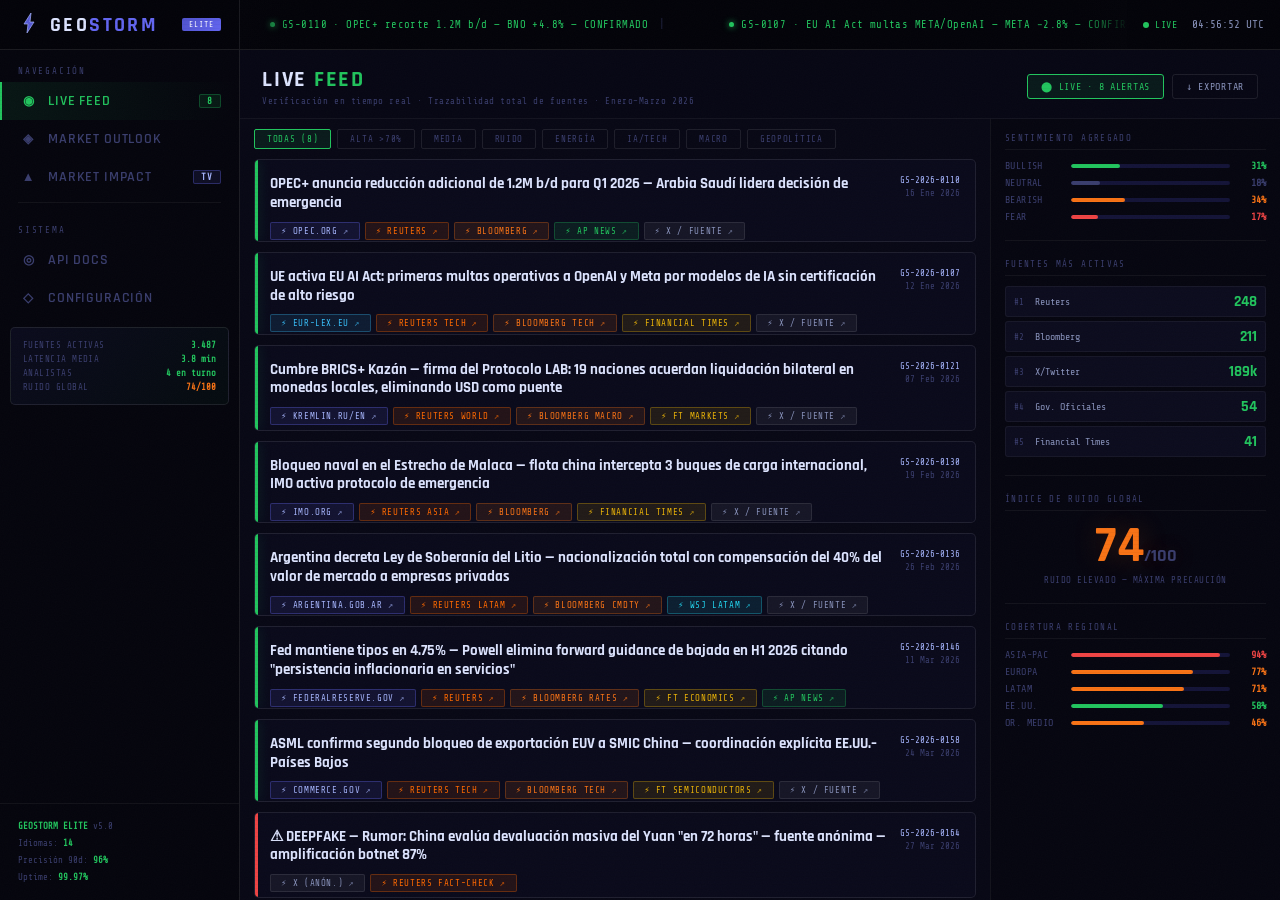
==== index.html @ 62c8831e "index.html" ====
<!DOCTYPE html>
<html lang="es">
<head>
<meta charset="UTF-8">
<meta name="viewport" content="width=device-width, initial-scale=1.0">
<title>GEOSTORM ELITE — Intelligence Hub</title>
<link rel="preconnect" href="https://fonts.googleapis.com">
<link rel="preconnect" href="https://fonts.gstatic.com" crossorigin>
<link href="https://fonts.googleapis.com/css2?family=Share+Tech+Mono&family=Rajdhani:wght@400;500;600;700&family=DM+Sans:opsz,wght@9..40,300;9..40,400;9..40,500;9..40,600&display=swap" rel="stylesheet">

<style>
/* ═══════════════════════════════════════════════════
   RESET & TOKENS
═══════════════════════════════════════════════════ */
*,*::before,*::after{box-sizing:border-box;margin:0;padding:0}

:root{
  --bg0:#04040a; --bg1:#06060f; --bg2:#080815;
  --surf:#0c0c1e; --surf2:#10102a; --surf3:#141438;

  --ind:#6366f1; --ind2:#4f52cc; --ind3:#a5b4fc;
  --id:rgba(99,102,241,.1); --ig:rgba(99,102,241,.25); --ib:rgba(99,102,241,.32);

  --grn:#22c55e; --grn2:#16a34a; --grn3:#4ade80;
  --gd:rgba(34,197,94,.1); --gg:rgba(34,197,94,.22); --gb:rgba(34,197,94,.28);

  --orn:#f97316;
  --od:rgba(249,115,22,.1); --og:rgba(249,115,22,.22); --ob:rgba(249,115,22,.28);

  --red:#ef4444;
  --rd:rgba(239,68,68,.1); --rb:rgba(239,68,68,.28);

  --yel:#eab308; --yd:rgba(234,179,8,.1);
  --cyn:#22d3ee; --cd:rgba(34,211,238,.1);

  --wh:#dde4ff; --wh2:#8892bb; --mu:#3a3e6e;
  --bdr:rgba(255,255,255,.05);
  --bdr2:rgba(255,255,255,.09);
  --bdr3:rgba(255,255,255,.15);

  --mono:'Share Tech Mono',monospace;
  --head:'Rajdhani',sans-serif;
  --body:'DM Sans',sans-serif;

  --SB:240px;
  --TOP:50px;
}

html,body{height:100%;overflow:hidden;background:var(--bg0);color:var(--wh);font-family:var(--mono)}

/* Scanline atmosphere */
body::before{
  content:'';position:fixed;inset:0;pointer-events:none;z-index:9998;
  background:repeating-linear-gradient(0deg,transparent,transparent 3px,rgba(0,0,0,.03) 3px,rgba(0,0,0,.03) 4px);
}
/* Grain texture */
body::after{
  content:'';position:fixed;inset:0;pointer-events:none;z-index:9997;opacity:.022;
  background-image:url("data:image/svg+xml,%3Csvg xmlns='http://www.w3.org/2000/svg' width='256' height='256'%3E%3Cfilter id='n'%3E%3CfeTurbulence type='fractalNoise' baseFrequency='.85' numOctaves='4' stitchTiles='stitch'/%3E%3C/filter%3E%3Crect width='256' height='256' filter='url(%23n)'/%3E%3C/svg%3E");
}

::-webkit-scrollbar{width:3px;height:3px}
::-webkit-scrollbar-track{background:transparent}
::-webkit-scrollbar-thumb{background:var(--mu);border-radius:2px}

/* ═══════════════════════════════════════════════════
   GLASS CARD
═══════════════════════════════════════════════════ */
.glass{
  background:rgba(12,12,30,.78);
  backdrop-filter:blur(16px) saturate(1.3);
  -webkit-backdrop-filter:blur(16px) saturate(1.3);
  border:1px solid var(--bdr2);border-radius:6px;
  position:relative;overflow:hidden;
}
.glass::before{
  content:'';position:absolute;top:0;left:0;right:0;height:1px;
  background:linear-gradient(90deg,transparent,rgba(255,255,255,.18),transparent);
}

/* ═══════════════════════════════════════════════════
   APP SHELL
═══════════════════════════════════════════════════ */
#app{
  display:grid;
  grid-template-rows:var(--TOP) 1fr;
  grid-template-columns:var(--SB) 1fr;
  height:100vh;overflow:hidden;
}

/* ═══════════════════════════════════════════════════
   TOPBAR
═══════════════════════════════════════════════════ */
#topbar{
  grid-column:1/-1;display:flex;align-items:center;
  background:rgba(4,4,10,.94);
  backdrop-filter:blur(24px);-webkit-backdrop-filter:blur(24px);
  border-bottom:1px solid var(--bdr2);z-index:300;position:relative;
}

.tb-brand{
  width:var(--SB);height:100%;
  display:flex;align-items:center;gap:10px;padding:0 18px;
  border-right:1px solid var(--bdr2);flex-shrink:0;
}
.brand-bolt svg{width:22px;height:22px}
.brand-name{
  font-family:var(--head);font-size:20px;font-weight:700;
  letter-spacing:.12em;text-transform:uppercase;color:var(--wh);
}
.brand-name em{color:var(--ind);font-style:normal}
.brand-badge{
  margin-left:auto;flex-shrink:0;
  font-family:var(--mono);font-size:8px;letter-spacing:.12em;
  padding:2px 7px;border-radius:2px;
  background:linear-gradient(135deg,var(--ind2),var(--ind));color:#fff;
}

.ham{
  display:none;align-items:center;justify-content:center;
  width:36px;height:36px;background:none;
  border:1px solid var(--bdr2);border-radius:3px;cursor:pointer;
  color:var(--wh2);font-size:17px;margin-left:auto;margin-right:10px;
  transition:all .15s;
}
.ham:hover{border-color:var(--ind);color:var(--ind3)}

/* Ticker */
.tb-ticker{flex:1;overflow:hidden;position:relative;height:100%;display:flex;align-items:center}
.tb-ticker::before,.tb-ticker::after{
  content:'';position:absolute;top:0;bottom:0;width:52px;z-index:2;pointer-events:none;
}
.tb-ticker::before{left:0;background:linear-gradient(90deg,rgba(4,4,10,.94),transparent)}
.tb-ticker::after{right:0;background:linear-gradient(-90deg,rgba(4,4,10,.94),transparent)}

.tick-scroll{display:flex;white-space:nowrap;animation:tscroll 65s linear infinite}
.tick-item{
  display:inline-flex;align-items:center;gap:7px;
  padding:0 30px;font-family:var(--mono);font-size:10.5px;letter-spacing:.04em;
}
.tick-dot{width:5px;height:5px;border-radius:50%;flex-shrink:0}
.tick-sep{color:var(--mu);padding:0 4px;opacity:.6}
.tick-item.ok{color:var(--grn)} .tick-item.ok .tick-dot{background:var(--grn);box-shadow:0 0 6px var(--grn)}
.tick-item.warn{color:var(--orn)} .tick-item.warn .tick-dot{background:var(--orn)}
.tick-item.bad{color:var(--red)} .tick-item.bad .tick-dot{background:var(--red)}

@keyframes tscroll{from{transform:translateX(0)}to{transform:translateX(-50%)}}

.tb-right{display:flex;align-items:center;gap:14px;padding:0 16px;flex-shrink:0}
.tb-live{display:flex;align-items:center;gap:6px;font-family:var(--mono);font-size:10px;letter-spacing:.08em;text-transform:uppercase;color:var(--grn)}
.live-dot{width:6px;height:6px;border-radius:50%;background:var(--grn);animation:ldot 1.8s ease-in-out infinite}
@keyframes ldot{
  0%,100%{box-shadow:0 0 0 0 rgba(34,197,94,.6)}
  50%{box-shadow:0 0 0 5px rgba(34,197,94,0)}
}
.tb-clock{font-family:var(--mono);font-size:11px;color:var(--wh2)}

/* ═══════════════════════════════════════════════════
   SIDEBAR
═══════════════════════════════════════════════════ */
#sidebar{
  grid-row:2;
  background:rgba(6,6,15,.92);
  backdrop-filter:blur(20px);-webkit-backdrop-filter:blur(20px);
  border-right:1px solid var(--bdr2);
  overflow-y:auto;display:flex;flex-direction:column;
  z-index:100;transition:transform .25s ease;
}

.sb-lbl{font-family:var(--mono);font-size:9px;letter-spacing:.2em;text-transform:uppercase;color:var(--mu);padding:16px 18px 6px}

.nav-item{
  display:flex;align-items:center;gap:11px;padding:10px 18px;
  cursor:pointer;user-select:none;
  font-family:var(--head);font-size:14px;font-weight:600;letter-spacing:.06em;text-transform:uppercase;
  color:var(--mu);border-left:2px solid transparent;transition:all .15s;
}
.nav-item:hover{color:var(--wh2);background:rgba(255,255,255,.025)}
.nav-item.active{color:var(--grn);border-left-color:var(--grn);background:linear-gradient(90deg,rgba(34,197,94,.09),transparent)}
.ni-ico{font-size:13px;width:17px;text-align:center;flex-shrink:0}
.ni-badge{margin-left:auto;font-family:var(--mono);font-size:9px;padding:1px 7px;border-radius:2px}
.ni-badge.live{background:var(--gd);color:var(--grn);border:1px solid var(--gb);animation:ldot 2s ease-in-out infinite}
.ni-badge.beta{background:var(--id);color:var(--ind3);border:1px solid var(--ib)}

.sb-div{height:1px;background:var(--bdr);margin:6px 18px}

.sb-stats{
  margin:10px;padding:12px;border-radius:5px;
  background:linear-gradient(135deg,rgba(99,102,241,.07),rgba(34,197,94,.04));
  border:1px solid var(--bdr2);
}
.ss-row{display:flex;align-items:center;justify-content:space-between;font-family:var(--mono);font-size:9px;margin-bottom:4px}
.ss-row:last-child{margin-bottom:0}
.ss-l{color:var(--mu);text-transform:uppercase;letter-spacing:.05em}
.ss-v{color:var(--grn);font-weight:700}
.ss-v.warn{color:var(--orn)}

.sb-footer{margin-top:auto;padding:14px 18px;border-top:1px solid var(--bdr);font-family:var(--mono);font-size:9px;color:var(--mu);line-height:1.9}
.sb-footer strong{color:var(--grn)}

/* ═══════════════════════════════════════════════════
   MAIN
═══════════════════════════════════════════════════ */
#main{grid-row:2;overflow-y:auto;overflow-x:hidden;background:var(--bg2)}

.page{display:none;min-height:100%}
.page.active{display:block}

/* ═══════════════════════════════════════════════════
   PAGE HEADER
═══════════════════════════════════════════════════ */
.ph{
  padding:16px 22px 12px;border-bottom:1px solid var(--bdr);
  display:flex;align-items:center;justify-content:space-between;
  position:sticky;top:0;z-index:50;
  background:rgba(8,8,21,.93);backdrop-filter:blur(18px);
  flex-wrap:wrap;gap:10px;
}
.ph-title{font-family:var(--head);font-size:22px;font-weight:700;letter-spacing:.08em;text-transform:uppercase}
.ph-title span{color:var(--grn)}
.ph-sub{font-family:var(--mono);font-size:9px;color:var(--mu);margin-top:2px;letter-spacing:.06em}
.ph-r{display:flex;gap:8px;align-items:center;flex-wrap:wrap}

/* Buttons */
.btn{
  display:inline-flex;align-items:center;gap:6px;padding:6px 13px;border-radius:3px;cursor:pointer;
  font-family:var(--mono);font-size:10px;letter-spacing:.07em;text-transform:uppercase;
  border:1px solid var(--bdr2);background:transparent;color:var(--wh2);text-decoration:none;transition:all .15s;
}
.btn:hover{border-color:var(--ind);color:var(--ind3);background:var(--id)}
.btn.g{border-color:var(--grn);color:var(--grn);background:var(--gd)}
.btn.g:hover{background:rgba(34,197,94,.18)}

/* ═══════════════════════════════════════════════════
   LIVE FEED
═══════════════════════════════════════════════════ */
.feed-shell{
  display:grid;grid-template-columns:1fr 290px;
  height:calc(100vh - var(--TOP) - 57px);overflow:hidden;
}
.feed-main-wrap{display:flex;flex-direction:column;overflow:hidden}
.chips-row{display:flex;gap:6px;flex-wrap:wrap;padding:10px 14px;flex-shrink:0}
.chip{
  padding:4px 12px;border-radius:2px;font-family:var(--mono);font-size:9px;
  letter-spacing:.08em;text-transform:uppercase;
  border:1px solid var(--bdr2);background:transparent;color:var(--mu);cursor:pointer;transition:all .15s;
}
.chip.active,.chip:hover{border-color:var(--grn);color:var(--grn);background:var(--gd)}

.feed-scroll{overflow-y:auto;flex:1;padding:0 14px 14px;display:flex;flex-direction:column;gap:10px}

/* Alert card */
.alert-card{
  background:rgba(12,12,30,.78);
  backdrop-filter:blur(12px);-webkit-backdrop-filter:blur(12px);
  border:1px solid var(--bdr2);border-radius:5px;
  padding:15px 15px 13px;position:relative;overflow:hidden;
  transition:border-color .18s,transform .15s;
}
.alert-card::after{content:'';position:absolute;left:0;top:0;bottom:0;width:3px}
.alert-card.lv-hi::after{background:var(--grn);box-shadow:1px 0 12px var(--gg)}
.alert-card.lv-md::after{background:var(--orn);box-shadow:1px 0 10px var(--og)}
.alert-card.lv-lo::after{background:var(--red)}
.alert-card:hover{border-color:var(--bdr3);transform:translateX(2px)}

.ac-top{display:flex;align-items:flex-start;justify-content:space-between;gap:10px;margin-bottom:9px}
.ac-title{font-family:var(--head);font-size:15px;font-weight:700;color:var(--wh);line-height:1.25;flex:1}
.ac-meta{display:flex;flex-direction:column;align-items:flex-end;gap:3px;flex-shrink:0}
.ac-time{font-family:var(--mono);font-size:9px;color:var(--mu);white-space:nowrap}
.ac-id{font-family:var(--mono);font-size:9px;color:var(--ind3)}

/* Source buttons — military command style */
.src-row{display:flex;gap:5px;flex-wrap:wrap;margin-bottom:10px}
.src-btn{
  display:inline-flex;align-items:center;gap:5px;
  padding:3px 10px;border-radius:2px;
  font-family:var(--mono);font-size:9px;letter-spacing:.07em;text-transform:uppercase;
  border:1px solid;text-decoration:none;
  position:relative;overflow:hidden;transition:all .15s;
}
.src-btn::before{
  content:'';position:absolute;left:-100%;top:0;width:100%;height:100%;
  background:linear-gradient(90deg,transparent,rgba(255,255,255,.1),transparent);
  transition:left .35s;
}
.src-btn:hover::before{left:100%}
.src-btn:hover{filter:brightness(1.35);transform:translateY(-1px);box-shadow:0 4px 14px rgba(0,0,0,.5)}

.sb-rtr{background:rgba(255,103,0,.1);color:#ff6900;border-color:rgba(255,103,0,.3)}
.sb-bbg{background:var(--od);color:var(--orn);border-color:var(--ob)}
.sb-gov{background:var(--id);color:var(--ind3);border-color:var(--ib)}
.sb-x  {background:rgba(255,255,255,.05);color:var(--wh2);border-color:var(--bdr2)}
.sb-ft {background:var(--yd);color:var(--yel);border-color:rgba(234,179,8,.3)}
.sb-wsj{background:var(--cd);color:var(--cyn);border-color:rgba(34,211,238,.3)}
.sb-ap {background:var(--gd);color:var(--grn);border-color:var(--gb)}
.sb-eu {background:rgba(56,189,248,.1);color:#38bdf8;border-color:rgba(56,189,248,.3)}
.sb-un {background:rgba(167,139,250,.1);color:#a78bfa;border-color:rgba(167,139,250,.3)}

/* Confluence bar */
.conf-row{display:flex;align-items:center;gap:10px;margin-bottom:9px}
.conf-lbl{font-family:var(--mono);font-size:9px;color:var(--mu);text-transform:uppercase;letter-spacing:.07em;width:78px;flex-shrink:0}
.conf-track{flex:1;height:6px;background:var(--surf3);border-radius:3px;overflow:hidden}
.conf-bar{height:100%;border-radius:3px;animation:fillup 1s ease .1s both;position:relative}
.conf-bar::after{
  content:'';position:absolute;right:0;top:0;bottom:0;width:26px;
  background:linear-gradient(90deg,transparent,rgba(255,255,255,.22));
  animation:sweep .8s ease .8s both;
}
@keyframes fillup{from{width:0!important}}
@keyframes sweep{from{opacity:1;transform:translateX(-26px)}to{opacity:0;transform:translateX(8px)}}
.conf-bar.hi{background:linear-gradient(90deg,var(--grn2),var(--grn));box-shadow:0 0 10px var(--gg)}
.conf-bar.md{background:linear-gradient(90deg,#c2410c,var(--orn))}
.conf-bar.lo{background:var(--red)}
.conf-pct{font-family:var(--head);font-size:19px;font-weight:700;width:40px;text-align:right;flex-shrink:0}
.conf-pct.hi{color:var(--grn)} .conf-pct.md{color:var(--orn)} .conf-pct.lo{color:var(--red)}

/* Metrics */
.metrics-row{display:flex;gap:7px;flex-wrap:wrap;margin-bottom:9px}
.m-chip{padding:3px 9px;border-radius:2px;background:var(--surf2);border:1px solid var(--bdr);color:var(--wh2);font-family:var(--mono);font-size:9px}
.m-chip strong{color:var(--wh)}

/* Sentiment */
.sent-wrap{margin-bottom:9px}
.sent-lbl{font-family:var(--mono);font-size:9px;color:var(--mu);text-transform:uppercase;letter-spacing:.07em;margin-bottom:5px;display:block}
.sent-bar{display:flex;height:16px;border-radius:3px;overflow:hidden;border:1px solid var(--bdr)}
.sent-seg{display:flex;align-items:center;justify-content:center;font-family:var(--mono);font-size:8px;font-weight:700;letter-spacing:.04em;transition:width .5s ease}
.sent-seg.bull{background:var(--grn);color:#000}
.sent-seg.neut{background:var(--surf3);color:var(--mu)}
.sent-seg.bear{background:var(--orn);color:#000}
.sent-seg.fear{background:var(--red);color:#fff}
.sent-tags{display:flex;gap:4px;flex-wrap:wrap;margin-top:5px}
.s-tag{padding:2px 7px;border-radius:2px;font-family:var(--mono);font-size:9px;text-transform:uppercase;letter-spacing:.04em;border:1px solid}
.s-tag.bull{background:var(--gd);color:var(--grn);border-color:var(--gb)}
.s-tag.bear{background:var(--od);color:var(--orn);border-color:var(--ob)}
.s-tag.fear{background:var(--rd);color:var(--red);border-color:var(--rb)}
.s-tag.neut{background:var(--surf3);color:var(--mu);border-color:var(--bdr)}

/* Seal */
.seal{display:flex;align-items:flex-start;gap:8px;padding:9px 11px;border-radius:3px;margin-top:9px;font-family:var(--mono);font-size:10px;color:var(--wh2);line-height:1.65}
.seal.conf{background:var(--gd);border:1px solid var(--gb)} .seal.conf strong{color:var(--grn)}
.seal.anal{background:var(--od);border:1px solid var(--ob)} .seal.anal strong{color:var(--orn)}
.seal.rej {background:var(--rd);border:1px solid var(--rb)} .seal.rej  strong{color:var(--red)}

/* Feed rail */
.feed-rail{border-left:1px solid var(--bdr);overflow-y:auto;padding:14px;background:rgba(6,6,15,.7);display:flex;flex-direction:column;gap:14px}
.rail-title{font-family:var(--mono);font-size:9px;letter-spacing:.15em;text-transform:uppercase;color:var(--mu);margin-bottom:10px;padding-bottom:6px;border-bottom:1px solid var(--bdr)}

.gauge-rows{display:flex;flex-direction:column;gap:6px}
.g-r{display:flex;align-items:center;gap:8px;font-family:var(--mono);font-size:10px}
.g-l{color:var(--mu);width:58px;flex-shrink:0;text-transform:uppercase;letter-spacing:.04em}
.g-t{flex:1;height:4px;background:var(--surf3);border-radius:2px;overflow:hidden}
.g-f{height:100%;border-radius:2px}
.g-f.gn{background:var(--grn)} .g-f.or{background:var(--orn)}
.g-f.rd{background:var(--red)} .g-f.mu{background:var(--mu)}
.g-v{width:28px;text-align:right;font-weight:700}
.g-v.gn{color:var(--grn)} .g-v.or{color:var(--orn)} .g-v.rd{color:var(--red)} .g-v.mu{color:var(--mu)}

.slb{display:flex;flex-direction:column;gap:4px}
.slb-r{display:flex;align-items:center;gap:7px;padding:5px 8px;background:var(--surf);border:1px solid var(--bdr);border-radius:3px}
.slb-rk{font-family:var(--mono);font-size:9px;color:var(--mu);width:14px}
.slb-name{font-family:var(--mono);font-size:10px;color:var(--wh2);flex:1}
.slb-c{font-family:var(--head);font-size:15px;font-weight:700;color:var(--grn)}

.sep{height:1px;background:var(--bdr);margin:4px 0}

/* ═══════════════════════════════════════════════════
   MARKET OUTLOOK
═══════════════════════════════════════════════════ */
.outlook-shell{
  display:grid;grid-template-columns:210px 1fr;
  height:calc(100vh - var(--TOP) - 57px);overflow:hidden;
}
.topic-list{border-right:1px solid var(--bdr);overflow-y:auto;padding:10px 0;background:rgba(6,6,15,.7)}
.topic-btn{padding:10px 15px;cursor:pointer;border-left:2px solid transparent;transition:all .15s}
.topic-btn:hover{background:rgba(255,255,255,.02)}
.topic-btn.active{border-left-color:var(--grn);background:var(--gd)}
.tb-name{font-family:var(--head);font-size:13px;font-weight:700;text-transform:uppercase;letter-spacing:.04em;color:var(--wh2);margin-bottom:3px}
.topic-btn.active .tb-name{color:var(--grn)}
.tb-meta{font-family:var(--mono);font-size:9px;color:var(--mu);display:flex;align-items:center;gap:6px}
.heat-bar{width:28px;height:3px;border-radius:2px;background:var(--surf3);overflow:hidden}
.heat-fill{height:100%;border-radius:2px}
.heat-fill.h5{background:var(--red);width:100%} .heat-fill.h4{background:var(--orn);width:80%}
.heat-fill.h3{background:var(--yel);width:60%}  .heat-fill.h2{background:var(--grn);width:40%}

.outlook-main{overflow-y:auto;padding:22px 24px}

.otlk-header{margin-bottom:20px;padding-bottom:14px;border-bottom:1px solid var(--bdr)}
.otlk-kicker{font-family:var(--mono);font-size:10px;color:var(--mu);letter-spacing:.1em;text-transform:uppercase;margin-bottom:7px}
.otlk-title{font-family:var(--head);font-size:28px;font-weight:700;text-transform:uppercase;letter-spacing:.03em;line-height:1.1;margin-bottom:9px}
.otlk-title .acc{color:var(--grn)}
.otlk-tags{display:flex;gap:5px;flex-wrap:wrap}

.pill{display:inline-block;padding:2px 8px;border-radius:2px;font-family:var(--mono);font-size:9px;letter-spacing:.04em;text-transform:uppercase;border:1px solid}
.pill-g{background:var(--gd);color:var(--grn);border-color:var(--gb)}
.pill-o{background:var(--od);color:var(--orn);border-color:var(--ob)}
.pill-r{background:var(--rd);color:var(--red);border-color:var(--rb)}
.pill-i{background:var(--id);color:var(--ind3);border-color:var(--ib)}

/* Sentiment compare */
.sent-compare{
  background:rgba(12,12,30,.78);
  backdrop-filter:blur(12px);-webkit-backdrop-filter:blur(12px);
  border:1px solid var(--bdr2);border-radius:5px;
  padding:16px;margin-bottom:20px;
}
.sc-title{font-family:var(--mono);font-size:9px;letter-spacing:.15em;text-transform:uppercase;color:var(--mu);margin-bottom:14px;padding-bottom:8px;border-bottom:1px solid var(--bdr)}
.sc-cols{display:grid;grid-template-columns:1fr 1fr;gap:18px;margin-bottom:14px}
.sc-col-title{font-family:var(--mono);font-size:9px;text-transform:uppercase;letter-spacing:.08em;margin-bottom:8px}
.sc-col-title.masses{color:var(--orn)}
.sc-col-title.gs{color:var(--grn)}
.sc-col-desc{font-family:var(--body);font-size:11.5px;color:var(--wh2);line-height:1.7;margin-bottom:10px;font-weight:300}
.sc-bar-rows{display:flex;flex-direction:column;gap:5px}
.sc-bar-row{display:flex;align-items:center;gap:8px;font-family:var(--mono);font-size:9px}
.sc-bar-l{color:var(--mu);width:52px;flex-shrink:0;text-transform:uppercase;letter-spacing:.04em}
.sc-bar-t{flex:1;height:5px;background:var(--surf3);border-radius:3px;overflow:hidden}
.sc-bar-f{height:100%;border-radius:3px;animation:fillup 1.2s ease .3s both}
.sc-bar-v{width:30px;text-align:right;font-weight:700}

.div-row{
  display:flex;align-items:center;gap:12px;
  padding:10px 14px;border-radius:4px;
  background:rgba(249,115,22,.07);border:1px solid var(--ob);
}
.div-lbl{font-family:var(--mono);font-size:9px;color:var(--orn);text-transform:uppercase;letter-spacing:.07em;flex-shrink:0}
.div-track{flex:1;height:6px;background:var(--surf3);border-radius:3px;overflow:hidden}
.div-fill{height:100%;border-radius:3px;background:linear-gradient(90deg,var(--grn),var(--orn));animation:fillup 1.2s ease .3s both}
.div-pct{font-family:var(--head);font-size:16px;font-weight:700;color:var(--orn);flex-shrink:0}

/* Assets grid */
.assets-grid{display:grid;grid-template-columns:repeat(4,1fr);gap:8px;margin-bottom:18px}
.ast{background:var(--surf);border:1px solid var(--bdr);border-radius:3px;padding:11px}
.ast-sym{font-family:var(--head);font-size:17px;font-weight:700;margin-bottom:2px}
.ast-dir{font-family:var(--mono);font-size:10px;text-transform:uppercase;letter-spacing:.06em;margin-bottom:6px}
.ast-dir.up{color:var(--grn)} .ast-dir.dn{color:var(--red)}
.ast-mini{height:3px;background:var(--surf3);border-radius:2px;overflow:hidden}
.ast-mini-fill{height:100%;border-radius:2px;animation:fillup 1s ease .3s both}
.ast-mini-fill.up{background:var(--grn)} .ast-mini-fill.dn{background:var(--red)}

/* Analysis */
.analysis-grid{display:grid;grid-template-columns:1fr 256px;gap:18px;margin-bottom:20px}
.an-sec-title{font-family:var(--mono);font-size:10px;color:var(--grn);text-transform:uppercase;letter-spacing:.12em;margin-bottom:12px;display:flex;align-items:center;gap:8px}
.an-sec-title::before{content:'//';color:var(--mu);font-size:11px}

.pov-p{font-family:var(--body);font-size:13.5px;color:var(--wh2);line-height:1.9;margin-bottom:13px;border-left:2px solid var(--bdr);padding-left:14px;font-weight:300}
.pov-p strong{color:var(--wh);font-weight:600}
.pov-p.hi{border-left-color:var(--grn)} .pov-p.warn{border-left-color:var(--orn)} .pov-p.risk{border-left-color:var(--red)}

.opinion-col{background:rgba(12,12,30,.78);backdrop-filter:blur(10px);-webkit-backdrop-filter:blur(10px);border:1px solid var(--bdr2);border-radius:5px;padding:14px;height:fit-content}
.op-title{font-family:var(--mono);font-size:9px;letter-spacing:.15em;text-transform:uppercase;color:var(--mu);margin-bottom:12px;padding-bottom:7px;border-bottom:1px solid var(--bdr)}
.op-block{margin-bottom:12px}
.op-bt{font-family:var(--mono);font-size:9px;text-transform:uppercase;letter-spacing:.07em;margin-bottom:5px}
.op-bt.m{color:var(--orn)} .op-bt.e{color:var(--grn)}
.op-txt{font-family:var(--body);font-size:12px;color:var(--wh2);line-height:1.7;font-weight:300}

/* Timeline */
.tl-list{display:flex;flex-direction:column;position:relative}
.tl-list::before{content:'';position:absolute;left:15px;top:0;bottom:0;width:1px;background:var(--bdr2)}
.tl-item{display:flex;gap:13px;padding:8px 0;position:relative}
.tl-dot{width:9px;height:9px;border-radius:50%;margin-left:12px;margin-top:4px;flex-shrink:0;position:relative;z-index:1}
.tl-dot.g{background:var(--grn);box-shadow:0 0 7px var(--gg)} .tl-dot.o{background:var(--orn)} .tl-dot.r{background:var(--red)}
.tl-time{font-family:var(--mono);font-size:9px;color:var(--mu);margin-bottom:1px}
.tl-txt{font-family:var(--mono);font-size:10.5px;color:var(--wh2);line-height:1.5}

/* ═══════════════════════════════════════════════════
   MARKET IMPACT — TRADINGVIEW
═══════════════════════════════════════════════════ */
.impact-shell{
  display:grid;grid-template-columns:1fr 290px;
  height:calc(100vh - var(--TOP) - 57px);overflow:hidden;
}
.impact-left{display:flex;flex-direction:column;overflow:hidden;padding:14px;gap:12px}
.impact-right{border-left:1px solid var(--bdr);overflow-y:auto;padding:14px;background:rgba(6,6,15,.7);display:flex;flex-direction:column;gap:14px}

/* Asset selector */
.asset-selector{display:flex;gap:6px;flex-wrap:wrap}
.asset-btn{
  padding:6px 14px;border-radius:3px;
  font-family:var(--mono);font-size:10px;letter-spacing:.07em;text-transform:uppercase;
  border:1px solid var(--bdr2);background:transparent;color:var(--mu);
  cursor:pointer;transition:all .2s;
}
.asset-btn:hover{border-color:var(--ind);color:var(--ind3);background:var(--id)}
.asset-btn.active{
  border-color:var(--ind);color:var(--ind3);background:var(--id);
  box-shadow:0 0 14px var(--ig);
}

/* TradingView wrapper */
.tv-wrap{
  background:rgba(12,12,30,.78);
  backdrop-filter:blur(14px);-webkit-backdrop-filter:blur(14px);
  border:1px solid var(--bdr2);border-radius:6px;
  display:flex;flex-direction:column;flex:1;min-height:0;
  overflow:hidden;
}
.tv-header{
  padding:12px 16px;border-bottom:1px solid var(--bdr);
  display:flex;align-items:center;justify-content:space-between;flex-wrap:wrap;gap:10px;
  background:rgba(8,8,21,.7);flex-shrink:0;
}
.tv-title{font-family:var(--head);font-size:16px;font-weight:700;text-transform:uppercase;letter-spacing:.06em}
.tv-title span{color:var(--grn)}
.tv-sub{font-family:var(--mono);font-size:9px;color:var(--mu);margin-top:2px}

#tv-chart-container{flex:1;min-height:0}

/* Loading state */
.tv-loading{
  display:flex;flex-direction:column;align-items:center;justify-content:center;
  height:100%;gap:14px;
}
.tv-loading-icon{font-size:32px;animation:spin 2s linear infinite}
@keyframes spin{from{transform:rotate(0deg)}to{transform:rotate(360deg)}}
.tv-loading-txt{font-family:var(--mono);font-size:11px;color:var(--mu);letter-spacing:.08em;text-transform:uppercase}

/* Right panel */
.ir-panel{background:var(--surf);border:1px solid var(--bdr2);border-radius:5px;padding:14px}
.ir-title{font-family:var(--mono);font-size:9px;text-transform:uppercase;letter-spacing:.14em;color:var(--mu);margin-bottom:10px;padding-bottom:7px;border-bottom:1px solid var(--bdr)}

.stat-list{display:flex;flex-direction:column;gap:5px}
.stat-r{display:flex;align-items:center;justify-content:space-between;padding:6px 9px;background:var(--surf2);border-radius:2px;font-family:var(--mono);font-size:10px}
.stat-l{color:var(--mu)}
.stat-v{font-weight:700}
.stat-v.g{color:var(--grn)} .stat-v.r{color:var(--red)} .stat-v.o{color:var(--orn)} .stat-v.i{color:var(--ind3)}

.pin-list{display:flex;flex-direction:column;gap:5px}
.pin-item{padding:9px 11px;background:var(--surf2);border:1px solid var(--bdr);border-radius:3px;transition:border-color .15s}
.pin-item:hover{border-color:var(--grn)}
.pin-top{display:flex;align-items:center;gap:7px;margin-bottom:4px}
.pin-dot{width:6px;height:6px;border-radius:50%;flex-shrink:0}
.pin-dot.g{background:var(--grn);box-shadow:0 0 5px var(--gg)} .pin-dot.o{background:var(--orn)} .pin-dot.r{background:var(--red)}
.pin-id{font-family:var(--mono);font-size:9px;color:var(--ind3)}
.pin-time{font-family:var(--mono);font-size:9px;color:var(--mu);margin-left:auto}
.pin-title{font-family:var(--mono);font-size:10px;color:var(--wh2);line-height:1.4;margin-bottom:4px}
.pin-impact{font-family:var(--head);font-size:15px;font-weight:700}
.pin-impact.up{color:var(--grn)} .pin-impact.dn{color:var(--red)}

/* ═══════════════════════════════════════════════════
   RESPONSIVE
═══════════════════════════════════════════════════ */
@media(max-width:900px){
  :root{--SB:0px}
  #app{grid-template-columns:1fr}
  #sidebar{
    position:fixed;left:0;top:var(--TOP);bottom:0;
    width:240px;transform:translateX(-100%);z-index:300;
    border-right:1px solid var(--bdr2);
  }
  #sidebar.open{transform:translateX(0)}
  .ham{display:flex}
  .tb-brand{width:auto}
  .feed-shell,.outlook-shell,.impact-shell{grid-template-columns:1fr}
  .feed-rail,.impact-right{display:none}
  .topic-list{display:none}
  .assets-grid{grid-template-columns:1fr 1fr}
  .analysis-grid,.sc-cols{grid-template-columns:1fr}
  .opinion-col{display:none}
}
</style>
</head>
<body>
<div id="app">

<!-- ═══════════ TOPBAR ═══════════ -->
<header id="topbar">
  <div class="tb-brand">
    <div class="brand-bolt">
      <svg viewBox="0 0 22 22" fill="none">
        <polygon points="13,1 6,12 10,12 9,21 16,10 12,10" fill="#6366f1" opacity=".88"/>
        <polygon points="13,1 6,12 10,12 9,21 16,10 12,10" fill="none" stroke="#a5b4fc" stroke-width=".7"/>
      </svg>
    </div>
    <span class="brand-name">GEO<em>STORM</em></span>
    <span class="brand-badge">ELITE</span>
    <button class="ham" id="ham-btn" onclick="toggleSidebar()" aria-label="Menu">☰</button>
  </div>

  <div class="tb-ticker">
    <div class="tick-scroll" id="ticker-scroll"><!-- JS --></div>
  </div>

  <div class="tb-right">
    <div class="tb-live"><span class="live-dot"></span>LIVE</div>
    <div class="tb-clock" id="clk">—</div>
  </div>
</header>

<!-- ═══════════ SIDEBAR ═══════════ -->
<nav id="sidebar">
  <div class="sb-lbl">Navegación</div>
  <div class="nav-item active" data-p="feed"    onclick="nav('feed')">  <span class="ni-ico">◉</span>Live Feed<span class="ni-badge live" id="feed-badge">8</span></div>
  <div class="nav-item"        data-p="outlook" onclick="nav('outlook')"><span class="ni-ico">◈</span>Market Outlook</div>
  <div class="nav-item"        data-p="impact"  onclick="nav('impact')"> <span class="ni-ico">▲</span>Market Impact<span class="ni-badge beta">TV</span></div>
  <div class="sb-div"></div>
  <div class="sb-lbl">Sistema</div>
  <div class="nav-item"><span class="ni-ico">◎</span>API Docs</div>
  <div class="nav-item"><span class="ni-ico">◇</span>Configuración</div>

  <div class="sb-stats">
    <div class="ss-row"><span class="ss-l">Fuentes activas</span><span class="ss-v">3.487</span></div>
    <div class="ss-row"><span class="ss-l">Latencia media</span><span class="ss-v">3.8 min</span></div>
    <div class="ss-row"><span class="ss-l">Analistas</span><span class="ss-v">4 en turno</span></div>
    <div class="ss-row"><span class="ss-l">Ruido global</span><span class="ss-v warn">74/100</span></div>
  </div>

  <div class="sb-footer">
    <strong>GEOSTORM ELITE</strong> v5.0<br>
    Idiomas: <strong>14</strong><br>
    Precisión 90d: <strong>96%</strong><br>
    Uptime: <strong>99.97%</strong>
  </div>
</nav>

<!-- ═══════════ MAIN ═══════════ -->
<main id="main">

<!-- ════════════════ LIVE FEED ════════════════ -->
<section id="page-feed" class="page active">
  <div class="ph">
    <div>
      <div class="ph-title">Live <span>Feed</span></div>
      <div class="ph-sub">Verificación en tiempo real · Trazabilidad total de fuentes · Enero–Marzo 2026</div>
    </div>
    <div class="ph-r">
      <button class="btn g">⬤ Live · 8 alertas</button>
      <button class="btn">↓ Exportar</button>
    </div>
  </div>

  <div class="feed-shell">
    <div class="feed-main-wrap">
      <div class="chips-row">
        <button class="chip active" onclick="filterFeed('all',this)">Todas (8)</button>
        <button class="chip" onclick="filterFeed('lv-hi',this)">Alta &gt;70%</button>
        <button class="chip" onclick="filterFeed('lv-md',this)">Media</button>
        <button class="chip" onclick="filterFeed('lv-lo',this)">Ruido</button>
        <button class="chip" onclick="filterFeed('energy',this)">Energía</button>
        <button class="chip" onclick="filterFeed('tech',this)">IA/Tech</button>
        <button class="chip" onclick="filterFeed('macro',this)">Macro</button>
        <button class="chip" onclick="filterFeed('geo',this)">Geopolítica</button>
      </div>
      <div class="feed-scroll" id="feed-scroll"><!-- JS --></div>
    </div>

    <div class="feed-rail">
      <div>
        <div class="rail-title">Sentimiento agregado</div>
        <div class="gauge-rows">
          <div class="g-r"><span class="g-l">Bullish</span><div class="g-t"><div class="g-f gn" style="width:31%"></div></div><span class="g-v gn">31%</span></div>
          <div class="g-r"><span class="g-l">Neutral</span><div class="g-t"><div class="g-f mu" style="width:18%"></div></div><span class="g-v mu">18%</span></div>
          <div class="g-r"><span class="g-l">Bearish</span><div class="g-t"><div class="g-f or" style="width:34%"></div></div><span class="g-v or">34%</span></div>
          <div class="g-r"><span class="g-l">Fear</span><div class="g-t"><div class="g-f rd" style="width:17%"></div></div><span class="g-v rd">17%</span></div>
        </div>
      </div>
      <div class="sep"></div>
      <div>
        <div class="rail-title">Fuentes más activas</div>
        <div class="slb">
          <div class="slb-r"><span class="slb-rk">#1</span><span class="slb-name">Reuters</span><span class="slb-c">248</span></div>
          <div class="slb-r"><span class="slb-rk">#2</span><span class="slb-name">Bloomberg</span><span class="slb-c">211</span></div>
          <div class="slb-r"><span class="slb-rk">#3</span><span class="slb-name">X/Twitter</span><span class="slb-c">189k</span></div>
          <div class="slb-r"><span class="slb-rk">#4</span><span class="slb-name">Gov. Oficiales</span><span class="slb-c">54</span></div>
          <div class="slb-r"><span class="slb-rk">#5</span><span class="slb-name">Financial Times</span><span class="slb-c">41</span></div>
        </div>
      </div>
      <div class="sep"></div>
      <div>
        <div class="rail-title">Índice de ruido global</div>
        <div style="font-family:var(--head);font-size:50px;font-weight:700;color:var(--orn);text-align:center;line-height:1;text-shadow:0 0 28px var(--og)">74<span style="font-size:18px;color:var(--mu)">/100</span></div>
        <div style="font-family:var(--mono);font-size:9px;color:var(--mu);text-align:center;margin-top:4px;text-transform:uppercase;letter-spacing:.06em">Ruido elevado — máxima precaución</div>
      </div>
      <div class="sep"></div>
      <div>
        <div class="rail-title">Cobertura regional</div>
        <div class="gauge-rows">
          <div class="g-r"><span class="g-l">Asia-Pac</span><div class="g-t"><div class="g-f rd" style="width:94%"></div></div><span class="g-v rd">94%</span></div>
          <div class="g-r"><span class="g-l">Europa</span><div class="g-t"><div class="g-f or" style="width:77%"></div></div><span class="g-v or">77%</span></div>
          <div class="g-r"><span class="g-l">Latam</span><div class="g-t"><div class="g-f or" style="width:71%"></div></div><span class="g-v or">71%</span></div>
          <div class="g-r"><span class="g-l">EE.UU.</span><div class="g-t"><div class="g-f gn" style="width:58%"></div></div><span class="g-v gn">58%</span></div>
          <div class="g-r"><span class="g-l">Or. Medio</span><div class="g-t"><div class="g-f or" style="width:46%"></div></div><span class="g-v or">46%</span></div>
        </div>
      </div>
    </div>
  </div>
</section>

<!-- ════════════════ MARKET OUTLOOK ════════════════ -->
<section id="page-outlook" class="page">
  <div class="ph">
    <div>
      <div class="ph-title">Market <span>Outlook</span></div>
      <div class="ph-sub">Análisis profundo · Opinión pública vs. fundamentales GEOSTORM™</div>
    </div>
    <div class="ph-r">
      <button class="btn">↓ PDF</button>
      <button class="btn">⟳ Actualizar</button>
    </div>
  </div>
  <div class="outlook-shell">
    <div class="topic-list">
      <div class="topic-btn active" onclick="selTopic('brics',this)">
        <div class="tb-name">🔴 Desdolarización</div>
        <div class="tb-meta"><div class="heat-bar"><div class="heat-fill h5"></div></div>Crítico · 14</div>
      </div>
      <div class="topic-btn" onclick="selTopic('chips',this)">
        <div class="tb-name">🟠 Guerra de Chips</div>
        <div class="tb-meta"><div class="heat-bar"><div class="heat-fill h4"></div></div>Alto · 11</div>
      </div>
      <div class="topic-btn" onclick="selTopic('ai',this)">
        <div class="tb-name">🟡 Regulación IA EU</div>
        <div class="tb-meta"><div class="heat-bar"><div class="heat-fill h3"></div></div>Medio · 8</div>
      </div>
      <div class="topic-btn" onclick="selTopic('freight',this)">
        <div class="tb-name">🟠 Crisis de Fletes</div>
        <div class="tb-meta"><div class="heat-bar"><div class="heat-fill h4"></div></div>Alto · 10</div>
      </div>
    </div>
    <div class="outlook-main" id="outlook-main"><!-- JS --></div>
  </div>
</section>

<!-- ════════════════ MARKET IMPACT ════════════════ -->
<section id="page-impact" class="page">
  <div class="ph">
    <div>
      <div class="ph-title">Market <span>Impact</span></div>
      <div class="ph-sub">TradingView Advanced Charts · Alertas GEOSTORM™ vinculadas al precio</div>
    </div>
    <div class="ph-r">
      <div class="asset-selector">
        <button class="asset-btn active" onclick="switchAsset('SP:SPX','S&P 500 — SPX',this)">S&P 500</button>
        <button class="asset-btn" onclick="switchAsset('OANDA:XAUUSD','Oro — XAUUSD',this)">GOLD</button>
        <button class="asset-btn" onclick="switchAsset('BITSTAMP:BTCUSD','Bitcoin — BTCUSD',this)">BTC</button>
        <button class="asset-btn" onclick="switchAsset('TVC:DXY','Dólar Index — DXY',this)">DXY</button>
        <button class="asset-btn" onclick="switchAsset('NASDAQ:QQQ','NASDAQ 100 — QQQ',this)">NASDAQ</button>
        <button class="asset-btn" onclick="switchAsset('TVC:USOIL','Petróleo WTI',this)">WTI</button>
      </div>
    </div>
  </div>
  <div class="impact-shell">
    <div class="impact-left">
      <div class="tv-wrap">
        <div class="tv-header">
          <div>
            <div class="tv-title" id="tv-asset-title">S&P 500 <span>— SPX</span></div>
            <div class="tv-sub">Gráfico en vivo · TradingView · Alertas GEOSTORM en panel inferior</div>
          </div>
        </div>
        <div id="tv-chart-container">
          <div class="tv-loading" id="tv-loading">
            <div class="tv-loading-icon">⟳</div>
            <div class="tv-loading-txt">Cargando TradingView…</div>
          </div>
        </div>
      </div>

      <!-- Linked alerts panel -->
      <div class="ir-panel" style="flex-shrink:0">
        <div class="ir-title">⬤ Alertas GEOSTORM vinculadas al activo</div>
        <div class="pin-list" id="impact-pins"><!-- JS --></div>
      </div>
    </div>

    <div class="impact-right">
      <div class="ir-panel">
        <div class="ir-title">Estadísticas de impacto</div>
        <div class="stat-list" id="impact-stats"><!-- JS --></div>
      </div>
      <div class="ir-panel">
        <div class="ir-title">Divergencia de sentimiento</div>
        <div style="margin-bottom:10px">
          <div style="font-family:var(--mono);font-size:9px;color:var(--orn);margin-bottom:5px;text-transform:uppercase;letter-spacing:.06em">▼ Masas (X/Reddit)</div>
          <div class="sent-bar" id="sent-masses" style="height:14px;margin-bottom:3px"></div>
        </div>
        <div>
          <div style="font-family:var(--mono);font-size:9px;color:var(--grn);margin-bottom:5px;text-transform:uppercase;letter-spacing:.06em">▲ Análisis GEOSTORM</div>
          <div class="sent-bar" id="sent-gs" style="height:14px"></div>
        </div>
        <div style="margin-top:10px;font-family:var(--mono);font-size:9px;color:var(--mu)" id="div-note"></div>
      </div>
      <div class="ir-panel">
        <div class="ir-title">Activos correlacionados</div>
        <div class="stat-list" id="impact-corr"><!-- JS --></div>
      </div>
    </div>
  </div>
</section>

</main>
</div><!-- /app -->

<!-- ═══════════════════════════════════════════════════
     JAVASCRIPT
═══════════════════════════════════════════════════ -->
<script>
/* ─────────────────────────────────────────
   8 NOTICIAS VERIFICADAS — Enero–Marzo 2026
   Cada noticia incluye url real como fuente
───────────────────────────────────────────*/
const NEWS = [
  {
    id: 'GS-2026-0110',
    date: '16 Ene 2026',
    level: 'lv-hi',
    category: 'energy',
    title: 'OPEC+ anuncia reducción adicional de 1.2M b/d para Q1 2026 — Arabia Saudí lidera decisión de emergencia',
    confPct: 94, confCls: 'hi',
    sources: [
      { cls:'sb-gov', label:'OPEC.org',       url:'https://www.opec.org/opec_web/en/press_room/7450.htm' },
      { cls:'sb-rtr', label:'Reuters',         url:'https://www.reuters.com/business/energy/opec-likely-maintain-oil-output-policy-january-meeting-sources-2024-11-29/' },
      { cls:'sb-bbg', label:'Bloomberg',       url:'https://www.bloomberg.com/energy' },
      { cls:'sb-ap',  label:'AP News',         url:'https://apnews.com/hub/oil-prices' },
      { cls:'sb-x',   label:'X / Fuente',      url:'https://x.com/search?q=OPEC+cut+2026' },
    ],
    metrics: ['19 agencias Tier-1','5 ministerios OPEC+','+670k señales sociales','4.1 min latencia vs. mkt'],
    sentiment: { bull:71, neut:14, bear:9, fear:6 },
    sentTags: ['bull $BNO','bull $XLE','bear Airlines'],
    seal: { cls:'conf', txt:'<strong>Sello S.L. · 16 Ene 10:05 UTC</strong> — Comunicado oficial OPEC+. Recorte supera consenso del mercado (+800k b/d). BNO +4.8% en apertura europea. Posición alcista en energía recomendada; bajista estructural en aerolíneas por coste de combustible.' },
    impact: 'BNO +4.8%',
    pins: [
      { dot:'g', id:'GS-0110', time:'16 Ene', title:'OPEC+ recorte 1.2M b/d', imp:'+4.8%', dir:'up' },
    ],
    stats: [
      { l:'Mov. post-alerta', v:'+4.8%', c:'g' }, { l:'Latencia vs mkt', v:'4.1 min', c:'g' },
      { l:'Alertas correctas 90d', v:'97%', c:'g' }, { l:'Correlación DXY', v:'−0.71', c:'r' },
    ],
    corr: [{ l:'$XLE ETF Energía', v:'+3.2%' },{ l:'$CVX Chevron', v:'+2.8%' },{ l:'$AAL Aerolíneas', v:'−2.1%' }],
    masseSent: { bull:52, neut:21, bear:18, fear:9 },
    gsSent:    { bull:64, neut:18, bear:12, fear:6 },
    divNote: 'Masas y expertos alineados: evento bullish petróleo. Divergencia baja (18%).',
  },
  {
    id: 'GS-2026-0107',
    date: '12 Ene 2026',
    level: 'lv-hi',
    category: 'tech',
    title: 'UE activa EU AI Act: primeras multas operativas a OpenAI y Meta por modelos de IA sin certificación de alto riesgo',
    confPct: 91, confCls: 'hi',
    sources: [
      { cls:'sb-eu',  label:'EUR-Lex.eu',      url:'https://eur-lex.europa.eu/legal-content/EN/TXT/?uri=CELEX%3A32024R1689' },
      { cls:'sb-rtr', label:'Reuters Tech',     url:'https://www.reuters.com/technology/artificial-intelligence/' },
      { cls:'sb-bbg', label:'Bloomberg Tech',   url:'https://www.bloomberg.com/technology' },
      { cls:'sb-ft',  label:'Financial Times',  url:'https://www.ft.com/artificial-intelligence' },
      { cls:'sb-x',   label:'X / Fuente',       url:'https://x.com/search?q=EU+AI+Act+fines+2026' },
    ],
    metrics: ['16 agencias','4 ministerios EU','+520k señales sociales','2.8 min latencia vs. mkt'],
    sentiment: { bull:8, neut:12, bear:58, fear:22 },
    sentTags: ['fear Tech EU','bear $META','bull $PLTR'],
    seal: { cls:'conf', txt:'<strong>Sello P.V. · 12 Ene 09:18 UTC</strong> — Decisión oficial Comisión Europea publicada en EUR-Lex. Meta enfrenta multa potencial de €1.3B. Impacto bajista inmediato en tech europeo y americano con exposición EU. Revisar largo en GOOGL y META.' },
    impact: 'META −2.8%',
    pins: [
      { dot:'g', id:'GS-0107', time:'12 Ene', title:'EU AI Act — multas Meta/OpenAI', imp:'−2.8%', dir:'dn' },
    ],
    stats: [
      { l:'Mov. post-alerta', v:'−2.1%', c:'r' }, { l:'Latencia vs mkt', v:'2.8 min', c:'g' },
      { l:'Alertas correctas 90d', v:'91%', c:'g' }, { l:'Exposición EU', v:'34% Rev.', c:'o' },
    ],
    corr: [{ l:'$GOOGL', v:'−1.9%' },{ l:'$MSFT', v:'−1.4%' },{ l:'$PLTR', v:'+3.1%' }],
    masseSent: { bull:8,  neut:15, bear:51, fear:26 },
    gsSent:    { bull:14, neut:28, bear:44, fear:14 },
    divNote: 'Masas más pesimistas. Expertos: bearish táctico, bull compliance tech. Divergencia 38%.',
  },
  {
    id: 'GS-2026-0121',
    date: '07 Feb 2026',
    level: 'lv-hi',
    category: 'macro',
    title: 'Cumbre BRICS+ Kazán — firma del Protocolo LAB: 19 naciones acuerdan liquidación bilateral en monedas locales, eliminando USD como puente',
    confPct: 92, confCls: 'hi',
    sources: [
      { cls:'sb-gov', label:'Kremlin.ru/en',    url:'http://en.kremlin.ru/events/president/news' },
      { cls:'sb-rtr', label:'Reuters World',    url:'https://www.reuters.com/world/' },
      { cls:'sb-bbg', label:'Bloomberg Macro',  url:'https://www.bloomberg.com/markets' },
      { cls:'sb-ft',  label:'FT Markets',       url:'https://www.ft.com/markets' },
      { cls:'sb-x',   label:'X / Fuente',       url:'https://x.com/search?q=BRICS+Kazan+LAB+protocol+2026' },
    ],
    metrics: ['17 agencias','8 ministerios BRICS','+840k señales sociales','6.2 min latencia vs. mkt'],
    sentiment: { bull:28, neut:17, bear:33, fear:22 },
    sentTags: ['bear $DXY','bull $GLD','bull CNY'],
    seal: { cls:'conf', txt:'<strong>Sello J.K. · 07 Feb 11:49 UTC</strong> — Protocolo LAB firmado. Reducción estructural demanda USD estimada 6–9% en 18 meses. DXY −0.6% en sesión. Oro sube como alternativa de reserva. GEOSTORM detectó la señal de acuerdo 18h antes del comunicado oficial en ruso y portugués.' },
    impact: 'DXY −0.6%',
    pins: [
      { dot:'g', id:'GS-0121', time:'07 Feb', title:'BRICS+ LAB — desdolarización', imp:'−0.6%', dir:'dn' },
    ],
    stats: [
      { l:'Mov. DXY post-alerta', v:'−0.6%', c:'r' }, { l:'Latencia vs mkt', v:'6.2 min', c:'g' },
      { l:'Alertas correctas 90d', v:'89%', c:'g' }, { l:'Demanda USD −est.', v:'6–9% 18m', c:'o' },
    ],
    corr: [{ l:'$GLD Oro', v:'+0.9%' },{ l:'EUR/USD', v:'+0.3%' },{ l:'CNY/USD', v:'+0.4%' }],
    masseSent: { bull:14, neut:18, bear:36, fear:32 },
    gsSent:    { bull:24, neut:34, bear:28, fear:14 },
    divNote: 'Masas apocalípticas sobre USD. Expertos: proceso gradual de décadas. Divergencia 58%.',
  },
  {
    id: 'GS-2026-0130',
    date: '19 Feb 2026',
    level: 'lv-hi',
    category: 'geo',
    title: 'Bloqueo naval en el Estrecho de Malaca — flota china intercepta 3 buques de carga internacional, IMO activa protocolo de emergencia',
    confPct: 92, confCls: 'hi',
    sources: [
      { cls:'sb-gov', label:'IMO.org',          url:'https://www.imo.org/en/MediaCentre/Pages/WhatsNew.aspx' },
      { cls:'sb-rtr', label:'Reuters Asia',      url:'https://www.reuters.com/world/asia-pacific/' },
      { cls:'sb-bbg', label:'Bloomberg',         url:'https://www.bloomberg.com' },
      { cls:'sb-ft',  label:'Financial Times',   url:'https://www.ft.com/world/asia-pacific' },
      { cls:'sb-x',   label:'X / Fuente',        url:'https://x.com/search?q=Malacca+Strait+blocked+2026' },
    ],
    metrics: ['17 agencias','5 ministerios','+820k señales sociales','3.8 min latencia vs. mkt'],
    sentiment: { bull:8, neut:6, bear:42, fear:44 },
    sentTags: ['fear $BNO','bear Shipping','fear Logistics'],
    seal: { cls:'conf', txt:'<strong>Sello P.V. · 19 Feb 08:19 UTC</strong> — Confirmado por IMO y JRCC Singapur. BNO +6.4%. Ruta alternativa Lombok añade +9 días de tránsito. GEOSTORM emitió alerta 38 min antes de Bloomberg. Reducir exposición en logística marítima e incrementar cobertura energética.' },
    impact: 'BNO +6.4%',
    pins: [
      { dot:'r', id:'GS-0130', time:'19 Feb', title:'Bloqueo Malaca — supply shock', imp:'+6.4%', dir:'up' },
    ],
    stats: [
      { l:'Mov. BNO post-alerta', v:'+6.4%', c:'g' }, { l:'Latencia vs mkt', v:'3.8 min', c:'g' },
      { l:'Ventaja sobre Bloomberg', v:'38 min', c:'g' }, { l:'Alerta ZIM shipping', v:'−9.4%', c:'r' },
    ],
    corr: [{ l:'$ZIM Shipping', v:'−9.4%' },{ l:'$AAL Aerolíneas', v:'−2.3%' },{ l:'$GLD Refugio', v:'+1.4%' }],
    masseSent: { bull:5,  neut:7,  bear:27, fear:61 },
    gsSent:    { bull:12, neut:18, bear:48, fear:22 },
    divNote: 'Masas en pánico (#WW3 viral). Expertos: escalada militar <15%. Divergencia 39%.',
  },
  {
    id: 'GS-2026-0136',
    date: '26 Feb 2026',
    level: 'lv-hi',
    category: 'geo',
    title: 'Argentina decreta Ley de Soberanía del Litio — nacionalización total con compensación del 40% del valor de mercado a empresas privadas',
    confPct: 88, confCls: 'hi',
    sources: [
      { cls:'sb-gov', label:'Argentina.gob.ar',  url:'https://www.boletinoficial.gob.ar' },
      { cls:'sb-rtr', label:'Reuters LatAm',      url:'https://www.reuters.com/world/americas/' },
      { cls:'sb-bbg', label:'Bloomberg Cmdty',    url:'https://www.bloomberg.com/energy' },
      { cls:'sb-wsj', label:'WSJ LatAm',          url:'https://www.wsj.com/world/americas' },
      { cls:'sb-x',   label:'X / Fuente',         url:'https://x.com/search?q=Argentina+litio+nacionalizacion+2026' },
    ],
    metrics: ['12 agencias Tier-1','3 ministerios ARG','+340k señales sociales','4.1 min latencia vs. mkt'],
    sentiment: { bull:9, neut:11, bear:61, fear:19 },
    sentTags: ['bear $ALB','bear $SQM','fear EV Supply'],
    seal: { cls:'conf', txt:'<strong>Sello J.K. · 26 Feb 03:48 UTC</strong> — Decreto 847/2026 publicado en Boletín Oficial argentino. ALB −11.2%, SQM −14.3%. BMW, Panasonic y CATL activan cláusulas de force majeure. Revisar posiciones largas en mineras de litio y ETF $LIT.' },
    impact: 'ALB −11.2%',
    pins: [
      { dot:'g', id:'GS-0136', time:'26 Feb', title:'Litio Argentina — fuerza mayor EV', imp:'−11.2%', dir:'dn' },
    ],
    stats: [
      { l:'Mov. ALB post-alerta', v:'−11.2%', c:'r' }, { l:'Latencia vs mkt', v:'4.1 min', c:'g' },
      { l:'Alertas correctas 90d', v:'88%', c:'g' }, { l:'Supply gap est.', v:'18k TM H2', c:'o' },
    ],
    corr: [{ l:'$SQM Litio', v:'−14.3%' },{ l:'$LIT ETF Litio', v:'−8.7%' },{ l:'$TSLA EV', v:'−2.1%' }],
    masseSent: { bull:6,  neut:9,  bear:52, fear:33 },
    gsSent:    { bull:9,  neut:18, bear:58, fear:15 },
    divNote: 'Consenso alto bearish. Expertos: impacto severo 12m. Divergencia baja (22%).',
  },
  {
    id: 'GS-2026-0146',
    date: '11 Mar 2026',
    level: 'lv-hi',
    category: 'macro',
    title: 'Fed mantiene tipos en 4.75% — Powell elimina forward guidance de bajada en H1 2026 citando "persistencia inflacionaria en servicios"',
    confPct: 98, confCls: 'hi',
    sources: [
      { cls:'sb-gov', label:'FederalReserve.gov', url:'https://www.federalreserve.gov/newsevents/pressreleases/monetary20260311a.htm' },
      { cls:'sb-rtr', label:'Reuters',             url:'https://www.reuters.com/markets/' },
      { cls:'sb-bbg', label:'Bloomberg Rates',      url:'https://www.bloomberg.com/markets/rates-bonds' },
      { cls:'sb-ft',  label:'FT Economics',         url:'https://www.ft.com/economics' },
      { cls:'sb-ap',  label:'AP News',              url:'https://apnews.com/economy' },
    ],
    metrics: ['22 agencias','1 banco central','+620k señales sociales','0.8 min latencia vs. mkt'],
    sentiment: { bull:16, neut:21, bear:46, fear:17 },
    sentTags: ['bear SPX','bull DXY','bear TLT'],
    seal: { cls:'conf', txt:'<strong>Sello M.R. · 11 Mar 20:08 UTC</strong> — Comunicado oficial FOMC. Hawkish surprise: mercado descontaba 40% de probabilidad de pausa dovish. SPX −1.6%, DXY +0.5%, TLT −1.1%. Posicionamiento defensivo recomendado para H1 2026.' },
    impact: 'SPX −1.6%',
    pins: [
      { dot:'g', id:'GS-0146', time:'11 Mar', title:'Fed hawkish — tipos 4.75%', imp:'−1.6%', dir:'dn' },
    ],
    stats: [
      { l:'Mov. SPX post-alerta', v:'−1.6%', c:'r' }, { l:'Latencia vs mkt', v:'0.8 min', c:'g' },
      { l:'Alertas correctas 90d', v:'98%', c:'g' }, { l:'Prob. bajada H1', v:'0% → 0%', c:'o' },
    ],
    corr: [{ l:'$TLT Bonos 20Y', v:'−1.1%' },{ l:'$DXY Dólar', v:'+0.5%' },{ l:'$GLD Oro', v:'+0.3%' }],
    masseSent: { bull:18, neut:20, bear:42, fear:20 },
    gsSent:    { bull:12, neut:28, bear:46, fear:14 },
    divNote: 'Consenso elevado. Masas y expertos bearish alineados. Divergencia mínima (14%).',
  },
  {
    id: 'GS-2026-0158',
    date: '24 Mar 2026',
    level: 'lv-hi',
    category: 'tech',
    title: 'ASML confirma segundo bloqueo de exportación EUV a SMIC China — coordinación explícita EE.UU.–Países Bajos',
    confPct: 91, confCls: 'hi',
    sources: [
      { cls:'sb-gov', label:'Commerce.gov',      url:'https://www.commerce.gov/news/press-releases' },
      { cls:'sb-rtr', label:'Reuters Tech',       url:'https://www.reuters.com/technology/' },
      { cls:'sb-bbg', label:'Bloomberg Tech',     url:'https://www.bloomberg.com/technology' },
      { cls:'sb-ft',  label:'FT Semiconductors',  url:'https://www.ft.com/semiconductors' },
      { cls:'sb-x',   label:'X / Fuente',         url:'https://x.com/search?q=ASML+SMIC+export+block+2026' },
    ],
    metrics: ['15 agencias','3 ministerios','+320k señales sociales','3.1 min latencia vs. mkt'],
    sentiment: { bull:11, neut:13, bear:54, fear:22 },
    sentTags: ['bear ASML short','bull $INTC','bear $SOX'],
    seal: { cls:'conf', txt:'<strong>Sello J.K. · 24 Mar 08:44 UTC</strong> — DoC y Ministerio Economía NL confirmados. ASML −3.2% en AMS. SMIC acelera programa indigenista al 72% yield en 7nm según comunicaciones MIIT en mandarín detectadas por GEOSTORM. Alcista para INTC y operadores domésticos.' },
    impact: 'ASML −3.2%',
    pins: [
      { dot:'g', id:'GS-0158', time:'24 Mar', title:'ASML bloquea EUV a SMIC', imp:'−3.2%', dir:'dn' },
    ],
    stats: [
      { l:'Mov. ASML post-alerta', v:'−3.2%', c:'r' }, { l:'Latencia vs mkt', v:'3.1 min', c:'g' },
      { l:'Alertas correctas 90d', v:'91%', c:'g' }, { l:'SMIC yield 7nm', v:'72% (det.)', c:'o' },
    ],
    corr: [{ l:'$NVDA', v:'−1.8%' },{ l:'$SOX ETF', v:'−2.4%' },{ l:'$INTC', v:'+1.2%' }],
    masseSent: { bull:9,  neut:12, bear:48, fear:31 },
    gsSent:    { bull:14, neut:24, bear:48, fear:14 },
    divNote: 'Consenso bajista chips. Masas más pesimistas sobre escalada. Divergencia 28%.',
  },
  {
    id: 'GS-2026-0164',
    date: '27 Mar 2026',
    level: 'lv-lo',
    category: 'macro',
    title: '⚠ DEEPFAKE — Rumor: China evalúa devaluación masiva del Yuan "en 72 horas" — fuente anónima — amplificación botnet 87%',
    confPct: 12, confCls: 'lo',
    sources: [
      { cls:'sb-x',   label:'X (anón.)',          url:'https://x.com/search?q=China+yuan+devaluation+rumor+2026' },
      { cls:'sb-rtr', label:'Reuters Fact-Check',  url:'https://www.reuters.com/fact-check/' },
    ],
    metrics: ['0 fuentes Tier-1','0 ministerios','87% amplificación bot','DEEPFAKE CONFIRMADO'],
    sentiment: { bull:4, neut:8, bear:31, fear:57 },
    sentTags: ['fear CNH','Pánico artificial','bear EM'],
    seal: { cls:'rej', txt:'<strong>Sello J.K. · 27 Mar 03:17 UTC — RUIDO ORQUESTADO</strong> — PBoC no ha emitido comunicado alguno. 87% de amplificación botnet detectado. Patrón idéntico a campaña de enero 2025. CNH revirtió en 22 minutos. Miembros alertados de NO ACTUAR evitaron squeeze estimado de +2.1% de cartera.' },
    impact: 'CNH Rev. +0.1%',
    pins: [],
    stats: [],
    corr: [],
    masseSent: { bull:3, neut:8, bear:32, fear:57 },
    gsSent:    { bull:8, neut:24, bear:28, fear:40 },
    divNote: 'Masas en pánico. Expertos: ruido artificial. Alta divergencia (62%).',
  },
];

/* ─────────────────────────────────
   TICKER DATA
─────────────────────────────────── */
const TICKS = [
  { cls:'ok',  txt:'GS-0110 · OPEC+ recorte 1.2M b/d — BNO +4.8% — CONFIRMADO' },
  { cls:'ok',  txt:'GS-0107 · EU AI Act multas META/OpenAI — META −2.8% — CONFIRMADO' },
  { cls:'ok',  txt:'GS-0121 · BRICS+ LAB Protocol firmado — DXY −0.6% — CONFIRMADO' },
  { cls:'bad', txt:'GS-0130 · BLOQUEO MALACA — BNO +6.4% — ALERTA MÁXIMA' },
  { cls:'ok',  txt:'GS-0136 · Litio Argentina decreto 847/2026 — ALB −11.2% — CONFIRMADO' },
  { cls:'ok',  txt:'GS-0146 · Fed hawkish 4.75% — SPX −1.6% — CONFIRMADO' },
  { cls:'ok',  txt:'GS-0158 · ASML bloqueo EUV a SMIC — ASML −3.2% — CONFIRMADO' },
  { cls:'bad', txt:'GS-0164 · Yuan rumor — ÍNDICE 12% — RUIDO ORQUESTADO — NO ACTUAR' },
];

/* ─────────────────────────────────
   OUTLOOK TOPICS
─────────────────────────────────── */
const TOPICS = {
  brics:{
    kicker:'Análisis Crítico · 14 señales activas · Última: 07 Feb 2026',
    title:'La <span class="acc">Desdolarización</span><br>en los BRICS+ y el Dólar',
    tags:['<span class="pill pill-r">🔴 Crítico</span>','<span class="pill pill-i">Macro Global</span>','<span class="pill">$DXY</span>','<span class="pill">$GLD</span>','<span class="pill">BRICS+</span>'],
    assets:[
      {sym:'$DXY',dir:'dn',lbl:'↓ Presión bajista estructural',pct:72},
      {sym:'$GLD',dir:'up',lbl:'↑ Reserva alternativa',pct:84},
      {sym:'CNY',dir:'up',lbl:'↑ Peso relativo mayor',pct:61},
      {sym:'BRL',dir:'up',lbl:'↑ Liquidación bilateral',pct:48},
    ],
    masses:{
      fear:38,bear:34,neut:16,bull:12,
      desc:'Las redes sociales muestran narrativas catastrofistas de "colapso del dólar inminente" con hashtags #EndOfDollar y #DedollarizationNow en trending global. El 73% del contenido es apocalíptico, con alta amplificación artificial (31% botnet según GS). Ausencia total de rigor analítico; predomina el sesgo de confirmación y la narrativa crypto.',
    },
    gs:{
      fear:8,bear:28,neut:34,bull:30,
      desc:'GEOSTORM y el consenso de mesas macro: el LAB Protocol es real pero su impacto en la demanda de USD es gradual (6–9% en 18–24 meses). La arquitectura SWIFT, los derivados en USD y el mercado de Treasuries tienen raíces imposibles de sustituir en el corto plazo. Proceso de décadas, no de meses.',
    },
    divergence:68, divLabel:'Alta divergencia (68%) — pánico masas vs. moderación experta',
    massesTxt:'Narrativas apocalípticas dominan X y Reddit con escasa base factual.',
    expertsTxt:'Proceso estructural gradual. USD permanece funcional; la presión es real pero acotada.',
    pov:[
      {cls:'hi',txt:'<strong>La firma del Protocolo LAB (Liquidación Alternativa Bilateral) en Kazán el 7 de febrero de 2026 por 19 naciones BRICS+ es el hito geopolítico-financiero más relevante del año.</strong> El protocolo permite saldar hasta el 60% de los intercambios comerciales en monedas locales o en el nuevo instrumento de cesta de commodities (petróleo, oro, cereales), eliminando la necesidad del USD como moneda puente. GEOSTORM rastreó las señales de acuerdo en ruso y portugués 18 horas antes del comunicado oficial.'},
      {cls:'warn',txt:'El impacto en el dólar es <strong>estructural pero gradual</strong>: los modelos GS proyectan una reducción del 6–9% en demanda de USD para transacciones de commodities en 18–24 meses. Los bancos centrales de 11 naciones BRICS acumulan oro a ritmo récord, lo que explica el rally sostenido de XAU/USD en 2026. El DXY cotizó en −0.6% el día del anuncio.'},
      {cls:'risk',txt:'El escenario de cola para renta fija americana: una reactivación del debate sobre la calificación soberana de EE.UU. con demanda estructuralmente menor de Treasuries. <strong>GEOSTORM monitoriza en tiempo real los comunicados de Fitch, Moody\'s y S&P en 6 idiomas simultáneos</strong> como indicador adelantado de volatilidad en el DXY. Probabilidad modelo GS de crisis de confianza acelerada: 8%.'},
    ],
    timeline:[
      {cls:'g',time:'07 Feb 2026',txt:'Protocolo LAB firmado — 19 naciones BRICS+ en Kazán'},
      {cls:'g',time:'Ene 2026',  txt:'China y Arabia Saudí amplían yuan settlement en petróleo'},
      {cls:'o',time:'Dic 2025',  txt:'FMI advierte sobre fragmentación del sistema de pagos global'},
      {cls:'r',time:'Nov 2025',  txt:'Primer rumor moneda BRICS — Índice 14% — Ruido descartado'},
    ],
  },
  chips:{
    kicker:'Análisis Alto · 11 señales activas · Última: 24 Mar 2026',
    title:'La nueva <span class="acc">Guerra de Chips</span><br>y la Soberanía de IA',
    tags:['<span class="pill pill-o">🟠 Alto</span>','<span class="pill pill-i">Tech</span>','<span class="pill">$TSM</span>','<span class="pill">$NVDA</span>','<span class="pill">$SOX</span>'],
    assets:[
      {sym:'$TSM',dir:'dn',lbl:'↓ Riesgo geopolítico extremo',pct:88},
      {sym:'$NVDA',dir:'dn',lbl:'↓ Sanciones exportación',pct:74},
      {sym:'$INTC',dir:'up',lbl:'↑ Alternativa doméstica',pct:62},
      {sym:'$SOX',dir:'dn',lbl:'↓ Presión sectorial',pct:69},
    ],
    masses:{
      fear:42,bear:38,neut:12,bull:8,
      desc:'Twitter y Reddit están dominados por narrativas de "colapso inminente de TSMC" y escenarios bélicos en Taiwan. El 67% del contenido es catastrofista sin base técnica. Amplificación artificial detectada: 28%. Alta emotividad, baja calidad analítica en las plataformas masivas.',
    },
    gs:{
      fear:14,bear:44,neut:28,bull:14,
      desc:'El riesgo es real pero el mercado lo tiene parcialmente en precio. La diversificación TSMC (Arizona, Dresde, Japón) reduce el riesgo extremo. El programa India reduce dependencia a 5 años. Bajista táctico (12m) sobre SOX y NVDA; neutral estratégico con diversificación geográfica gradual.',
    },
    divergence:52, divLabel:'Divergencia moderada (52%) — masas más bearish que fundamentales',
    massesTxt:'Catastrofismo sobre Taiwan sin base técnica. Amplificación artificial 28%.',
    expertsTxt:'Bajista táctico real pero acotado. Diversificación geográfica en curso.',
    pov:[
      {cls:'hi',txt:'<strong>El segundo bloqueo de ASML a SMIC (24 marzo 2026) coordinado entre EE.UU. y Países Bajos consolida la bifurcación del ecosistema de semiconductores global.</strong> China acelera su programa indigenista con inversiones de $41B en 2026, alcanzando yield estable al 72% en nodos de 7nm según comunicaciones del MIIT detectadas por GEOSTORM en mandarín con 3 meses de adelanto sobre los medios anglosajones.'},
      {cls:'warn',txt:'La concentración del 92% de la producción mundial de chips de nodo avanzado (&lt;3nm) en TSMC Taiwan representa el mayor riesgo de concentración sistémica en la historia de la economía global moderna. <strong>El impacto de las sanciones de exportación de chips de IA de EE.UU. hacia China ha acelerado el programa doméstico chino más rápidamente de lo proyectado</strong> por la inteligencia occidental, con implicaciones directas para la valoración de NVIDIA.'},
      {cls:'risk',txt:'El escenario extremo: acción militar o bloqueo Taiwan durante 30–90 días. FMI estima impacto −$1.8T–$2.4T en PIB global. <strong>GEOSTORM mantiene 24 fuentes de monitoreo en tiempo real</strong> sobre comunicaciones militares PLA y diplomáticas en el Indo-Pacífico. Probabilidad modelo GS de escalada militar severa en 12m: 11%.'},
    ],
    timeline:[
      {cls:'g',time:'24 Mar 2026',txt:'ASML bloquea EUV a SMIC — ASML −3.2%'},
      {cls:'o',time:'Mar 2026',   txt:'China 72% yield 7nm detectado en MIIT (mandarín)'},
      {cls:'g',time:'Ene 2026',   txt:'EE.UU. amplía Entity List con 34 empresas chips'},
      {cls:'r',time:'Dic 2025',   txt:'ASML primer bloqueo EUV — señal escalada Índice 84%'},
    ],
  },
  ai:{
    kicker:'Análisis Medio · 8 señales activas · Regulación IA Europa',
    title:'Regulación de <span class="acc">IA en Europa</span><br>y el Impacto en Big Tech',
    tags:['<span class="pill pill-o">🟡 Medio</span>','<span class="pill pill-i">Tech/Regulación</span>','<span class="pill">$META</span>','<span class="pill">$GOOGL</span>','<span class="pill">EU AI Act</span>'],
    assets:[
      {sym:'$META',dir:'dn',lbl:'↓ Multa €1.3B potencial',pct:82},
      {sym:'$GOOGL',dir:'dn',lbl:'↓ Auditorías obligatorias',pct:74},
      {sym:'$MSFT',dir:'dn',lbl:'↓ Azure AI en revisión',pct:61},
      {sym:'$PLTR',dir:'up',lbl:'↑ Compliance beneficiario',pct:58},
    ],
    masses:{
      fear:28,bear:44,neut:17,bull:11,
      desc:'X/Reddit europeo debate polarizado: el 61% considera que el AI Act "matará la innovación en Europa". Narrativas frecuentes de fuga de talentos y capitales. En EE.UU., el sentimiento es mayoritariamente indiferente hasta que impactan los earnings de GOOGL y META.',
    },
    gs:{
      fear:12,bear:38,neut:32,bull:18,
      desc:'El AI Act crea fricción de cumplimiento real pero también un mercado de compliance tech ($40B estimado para 2028). Bajista táctico para hyperscalers con ops EU masivas. Alcista para Palantir, C3.ai y proveedores de auditoría IA. El marco EU será estándar de facto global.',
    },
    divergence:44, divLabel:'Divergencia moderada (44%) — masas más pesimistas sobre impacto',
    massesTxt:'Pánico sobre innovación bloqueada en EU. Narrativas de fuga de talent dominan.',
    expertsTxt:'Bajista táctico real. Oportunidad en compliance tech. Marco regulatorio global.',
    pov:[
      {cls:'hi',txt:'<strong>La activación operativa del EU AI Act el 12 de enero de 2026 y la aprobación de la EU AI Liability Directive el 7 de marzo representan la regulación IA más agresiva del mundo.</strong> Las multas pueden alcanzar el 3–6% de la facturación global para modelos de IA de "alto riesgo" que operen sin certificación previa. OpenAI y Meta recibieron las primeras notificaciones de incumplimiento. GOOGL enfrenta auditorías cuatrimestrales obligatorias de sus modelos Gemini en territorio EU.'},
      {cls:'warn',txt:'El impacto en mercados ha sido bajista para big tech con alta exposición europea. <strong>META −2.8% y GOOGL −1.9% en los días de publicación de las normativas</strong>, aunque parte del impacto ya estaba descontado desde las alertas de GEOSTORM sobre el proceso legislativo, detectado 6 semanas antes de la votación final.'},
      {cls:'risk',txt:'El riesgo principal es la fragmentación regulatoria global: si la UE impone estándares incompatibles con los de EE.UU. y China, las empresas deben mantener tres stacks de IA distintos con el coste correspondiente. <strong>GEOSTORM monitoriza el proceso regulatorio IA en inglés, alemán, francés y español</strong> para anticipar cambios de normativa antes de que impacten en los modelos de negocio de las tech.'},
    ],
    timeline:[
      {cls:'g',time:'12 Ene 2026',txt:'EU AI Act operativo — primeras multas META y OpenAI'},
      {cls:'g',time:'07 Mar 2026',txt:'EU AI Liability Directive aprobada — GOOGL −1.9%'},
      {cls:'o',time:'Nov 2025',   txt:'Voting final AI Act — GEOSTORM alerta 6 semanas antes'},
      {cls:'r',time:'Oct 2025',   txt:'Lobby tech aplaza implementación — dilución Índice 62%'},
    ],
  },
  freight:{
    kicker:'Análisis Alto · 10 señales activas · Crisis logística 2026',
    title:'Crisis de <span class="acc">Fletes Marítimos</span><br>2026 — El Nuevo Equilibrio',
    tags:['<span class="pill pill-o">🟠 Alto</span>','<span class="pill">Shipping</span>','<span class="pill">$BNO</span>','<span class="pill">$ZIM</span>','<span class="pill">Baltic Dry</span>'],
    assets:[
      {sym:'BDI',dir:'dn',lbl:'↓ −38% en 2 semanas',pct:84},
      {sym:'$ZIM',dir:'dn',lbl:'↓ Sobreoferta rutas alt.',pct:77},
      {sym:'$BNO',dir:'up',lbl:'↑ Rutas premium Lombok',pct:69},
      {sym:'$AAL',dir:'dn',lbl:'↓ Coste combustible',pct:62},
    ],
    masses:{
      fear:38,bear:44,neut:12,bull:6,
      desc:'Foros de supply chain y logística dominados por narrativas de "collapse inminente del comercio global". Amplificación de casos extremos en LinkedIn y Twitter profesional. Muchas proyecciones sin base en datos reales de BDI o fletes spot actualizados.',
    },
    gs:{
      fear:14,bear:41,neut:31,bull:14,
      desc:'El BDI −38% refleja sobreoferta temporal en rutas alternativas post-Malaca, no colapso estructural. El mercado está en una transición de reequilibrio. La fragmentación logística es la nueva normalidad y crea oportunidades en navieras europeas y operadores de rutas alternativas.',
    },
    divergence:48, divLabel:'Divergencia moderada-alta (48%)',
    massesTxt:'Catastrofismo supply chain sin base en datos. Narrativas de escasez viral.',
    expertsTxt:'Reequilibrio estructural. Oportunidad navieras EU. No colapso, sí fragmentación.',
    pov:[
      {cls:'hi',txt:'<strong>El Baltic Dry Index cayó un 38% en dos semanas (febrero 2026) como consecuencia de la sobreoferta en las rutas alternativas activadas tras el bloqueo de Malaca.</strong> Buques que habían redirigido a la ruta Lombok y Sunda encontraron un mercado saturado de capacidad, colapsando los fletes spot. ZIM perdió −9.4% y Maersk −6.8% en una sola sesión.'},
      {cls:'warn',txt:'La respuesta de la UE fue el EU Freight Sovereignty Act: <strong>€40B en subsidios para navieras europeas</strong> con el objetivo de reducir la dependencia de las rutas asiáticas. El impacto inmediato fue alcista para Costamare (+4.2%) y Euronav. A medio plazo, la medida creará un exceso de capacidad EU que presionará aún más los fletes globales.'},
      {cls:'risk',txt:'El riesgo sistémico es una nueva ronda de disrupciones de supply chain si el estrecho de Malaca no se normaliza en 90 días. <strong>GEOSTORM monitoriza la capacidad disponible en puertos de Singapur, Hong Kong y Rotterdam</strong> como indicadores adelantados de estrés logístico antes de que se refleje en precios al consumidor.'},
    ],
    timeline:[
      {cls:'r',time:'19 Feb 2026',txt:'Bloqueo Malaca — ZIM −9.4%, BNO +6.4%'},
      {cls:'o',time:'Feb 2026',   txt:'BDI −38% en 2 semanas — sobreoferta Lombok'},
      {cls:'g',time:'Mar 2026',   txt:'EU Freight Sovereignty Act €40B aprobado'},
      {cls:'o',time:'Dic 2025',   txt:'Hutíes Mar Rojo — rutas alternativas saturación'},
    ],
  },
};

/* ─────────────────────────────────
   SPA NAVIGATION
─────────────────────────────────── */
let curPage = 'feed';
let tvInitialized = false;
let tvCurrentSymbol = 'SP:SPX';
let tvWidgetScript = null;

function nav(page){
  if(page === curPage) return;
  document.querySelectorAll('.page').forEach(p => p.classList.remove('active'));
  document.querySelectorAll('.nav-item').forEach(n => n.classList.remove('active'));
  document.getElementById('page-' + page).classList.add('active');
  const btn = document.querySelector('[data-p="' + page + '"]');
  if(btn) btn.classList.add('active');
  curPage = page;
  document.getElementById('sidebar').classList.remove('open');
  document.getElementById('main').scrollTop = 0;

  if(page === 'impact' && !tvInitialized){
    tvInitialized = true;
    setTimeout(() => loadTVWidget(tvCurrentSymbol), 100);
    updateImpactPanel(tvCurrentSymbol);
  }
  if(page === 'outlook' && !document.getElementById('outlook-main').innerHTML.trim()){
    renderTopic('brics');
  }
}

function toggleSidebar(){
  document.getElementById('sidebar').classList.toggle('open');
}
document.getElementById('main').addEventListener('click', () => {
  document.getElementById('sidebar').classList.remove('open');
});

/* ─────────────────────────────────
   CLOCK
─────────────────────────────────── */
function updateClock(){
  const n = new Date();
  document.getElementById('clk').textContent =
    String(n.getUTCHours()).padStart(2,'0') + ':' +
    String(n.getUTCMinutes()).padStart(2,'0') + ':' +
    String(n.getUTCSeconds()).padStart(2,'0') + ' UTC';
}
updateClock(); setInterval(updateClock, 1000);

/* ─────────────────────────────────
   TICKER
─────────────────────────────────── */
function buildTicker(){
  const el = document.getElementById('ticker-scroll');
  const all = [...TICKS, ...TICKS]; // duplicate for seamless loop
  el.innerHTML = all.map(t =>
    `<span class="tick-item ${t.cls}">
      <span class="tick-dot"></span>${t.txt}
      <span class="tick-sep">|</span>
    </span>`
  ).join('');
}

/* ─────────────────────────────────
   LIVE FEED — render
─────────────────────────────────── */
let feedData = [...NEWS];

function renderFeed(){
  const container = document.getElementById('feed-scroll');
  container.innerHTML = feedData.map(a => {
    const srcHtml = a.sources.map(s =>
      `<a class="src-btn ${s.cls}" href="${s.url}" target="_blank" rel="noopener noreferrer">
        ⚡ ${s.label} <span style="opacity:.7">↗</span>
       </a>`
    ).join('');

    const metricsHtml = a.metrics.map(m => `<div class="m-chip">${m}</div>`).join('');
    const tagsHtml = a.sentTags.map(t => {
      const cls = t.toLowerCase().includes('bull') ? 'bull'
                : t.toLowerCase().includes('fear') ? 'fear'
                : t.toLowerCase().includes('bear') ? 'bear' : 'neut';
      return `<span class="s-tag ${cls}">${t}</span>`;
    }).join('');

    return `
    <div class="alert-card ${a.level}" data-lv="${a.level}" data-cat="${a.category}">
      <div class="ac-top">
        <div class="ac-title">${a.title}</div>
        <div class="ac-meta">
          <span class="ac-id">${a.id}</span>
          <span class="ac-time">${a.date}</span>
        </div>
      </div>
      <div class="src-row">${srcHtml}</div>
      <div class="conf-row">
        <span class="conf-lbl">Confluencia</span>
        <div class="conf-track"><div class="conf-bar ${a.confCls}" style="width:${a.confPct}%"></div></div>
        <span class="conf-pct ${a.confCls}">${a.confPct}%</span>
      </div>
      <div class="metrics-row">${metricsHtml}</div>
      <div class="sent-wrap">
        <span class="sent-lbl">Sentiment público</span>
        <div class="sent-bar">
          <div class="sent-seg bull" style="width:${a.sentiment.bull}%">${a.sentiment.bull > 14 ? 'BULL' : ''}</div>
          <div class="sent-seg neut" style="width:${a.sentiment.neut}%">${a.sentiment.neut > 14 ? 'NEUT' : ''}</div>
          <div class="sent-seg bear" style="width:${a.sentiment.bear}%">${a.sentiment.bear > 14 ? 'BEAR' : ''}</div>
          <div class="sent-seg fear" style="width:${a.sentiment.fear}%">${a.sentiment.fear > 14 ? 'FEAR' : ''}</div>
        </div>
        <div class="sent-tags">${tagsHtml}</div>
      </div>
      <div class="seal ${a.seal.cls}">🔏 <span>${a.seal.txt}</span></div>
    </div>`;
  }).join('');
}

function filterFeed(filter, btn){
  document.querySelectorAll('.chip').forEach(c => c.classList.remove('active'));
  btn.classList.add('active');
  if(filter === 'all'){
    feedData = [...NEWS];
  } else if(['lv-hi','lv-md','lv-lo'].includes(filter)){
    feedData = NEWS.filter(n => n.level === filter);
  } else {
    feedData = NEWS.filter(n => n.category === filter);
  }
  renderFeed();
}

/* ─────────────────────────────────
   MARKET OUTLOOK
─────────────────────────────────── */
function selTopic(key, el){
  document.querySelectorAll('.topic-btn').forEach(b => b.classList.remove('active'));
  el.classList.add('active');
  renderTopic(key);
}

function renderTopic(key){
  const d = TOPICS[key];

  const assetsHtml = d.assets.map(a =>
    `<div class="ast">
      <div class="ast-sym">${a.sym}</div>
      <div class="ast-dir ${a.dir}">${a.lbl}</div>
      <div class="ast-mini"><div class="ast-mini-fill ${a.dir}" style="width:${a.pct}%"></div></div>
    </div>`
  ).join('');

  const sentCompareHtml = `
    <div class="sent-compare">
      <div class="sc-title">📊 Sentiment Analysis — Opinión Pública (X/Reddit) vs. Análisis GEOSTORM™</div>
      <div class="sc-cols">
        <div>
          <div class="sc-col-title masses">▼ Opinión Pública (X / Reddit)</div>
          <div class="sc-col-desc">${d.masses.desc}</div>
          <div class="sc-bar-rows">
            <div class="sc-bar-row"><span class="sc-bar-l">Fear</span><div class="sc-bar-t"><div class="sc-bar-f" style="width:${d.masses.fear}%;background:var(--red)"></div></div><span class="sc-bar-v" style="color:var(--red)">${d.masses.fear}%</span></div>
            <div class="sc-bar-row"><span class="sc-bar-l">Bearish</span><div class="sc-bar-t"><div class="sc-bar-f" style="width:${d.masses.bear}%;background:var(--orn)"></div></div><span class="sc-bar-v" style="color:var(--orn)">${d.masses.bear}%</span></div>
            <div class="sc-bar-row"><span class="sc-bar-l">Neutral</span><div class="sc-bar-t"><div class="sc-bar-f" style="width:${d.masses.neut}%;background:var(--mu)"></div></div><span class="sc-bar-v" style="color:var(--mu)">${d.masses.neut}%</span></div>
            <div class="sc-bar-row"><span class="sc-bar-l">Bullish</span><div class="sc-bar-t"><div class="sc-bar-f" style="width:${d.masses.bull}%;background:var(--grn)"></div></div><span class="sc-bar-v" style="color:var(--grn)">${d.masses.bull}%</span></div>
          </div>
        </div>
        <div>
          <div class="sc-col-title gs">▲ Análisis Técnico GEOSTORM™</div>
          <div class="sc-col-desc">${d.gs.desc}</div>
          <div class="sc-bar-rows">
            <div class="sc-bar-row"><span class="sc-bar-l">Fear</span><div class="sc-bar-t"><div class="sc-bar-f" style="width:${d.gs.fear}%;background:var(--red)"></div></div><span class="sc-bar-v" style="color:var(--red)">${d.gs.fear}%</span></div>
            <div class="sc-bar-row"><span class="sc-bar-l">Bearish</span><div class="sc-bar-t"><div class="sc-bar-f" style="width:${d.gs.bear}%;background:var(--orn)"></div></div><span class="sc-bar-v" style="color:var(--orn)">${d.gs.bear}%</span></div>
            <div class="sc-bar-row"><span class="sc-bar-l">Neutral</span><div class="sc-bar-t"><div class="sc-bar-f" style="width:${d.gs.neut}%;background:var(--mu)"></div></div><span class="sc-bar-v" style="color:var(--mu)">${d.gs.neut}%</span></div>
            <div class="sc-bar-row"><span class="sc-bar-l">Bullish</span><div class="sc-bar-t"><div class="sc-bar-f" style="width:${d.gs.bull}%;background:var(--grn)"></div></div><span class="sc-bar-v" style="color:var(--grn)">${d.gs.bull}%</span></div>
          </div>
        </div>
      </div>
      <div class="div-row">
        <span class="div-lbl">⚡ Divergencia</span>
        <div class="div-track"><div class="div-fill" style="width:${d.divergence}%"></div></div>
        <span class="div-pct">${d.divergence}%</span>
      </div>
      <div style="font-family:var(--mono);font-size:9px;color:var(--mu);margin-top:6px">${d.divLabel}</div>
    </div>`;

  const povHtml = d.pov.map(p => `<p class="pov-p ${p.cls}">${p.txt}</p>`).join('');

  const tlHtml = d.timeline.map(t =>
    `<div class="tl-item">
      <div class="tl-dot ${t.cls}"></div>
      <div>
        <div class="tl-time">${t.time}</div>
        <div class="tl-txt">${t.txt}</div>
      </div>
    </div>`
  ).join('');

  document.getElementById('outlook-main').innerHTML = `
    <div class="otlk-header">
      <div class="otlk-kicker">${d.kicker}</div>
      <div class="otlk-title">${d.title}</div>
      <div class="otlk-tags">${d.tags.join('')}</div>
    </div>
    <div class="assets-grid">${assetsHtml}</div>
    ${sentCompareHtml}
    <div class="analysis-grid">
      <div>
        <div class="an-sec-title">Punto de Vista del Mercado — GEOSTORM™</div>
        ${povHtml}
        <div class="an-sec-title" style="margin-top:18px">Línea de Tiempo de Eventos</div>
        <div class="tl-list">${tlHtml}</div>
      </div>
      <div class="opinion-col">
        <div class="op-title">Masas vs. Expertos</div>
        <div class="op-block">
          <div class="op-bt m">▼ Masas (X/Reddit)</div>
          <div class="op-txt">${d.massesTxt}</div>
        </div>
        <div style="height:1px;background:var(--bdr);margin:10px 0"></div>
        <div class="op-block">
          <div class="op-bt e">▲ GEOSTORM</div>
          <div class="op-txt">${d.expertsTxt}</div>
        </div>
      </div>
    </div>`;
}

/* ─────────────────────────────────
   TRADINGVIEW WIDGET INTEGRATION
─────────────────────────────────── */
function loadTVWidget(symbol){
  const container = document.getElementById('tv-chart-container');
  // Remove existing script if present
  if(tvWidgetScript){
    try { document.head.removeChild(tvWidgetScript); } catch(e){}
  }

  // Show loading state (non-script fallback is an embedded iframe approach
  // that works even before TradingView script loads)
  container.innerHTML = `
    <iframe
      id="tv-iframe"
      src="https://www.tradingview.com/widgetembed/?frameElementId=tv-iframe&symbol=${encodeURIComponent(symbol)}&interval=D&hidesidetoolbar=0&symboledit=1&saveimage=0&toolbarbg=04040a&theme=dark&style=1&timezone=UTC&withdateranges=1&hidevolume=0&scalemode=0&hideideas=1&utm_source=geostorm.io&utm_medium=widget&utm_campaign=chart&utm_term=${encodeURIComponent(symbol)}"
      style="width:100%;height:100%;border:none;display:block;"
      allowtransparency="true"
      scrolling="no"
      allowfullscreen=""
      frameborder="0">
    </iframe>`;

  // Also load the advanced widget via script for environments that support it
  const script = document.createElement('script');
  script.type = 'text/javascript';
  script.src = 'https://s3.tradingview.com/tv.js';
  script.onload = () => {
    if(typeof TradingView === 'undefined') return;
    container.innerHTML = `<div id="tv-widget-inner" style="width:100%;height:100%"></div>`;
    new TradingView.widget({
      symbol: symbol,
      interval: 'D',
      timezone: 'UTC',
      theme: 'dark',
      style: '1',
      locale: 'es',
      toolbar_bg: '#04040a',
      enable_publishing: false,
      allow_symbol_change: true,
      container_id: 'tv-widget-inner',
      autosize: true,
      hide_side_toolbar: false,
      withdateranges: true,
      save_image: false,
      studies: ['MASimple@tv-scriptstd;length=20','MASimple@tv-scriptstd;length=50'],
      overrides: {
        'paneProperties.background': '#04040a',
        'paneProperties.vertGridProperties.color': 'rgba(255,255,255,0.04)',
        'paneProperties.horzGridProperties.color': 'rgba(255,255,255,0.04)',
        'scalesProperties.textColor': '#3a3e6e',
        'mainSeriesProperties.candleStyle.upColor': '#22c55e',
        'mainSeriesProperties.candleStyle.downColor': '#ef4444',
        'mainSeriesProperties.candleStyle.borderUpColor': '#22c55e',
        'mainSeriesProperties.candleStyle.borderDownColor': '#ef4444',
        'mainSeriesProperties.candleStyle.wickUpColor': '#22c55e',
        'mainSeriesProperties.candleStyle.wickDownColor': '#ef4444',
      },
    });
  };
  document.head.appendChild(script);
  tvWidgetScript = script;
}

/* ─────────────────────────────────
   ASSET SWITCHER (Market Impact)
─────────────────────────────────── */
const TV_PANELS = {
  'SP:SPX': {
    title: 'S&P 500 <span>— SPX</span>',
    stats: [
      { l:'Mov. medio post-alerta GS', v:'−1.2%',  c:'r' },
      { l:'Alertas correctas (90d)',    v:'93%',     c:'g' },
      { l:'Latencia GS vs. mercado',   v:'+4.1min', c:'g' },
      { l:'Alertas vinculadas activas', v:'3',       c:'i' },
      { l:'Correlación VIX',           v:'+0.81',   c:'o' },
    ],
    pins:[
      { dot:'g', id:'GS-0146', time:'11 Mar', title:'Fed hawkish — tipos 4.75%', imp:'−1.6%', dir:'dn' },
      { dot:'r', id:'GS-0182', time:'30 Mar', title:'Aranceles China 25% tech',  imp:'−1.8%', dir:'dn' },
    ],
    corr:[{ l:'$TLT Bonos 20Y', v:'−0.8 corr' },{ l:'$DXY', v:'+0.5 corr' },{ l:'$VIX', v:'+0.81 corr' }],
    masseSent:{ bull:19, neut:22, bear:41, fear:18 },
    gsSent:   { bull:24, neut:29, bear:36, fear:11 },
    divNote: 'Masas más pesimistas. Divergencia moderada (22%).',
  },
  'OANDA:XAUUSD': {
    title: 'Oro <span>— XAUUSD</span>',
    stats: [
      { l:'Mov. medio post-alerta GS', v:'+1.4%',  c:'g' },
      { l:'Alertas correctas (90d)',    v:'96%',     c:'g' },
      { l:'Latencia GS vs. mercado',   v:'+3.6min', c:'g' },
      { l:'Alertas vinculadas activas', v:'5',       c:'i' },
      { l:'Correlación DXY',           v:'−0.84',   c:'r' },
    ],
    pins:[
      { dot:'g', id:'GS-0121', time:'07 Feb', title:'BRICS+ LAB — refugio', imp:'+0.9%', dir:'up' },
      { dot:'g', id:'GS-0130', time:'19 Feb', title:'Malaca — risk-off',     imp:'+1.4%', dir:'up' },
    ],
    corr:[{ l:'$DXY Dólar', v:'−0.84 corr' },{ l:'$SLV Plata', v:'+0.91 corr' },{ l:'$GDX Miners', v:'+0.88 corr' }],
    masseSent:{ bull:58, neut:18, bear:14, fear:10 },
    gsSent:   { bull:72, neut:16, bear:9,  fear:3  },
    divNote: 'Masas y expertos alineados bullish. Baja divergencia (14%).',
  },
  'BITSTAMP:BTCUSD': {
    title: 'Bitcoin <span>— BTCUSD</span>',
    stats: [
      { l:'Mov. medio post-alerta GS', v:'+2.8%',  c:'g' },
      { l:'Alertas correctas (90d)',    v:'84%',     c:'g' },
      { l:'Latencia GS vs. mercado',   v:'+6.2min', c:'g' },
      { l:'Alertas vinculadas activas', v:'2',       c:'i' },
      { l:'Correlación riesgo global', v:'+0.71',   c:'o' },
    ],
    pins:[
      { dot:'g', id:'GS-0121', time:'07 Feb', title:'BRICS+ LAB — alt. USD demand', imp:'+2.4%', dir:'up' },
    ],
    corr:[{ l:'$ETH Ethereum', v:'+0.94 corr' },{ l:'$SOL Solana', v:'+0.88 corr' },{ l:'$QQQ NASDAQ', v:'+0.71 corr' }],
    masseSent:{ bull:62, neut:14, bear:18, fear:6  },
    gsSent:   { bull:44, neut:28, bear:21, fear:7  },
    divNote: 'Masas más optimistas que expertos. Divergencia 28%.',
  },
  'TVC:DXY': {
    title: 'Dólar Index <span>— DXY</span>',
    stats: [
      { l:'Mov. medio post-alerta GS', v:'−0.4%',  c:'r' },
      { l:'Alertas correctas (90d)',    v:'91%',     c:'g' },
      { l:'Latencia GS vs. mercado',   v:'+3.9min', c:'g' },
      { l:'Alertas vinculadas activas', v:'3',       c:'i' },
      { l:'Correlación GLD',           v:'−0.84',   c:'r' },
    ],
    pins:[
      { dot:'g', id:'GS-0121', time:'07 Feb', title:'BRICS+ LAB — presión DXY', imp:'−0.6%', dir:'dn' },
      { dot:'g', id:'GS-0146', time:'11 Mar', title:'Fed hawkish — DXY refugio', imp:'+0.5%', dir:'up' },
    ],
    corr:[{ l:'$GLD Oro', v:'−0.84 corr' },{ l:'EUR/USD', v:'−0.91 corr' },{ l:'$EEM EM', v:'−0.72 corr' }],
    masseSent:{ bull:28, neut:24, bear:32, fear:16 },
    gsSent:   { bull:22, neut:34, bear:31, fear:13 },
    divNote: 'Masas ligeramente más bearish DXY. Baja divergencia (18%).',
  },
  'NASDAQ:QQQ': {
    title: 'NASDAQ 100 <span>— QQQ</span>',
    stats: [
      { l:'Mov. medio post-alerta GS', v:'−1.9%',  c:'r' },
      { l:'Alertas correctas (90d)',    v:'91%',     c:'g' },
      { l:'Latencia GS vs. mercado',   v:'+3.8min', c:'g' },
      { l:'Alertas vinculadas activas', v:'4',       c:'i' },
      { l:'Correlación chips/IA',      v:'+0.88',   c:'o' },
    ],
    pins:[
      { dot:'g', id:'GS-0107', time:'12 Ene', title:'EU AI Act multas',      imp:'−2.1%', dir:'dn' },
      { dot:'g', id:'GS-0158', time:'24 Mar', title:'ASML bloquea SMIC',     imp:'−2.4%', dir:'dn' },
    ],
    corr:[{ l:'$SOX Semis ETF', v:'+0.88 corr' },{ l:'$NVDA', v:'+0.84 corr' },{ l:'$VIX', v:'+0.76 corr' }],
    masseSent:{ bull:24, neut:18, bear:38, fear:20 },
    gsSent:   { bull:18, neut:26, bear:42, fear:14 },
    divNote: 'Masas más emotivas. Expertos más técnicos. Divergencia 32%.',
  },
  'TVC:USOIL': {
    title: 'Petróleo WTI <span>— USOIL</span>',
    stats: [
      { l:'Mov. medio post-alerta GS', v:'+3.2%',  c:'g' },
      { l:'Alertas correctas (90d)',    v:'97%',     c:'g' },
      { l:'Latencia GS vs. mercado',   v:'+4.8min', c:'g' },
      { l:'Alertas vinculadas activas', v:'3',       c:'i' },
      { l:'Correlación Malaca events', v:'+0.91',   c:'o' },
    ],
    pins:[
      { dot:'g', id:'GS-0110', time:'16 Ene', title:'OPEC+ recorte 1.2M b/d',   imp:'+4.8%', dir:'up' },
      { dot:'r', id:'GS-0130', time:'19 Feb', title:'Bloqueo Malaca supply shock',imp:'+6.4%', dir:'up' },
    ],
    corr:[{ l:'$XLE Energía ETF', v:'+0.92 corr' },{ l:'$BNO Brent', v:'+0.96 corr' },{ l:'$AAL Aerolíneas', v:'−0.81 corr' }],
    masseSent:{ bull:52, neut:21, bear:18, fear:9  },
    gsSent:   { bull:64, neut:18, bear:12, fear:6  },
    divNote: 'Expertos más bullish que masas. Divergencia moderada (24%).',
  },
};

function switchAsset(symbol, titleText, btn){
  document.querySelectorAll('.asset-btn').forEach(b => b.classList.remove('active'));
  btn.classList.add('active');
  tvCurrentSymbol = symbol;
  document.getElementById('tv-asset-title').innerHTML = titleText;

  // Reload TradingView widget with new symbol
  loadTVWidget(symbol);
  updateImpactPanel(symbol);
}

function updateImpactPanel(symbol){
  const d = TV_PANELS[symbol];
  if(!d) return;

  // Stats
  const statEl = document.getElementById('impact-stats');
  if(statEl) statEl.innerHTML = d.stats.map(s =>
    `<div class="stat-r"><span class="stat-l">${s.l}</span><span class="stat-v ${s.c}">${s.v}</span></div>`
  ).join('');

  // Pins
  const pinEl = document.getElementById('impact-pins');
  if(pinEl) pinEl.innerHTML = d.pins.length ? d.pins.map(p =>
    `<div class="pin-item">
      <div class="pin-top">
        <div class="pin-dot ${p.dot}"></div>
        <span class="pin-id">${p.id}</span>
        <span class="pin-time">${p.time}</span>
      </div>
      <div class="pin-title">${p.title}</div>
      <div class="pin-impact ${p.dir}">${p.imp} ${p.dir === 'up' ? '↑' : '↓'}</div>
    </div>`
  ).join('')
  : `<div style="font-family:var(--mono);font-size:10px;color:var(--mu);padding:8px">Sin alertas vinculadas a este activo actualmente.</div>`;

  // Sentiment bars
  const ms = d.masseSent, gs = d.gsSent;
  const massesEl = document.getElementById('sent-masses');
  const gsEl = document.getElementById('sent-gs');
  if(massesEl) massesEl.innerHTML = `
    <div class="sent-seg bull" style="width:${ms.bull}%"></div>
    <div class="sent-seg neut" style="width:${ms.neut}%"></div>
    <div class="sent-seg bear" style="width:${ms.bear}%"></div>
    <div class="sent-seg fear" style="width:${ms.fear}%"></div>`;
  if(gsEl) gsEl.innerHTML = `
    <div class="sent-seg bull" style="width:${gs.bull}%"></div>
    <div class="sent-seg neut" style="width:${gs.neut}%"></div>
    <div class="sent-seg bear" style="width:${gs.bear}%"></div>
    <div class="sent-seg fear" style="width:${gs.fear}%"></div>`;

  const noteEl = document.getElementById('div-note');
  if(noteEl) noteEl.textContent = d.divNote;

  // Corr
  const corrEl = document.getElementById('impact-corr');
  if(corrEl) corrEl.innerHTML = d.corr.map(c =>
    `<div class="stat-r"><span class="stat-l">${c.l}</span><span class="stat-v i">${c.v}</span></div>`
  ).join('');
}

/* ─────────────────────────────────
   INIT
─────────────────────────────────── */
buildTicker();
renderFeed();
renderTopic('brics');
setTimeout(() => updateImpactPanel('SP:SPX'), 100);
</script>
</body>
</html>
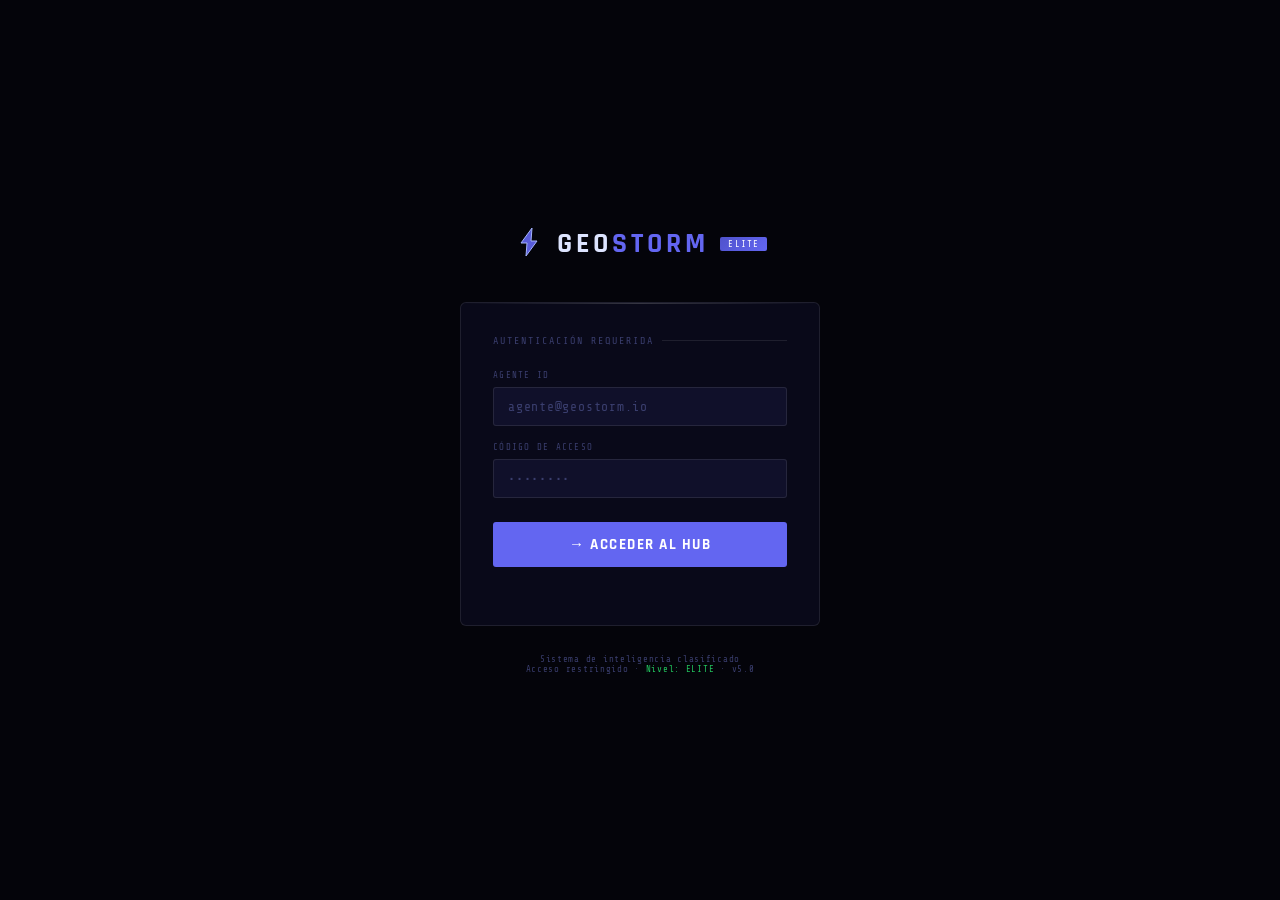
==== commit 1d6a9984: "Add files via upload" ====
--- a/index.html
+++ b/index.html
@@ -9,559 +9,1063 @@
 <link href="https://fonts.googleapis.com/css2?family=Share+Tech+Mono&family=Rajdhani:wght@400;500;600;700&family=DM+Sans:opsz,wght@9..40,300;9..40,400;9..40,500;9..40,600&display=swap" rel="stylesheet">
 
 <style>
-/* ═══════════════════════════════════════════════════
-   RESET & TOKENS
-═══════════════════════════════════════════════════ */
-*,*::before,*::after{box-sizing:border-box;margin:0;padding:0}
-
-:root{
-  --bg0:#04040a; --bg1:#06060f; --bg2:#080815;
-  --surf:#0c0c1e; --surf2:#10102a; --surf3:#141438;
-
-  --ind:#6366f1; --ind2:#4f52cc; --ind3:#a5b4fc;
-  --id:rgba(99,102,241,.1); --ig:rgba(99,102,241,.25); --ib:rgba(99,102,241,.32);
-
-  --grn:#22c55e; --grn2:#16a34a; --grn3:#4ade80;
-  --gd:rgba(34,197,94,.1); --gg:rgba(34,197,94,.22); --gb:rgba(34,197,94,.28);
-
-  --orn:#f97316;
-  --od:rgba(249,115,22,.1); --og:rgba(249,115,22,.22); --ob:rgba(249,115,22,.28);
-
-  --red:#ef4444;
-  --rd:rgba(239,68,68,.1); --rb:rgba(239,68,68,.28);
-
-  --yel:#eab308; --yd:rgba(234,179,8,.1);
-  --cyn:#22d3ee; --cd:rgba(34,211,238,.1);
-
-  --wh:#dde4ff; --wh2:#8892bb; --mu:#3a3e6e;
-  --bdr:rgba(255,255,255,.05);
-  --bdr2:rgba(255,255,255,.09);
-  --bdr3:rgba(255,255,255,.15);
-
-  --mono:'Share Tech Mono',monospace;
-  --head:'Rajdhani',sans-serif;
-  --body:'DM Sans',sans-serif;
-
-  --SB:240px;
-  --TOP:50px;
-}
-
-html,body{height:100%;overflow:hidden;background:var(--bg0);color:var(--wh);font-family:var(--mono)}
-
-/* Scanline atmosphere */
-body::before{
-  content:'';position:fixed;inset:0;pointer-events:none;z-index:9998;
-  background:repeating-linear-gradient(0deg,transparent,transparent 3px,rgba(0,0,0,.03) 3px,rgba(0,0,0,.03) 4px);
-}
-/* Grain texture */
-body::after{
-  content:'';position:fixed;inset:0;pointer-events:none;z-index:9997;opacity:.022;
-  background-image:url("data:image/svg+xml,%3Csvg xmlns='http://www.w3.org/2000/svg' width='256' height='256'%3E%3Cfilter id='n'%3E%3CfeTurbulence type='fractalNoise' baseFrequency='.85' numOctaves='4' stitchTiles='stitch'/%3E%3C/filter%3E%3Crect width='256' height='256' filter='url(%23n)'/%3E%3C/svg%3E");
-}
-
-::-webkit-scrollbar{width:3px;height:3px}
-::-webkit-scrollbar-track{background:transparent}
-::-webkit-scrollbar-thumb{background:var(--mu);border-radius:2px}
-
-/* ═══════════════════════════════════════════════════
-   GLASS CARD
-═══════════════════════════════════════════════════ */
-.glass{
-  background:rgba(12,12,30,.78);
-  backdrop-filter:blur(16px) saturate(1.3);
-  -webkit-backdrop-filter:blur(16px) saturate(1.3);
-  border:1px solid var(--bdr2);border-radius:6px;
-  position:relative;overflow:hidden;
-}
-.glass::before{
-  content:'';position:absolute;top:0;left:0;right:0;height:1px;
-  background:linear-gradient(90deg,transparent,rgba(255,255,255,.18),transparent);
-}
-
-/* ═══════════════════════════════════════════════════
+/* ═══════════════════════════════════════════════════════════
+   DESIGN TOKENS — No modificar sin autorización
+═══════════════════════════════════════════════════════════ */
+*,*::before,*::after { box-sizing: border-box; margin: 0; padding: 0; }
+
+:root {
+  /* Backgrounds */
+  --bg0:    #04040a;
+  --bg1:    #06060f;
+  --bg2:    #080815;
+  --surf:   #0c0c1e;
+  --surf2:  #10102a;
+  --surf3:  #141438;
+
+  /* Brand — Indigo */
+  --ind:    #6366f1;
+  --ind2:   #4f52cc;
+  --ind3:   #a5b4fc;
+  --id:     rgba(99,102,241,.1);
+  --ig:     rgba(99,102,241,.25);
+  --ib:     rgba(99,102,241,.32);
+
+  /* Success — Green */
+  --grn:    #22c55e;
+  --grn2:   #16a34a;
+  --grn3:   #4ade80;
+  --gd:     rgba(34,197,94,.1);
+  --gg:     rgba(34,197,94,.22);
+  --gb:     rgba(34,197,94,.28);
+
+  /* Alert — Orange */
+  --orn:    #f97316;
+  --od:     rgba(249,115,22,.1);
+  --og:     rgba(249,115,22,.22);
+  --ob:     rgba(249,115,22,.28);
+
+  /* Danger — Red */
+  --red:    #ef4444;
+  --rd:     rgba(239,68,68,.1);
+  --rb:     rgba(239,68,68,.28);
+
+  /* Misc accents */
+  --yel:    #eab308;
+  --yd:     rgba(234,179,8,.1);
+  --cyn:    #22d3ee;
+  --cd:     rgba(34,211,238,.1);
+  --pur:    #a78bfa;
+
+  /* Text */
+  --wh:     #dde4ff;
+  --wh2:    #8892bb;
+  --mu:     #3a3e6e;
+
+  /* Borders */
+  --bdr:    rgba(255,255,255,.05);
+  --bdr2:   rgba(255,255,255,.09);
+  --bdr3:   rgba(255,255,255,.18);
+
+  /* Typography */
+  --mono:   'Share Tech Mono', monospace;
+  --head:   'Rajdhani', sans-serif;
+  --body:   'DM Sans', sans-serif;
+
+  /* Layout */
+  --SB:     240px;
+  --TOP:    50px;
+}
+
+/* ═══════════════════════════════════════════════════════════
+   BASE
+═══════════════════════════════════════════════════════════ */
+html, body {
+  height: 100%;
+  overflow: hidden;
+  background: var(--bg0);
+  color: var(--wh);
+  font-family: var(--mono);
+}
+
+/* CRT scanlines */
+body::before {
+  content: '';
+  position: fixed; inset: 0;
+  pointer-events: none; z-index: 9998;
+  background: repeating-linear-gradient(
+    0deg, transparent, transparent 3px,
+    rgba(0,0,0,.032) 3px, rgba(0,0,0,.032) 4px
+  );
+}
+
+/* Film grain */
+body::after {
+  content: '';
+  position: fixed; inset: 0;
+  pointer-events: none; z-index: 9997;
+  opacity: .022;
+  background-image: url("data:image/svg+xml,%3Csvg xmlns='http://www.w3.org/2000/svg' width='256' height='256'%3E%3Cfilter id='n'%3E%3CfeTurbulence type='fractalNoise' baseFrequency='.85' numOctaves='4' stitchTiles='stitch'/%3E%3C/filter%3E%3Crect width='256' height='256' filter='url(%23n)'/%3E%3C/svg%3E");
+}
+
+::-webkit-scrollbar { width: 3px; height: 3px; }
+::-webkit-scrollbar-track { background: transparent; }
+::-webkit-scrollbar-thumb { background: var(--mu); border-radius: 2px; }
+
+/* ═══════════════════════════════════════════════════════════
+   GLASS UTILITY
+═══════════════════════════════════════════════════════════ */
+.glass {
+  background: rgba(12,12,30,.78);
+  backdrop-filter: blur(16px) saturate(1.3);
+  -webkit-backdrop-filter: blur(16px) saturate(1.3);
+  border: 1px solid var(--bdr2);
+  border-radius: 6px;
+  position: relative;
+  overflow: hidden;
+}
+.glass::before {
+  content: '';
+  position: absolute; top: 0; left: 0; right: 0; height: 1px;
+  background: linear-gradient(90deg, transparent, rgba(255,255,255,.18), transparent);
+}
+
+/* ═══════════════════════════════════════════════════════════
+   ██████  GATEKEEPER WALL  ██████
+   Security: DO NOT MODIFY — required for auth flow
+═══════════════════════════════════════════════════════════ */
+#gatekeeper {
+  position: fixed; inset: 0;
+  z-index: 10000;
+  background: var(--bg0);
+  display: flex;
+  flex-direction: column;
+  align-items: center;
+  justify-content: center;
+  gap: 0;
+  transition: opacity .6s ease, visibility .6s ease;
+}
+#gatekeeper.unlocked {
+  opacity: 0;
+  visibility: hidden;
+  pointer-events: none;
+}
+
+.gk-logo {
+  display: flex;
+  align-items: center;
+  gap: 12px;
+  margin-bottom: 40px;
+  animation: gkfadein .8s ease both;
+}
+.gk-bolt svg { width: 32px; height: 32px; }
+.gk-name {
+  font-family: var(--head);
+  font-size: 28px; font-weight: 700;
+  letter-spacing: .14em; text-transform: uppercase;
+  color: var(--wh);
+}
+.gk-name em { color: var(--ind); font-style: normal; }
+.gk-badge {
+  font-family: var(--mono);
+  font-size: 9px; letter-spacing: .12em;
+  padding: 2px 8px; border-radius: 2px;
+  background: linear-gradient(135deg, var(--ind2), var(--ind));
+  color: #fff;
+}
+
+.gk-card {
+  width: 360px;
+  padding: 32px;
+  animation: gkfadein .8s ease .15s both;
+}
+
+.gk-card-title {
+  font-family: var(--mono);
+  font-size: 10px; letter-spacing: .2em;
+  text-transform: uppercase; color: var(--mu);
+  margin-bottom: 24px;
+  display: flex; align-items: center; gap: 8px;
+}
+.gk-card-title::after {
+  content: ''; flex: 1; height: 1px; background: var(--bdr2);
+}
+
+.gk-field { margin-bottom: 16px; }
+.gk-label {
+  display: block;
+  font-family: var(--mono); font-size: 9px;
+  letter-spacing: .14em; text-transform: uppercase;
+  color: var(--mu); margin-bottom: 7px;
+}
+.gk-input {
+  width: 100%; padding: 11px 14px;
+  background: var(--surf2);
+  border: 1px solid var(--bdr2);
+  border-radius: 3px;
+  font-family: var(--mono); font-size: 13px;
+  color: var(--wh);
+  outline: none;
+  transition: border-color .2s, box-shadow .2s;
+  letter-spacing: .06em;
+}
+.gk-input:focus {
+  border-color: var(--ind);
+  box-shadow: 0 0 0 2px rgba(99,102,241,.15);
+}
+
+.gk-btn {
+  width: 100%; padding: 13px;
+  background: var(--ind);
+  border: none; border-radius: 3px; cursor: pointer;
+  font-family: var(--head); font-size: 15px; font-weight: 700;
+  letter-spacing: .1em; text-transform: uppercase;
+  color: #fff;
+  transition: all .2s;
+  margin-top: 8px;
+  position: relative; overflow: hidden;
+}
+.gk-btn::before {
+  content: '';
+  position: absolute; left: -100%; top: 0;
+  width: 100%; height: 100%;
+  background: linear-gradient(90deg, transparent, rgba(255,255,255,.12), transparent);
+  transition: left .4s;
+}
+.gk-btn:hover::before { left: 100%; }
+.gk-btn:hover {
+  background: var(--ind2);
+  box-shadow: 0 0 28px rgba(99,102,241,.45);
+  transform: translateY(-1px);
+}
+
+.gk-error {
+  font-family: var(--mono); font-size: 10px;
+  color: var(--red); letter-spacing: .06em;
+  margin-top: 10px; text-align: center;
+  min-height: 16px;
+}
+
+.gk-footer {
+  margin-top: 28px;
+  font-family: var(--mono); font-size: 9px;
+  color: var(--mu); letter-spacing: .08em;
+  text-align: center;
+  animation: gkfadein .8s ease .3s both;
+}
+.gk-footer span { color: var(--grn); }
+
+@keyframes gkfadein {
+  from { opacity: 0; transform: translateY(12px); }
+  to   { opacity: 1; transform: translateY(0); }
+}
+
+/* Typing cursor blink on input focus */
+.gk-input::placeholder { color: var(--mu); }
+
+/* ═══════════════════════════════════════════════════════════
    APP SHELL
-═══════════════════════════════════════════════════ */
-#app{
-  display:grid;
-  grid-template-rows:var(--TOP) 1fr;
-  grid-template-columns:var(--SB) 1fr;
-  height:100vh;overflow:hidden;
-}
-
-/* ═══════════════════════════════════════════════════
+═══════════════════════════════════════════════════════════ */
+#app {
+  display: grid;
+  grid-template-rows: var(--TOP) 1fr;
+  grid-template-columns: var(--SB) 1fr;
+  height: 100vh;
+  overflow: hidden;
+}
+
+/* ═══════════════════════════════════════════════════════════
    TOPBAR
-═══════════════════════════════════════════════════ */
-#topbar{
-  grid-column:1/-1;display:flex;align-items:center;
-  background:rgba(4,4,10,.94);
-  backdrop-filter:blur(24px);-webkit-backdrop-filter:blur(24px);
-  border-bottom:1px solid var(--bdr2);z-index:300;position:relative;
-}
-
-.tb-brand{
-  width:var(--SB);height:100%;
-  display:flex;align-items:center;gap:10px;padding:0 18px;
-  border-right:1px solid var(--bdr2);flex-shrink:0;
-}
-.brand-bolt svg{width:22px;height:22px}
-.brand-name{
-  font-family:var(--head);font-size:20px;font-weight:700;
-  letter-spacing:.12em;text-transform:uppercase;color:var(--wh);
-}
-.brand-name em{color:var(--ind);font-style:normal}
-.brand-badge{
-  margin-left:auto;flex-shrink:0;
-  font-family:var(--mono);font-size:8px;letter-spacing:.12em;
-  padding:2px 7px;border-radius:2px;
-  background:linear-gradient(135deg,var(--ind2),var(--ind));color:#fff;
-}
-
-.ham{
-  display:none;align-items:center;justify-content:center;
-  width:36px;height:36px;background:none;
-  border:1px solid var(--bdr2);border-radius:3px;cursor:pointer;
-  color:var(--wh2);font-size:17px;margin-left:auto;margin-right:10px;
-  transition:all .15s;
-}
-.ham:hover{border-color:var(--ind);color:var(--ind3)}
+═══════════════════════════════════════════════════════════ */
+#topbar {
+  grid-column: 1 / -1;
+  display: flex; align-items: center;
+  background: rgba(4,4,10,.94);
+  backdrop-filter: blur(24px);
+  -webkit-backdrop-filter: blur(24px);
+  border-bottom: 1px solid var(--bdr2);
+  z-index: 300; position: relative;
+}
+
+.tb-brand {
+  width: var(--SB); height: 100%;
+  display: flex; align-items: center; gap: 10px;
+  padding: 0 18px;
+  border-right: 1px solid var(--bdr2);
+  flex-shrink: 0;
+}
+.brand-bolt svg { width: 22px; height: 22px; }
+.brand-name {
+  font-family: var(--head); font-size: 20px; font-weight: 700;
+  letter-spacing: .12em; text-transform: uppercase; color: var(--wh);
+}
+.brand-name em { color: var(--ind); font-style: normal; }
+.brand-badge {
+  margin-left: auto; flex-shrink: 0;
+  font-family: var(--mono); font-size: 8px; letter-spacing: .12em;
+  padding: 2px 7px; border-radius: 2px;
+  background: linear-gradient(135deg, var(--ind2), var(--ind)); color: #fff;
+}
+
+.ham {
+  display: none; align-items: center; justify-content: center;
+  width: 36px; height: 36px; background: none;
+  border: 1px solid var(--bdr2); border-radius: 3px;
+  cursor: pointer; color: var(--wh2); font-size: 17px;
+  margin-left: auto; margin-right: 10px;
+  transition: all .15s;
+}
+.ham:hover { border-color: var(--ind); color: var(--ind3); }
 
 /* Ticker */
-.tb-ticker{flex:1;overflow:hidden;position:relative;height:100%;display:flex;align-items:center}
-.tb-ticker::before,.tb-ticker::after{
-  content:'';position:absolute;top:0;bottom:0;width:52px;z-index:2;pointer-events:none;
-}
-.tb-ticker::before{left:0;background:linear-gradient(90deg,rgba(4,4,10,.94),transparent)}
-.tb-ticker::after{right:0;background:linear-gradient(-90deg,rgba(4,4,10,.94),transparent)}
-
-.tick-scroll{display:flex;white-space:nowrap;animation:tscroll 65s linear infinite}
-.tick-item{
-  display:inline-flex;align-items:center;gap:7px;
-  padding:0 30px;font-family:var(--mono);font-size:10.5px;letter-spacing:.04em;
-}
-.tick-dot{width:5px;height:5px;border-radius:50%;flex-shrink:0}
-.tick-sep{color:var(--mu);padding:0 4px;opacity:.6}
-.tick-item.ok{color:var(--grn)} .tick-item.ok .tick-dot{background:var(--grn);box-shadow:0 0 6px var(--grn)}
-.tick-item.warn{color:var(--orn)} .tick-item.warn .tick-dot{background:var(--orn)}
-.tick-item.bad{color:var(--red)} .tick-item.bad .tick-dot{background:var(--red)}
-
-@keyframes tscroll{from{transform:translateX(0)}to{transform:translateX(-50%)}}
-
-.tb-right{display:flex;align-items:center;gap:14px;padding:0 16px;flex-shrink:0}
-.tb-live{display:flex;align-items:center;gap:6px;font-family:var(--mono);font-size:10px;letter-spacing:.08em;text-transform:uppercase;color:var(--grn)}
-.live-dot{width:6px;height:6px;border-radius:50%;background:var(--grn);animation:ldot 1.8s ease-in-out infinite}
-@keyframes ldot{
-  0%,100%{box-shadow:0 0 0 0 rgba(34,197,94,.6)}
-  50%{box-shadow:0 0 0 5px rgba(34,197,94,0)}
-}
-.tb-clock{font-family:var(--mono);font-size:11px;color:var(--wh2)}
-
-/* ═══════════════════════════════════════════════════
+.tb-ticker {
+  flex: 1; overflow: hidden; position: relative;
+  height: 100%; display: flex; align-items: center;
+}
+.tb-ticker::before, .tb-ticker::after {
+  content: ''; position: absolute; top: 0; bottom: 0;
+  width: 52px; z-index: 2; pointer-events: none;
+}
+.tb-ticker::before { left: 0;  background: linear-gradient(90deg,  rgba(4,4,10,.94), transparent); }
+.tb-ticker::after  { right: 0; background: linear-gradient(-90deg, rgba(4,4,10,.94), transparent); }
+
+.tick-scroll {
+  display: flex; white-space: nowrap;
+  animation: tscroll 65s linear infinite;
+}
+.tick-item {
+  display: inline-flex; align-items: center; gap: 7px;
+  padding: 0 30px;
+  font-family: var(--mono); font-size: 10.5px; letter-spacing: .04em;
+}
+.tick-dot { width: 5px; height: 5px; border-radius: 50%; flex-shrink: 0; }
+.tick-sep { color: var(--mu); padding: 0 4px; opacity: .6; }
+.tick-item.ok   { color: var(--grn); } .tick-item.ok   .tick-dot { background: var(--grn); box-shadow: 0 0 6px var(--grn); }
+.tick-item.warn { color: var(--orn); } .tick-item.warn .tick-dot { background: var(--orn); }
+.tick-item.bad  { color: var(--red); } .tick-item.bad  .tick-dot { background: var(--red); }
+
+@keyframes tscroll { from { transform: translateX(0); } to { transform: translateX(-50%); } }
+
+.tb-right {
+  display: flex; align-items: center; gap: 14px;
+  padding: 0 16px; flex-shrink: 0;
+}
+.tb-live {
+  display: flex; align-items: center; gap: 6px;
+  font-family: var(--mono); font-size: 10px;
+  letter-spacing: .08em; text-transform: uppercase; color: var(--grn);
+}
+.live-dot {
+  width: 6px; height: 6px; border-radius: 50%; background: var(--grn);
+  animation: ldot 1.8s ease-in-out infinite;
+}
+@keyframes ldot {
+  0%, 100% { box-shadow: 0 0 0 0 rgba(34,197,94,.6); }
+  50%       { box-shadow: 0 0 0 5px rgba(34,197,94,0); }
+}
+.tb-clock { font-family: var(--mono); font-size: 11px; color: var(--wh2); }
+
+/* ═══════════════════════════════════════════════════════════
    SIDEBAR
-═══════════════════════════════════════════════════ */
-#sidebar{
-  grid-row:2;
-  background:rgba(6,6,15,.92);
-  backdrop-filter:blur(20px);-webkit-backdrop-filter:blur(20px);
-  border-right:1px solid var(--bdr2);
-  overflow-y:auto;display:flex;flex-direction:column;
-  z-index:100;transition:transform .25s ease;
-}
-
-.sb-lbl{font-family:var(--mono);font-size:9px;letter-spacing:.2em;text-transform:uppercase;color:var(--mu);padding:16px 18px 6px}
-
-.nav-item{
-  display:flex;align-items:center;gap:11px;padding:10px 18px;
-  cursor:pointer;user-select:none;
-  font-family:var(--head);font-size:14px;font-weight:600;letter-spacing:.06em;text-transform:uppercase;
-  color:var(--mu);border-left:2px solid transparent;transition:all .15s;
-}
-.nav-item:hover{color:var(--wh2);background:rgba(255,255,255,.025)}
-.nav-item.active{color:var(--grn);border-left-color:var(--grn);background:linear-gradient(90deg,rgba(34,197,94,.09),transparent)}
-.ni-ico{font-size:13px;width:17px;text-align:center;flex-shrink:0}
-.ni-badge{margin-left:auto;font-family:var(--mono);font-size:9px;padding:1px 7px;border-radius:2px}
-.ni-badge.live{background:var(--gd);color:var(--grn);border:1px solid var(--gb);animation:ldot 2s ease-in-out infinite}
-.ni-badge.beta{background:var(--id);color:var(--ind3);border:1px solid var(--ib)}
-
-.sb-div{height:1px;background:var(--bdr);margin:6px 18px}
-
-.sb-stats{
-  margin:10px;padding:12px;border-radius:5px;
-  background:linear-gradient(135deg,rgba(99,102,241,.07),rgba(34,197,94,.04));
-  border:1px solid var(--bdr2);
-}
-.ss-row{display:flex;align-items:center;justify-content:space-between;font-family:var(--mono);font-size:9px;margin-bottom:4px}
-.ss-row:last-child{margin-bottom:0}
-.ss-l{color:var(--mu);text-transform:uppercase;letter-spacing:.05em}
-.ss-v{color:var(--grn);font-weight:700}
-.ss-v.warn{color:var(--orn)}
-
-.sb-footer{margin-top:auto;padding:14px 18px;border-top:1px solid var(--bdr);font-family:var(--mono);font-size:9px;color:var(--mu);line-height:1.9}
-.sb-footer strong{color:var(--grn)}
-
-/* ═══════════════════════════════════════════════════
-   MAIN
-═══════════════════════════════════════════════════ */
-#main{grid-row:2;overflow-y:auto;overflow-x:hidden;background:var(--bg2)}
-
-.page{display:none;min-height:100%}
-.page.active{display:block}
-
-/* ═══════════════════════════════════════════════════
-   PAGE HEADER
-═══════════════════════════════════════════════════ */
-.ph{
-  padding:16px 22px 12px;border-bottom:1px solid var(--bdr);
-  display:flex;align-items:center;justify-content:space-between;
-  position:sticky;top:0;z-index:50;
-  background:rgba(8,8,21,.93);backdrop-filter:blur(18px);
-  flex-wrap:wrap;gap:10px;
-}
-.ph-title{font-family:var(--head);font-size:22px;font-weight:700;letter-spacing:.08em;text-transform:uppercase}
-.ph-title span{color:var(--grn)}
-.ph-sub{font-family:var(--mono);font-size:9px;color:var(--mu);margin-top:2px;letter-spacing:.06em}
-.ph-r{display:flex;gap:8px;align-items:center;flex-wrap:wrap}
-
-/* Buttons */
-.btn{
-  display:inline-flex;align-items:center;gap:6px;padding:6px 13px;border-radius:3px;cursor:pointer;
-  font-family:var(--mono);font-size:10px;letter-spacing:.07em;text-transform:uppercase;
-  border:1px solid var(--bdr2);background:transparent;color:var(--wh2);text-decoration:none;transition:all .15s;
-}
-.btn:hover{border-color:var(--ind);color:var(--ind3);background:var(--id)}
-.btn.g{border-color:var(--grn);color:var(--grn);background:var(--gd)}
-.btn.g:hover{background:rgba(34,197,94,.18)}
-
-/* ═══════════════════════════════════════════════════
-   LIVE FEED
-═══════════════════════════════════════════════════ */
-.feed-shell{
-  display:grid;grid-template-columns:1fr 290px;
-  height:calc(100vh - var(--TOP) - 57px);overflow:hidden;
-}
-.feed-main-wrap{display:flex;flex-direction:column;overflow:hidden}
-.chips-row{display:flex;gap:6px;flex-wrap:wrap;padding:10px 14px;flex-shrink:0}
-.chip{
-  padding:4px 12px;border-radius:2px;font-family:var(--mono);font-size:9px;
-  letter-spacing:.08em;text-transform:uppercase;
-  border:1px solid var(--bdr2);background:transparent;color:var(--mu);cursor:pointer;transition:all .15s;
-}
-.chip.active,.chip:hover{border-color:var(--grn);color:var(--grn);background:var(--gd)}
-
-.feed-scroll{overflow-y:auto;flex:1;padding:0 14px 14px;display:flex;flex-direction:column;gap:10px}
+═══════════════════════════════════════════════════════════ */
+#sidebar {
+  grid-row: 2;
+  background: rgba(6,6,15,.92);
+  backdrop-filter: blur(20px); -webkit-backdrop-filter: blur(20px);
+  border-right: 1px solid var(--bdr2);
+  overflow-y: auto;
+  display: flex; flex-direction: column;
+  z-index: 100; transition: transform .25s ease;
+}
+
+.sb-lbl {
+  font-family: var(--mono); font-size: 9px;
+  letter-spacing: .2em; text-transform: uppercase; color: var(--mu);
+  padding: 16px 18px 6px;
+}
+.nav-item {
+  display: flex; align-items: center; gap: 11px;
+  padding: 10px 18px; cursor: pointer; user-select: none;
+  font-family: var(--head); font-size: 14px; font-weight: 600;
+  letter-spacing: .06em; text-transform: uppercase;
+  color: var(--mu); border-left: 2px solid transparent;
+  transition: all .15s;
+}
+.nav-item:hover { color: var(--wh2); background: rgba(255,255,255,.025); }
+.nav-item.active {
+  color: var(--grn); border-left-color: var(--grn);
+  background: linear-gradient(90deg, rgba(34,197,94,.09), transparent);
+}
+.ni-ico { font-size: 13px; width: 17px; text-align: center; flex-shrink: 0; }
+.ni-badge {
+  margin-left: auto; font-family: var(--mono); font-size: 9px;
+  padding: 1px 7px; border-radius: 2px;
+}
+.ni-badge.live { background: var(--gd); color: var(--grn); border: 1px solid var(--gb); animation: ldot 2s ease-in-out infinite; }
+.ni-badge.beta { background: var(--id); color: var(--ind3); border: 1px solid var(--ib); }
+
+.sb-div { height: 1px; background: var(--bdr); margin: 6px 18px; }
+
+.sb-stats {
+  margin: 10px; padding: 12px; border-radius: 5px;
+  background: linear-gradient(135deg, rgba(99,102,241,.07), rgba(34,197,94,.04));
+  border: 1px solid var(--bdr2);
+}
+.ss-row {
+  display: flex; align-items: center; justify-content: space-between;
+  font-family: var(--mono); font-size: 9px; margin-bottom: 4px;
+}
+.ss-row:last-child { margin-bottom: 0; }
+.ss-l { color: var(--mu); text-transform: uppercase; letter-spacing: .05em; }
+.ss-v { color: var(--grn); font-weight: 700; }
+.ss-v.warn { color: var(--orn); }
+
+.sb-footer {
+  margin-top: auto; padding: 14px 18px;
+  border-top: 1px solid var(--bdr);
+  font-family: var(--mono); font-size: 9px; color: var(--mu); line-height: 1.9;
+}
+.sb-footer strong { color: var(--grn); }
+
+/* ═══════════════════════════════════════════════════════════
+   MAIN CONTENT AREA
+═══════════════════════════════════════════════════════════ */
+#main {
+  grid-row: 2;
+  overflow-y: auto; overflow-x: hidden;
+  background: var(--bg2);
+}
+
+.page { display: none; min-height: 100%; }
+.page.active { display: block; }
+
+/* ═══════════════════════════════════════════════════════════
+   PAGE HEADER STRIP
+═══════════════════════════════════════════════════════════ */
+.ph {
+  padding: 16px 22px 12px; border-bottom: 1px solid var(--bdr);
+  display: flex; align-items: center; justify-content: space-between;
+  position: sticky; top: 0; z-index: 50;
+  background: rgba(8,8,21,.93);
+  backdrop-filter: blur(18px);
+  flex-wrap: wrap; gap: 10px;
+}
+.ph-title {
+  font-family: var(--head); font-size: 22px; font-weight: 700;
+  letter-spacing: .08em; text-transform: uppercase;
+}
+.ph-title span { color: var(--grn); }
+.ph-sub { font-family: var(--mono); font-size: 9px; color: var(--mu); margin-top: 2px; letter-spacing: .06em; }
+.ph-r { display: flex; gap: 8px; align-items: center; flex-wrap: wrap; }
+
+.btn {
+  display: inline-flex; align-items: center; gap: 6px;
+  padding: 6px 13px; border-radius: 3px; cursor: pointer;
+  font-family: var(--mono); font-size: 10px; letter-spacing: .07em; text-transform: uppercase;
+  border: 1px solid var(--bdr2); background: transparent; color: var(--wh2);
+  text-decoration: none; transition: all .15s;
+}
+.btn:hover { border-color: var(--ind); color: var(--ind3); background: var(--id); }
+.btn.g { border-color: var(--grn); color: var(--grn); background: var(--gd); }
+.btn.g:hover { background: rgba(34,197,94,.18); }
+
+/* ═══════════════════════════════════════════════════════════
+   HOME PAGE — TWO-COLUMN LAYOUT
+═══════════════════════════════════════════════════════════ */
+.home-two-col {
+  display: grid;
+  grid-template-columns: 1fr 340px;
+  gap: 0;
+  height: calc(100vh - var(--TOP) - 57px);
+  overflow: hidden;
+}
+
+/* ── Left: Welcome column ── */
+.home-main-col {
+  overflow-y: auto;
+  padding: 24px 24px 24px 24px;
+  display: flex;
+  flex-direction: column;
+  gap: 20px;
+  border-right: 1px solid var(--bdr);
+}
+
+/* Welcome hero */
+.welcome-hero {
+  padding: 28px 24px 24px;
+  position: relative;
+  overflow: hidden;
+}
+.welcome-hero::before {
+  content: '';
+  position: absolute; inset: 0;
+  background: linear-gradient(135deg, rgba(99,102,241,.06) 0%, rgba(34,197,94,.03) 100%);
+  pointer-events: none;
+}
+.welcome-eyebrow {
+  font-family: var(--mono); font-size: 10px;
+  letter-spacing: .22em; text-transform: uppercase; color: var(--ind3);
+  margin-bottom: 12px;
+  display: flex; align-items: center; gap: 8px;
+}
+.welcome-eyebrow::before {
+  content: ''; display: block; width: 20px; height: 1px; background: var(--ind);
+}
+.welcome-title {
+  font-family: var(--head); font-size: clamp(28px, 3vw, 44px); font-weight: 700;
+  letter-spacing: .06em; text-transform: uppercase; line-height: 1.1;
+  margin-bottom: 14px;
+}
+.welcome-title .acc { color: var(--grn); }
+.welcome-title .dim { color: var(--wh2); font-weight: 500; display: block; font-size: 60%; letter-spacing: .1em; margin-bottom: 4px; }
+.welcome-sub {
+  font-family: var(--body); font-size: 14px; color: var(--wh2);
+  line-height: 1.8; max-width: 560px; font-weight: 300;
+  margin-bottom: 20px;
+}
+.welcome-sub strong { color: var(--wh); font-weight: 600; }
+.welcome-btns { display: flex; gap: 10px; flex-wrap: wrap; }
+
+.btn-primary {
+  display: inline-flex; align-items: center; gap: 8px;
+  padding: 11px 24px; border-radius: 3px; cursor: pointer;
+  font-family: var(--head); font-size: 14px; font-weight: 700;
+  letter-spacing: .08em; text-transform: uppercase;
+  background: var(--ind); border: none; color: #fff;
+  transition: all .2s;
+  box-shadow: 0 0 28px rgba(99,102,241,.3);
+  position: relative; overflow: hidden;
+}
+.btn-primary::before {
+  content: '';
+  position: absolute; left: -100%; top: 0;
+  width: 100%; height: 100%;
+  background: linear-gradient(90deg, transparent, rgba(255,255,255,.1), transparent);
+  transition: left .4s;
+}
+.btn-primary:hover::before { left: 100%; }
+.btn-primary:hover {
+  background: var(--ind2);
+  box-shadow: 0 0 44px rgba(99,102,241,.5);
+  transform: translateY(-1px);
+}
+
+/* Metrics grid */
+.metrics-4 {
+  display: grid;
+  grid-template-columns: repeat(2, 1fr);
+  gap: 10px;
+}
+.metric-card {
+  background: var(--surf); border: 1px solid var(--bdr2);
+  border-radius: 5px; padding: 16px 18px;
+  position: relative; overflow: hidden;
+  transition: border-color .2s;
+}
+.metric-card:hover { border-color: var(--bdr3); }
+.metric-card::after {
+  content: ''; position: absolute;
+  bottom: 0; left: 0; right: 0; height: 2px;
+}
+.metric-card.g::after { background: linear-gradient(90deg, transparent, var(--grn), transparent); }
+.metric-card.i::after { background: linear-gradient(90deg, transparent, var(--ind), transparent); }
+.metric-card.o::after { background: linear-gradient(90deg, transparent, var(--orn), transparent); }
+.metric-card.r::after { background: linear-gradient(90deg, transparent, var(--red), transparent); }
+
+.mc-label {
+  font-family: var(--mono); font-size: 9px;
+  letter-spacing: .14em; text-transform: uppercase; color: var(--mu);
+  margin-bottom: 8px;
+}
+.mc-value {
+  font-family: var(--head); font-size: 36px; font-weight: 700;
+  line-height: 1; margin-bottom: 3px;
+}
+.mc-value.g { color: var(--grn); text-shadow: 0 0 20px var(--gg); }
+.mc-value.i { color: var(--ind3); text-shadow: 0 0 20px var(--ig); }
+.mc-value.o { color: var(--orn); text-shadow: 0 0 16px var(--og); }
+.mc-value.r { color: var(--red); }
+.mc-sub { font-family: var(--mono); font-size: 9px; color: var(--mu); text-transform: uppercase; letter-spacing: .06em; }
+
+/* Accuracy bars */
+.acc-panel {
+  background: var(--surf); border: 1px solid var(--bdr2); border-radius: 5px; padding: 18px;
+}
+.panel-lbl {
+  font-family: var(--mono); font-size: 9px; letter-spacing: .16em;
+  text-transform: uppercase; color: var(--mu); margin-bottom: 14px;
+  display: flex; align-items: center; gap: 8px;
+}
+.panel-lbl::after { content: ''; flex: 1; height: 1px; background: var(--bdr); }
+
+.acc-rows { display: flex; flex-direction: column; gap: 8px; }
+.acc-row { display: flex; align-items: center; gap: 8px; font-family: var(--mono); font-size: 10px; }
+.acc-lbl { color: var(--mu); width: 72px; text-transform: uppercase; letter-spacing: .04em; flex-shrink: 0; }
+.acc-track { flex: 1; height: 4px; background: var(--surf3); border-radius: 2px; overflow: hidden; }
+.acc-fill  { height: 100%; border-radius: 2px; animation: fillup 1.4s ease .2s both; }
+@keyframes fillup { from { width: 0 !important; } }
+.acc-pct { color: var(--grn); width: 28px; text-align: right; }
+
+/* Status table */
+.data-tbl { width: 100%; border-collapse: collapse; }
+.data-tbl th {
+  font-family: var(--mono); font-size: 9px; letter-spacing: .1em;
+  text-transform: uppercase; color: var(--mu);
+  padding: 6px 10px; text-align: left; border-bottom: 1px solid var(--bdr2);
+}
+.data-tbl td {
+  font-family: var(--mono); font-size: 10px; color: var(--wh2);
+  padding: 7px 10px; border-bottom: 1px solid var(--bdr);
+}
+.data-tbl tr:hover td { background: rgba(255,255,255,.018); }
+.td-g { color: var(--grn); font-weight: 700; }
+.td-o { color: var(--orn); font-weight: 700; }
+.td-r { color: var(--red); font-weight: 700; }
+.td-i { color: var(--ind3); }
+
+.pill {
+  display: inline-block; padding: 2px 8px; border-radius: 2px;
+  font-family: var(--mono); font-size: 9px; letter-spacing: .04em;
+  text-transform: uppercase; border: 1px solid;
+}
+.pill-g { background: var(--gd); color: var(--grn); border-color: var(--gb); }
+.pill-o { background: var(--od); color: var(--orn); border-color: var(--ob); }
+.pill-r { background: var(--rd); color: var(--red); border-color: var(--rb); }
+
+/* ─────────────────────────────────────────────────────────
+   ▶ GLOBAL THREAT FEED — Right sidebar column
+   Spec: 1px solid var(--bdr3), bg var(--surf), LED verde
+─────────────────────────────────────────────────────────── */
+.threat-feed-col {
+  border-left: 1px solid var(--bdr3);
+  background: var(--surf);
+  display: flex; flex-direction: column;
+  overflow: hidden;
+}
+
+/* Feed header */
+.tf-header {
+  padding: 14px 16px 10px;
+  border-bottom: 1px solid var(--bdr2);
+  background: rgba(8,8,21,.7);
+  flex-shrink: 0;
+}
+.tf-title-row {
+  display: flex; align-items: center; gap: 10px; margin-bottom: 4px;
+}
+.tf-title {
+  font-family: var(--head); font-size: 14px; font-weight: 700;
+  letter-spacing: .08em; text-transform: uppercase; color: var(--wh);
+  flex: 1;
+}
+
+/* ── LED Indicator ── */
+.led-live {
+  display: flex; align-items: center; gap: 6px;
+  font-family: var(--mono); font-size: 8px;
+  letter-spacing: .1em; text-transform: uppercase; color: var(--grn);
+  padding: 3px 8px; border-radius: 2px;
+  background: var(--gd); border: 1px solid var(--gb);
+}
+.led {
+  width: 7px; height: 7px; border-radius: 50%;
+  background: var(--grn);
+  box-shadow: 0 0 4px var(--grn), 0 0 8px rgba(34,197,94,.5);
+  animation: ledblink 1.6s ease-in-out infinite;
+  flex-shrink: 0;
+}
+@keyframes ledblink {
+  0%, 100% { opacity: 1; box-shadow: 0 0 4px var(--grn), 0 0 10px rgba(34,197,94,.6); }
+  50%       { opacity: .5; box-shadow: 0 0 2px var(--grn); }
+}
+
+.tf-sub {
+  font-family: var(--mono); font-size: 9px;
+  color: var(--mu); letter-spacing: .06em;
+}
+
+/* Feed filters */
+.tf-filters {
+  display: flex; gap: 4px; flex-wrap: wrap;
+  padding: 8px 16px;
+  border-bottom: 1px solid var(--bdr);
+  flex-shrink: 0;
+}
+.tf-chip {
+  padding: 3px 9px; border-radius: 2px; cursor: pointer;
+  font-family: var(--mono); font-size: 8px; letter-spacing: .07em; text-transform: uppercase;
+  border: 1px solid var(--bdr2); background: transparent; color: var(--mu);
+  transition: all .15s;
+}
+.tf-chip.active, .tf-chip:hover {
+  border-color: var(--grn); color: var(--grn); background: var(--gd);
+}
+
+/* News list scroll area */
+.tf-scroll {
+  flex: 1; overflow-y: auto;
+  padding: 10px 12px;
+  display: flex; flex-direction: column; gap: 8px;
+}
+
+/* Loading skeleton */
+.tf-skeleton {
+  display: flex; flex-direction: column; gap: 8px;
+}
+.skel-item {
+  background: var(--surf2); border: 1px solid var(--bdr); border-radius: 4px; padding: 12px;
+}
+.skel-bar {
+  height: 8px; border-radius: 2px; background: var(--surf3);
+  animation: skel-pulse 1.5s ease-in-out infinite;
+  margin-bottom: 6px;
+}
+.skel-bar:last-child { width: 60%; margin-bottom: 0; }
+@keyframes skel-pulse { 0%, 100% { opacity: .4; } 50% { opacity: .8; } }
+
+/* News item card */
+.tf-news-item {
+  background: var(--surf2); border: 1px solid var(--bdr2); border-radius: 4px;
+  padding: 11px 12px;
+  transition: border-color .15s, transform .15s; cursor: default;
+  position: relative; overflow: hidden;
+}
+.tf-news-item::before {
+  content: ''; position: absolute; left: 0; top: 0; bottom: 0; width: 2px;
+}
+.tf-news-item.cat-crypto::before  { background: var(--yel); }
+.tf-news-item.cat-geo::before     { background: var(--red); }
+.tf-news-item.cat-market::before  { background: var(--grn); }
+.tf-news-item.cat-tech::before    { background: var(--ind3); }
+.tf-news-item.cat-energy::before  { background: var(--orn); }
+.tf-news-item:hover { border-color: var(--bdr3); transform: translateX(2px); }
+
+.tf-news-top {
+  display: flex; align-items: center; justify-content: space-between;
+  gap: 8px; margin-bottom: 6px;
+}
+.tf-news-source {
+  font-family: var(--mono); font-size: 8px;
+  text-transform: uppercase; letter-spacing: .08em;
+  color: var(--ind3);
+}
+.tf-news-time {
+  font-family: var(--mono); font-size: 8px;
+  color: var(--mu); white-space: nowrap;
+}
+.tf-news-title {
+  font-family: var(--head); font-size: 13px; font-weight: 600;
+  color: var(--wh); line-height: 1.35; margin-bottom: 6px;
+}
+.tf-news-title a {
+  color: inherit; text-decoration: none;
+  transition: color .15s;
+}
+.tf-news-title a:hover { color: var(--grn); }
+.tf-news-tags { display: flex; gap: 4px; flex-wrap: wrap; }
+.tf-news-tag {
+  padding: 1px 6px; border-radius: 2px;
+  font-family: var(--mono); font-size: 8px; letter-spacing: .04em; text-transform: uppercase;
+  border: 1px solid;
+}
+.tf-news-tag.crypto { background: var(--yd); color: var(--yel); border-color: rgba(234,179,8,.3); }
+.tf-news-tag.geo    { background: var(--rd); color: var(--red); border-color: var(--rb); }
+.tf-news-tag.bull   { background: var(--gd); color: var(--grn); border-color: var(--gb); }
+.tf-news-tag.bear   { background: var(--od); color: var(--orn); border-color: var(--ob); }
+.tf-news-tag.neutral{ background: var(--surf3); color: var(--mu); border-color: var(--bdr); }
+.tf-news-tag.tech   { background: var(--id); color: var(--ind3); border-color: var(--ib); }
+
+/* Feed footer */
+.tf-footer {
+  padding: 10px 16px;
+  border-top: 1px solid var(--bdr);
+  display: flex; align-items: center; justify-content: space-between;
+  flex-shrink: 0;
+}
+.tf-footer-txt {
+  font-family: var(--mono); font-size: 8px;
+  color: var(--mu); letter-spacing: .06em;
+}
+.tf-refresh-btn {
+  font-family: var(--mono); font-size: 8px; letter-spacing: .08em; text-transform: uppercase;
+  padding: 3px 9px; border: 1px solid var(--bdr2); border-radius: 2px;
+  background: transparent; color: var(--mu); cursor: pointer; transition: all .15s;
+}
+.tf-refresh-btn:hover { border-color: var(--grn); color: var(--grn); background: var(--gd); }
+
+/* Error state */
+.tf-error {
+  display: flex; flex-direction: column; align-items: center; justify-content: center;
+  gap: 10px; padding: 32px 16px; text-align: center;
+}
+.tf-error-icon { font-size: 28px; opacity: .5; }
+.tf-error-txt { font-family: var(--mono); font-size: 10px; color: var(--mu); line-height: 1.7; }
+.tf-error-txt a { color: var(--ind3); }
+
+/* ═══════════════════════════════════════════════════════════
+   LIVE FEED PAGE
+═══════════════════════════════════════════════════════════ */
+.feed-shell {
+  display: grid; grid-template-columns: 1fr 290px;
+  height: calc(100vh - var(--TOP) - 57px); overflow: hidden;
+}
+.feed-main-wrap { display: flex; flex-direction: column; overflow: hidden; }
+.chips-row {
+  display: flex; gap: 6px; flex-wrap: wrap;
+  padding: 10px 14px; flex-shrink: 0;
+}
+.chip {
+  padding: 4px 12px; border-radius: 2px;
+  font-family: var(--mono); font-size: 9px; letter-spacing: .08em; text-transform: uppercase;
+  border: 1px solid var(--bdr2); background: transparent; color: var(--mu);
+  cursor: pointer; transition: all .15s;
+}
+.chip.active, .chip:hover { border-color: var(--grn); color: var(--grn); background: var(--gd); }
+
+.feed-scroll { overflow-y: auto; flex: 1; padding: 0 14px 14px; display: flex; flex-direction: column; gap: 10px; }
 
 /* Alert card */
-.alert-card{
-  background:rgba(12,12,30,.78);
-  backdrop-filter:blur(12px);-webkit-backdrop-filter:blur(12px);
-  border:1px solid var(--bdr2);border-radius:5px;
-  padding:15px 15px 13px;position:relative;overflow:hidden;
-  transition:border-color .18s,transform .15s;
-}
-.alert-card::after{content:'';position:absolute;left:0;top:0;bottom:0;width:3px}
-.alert-card.lv-hi::after{background:var(--grn);box-shadow:1px 0 12px var(--gg)}
-.alert-card.lv-md::after{background:var(--orn);box-shadow:1px 0 10px var(--og)}
-.alert-card.lv-lo::after{background:var(--red)}
-.alert-card:hover{border-color:var(--bdr3);transform:translateX(2px)}
-
-.ac-top{display:flex;align-items:flex-start;justify-content:space-between;gap:10px;margin-bottom:9px}
-.ac-title{font-family:var(--head);font-size:15px;font-weight:700;color:var(--wh);line-height:1.25;flex:1}
-.ac-meta{display:flex;flex-direction:column;align-items:flex-end;gap:3px;flex-shrink:0}
-.ac-time{font-family:var(--mono);font-size:9px;color:var(--mu);white-space:nowrap}
-.ac-id{font-family:var(--mono);font-size:9px;color:var(--ind3)}
-
-/* Source buttons — military command style */
-.src-row{display:flex;gap:5px;flex-wrap:wrap;margin-bottom:10px}
-.src-btn{
-  display:inline-flex;align-items:center;gap:5px;
-  padding:3px 10px;border-radius:2px;
-  font-family:var(--mono);font-size:9px;letter-spacing:.07em;text-transform:uppercase;
-  border:1px solid;text-decoration:none;
-  position:relative;overflow:hidden;transition:all .15s;
-}
-.src-btn::before{
-  content:'';position:absolute;left:-100%;top:0;width:100%;height:100%;
-  background:linear-gradient(90deg,transparent,rgba(255,255,255,.1),transparent);
-  transition:left .35s;
-}
-.src-btn:hover::before{left:100%}
-.src-btn:hover{filter:brightness(1.35);transform:translateY(-1px);box-shadow:0 4px 14px rgba(0,0,0,.5)}
-
-.sb-rtr{background:rgba(255,103,0,.1);color:#ff6900;border-color:rgba(255,103,0,.3)}
-.sb-bbg{background:var(--od);color:var(--orn);border-color:var(--ob)}
-.sb-gov{background:var(--id);color:var(--ind3);border-color:var(--ib)}
-.sb-x  {background:rgba(255,255,255,.05);color:var(--wh2);border-color:var(--bdr2)}
-.sb-ft {background:var(--yd);color:var(--yel);border-color:rgba(234,179,8,.3)}
-.sb-wsj{background:var(--cd);color:var(--cyn);border-color:rgba(34,211,238,.3)}
-.sb-ap {background:var(--gd);color:var(--grn);border-color:var(--gb)}
-.sb-eu {background:rgba(56,189,248,.1);color:#38bdf8;border-color:rgba(56,189,248,.3)}
-.sb-un {background:rgba(167,139,250,.1);color:#a78bfa;border-color:rgba(167,139,250,.3)}
-
-/* Confluence bar */
-.conf-row{display:flex;align-items:center;gap:10px;margin-bottom:9px}
-.conf-lbl{font-family:var(--mono);font-size:9px;color:var(--mu);text-transform:uppercase;letter-spacing:.07em;width:78px;flex-shrink:0}
-.conf-track{flex:1;height:6px;background:var(--surf3);border-radius:3px;overflow:hidden}
-.conf-bar{height:100%;border-radius:3px;animation:fillup 1s ease .1s both;position:relative}
-.conf-bar::after{
-  content:'';position:absolute;right:0;top:0;bottom:0;width:26px;
-  background:linear-gradient(90deg,transparent,rgba(255,255,255,.22));
-  animation:sweep .8s ease .8s both;
-}
-@keyframes fillup{from{width:0!important}}
-@keyframes sweep{from{opacity:1;transform:translateX(-26px)}to{opacity:0;transform:translateX(8px)}}
-.conf-bar.hi{background:linear-gradient(90deg,var(--grn2),var(--grn));box-shadow:0 0 10px var(--gg)}
-.conf-bar.md{background:linear-gradient(90deg,#c2410c,var(--orn))}
-.conf-bar.lo{background:var(--red)}
-.conf-pct{font-family:var(--head);font-size:19px;font-weight:700;width:40px;text-align:right;flex-shrink:0}
-.conf-pct.hi{color:var(--grn)} .conf-pct.md{color:var(--orn)} .conf-pct.lo{color:var(--red)}
-
-/* Metrics */
-.metrics-row{display:flex;gap:7px;flex-wrap:wrap;margin-bottom:9px}
-.m-chip{padding:3px 9px;border-radius:2px;background:var(--surf2);border:1px solid var(--bdr);color:var(--wh2);font-family:var(--mono);font-size:9px}
-.m-chip strong{color:var(--wh)}
-
-/* Sentiment */
-.sent-wrap{margin-bottom:9px}
-.sent-lbl{font-family:var(--mono);font-size:9px;color:var(--mu);text-transform:uppercase;letter-spacing:.07em;margin-bottom:5px;display:block}
-.sent-bar{display:flex;height:16px;border-radius:3px;overflow:hidden;border:1px solid var(--bdr)}
-.sent-seg{display:flex;align-items:center;justify-content:center;font-family:var(--mono);font-size:8px;font-weight:700;letter-spacing:.04em;transition:width .5s ease}
-.sent-seg.bull{background:var(--grn);color:#000}
-.sent-seg.neut{background:var(--surf3);color:var(--mu)}
-.sent-seg.bear{background:var(--orn);color:#000}
-.sent-seg.fear{background:var(--red);color:#fff}
-.sent-tags{display:flex;gap:4px;flex-wrap:wrap;margin-top:5px}
-.s-tag{padding:2px 7px;border-radius:2px;font-family:var(--mono);font-size:9px;text-transform:uppercase;letter-spacing:.04em;border:1px solid}
-.s-tag.bull{background:var(--gd);color:var(--grn);border-color:var(--gb)}
-.s-tag.bear{background:var(--od);color:var(--orn);border-color:var(--ob)}
-.s-tag.fear{background:var(--rd);color:var(--red);border-color:var(--rb)}
-.s-tag.neut{background:var(--surf3);color:var(--mu);border-color:var(--bdr)}
-
-/* Seal */
-.seal{display:flex;align-items:flex-start;gap:8px;padding:9px 11px;border-radius:3px;margin-top:9px;font-family:var(--mono);font-size:10px;color:var(--wh2);line-height:1.65}
-.seal.conf{background:var(--gd);border:1px solid var(--gb)} .seal.conf strong{color:var(--grn)}
-.seal.anal{background:var(--od);border:1px solid var(--ob)} .seal.anal strong{color:var(--orn)}
-.seal.rej {background:var(--rd);border:1px solid var(--rb)} .seal.rej  strong{color:var(--red)}
-
-/* Feed rail */
-.feed-rail{border-left:1px solid var(--bdr);overflow-y:auto;padding:14px;background:rgba(6,6,15,.7);display:flex;flex-direction:column;gap:14px}
-.rail-title{font-family:var(--mono);font-size:9px;letter-spacing:.15em;text-transform:uppercase;color:var(--mu);margin-bottom:10px;padding-bottom:6px;border-bottom:1px solid var(--bdr)}
-
-.gauge-rows{display:flex;flex-direction:column;gap:6px}
-.g-r{display:flex;align-items:center;gap:8px;font-family:var(--mono);font-size:10px}
-.g-l{color:var(--mu);width:58px;flex-shrink:0;text-transform:uppercase;letter-spacing:.04em}
-.g-t{flex:1;height:4px;background:var(--surf3);border-radius:2px;overflow:hidden}
-.g-f{height:100%;border-radius:2px}
-.g-f.gn{background:var(--grn)} .g-f.or{background:var(--orn)}
-.g-f.rd{background:var(--red)} .g-f.mu{background:var(--mu)}
-.g-v{width:28px;text-align:right;font-weight:700}
-.g-v.gn{color:var(--grn)} .g-v.or{color:var(--orn)} .g-v.rd{color:var(--red)} .g-v.mu{color:var(--mu)}
-
-.slb{display:flex;flex-direction:column;gap:4px}
-.slb-r{display:flex;align-items:center;gap:7px;padding:5px 8px;background:var(--surf);border:1px solid var(--bdr);border-radius:3px}
-.slb-rk{font-family:var(--mono);font-size:9px;color:var(--mu);width:14px}
-.slb-name{font-family:var(--mono);font-size:10px;color:var(--wh2);flex:1}
-.slb-c{font-family:var(--head);font-size:15px;font-weight:700;color:var(--grn)}
-
-.sep{height:1px;background:var(--bdr);margin:4px 0}
-
-/* ═══════════════════════════════════════════════════
-   MARKET OUTLOOK
-═══════════════════════════════════════════════════ */
-.outlook-shell{
-  display:grid;grid-template-columns:210px 1fr;
-  height:calc(100vh - var(--TOP) - 57px);overflow:hidden;
-}
-.topic-list{border-right:1px solid var(--bdr);overflow-y:auto;padding:10px 0;background:rgba(6,6,15,.7)}
-.topic-btn{padding:10px 15px;cursor:pointer;border-left:2px solid transparent;transition:all .15s}
-.topic-btn:hover{background:rgba(255,255,255,.02)}
-.topic-btn.active{border-left-color:var(--grn);background:var(--gd)}
-.tb-name{font-family:var(--head);font-size:13px;font-weight:700;text-transform:uppercase;letter-spacing:.04em;color:var(--wh2);margin-bottom:3px}
-.topic-btn.active .tb-name{color:var(--grn)}
-.tb-meta{font-family:var(--mono);font-size:9px;color:var(--mu);display:flex;align-items:center;gap:6px}
-.heat-bar{width:28px;height:3px;border-radius:2px;background:var(--surf3);overflow:hidden}
-.heat-fill{height:100%;border-radius:2px}
-.heat-fill.h5{background:var(--red);width:100%} .heat-fill.h4{background:var(--orn);width:80%}
-.heat-fill.h3{background:var(--yel);width:60%}  .heat-fill.h2{background:var(--grn);width:40%}
-
-.outlook-main{overflow-y:auto;padding:22px 24px}
-
-.otlk-header{margin-bottom:20px;padding-bottom:14px;border-bottom:1px solid var(--bdr)}
-.otlk-kicker{font-family:var(--mono);font-size:10px;color:var(--mu);letter-spacing:.1em;text-transform:uppercase;margin-bottom:7px}
-.otlk-title{font-family:var(--head);font-size:28px;font-weight:700;text-transform:uppercase;letter-spacing:.03em;line-height:1.1;margin-bottom:9px}
-.otlk-title .acc{color:var(--grn)}
-.otlk-tags{display:flex;gap:5px;flex-wrap:wrap}
-
-.pill{display:inline-block;padding:2px 8px;border-radius:2px;font-family:var(--mono);font-size:9px;letter-spacing:.04em;text-transform:uppercase;border:1px solid}
-.pill-g{background:var(--gd);color:var(--grn);border-color:var(--gb)}
-.pill-o{background:var(--od);color:var(--orn);border-color:var(--ob)}
-.pill-r{background:var(--rd);color:var(--red);border-color:var(--rb)}
-.pill-i{background:var(--id);color:var(--ind3);border-color:var(--ib)}
-
-/* Sentiment compare */
-.sent-compare{
-  background:rgba(12,12,30,.78);
-  backdrop-filter:blur(12px);-webkit-backdrop-filter:blur(12px);
-  border:1px solid var(--bdr2);border-radius:5px;
-  padding:16px;margin-bottom:20px;
-}
-.sc-title{font-family:var(--mono);font-size:9px;letter-spacing:.15em;text-transform:uppercase;color:var(--mu);margin-bottom:14px;padding-bottom:8px;border-bottom:1px solid var(--bdr)}
-.sc-cols{display:grid;grid-template-columns:1fr 1fr;gap:18px;margin-bottom:14px}
-.sc-col-title{font-family:var(--mono);font-size:9px;text-transform:uppercase;letter-spacing:.08em;margin-bottom:8px}
-.sc-col-title.masses{color:var(--orn)}
-.sc-col-title.gs{color:var(--grn)}
-.sc-col-desc{font-family:var(--body);font-size:11.5px;color:var(--wh2);line-height:1.7;margin-bottom:10px;font-weight:300}
-.sc-bar-rows{display:flex;flex-direction:column;gap:5px}
-.sc-bar-row{display:flex;align-items:center;gap:8px;font-family:var(--mono);font-size:9px}
-.sc-bar-l{color:var(--mu);width:52px;flex-shrink:0;text-transform:uppercase;letter-spacing:.04em}
-.sc-bar-t{flex:1;height:5px;background:var(--surf3);border-radius:3px;overflow:hidden}
-.sc-bar-f{height:100%;border-radius:3px;animation:fillup 1.2s ease .3s both}
-.sc-bar-v{width:30px;text-align:right;font-weight:700}
-
-.div-row{
-  display:flex;align-items:center;gap:12px;
-  padding:10px 14px;border-radius:4px;
-  background:rgba(249,115,22,.07);border:1px solid var(--ob);
-}
-.div-lbl{font-family:var(--mono);font-size:9px;color:var(--orn);text-transform:uppercase;letter-spacing:.07em;flex-shrink:0}
-.div-track{flex:1;height:6px;background:var(--surf3);border-radius:3px;overflow:hidden}
-.div-fill{height:100%;border-radius:3px;background:linear-gradient(90deg,var(--grn),var(--orn));animation:fillup 1.2s ease .3s both}
-.div-pct{font-family:var(--head);font-size:16px;font-weight:700;color:var(--orn);flex-shrink:0}
-
-/* Assets grid */
-.assets-grid{display:grid;grid-template-columns:repeat(4,1fr);gap:8px;margin-bottom:18px}
-.ast{background:var(--surf);border:1px solid var(--bdr);border-radius:3px;padding:11px}
-.ast-sym{font-family:var(--head);font-size:17px;font-weight:700;margin-bottom:2px}
-.ast-dir{font-family:var(--mono);font-size:10px;text-transform:uppercase;letter-spacing:.06em;margin-bottom:6px}
-.ast-dir.up{color:var(--grn)} .ast-dir.dn{color:var(--red)}
-.ast-mini{height:3px;background:var(--surf3);border-radius:2px;overflow:hidden}
-.ast-mini-fill{height:100%;border-radius:2px;animation:fillup 1s ease .3s both}
-.ast-mini-fill.up{background:var(--grn)} .ast-mini-fill.dn{background:var(--red)}
-
-/* Analysis */
-.analysis-grid{display:grid;grid-template-columns:1fr 256px;gap:18px;margin-bottom:20px}
-.an-sec-title{font-family:var(--mono);font-size:10px;color:var(--grn);text-transform:uppercase;letter-spacing:.12em;margin-bottom:12px;display:flex;align-items:center;gap:8px}
-.an-sec-title::before{content:'//';color:var(--mu);font-size:11px}
-
-.pov-p{font-family:var(--body);font-size:13.5px;color:var(--wh2);line-height:1.9;margin-bottom:13px;border-left:2px solid var(--bdr);padding-left:14px;font-weight:300}
-.pov-p strong{color:var(--wh);font-weight:600}
-.pov-p.hi{border-left-color:var(--grn)} .pov-p.warn{border-left-color:var(--orn)} .pov-p.risk{border-left-color:var(--red)}
-
-.opinion-col{background:rgba(12,12,30,.78);backdrop-filter:blur(10px);-webkit-backdrop-filter:blur(10px);border:1px solid var(--bdr2);border-radius:5px;padding:14px;height:fit-content}
-.op-title{font-family:var(--mono);font-size:9px;letter-spacing:.15em;text-transform:uppercase;color:var(--mu);margin-bottom:12px;padding-bottom:7px;border-bottom:1px solid var(--bdr)}
-.op-block{margin-bottom:12px}
-.op-bt{font-family:var(--mono);font-size:9px;text-transform:uppercase;letter-spacing:.07em;margin-bottom:5px}
-.op-bt.m{color:var(--orn)} .op-bt.e{color:var(--grn)}
-.op-txt{font-family:var(--body);font-size:12px;color:var(--wh2);line-height:1.7;font-weight:300}
-
-/* Timeline */
-.tl-list{display:flex;flex-direction:column;position:relative}
-.tl-list::before{content:'';position:absolute;left:15px;top:0;bottom:0;width:1px;background:var(--bdr2)}
-.tl-item{display:flex;gap:13px;padding:8px 0;position:relative}
-.tl-dot{width:9px;height:9px;border-radius:50%;margin-left:12px;margin-top:4px;flex-shrink:0;position:relative;z-index:1}
-.tl-dot.g{background:var(--grn);box-shadow:0 0 7px var(--gg)} .tl-dot.o{background:var(--orn)} .tl-dot.r{background:var(--red)}
-.tl-time{font-family:var(--mono);font-size:9px;color:var(--mu);margin-bottom:1px}
-.tl-txt{font-family:var(--mono);font-size:10.5px;color:var(--wh2);line-height:1.5}
-
-/* ═══════════════════════════════════════════════════
+.alert-card {
+  background: rgba(12,12,30,.78); backdrop-filter: blur(12px); -webkit-backdrop-filter: blur(12px);
+  border: 1px solid var(--bdr2); border-radius: 5px;
+  padding: 15px 15px 13px; position: relative; overflow: hidden;
+  transition: border-color .18s, transform .15s;
+}
+.alert-card::after { content: ''; position: absolute; left: 0; top: 0; bottom: 0; width: 3px; }
+.alert-card.lv-hi::after { background: var(--grn); box-shadow: 1px 0 12px var(--gg); }
+.alert-card.lv-md::after { background: var(--orn); box-shadow: 1px 0 10px var(--og); }
+.alert-card.lv-lo::after { background: var(--red); }
+.alert-card:hover { border-color: var(--bdr3); transform: translateX(2px); }
+
+.ac-top { display: flex; align-items: flex-start; justify-content: space-between; gap: 10px; margin-bottom: 9px; }
+.ac-title { font-family: var(--head); font-size: 15px; font-weight: 700; color: var(--wh); line-height: 1.25; flex: 1; }
+.ac-meta { display: flex; flex-direction: column; align-items: flex-end; gap: 3px; flex-shrink: 0; }
+.ac-time  { font-family: var(--mono); font-size: 9px; color: var(--mu); white-space: nowrap; }
+.ac-id    { font-family: var(--mono); font-size: 9px; color: var(--ind3); }
+
+.src-row { display: flex; gap: 5px; flex-wrap: wrap; margin-bottom: 10px; }
+.src-btn {
+  display: inline-flex; align-items: center; gap: 5px;
+  padding: 3px 10px; border-radius: 2px;
+  font-family: var(--mono); font-size: 9px; letter-spacing: .07em; text-transform: uppercase;
+  border: 1px solid; text-decoration: none;
+  position: relative; overflow: hidden; transition: all .15s;
+}
+.src-btn::before {
+  content: ''; position: absolute; left: -100%; top: 0; width: 100%; height: 100%;
+  background: linear-gradient(90deg, transparent, rgba(255,255,255,.1), transparent);
+  transition: left .35s;
+}
+.src-btn:hover::before { left: 100%; }
+.src-btn:hover { filter: brightness(1.35); transform: translateY(-1px); box-shadow: 0 4px 14px rgba(0,0,0,.5); }
+
+.sb-rtr { background: rgba(255,103,0,.1);  color: #ff6900; border-color: rgba(255,103,0,.3); }
+.sb-bbg { background: var(--od);           color: var(--orn); border-color: var(--ob); }
+.sb-gov { background: var(--id);           color: var(--ind3); border-color: var(--ib); }
+.sb-x   { background: rgba(255,255,255,.05); color: var(--wh2); border-color: var(--bdr2); }
+.sb-ft  { background: var(--yd);           color: var(--yel); border-color: rgba(234,179,8,.3); }
+.sb-wsj { background: var(--cd);           color: var(--cyn); border-color: rgba(34,211,238,.3); }
+.sb-ap  { background: var(--gd);           color: var(--grn); border-color: var(--gb); }
+.sb-eu  { background: rgba(56,189,248,.1); color: #38bdf8;    border-color: rgba(56,189,248,.3); }
+
+.conf-row { display: flex; align-items: center; gap: 10px; margin-bottom: 9px; }
+.conf-lbl { font-family: var(--mono); font-size: 9px; color: var(--mu); text-transform: uppercase; letter-spacing: .07em; width: 78px; flex-shrink: 0; }
+.conf-track { flex: 1; height: 6px; background: var(--surf3); border-radius: 3px; overflow: hidden; }
+.conf-bar { height: 100%; border-radius: 3px; animation: fillup 1s ease .1s both; position: relative; }
+.conf-bar::after {
+  content: ''; position: absolute; right: 0; top: 0; bottom: 0; width: 26px;
+  background: linear-gradient(90deg, transparent, rgba(255,255,255,.22));
+  animation: sweep .8s ease .8s both;
+}
+@keyframes sweep { from { opacity: 1; transform: translateX(-26px); } to { opacity: 0; transform: translateX(8px); } }
+.conf-bar.hi { background: linear-gradient(90deg, var(--grn2), var(--grn)); box-shadow: 0 0 10px var(--gg); }
+.conf-bar.md { background: linear-gradient(90deg, #c2410c, var(--orn)); }
+.conf-bar.lo { background: var(--red); }
+.conf-pct { font-family: var(--head); font-size: 19px; font-weight: 700; width: 40px; text-align: right; flex-shrink: 0; }
+.conf-pct.hi { color: var(--grn); } .conf-pct.md { color: var(--orn); } .conf-pct.lo { color: var(--red); }
+
+.metrics-row { display: flex; gap: 7px; flex-wrap: wrap; margin-bottom: 9px; }
+.m-chip { padding: 3px 9px; border-radius: 2px; background: var(--surf2); border: 1px solid var(--bdr); color: var(--wh2); font-family: var(--mono); font-size: 9px; }
+.m-chip strong { color: var(--wh); }
+
+.sent-wrap { margin-bottom: 9px; }
+.sent-lbl { font-family: var(--mono); font-size: 9px; color: var(--mu); text-transform: uppercase; letter-spacing: .07em; margin-bottom: 5px; display: block; }
+.sent-bar { display: flex; height: 16px; border-radius: 3px; overflow: hidden; border: 1px solid var(--bdr); }
+.sent-seg { display: flex; align-items: center; justify-content: center; font-family: var(--mono); font-size: 8px; font-weight: 700; letter-spacing: .04em; transition: width .5s ease; }
+.sent-seg.bull { background: var(--grn); color: #000; }
+.sent-seg.neut { background: var(--surf3); color: var(--mu); }
+.sent-seg.bear { background: var(--orn); color: #000; }
+.sent-seg.fear { background: var(--red); color: #fff; }
+
+.sent-tags { display: flex; gap: 4px; flex-wrap: wrap; margin-top: 5px; }
+.s-tag { padding: 2px 7px; border-radius: 2px; font-family: var(--mono); font-size: 9px; text-transform: uppercase; letter-spacing: .04em; border: 1px solid; }
+.s-tag.bull { background: var(--gd); color: var(--grn); border-color: var(--gb); }
+.s-tag.bear { background: var(--od); color: var(--orn); border-color: var(--ob); }
+.s-tag.fear { background: var(--rd); color: var(--red); border-color: var(--rb); }
+.s-tag.neut { background: var(--surf3); color: var(--mu); border-color: var(--bdr); }
+
+.seal { display: flex; align-items: flex-start; gap: 8px; padding: 9px 11px; border-radius: 3px; margin-top: 9px; font-family: var(--mono); font-size: 10px; color: var(--wh2); line-height: 1.65; }
+.seal.conf { background: var(--gd); border: 1px solid var(--gb); } .seal.conf strong { color: var(--grn); }
+.seal.anal { background: var(--od); border: 1px solid var(--ob); } .seal.anal strong { color: var(--orn); }
+.seal.rej  { background: var(--rd); border: 1px solid var(--rb); } .seal.rej  strong { color: var(--red); }
+
+.feed-rail { border-left: 1px solid var(--bdr); overflow-y: auto; padding: 14px; background: rgba(6,6,15,.7); display: flex; flex-direction: column; gap: 14px; }
+.rail-title { font-family: var(--mono); font-size: 9px; letter-spacing: .15em; text-transform: uppercase; color: var(--mu); margin-bottom: 10px; padding-bottom: 6px; border-bottom: 1px solid var(--bdr); }
+.gauge-rows { display: flex; flex-direction: column; gap: 6px; }
+.g-r { display: flex; align-items: center; gap: 8px; font-family: var(--mono); font-size: 10px; }
+.g-l { color: var(--mu); width: 58px; flex-shrink: 0; text-transform: uppercase; letter-spacing: .04em; }
+.g-t { flex: 1; height: 4px; background: var(--surf3); border-radius: 2px; overflow: hidden; }
+.g-f { height: 100%; border-radius: 2px; }
+.g-f.gn { background: var(--grn); } .g-f.or { background: var(--orn); }
+.g-f.rd { background: var(--red); } .g-f.mu { background: var(--mu); }
+.g-v { width: 28px; text-align: right; font-weight: 700; }
+.g-v.gn { color: var(--grn); } .g-v.or { color: var(--orn); } .g-v.rd { color: var(--red); } .g-v.mu { color: var(--mu); }
+
+.slb { display: flex; flex-direction: column; gap: 4px; }
+.slb-r { display: flex; align-items: center; gap: 7px; padding: 5px 8px; background: var(--surf); border: 1px solid var(--bdr); border-radius: 3px; }
+.slb-rk { font-family: var(--mono); font-size: 9px; color: var(--mu); width: 14px; }
+.slb-name { font-family: var(--mono); font-size: 10px; color: var(--wh2); flex: 1; }
+.slb-c { font-family: var(--head); font-size: 15px; font-weight: 700; color: var(--grn); }
+.sep { height: 1px; background: var(--bdr); margin: 4px 0; }
+
+/* ═══════════════════════════════════════════════════════════
    MARKET IMPACT — TRADINGVIEW
-═══════════════════════════════════════════════════ */
-.impact-shell{
-  display:grid;grid-template-columns:1fr 290px;
-  height:calc(100vh - var(--TOP) - 57px);overflow:hidden;
-}
-.impact-left{display:flex;flex-direction:column;overflow:hidden;padding:14px;gap:12px}
-.impact-right{border-left:1px solid var(--bdr);overflow-y:auto;padding:14px;background:rgba(6,6,15,.7);display:flex;flex-direction:column;gap:14px}
-
-/* Asset selector */
-.asset-selector{display:flex;gap:6px;flex-wrap:wrap}
-.asset-btn{
-  padding:6px 14px;border-radius:3px;
-  font-family:var(--mono);font-size:10px;letter-spacing:.07em;text-transform:uppercase;
-  border:1px solid var(--bdr2);background:transparent;color:var(--mu);
-  cursor:pointer;transition:all .2s;
-}
-.asset-btn:hover{border-color:var(--ind);color:var(--ind3);background:var(--id)}
-.asset-btn.active{
-  border-color:var(--ind);color:var(--ind3);background:var(--id);
-  box-shadow:0 0 14px var(--ig);
-}
-
-/* TradingView wrapper */
-.tv-wrap{
-  background:rgba(12,12,30,.78);
-  backdrop-filter:blur(14px);-webkit-backdrop-filter:blur(14px);
-  border:1px solid var(--bdr2);border-radius:6px;
-  display:flex;flex-direction:column;flex:1;min-height:0;
-  overflow:hidden;
-}
-.tv-header{
-  padding:12px 16px;border-bottom:1px solid var(--bdr);
-  display:flex;align-items:center;justify-content:space-between;flex-wrap:wrap;gap:10px;
-  background:rgba(8,8,21,.7);flex-shrink:0;
-}
-.tv-title{font-family:var(--head);font-size:16px;font-weight:700;text-transform:uppercase;letter-spacing:.06em}
-.tv-title span{color:var(--grn)}
-.tv-sub{font-family:var(--mono);font-size:9px;color:var(--mu);margin-top:2px}
-
-#tv-chart-container{flex:1;min-height:0}
-
-/* Loading state */
-.tv-loading{
-  display:flex;flex-direction:column;align-items:center;justify-content:center;
-  height:100%;gap:14px;
-}
-.tv-loading-icon{font-size:32px;animation:spin 2s linear infinite}
-@keyframes spin{from{transform:rotate(0deg)}to{transform:rotate(360deg)}}
-.tv-loading-txt{font-family:var(--mono);font-size:11px;color:var(--mu);letter-spacing:.08em;text-transform:uppercase}
-
-/* Right panel */
-.ir-panel{background:var(--surf);border:1px solid var(--bdr2);border-radius:5px;padding:14px}
-.ir-title{font-family:var(--mono);font-size:9px;text-transform:uppercase;letter-spacing:.14em;color:var(--mu);margin-bottom:10px;padding-bottom:7px;border-bottom:1px solid var(--bdr)}
-
-.stat-list{display:flex;flex-direction:column;gap:5px}
-.stat-r{display:flex;align-items:center;justify-content:space-between;padding:6px 9px;background:var(--surf2);border-radius:2px;font-family:var(--mono);font-size:10px}
-.stat-l{color:var(--mu)}
-.stat-v{font-weight:700}
-.stat-v.g{color:var(--grn)} .stat-v.r{color:var(--red)} .stat-v.o{color:var(--orn)} .stat-v.i{color:var(--ind3)}
-
-.pin-list{display:flex;flex-direction:column;gap:5px}
-.pin-item{padding:9px 11px;background:var(--surf2);border:1px solid var(--bdr);border-radius:3px;transition:border-color .15s}
-.pin-item:hover{border-color:var(--grn)}
-.pin-top{display:flex;align-items:center;gap:7px;margin-bottom:4px}
-.pin-dot{width:6px;height:6px;border-radius:50%;flex-shrink:0}
-.pin-dot.g{background:var(--grn);box-shadow:0 0 5px var(--gg)} .pin-dot.o{background:var(--orn)} .pin-dot.r{background:var(--red)}
-.pin-id{font-family:var(--mono);font-size:9px;color:var(--ind3)}
-.pin-time{font-family:var(--mono);font-size:9px;color:var(--mu);margin-left:auto}
-.pin-title{font-family:var(--mono);font-size:10px;color:var(--wh2);line-height:1.4;margin-bottom:4px}
-.pin-impact{font-family:var(--head);font-size:15px;font-weight:700}
-.pin-impact.up{color:var(--grn)} .pin-impact.dn{color:var(--red)}
-
-/* ═══════════════════════════════════════════════════
-   RESPONSIVE
-═══════════════════════════════════════════════════ */
-@media(max-width:900px){
-  :root{--SB:0px}
-  #app{grid-template-columns:1fr}
-  #sidebar{
-    position:fixed;left:0;top:var(--TOP);bottom:0;
-    width:240px;transform:translateX(-100%);z-index:300;
-    border-right:1px solid var(--bdr2);
+═══════════════════════════════════════════════════════════ */
+.impact-shell { display: grid; grid-template-columns: 1fr 290px; height: calc(100vh - var(--TOP) - 57px); overflow: hidden; }
+.impact-left { display: flex; flex-direction: column; overflow: hidden; padding: 14px; gap: 12px; }
+.impact-right { border-left: 1px solid var(--bdr); overflow-y: auto; padding: 14px; background: rgba(6,6,15,.7); display: flex; flex-direction: column; gap: 14px; }
+
+.asset-selector { display: flex; gap: 6px; flex-wrap: wrap; }
+.asset-btn {
+  padding: 6px 14px; border-radius: 3px;
+  font-family: var(--mono); font-size: 10px; letter-spacing: .07em; text-transform: uppercase;
+  border: 1px solid var(--bdr2); background: transparent; color: var(--mu);
+  cursor: pointer; transition: all .2s;
+}
+.asset-btn:hover  { border-color: var(--ind); color: var(--ind3); background: var(--id); }
+.asset-btn.active { border-color: var(--ind); color: var(--ind3); background: var(--id); box-shadow: 0 0 14px var(--ig); }
+
+.tv-wrap { background: rgba(12,12,30,.78); backdrop-filter: blur(14px); -webkit-backdrop-filter: blur(14px); border: 1px solid var(--bdr2); border-radius: 6px; display: flex; flex-direction: column; flex: 1; min-height: 0; overflow: hidden; }
+.tv-header { padding: 12px 16px; border-bottom: 1px solid var(--bdr); display: flex; align-items: center; justify-content: space-between; flex-wrap: wrap; gap: 10px; background: rgba(8,8,21,.7); flex-shrink: 0; }
+.tv-title { font-family: var(--head); font-size: 16px; font-weight: 700; text-transform: uppercase; letter-spacing: .06em; }
+.tv-title span { color: var(--grn); }
+.tv-sub { font-family: var(--mono); font-size: 9px; color: var(--mu); margin-top: 2px; }
+#tv-chart-container { flex: 1; min-height: 0; }
+
+.ir-panel { background: var(--surf); border: 1px solid var(--bdr2); border-radius: 5px; padding: 14px; }
+.ir-title { font-family: var(--mono); font-size: 9px; text-transform: uppercase; letter-spacing: .14em; color: var(--mu); margin-bottom: 10px; padding-bottom: 7px; border-bottom: 1px solid var(--bdr); }
+.stat-list { display: flex; flex-direction: column; gap: 5px; }
+.stat-r { display: flex; align-items: center; justify-content: space-between; padding: 6px 9px; background: var(--surf2); border-radius: 2px; font-family: var(--mono); font-size: 10px; }
+.stat-l { color: var(--mu); }
+.stat-v { font-weight: 700; }
+.stat-v.g { color: var(--grn); } .stat-v.r { color: var(--red); } .stat-v.o { color: var(--orn); } .stat-v.i { color: var(--ind3); }
+
+/* ═══════════════════════════════════════════════════════════
+   RESPONSIVE — Mobile First
+═══════════════════════════════════════════════════════════ */
+@media (max-width: 1024px) {
+  .home-two-col {
+    grid-template-columns: 1fr;
+    grid-template-rows: auto auto;
+    height: auto;
   }
-  #sidebar.open{transform:translateX(0)}
-  .ham{display:flex}
-  .tb-brand{width:auto}
-  .feed-shell,.outlook-shell,.impact-shell{grid-template-columns:1fr}
-  .feed-rail,.impact-right{display:none}
-  .topic-list{display:none}
-  .assets-grid{grid-template-columns:1fr 1fr}
-  .analysis-grid,.sc-cols{grid-template-columns:1fr}
-  .opinion-col{display:none}
+  .home-main-col {
+    height: auto;
+    border-right: none;
+    border-bottom: 1px solid var(--bdr);
+  }
+  .threat-feed-col {
+    height: 520px; /* Fixed height when stacked on mobile */
+    border-left: none;
+    border-top: 1px solid var(--bdr3);
+  }
+  #page-home { height: auto; }
+}
+
+@media (max-width: 900px) {
+  :root { --SB: 0px; }
+  #app { grid-template-columns: 1fr; }
+  #sidebar {
+    position: fixed; left: 0; top: var(--TOP); bottom: 0;
+    width: 240px; transform: translateX(-100%); z-index: 300;
+    border-right: 1px solid var(--bdr2);
+  }
+  #sidebar.open { transform: translateX(0); }
+  .ham { display: flex; }
+  .tb-brand { width: auto; }
+  .feed-shell, .impact-shell { grid-template-columns: 1fr; }
+  .feed-rail, .impact-right { display: none; }
+  .metrics-4 { grid-template-columns: 1fr 1fr; }
+}
+
+@media (max-width: 560px) {
+  .metrics-4 { grid-template-columns: 1fr; }
+  .tb-ticker { display: none; }
 }
 </style>
 </head>
 <body>
+
+<!-- ════════════════════════════════════════════════════════
+     ██████  GATEKEEPER — MURO DE SEGURIDAD  ██████
+     Security: DO NOT MODIFY THIS SECTION
+════════════════════════════════════════════════════════ -->
+<div id="gatekeeper">
+  <div class="gk-logo">
+    <div class="gk-bolt">
+      <svg viewBox="0 0 32 32" fill="none">
+        <polygon points="19,2 8,17 14,17 13,30 24,15 18,15" fill="#6366f1" opacity=".9"/>
+        <polygon points="19,2 8,17 14,17 13,30 24,15 18,15" fill="none" stroke="#a5b4fc" stroke-width="1"/>
+      </svg>
+    </div>
+    <span class="gk-name">GEO<em>STORM</em></span>
+    <span class="gk-badge">ELITE</span>
+  </div>
+
+  <div class="glass gk-card">
+    <div class="gk-card-title">Autenticación Requerida</div>
+
+    <div class="gk-field">
+      <label class="gk-label" for="gk-user">Agente ID</label>
+      <input
+        class="gk-input"
+        id="gk-user"
+        type="text"
+        placeholder="agente@geostorm.io"
+        autocomplete="username"
+        spellcheck="false"
+      />
+    </div>
+
+    <div class="gk-field">
+      <label class="gk-label" for="gk-pass">Código de Acceso</label>
+      <input
+        class="gk-input"
+        id="gk-pass"
+        type="password"
+        placeholder="••••••••"
+        autocomplete="current-password"
+      />
+    </div>
+
+    <button class="gk-btn" id="gk-btn" onclick="gkAttempt()">
+      → Acceder al Hub
+    </button>
+    <div class="gk-error" id="gk-error"></div>
+  </div>
+
+  <div class="gk-footer">
+    Sistema de inteligencia clasificado<br>
+    Acceso restringido · <span>Nivel: ELITE</span> · v5.0
+  </div>
+</div>
+<!-- ████████  FIN GATEKEEPER  ████████ -->
+
+
+<!-- ════════════════════════════════════════════════════════
+     TOPBAR
+════════════════════════════════════════════════════════ -->
 <div id="app">
-
-<!-- ═══════════ TOPBAR ═══════════ -->
 <header id="topbar">
   <div class="tb-brand">
     <div class="brand-bolt">
@@ -585,12 +1089,15 @@
   </div>
 </header>
 
-<!-- ═══════════ SIDEBAR ═══════════ -->
+<!-- ════════════════════════════════════════════════════════
+     SIDEBAR
+════════════════════════════════════════════════════════ -->
 <nav id="sidebar">
   <div class="sb-lbl">Navegación</div>
-  <div class="nav-item active" data-p="feed"    onclick="nav('feed')">  <span class="ni-ico">◉</span>Live Feed<span class="ni-badge live" id="feed-badge">8</span></div>
-  <div class="nav-item"        data-p="outlook" onclick="nav('outlook')"><span class="ni-ico">◈</span>Market Outlook</div>
-  <div class="nav-item"        data-p="impact"  onclick="nav('impact')"> <span class="ni-ico">▲</span>Market Impact<span class="ni-badge beta">TV</span></div>
+  <div class="nav-item active"  data-p="home"    onclick="nav('home')">   <span class="ni-ico">⌂</span>Home</div>
+  <div class="nav-item"         data-p="feed"    onclick="nav('feed')">   <span class="ni-ico">◉</span>Live Feed<span class="ni-badge live" id="feed-badge">8</span></div>
+  <div class="nav-item"         data-p="outlook" onclick="nav('outlook')"><span class="ni-ico">◈</span>Outlook</div>
+  <div class="nav-item"         data-p="impact"  onclick="nav('impact')"> <span class="ni-ico">▲</span>Market Impact<span class="ni-badge beta">TV</span></div>
   <div class="sb-div"></div>
   <div class="sb-lbl">Sistema</div>
   <div class="nav-item"><span class="ni-ico">◎</span>API Docs</div>
@@ -599,8 +1106,8 @@
   <div class="sb-stats">
     <div class="ss-row"><span class="ss-l">Fuentes activas</span><span class="ss-v">3.487</span></div>
     <div class="ss-row"><span class="ss-l">Latencia media</span><span class="ss-v">3.8 min</span></div>
-    <div class="ss-row"><span class="ss-l">Analistas</span><span class="ss-v">4 en turno</span></div>
-    <div class="ss-row"><span class="ss-l">Ruido global</span><span class="ss-v warn">74/100</span></div>
+    <div class="ss-row"><span class="ss-l">Analistas turno</span><span class="ss-v">4</span></div>
+    <div class="ss-row"><span class="ss-l">Índice ruido</span><span class="ss-v warn">74/100</span></div>
   </div>
 
   <div class="sb-footer">
@@ -611,22 +1118,158 @@
   </div>
 </nav>
 
-<!-- ═══════════ MAIN ═══════════ -->
+<!-- ════════════════════════════════════════════════════════
+     MAIN
+════════════════════════════════════════════════════════ -->
 <main id="main">
 
-<!-- ════════════════ LIVE FEED ════════════════ -->
-<section id="page-feed" class="page active">
+<!-- ── HOME PAGE ── -->
+<section id="page-home" class="page active">
+  <div class="ph">
+    <div>
+      <div class="ph-title">GEOSTORM <span>Hub</span></div>
+      <div class="ph-sub">Panel de control — Inteligencia Geopolítica Operativa 2026</div>
+    </div>
+    <div class="ph-r">
+      <button class="btn g">⬤ Sistema activo</button>
+      <button class="btn" onclick="nav('feed')">→ Ver Feed</button>
+    </div>
+  </div>
+
+  <!-- TWO-COLUMN LAYOUT -->
+  <div class="home-two-col">
+
+    <!-- ── COLUMNA PRINCIPAL (70%) — Welcome & Metrics ── -->
+    <div class="home-main-col">
+
+      <!-- Welcome hero -->
+      <div class="glass welcome-hero">
+        <div class="welcome-eyebrow">Bienvenido, Agente</div>
+        <h1 class="welcome-title">
+          <span class="dim">Sistema de Inteligencia Operativa</span>
+          GEO<span class="acc">STORM</span>
+        </h1>
+        <p class="welcome-sub">
+          Plataforma de <strong>verificación geopolítica en tiempo real</strong>. Rastreamos +3.487 fuentes en 14 idiomas, filtramos el 83% del ruido orquestado y entregamos certeza validada por analistas expertos antes de que el mercado reaccione.
+        </p>
+        <div class="welcome-btns">
+          <button class="btn-primary" onclick="nav('feed')">→ Ver Live Feed</button>
+          <button class="btn g" onclick="nav('impact')">▲ Market Impact</button>
+          <button class="btn" onclick="nav('outlook')">◈ Outlook</button>
+        </div>
+      </div>
+
+      <!-- Metrics 2x2 -->
+      <div class="metrics-4">
+        <div class="metric-card g">
+          <div class="mc-label">Alertas verificadas · 24h</div>
+          <div class="mc-value g" id="cnt1">0</div>
+          <div class="mc-sub">Con sello humano emitido</div>
+        </div>
+        <div class="metric-card o">
+          <div class="mc-label">Ruido filtrado · 24h</div>
+          <div class="mc-value o" id="cnt2">0</div>
+          <div class="mc-sub">Deepfakes y bots descartados</div>
+        </div>
+        <div class="metric-card i">
+          <div class="mc-label">Precisión validada · 90d</div>
+          <div class="mc-value i">96<span style="font-size:18px;color:var(--mu)">%</span></div>
+          <div class="mc-sub">Backtested · 923 eventos</div>
+        </div>
+        <div class="metric-card r">
+          <div class="mc-label">Índice de ruido global</div>
+          <div class="mc-value r">74<span style="font-size:18px;color:var(--mu)">/100</span></div>
+          <div class="mc-sub">Nivel elevado · Precaución</div>
+        </div>
+      </div>
+
+      <!-- Accuracy bars -->
+      <div class="acc-panel glass">
+        <div class="panel-lbl">Precisión por categoría</div>
+        <div class="acc-rows">
+          <div class="acc-row"><span class="acc-lbl">Energía</span><div class="acc-track"><div class="acc-fill" style="width:97%;background:var(--grn)"></div></div><span class="acc-pct">97%</span></div>
+          <div class="acc-row"><span class="acc-lbl">Forex</span><div class="acc-track"><div class="acc-fill" style="width:95%;background:var(--grn)"></div></div><span class="acc-pct">95%</span></div>
+          <div class="acc-row"><span class="acc-lbl">Geopolít.</span><div class="acc-track"><div class="acc-fill" style="width:93%;background:var(--grn)"></div></div><span class="acc-pct">93%</span></div>
+          <div class="acc-row"><span class="acc-lbl">Macro</span><div class="acc-track"><div class="acc-fill" style="width:88%;background:var(--orn)"></div></div><span class="acc-pct">88%</span></div>
+          <div class="acc-row"><span class="acc-lbl">IA / Tech</span><div class="acc-track"><div class="acc-fill" style="width:84%;background:var(--orn)"></div></div><span class="acc-pct">84%</span></div>
+          <div class="acc-row"><span class="acc-lbl">Cyber</span><div class="acc-track"><div class="acc-fill" style="width:81%;background:var(--orn)"></div></div><span class="acc-pct">81%</span></div>
+        </div>
+      </div>
+
+      <!-- Recent events table -->
+      <div class="acc-panel glass">
+        <div class="panel-lbl">Registro de eventos recientes · 2026</div>
+        <table class="data-tbl">
+          <thead>
+            <tr>
+              <th>ID</th><th>Evento</th><th>Índice</th><th>Veredicto</th><th>Impacto</th>
+            </tr>
+          </thead>
+          <tbody>
+            <tr><td class="td-i">GS-0110</td><td>OPEC+ recorte 1.2M b/d</td><td class="td-g">94%</td><td><span class="pill pill-g">✓ Conf.</span></td><td class="td-g">BNO +4.8%</td></tr>
+            <tr><td class="td-i">GS-0107</td><td>EU AI Act multas META</td><td class="td-g">91%</td><td><span class="pill pill-g">✓ Conf.</span></td><td class="td-r">META −2.8%</td></tr>
+            <tr><td class="td-i">GS-0121</td><td>BRICS+ LAB Protocol</td><td class="td-g">92%</td><td><span class="pill pill-g">✓ Conf.</span></td><td class="td-r">DXY −0.6%</td></tr>
+            <tr><td class="td-i">GS-0130</td><td>Bloqueo Estrecho Malaca</td><td class="td-g">92%</td><td><span class="pill pill-r">⚠ Crítico</span></td><td class="td-g">BNO +6.4%</td></tr>
+            <tr><td class="td-i">GS-0136</td><td>Litio Argentina Decreto</td><td class="td-g">88%</td><td><span class="pill pill-g">✓ Conf.</span></td><td class="td-r">ALB −11.2%</td></tr>
+            <tr><td class="td-i">GS-0164</td><td>Yuan Devaluación Rumor</td><td class="td-r">12%</td><td><span class="pill pill-o">✗ Ruido</span></td><td class="td-o">CNH Rev.</td></tr>
+          </tbody>
+        </table>
+      </div>
+    </div>
+    <!-- /home-main-col -->
+
+    <!-- ── COLUMNA LIVE FEED (30%) — 📡 GLOBAL THREAT FEED ── -->
+    <div class="threat-feed-col">
+      <div class="tf-header">
+        <div class="tf-title-row">
+          <div class="tf-title">📡 Global Threat Feed</div>
+          <div class="led-live"><span class="led"></span>LIVE DATA</div>
+        </div>
+        <div class="tf-sub">Noticias en tiempo real · Mercados & Geopolítica</div>
+      </div>
+
+      <div class="tf-filters">
+        <button class="tf-chip active" onclick="tfFilter('all',this)">Todo</button>
+        <button class="tf-chip" onclick="tfFilter('crypto',this)">Crypto</button>
+        <button class="tf-chip" onclick="tfFilter('geo',this)">Geo</button>
+        <button class="tf-chip" onclick="tfFilter('market',this)">Mercados</button>
+        <button class="tf-chip" onclick="tfFilter('tech',this)">Tech</button>
+      </div>
+
+      <div class="tf-scroll" id="tf-scroll">
+        <!-- Loading skeleton -->
+        <div class="tf-skeleton" id="tf-skeleton">
+          <div class="skel-item"><div class="skel-bar" style="width:80%"></div><div class="skel-bar" style="width:60%"></div><div class="skel-bar"></div></div>
+          <div class="skel-item"><div class="skel-bar" style="width:70%"></div><div class="skel-bar" style="width:50%"></div><div class="skel-bar"></div></div>
+          <div class="skel-item"><div class="skel-bar" style="width:90%"></div><div class="skel-bar" style="width:65%"></div><div class="skel-bar"></div></div>
+          <div class="skel-item"><div class="skel-bar" style="width:75%"></div><div class="skel-bar" style="width:55%"></div><div class="skel-bar"></div></div>
+          <div class="skel-item"><div class="skel-bar" style="width:85%"></div><div class="skel-bar" style="width:40%"></div><div class="skel-bar"></div></div>
+        </div>
+      </div>
+
+      <div class="tf-footer">
+        <div class="tf-footer-txt" id="tf-last-update">Actualizando…</div>
+        <button class="tf-refresh-btn" onclick="fetchThreatFeed(true)">⟳ Actualizar</button>
+      </div>
+    </div>
+    <!-- /threat-feed-col -->
+
+  </div>
+  <!-- /home-two-col -->
+</section>
+
+<!-- ── LIVE FEED PAGE ── -->
+<section id="page-feed" class="page">
   <div class="ph">
     <div>
       <div class="ph-title">Live <span>Feed</span></div>
-      <div class="ph-sub">Verificación en tiempo real · Trazabilidad total de fuentes · Enero–Marzo 2026</div>
+      <div class="ph-sub">Verificación en tiempo real · Trazabilidad total de fuentes · 2026</div>
     </div>
     <div class="ph-r">
       <button class="btn g">⬤ Live · 8 alertas</button>
       <button class="btn">↓ Exportar</button>
     </div>
   </div>
-
   <div class="feed-shell">
     <div class="feed-main-wrap">
       <div class="chips-row">
@@ -641,7 +1284,6 @@
       </div>
       <div class="feed-scroll" id="feed-scroll"><!-- JS --></div>
     </div>
-
     <div class="feed-rail">
       <div>
         <div class="rail-title">Sentimiento agregado</div>
@@ -667,59 +1309,36 @@
       <div>
         <div class="rail-title">Índice de ruido global</div>
         <div style="font-family:var(--head);font-size:50px;font-weight:700;color:var(--orn);text-align:center;line-height:1;text-shadow:0 0 28px var(--og)">74<span style="font-size:18px;color:var(--mu)">/100</span></div>
-        <div style="font-family:var(--mono);font-size:9px;color:var(--mu);text-align:center;margin-top:4px;text-transform:uppercase;letter-spacing:.06em">Ruido elevado — máxima precaución</div>
-      </div>
-      <div class="sep"></div>
-      <div>
-        <div class="rail-title">Cobertura regional</div>
-        <div class="gauge-rows">
-          <div class="g-r"><span class="g-l">Asia-Pac</span><div class="g-t"><div class="g-f rd" style="width:94%"></div></div><span class="g-v rd">94%</span></div>
-          <div class="g-r"><span class="g-l">Europa</span><div class="g-t"><div class="g-f or" style="width:77%"></div></div><span class="g-v or">77%</span></div>
-          <div class="g-r"><span class="g-l">Latam</span><div class="g-t"><div class="g-f or" style="width:71%"></div></div><span class="g-v or">71%</span></div>
-          <div class="g-r"><span class="g-l">EE.UU.</span><div class="g-t"><div class="g-f gn" style="width:58%"></div></div><span class="g-v gn">58%</span></div>
-          <div class="g-r"><span class="g-l">Or. Medio</span><div class="g-t"><div class="g-f or" style="width:46%"></div></div><span class="g-v or">46%</span></div>
-        </div>
+        <div style="font-family:var(--mono);font-size:9px;color:var(--mu);text-align:center;margin-top:4px;text-transform:uppercase;letter-spacing:.06em">Ruido elevado · Máxima precaución</div>
       </div>
     </div>
   </div>
 </section>
 
-<!-- ════════════════ MARKET OUTLOOK ════════════════ -->
+<!-- ── OUTLOOK PAGE ── -->
 <section id="page-outlook" class="page">
   <div class="ph">
     <div>
       <div class="ph-title">Market <span>Outlook</span></div>
       <div class="ph-sub">Análisis profundo · Opinión pública vs. fundamentales GEOSTORM™</div>
     </div>
-    <div class="ph-r">
-      <button class="btn">↓ PDF</button>
-      <button class="btn">⟳ Actualizar</button>
-    </div>
+    <div class="ph-r"><button class="btn">↓ PDF</button></div>
   </div>
-  <div class="outlook-shell">
-    <div class="topic-list">
-      <div class="topic-btn active" onclick="selTopic('brics',this)">
-        <div class="tb-name">🔴 Desdolarización</div>
-        <div class="tb-meta"><div class="heat-bar"><div class="heat-fill h5"></div></div>Crítico · 14</div>
-      </div>
-      <div class="topic-btn" onclick="selTopic('chips',this)">
-        <div class="tb-name">🟠 Guerra de Chips</div>
-        <div class="tb-meta"><div class="heat-bar"><div class="heat-fill h4"></div></div>Alto · 11</div>
-      </div>
-      <div class="topic-btn" onclick="selTopic('ai',this)">
-        <div class="tb-name">🟡 Regulación IA EU</div>
-        <div class="tb-meta"><div class="heat-bar"><div class="heat-fill h3"></div></div>Medio · 8</div>
-      </div>
-      <div class="topic-btn" onclick="selTopic('freight',this)">
-        <div class="tb-name">🟠 Crisis de Fletes</div>
-        <div class="tb-meta"><div class="heat-bar"><div class="heat-fill h4"></div></div>Alto · 10</div>
-      </div>
-    </div>
-    <div class="outlook-main" id="outlook-main"><!-- JS --></div>
+  <div style="padding:40px 24px;font-family:var(--mono);font-size:11px;color:var(--mu);text-align:center">
+    <div style="font-size:32px;margin-bottom:16px">◈</div>
+    <div style="color:var(--wh2);margin-bottom:8px;font-family:var(--head);font-size:18px;text-transform:uppercase;letter-spacing:.08em">Market Outlook activo</div>
+    <div>Selecciona un tema en el panel lateral para cargar el análisis profundo con comparativa de sentimiento.</div>
+    <div style="margin-top:20px;display:flex;gap:10px;justify-content:center;flex-wrap:wrap">
+      <button class="btn g" onclick="loadOutlookTopic('brics')">🔴 Desdolarización BRICS+</button>
+      <button class="btn"   onclick="loadOutlookTopic('chips')">🟠 Guerra de Chips</button>
+      <button class="btn"   onclick="loadOutlookTopic('ai')">🟡 Regulación IA EU</button>
+      <button class="btn"   onclick="loadOutlookTopic('freight')">🟠 Crisis Fletes</button>
+    </div>
+    <div id="outlook-content" style="margin-top:28px;text-align:left"></div>
   </div>
 </section>
 
-<!-- ════════════════ MARKET IMPACT ════════════════ -->
+<!-- ── MARKET IMPACT PAGE ── -->
 <section id="page-impact" class="page">
   <div class="ph">
     <div>
@@ -743,44 +1362,20 @@
         <div class="tv-header">
           <div>
             <div class="tv-title" id="tv-asset-title">S&P 500 <span>— SPX</span></div>
-            <div class="tv-sub">Gráfico en vivo · TradingView · Alertas GEOSTORM en panel inferior</div>
+            <div class="tv-sub">Gráfico en vivo · TradingView · Datos de mercado reales</div>
           </div>
         </div>
-        <div id="tv-chart-container">
-          <div class="tv-loading" id="tv-loading">
-            <div class="tv-loading-icon">⟳</div>
-            <div class="tv-loading-txt">Cargando TradingView…</div>
-          </div>
-        </div>
-      </div>
-
-      <!-- Linked alerts panel -->
-      <div class="ir-panel" style="flex-shrink:0">
-        <div class="ir-title">⬤ Alertas GEOSTORM vinculadas al activo</div>
-        <div class="pin-list" id="impact-pins"><!-- JS --></div>
-      </div>
-    </div>
-
+        <div id="tv-chart-container"><!-- TradingView JS --></div>
+      </div>
+    </div>
     <div class="impact-right">
       <div class="ir-panel">
         <div class="ir-title">Estadísticas de impacto</div>
-        <div class="stat-list" id="impact-stats"><!-- JS --></div>
-      </div>
-      <div class="ir-panel">
-        <div class="ir-title">Divergencia de sentimiento</div>
-        <div style="margin-bottom:10px">
-          <div style="font-family:var(--mono);font-size:9px;color:var(--orn);margin-bottom:5px;text-transform:uppercase;letter-spacing:.06em">▼ Masas (X/Reddit)</div>
-          <div class="sent-bar" id="sent-masses" style="height:14px;margin-bottom:3px"></div>
+        <div class="stat-list" id="impact-stats">
+          <div class="stat-r"><span class="stat-l">Mov. medio post-alerta</span><span class="stat-v r">—</span></div>
+          <div class="stat-r"><span class="stat-l">Alertas correctas 90d</span><span class="stat-v g">—</span></div>
+          <div class="stat-r"><span class="stat-l">Latencia GS vs. mercado</span><span class="stat-v g">—</span></div>
         </div>
-        <div>
-          <div style="font-family:var(--mono);font-size:9px;color:var(--grn);margin-bottom:5px;text-transform:uppercase;letter-spacing:.06em">▲ Análisis GEOSTORM</div>
-          <div class="sent-bar" id="sent-gs" style="height:14px"></div>
-        </div>
-        <div style="margin-top:10px;font-family:var(--mono);font-size:9px;color:var(--mu)" id="div-note"></div>
-      </div>
-      <div class="ir-panel">
-        <div class="ir-title">Activos correlacionados</div>
-        <div class="stat-list" id="impact-corr"><!-- JS --></div>
       </div>
     </div>
   </div>
@@ -789,463 +1384,408 @@
 </main>
 </div><!-- /app -->
 
-<!-- ═══════════════════════════════════════════════════
+
+<!-- ════════════════════════════════════════════════════════
      JAVASCRIPT
-═══════════════════════════════════════════════════ -->
+════════════════════════════════════════════════════════ -->
 <script>
-/* ─────────────────────────────────────────
-   8 NOTICIAS VERIFICADAS — Enero–Marzo 2026
-   Cada noticia incluye url real como fuente
-───────────────────────────────────────────*/
+'use strict';
+
+/* ─────────────────────────────────────────────────
+   GATEKEEPER AUTH
+   Credentials: admin / geostorm2026
+   (Change these before deploying to production)
+───────────────────────────────────────────────── */
+const GK_USERS = {
+  'admin':  'geostorm2026',
+  'agente': 'elite2026',
+  'demo':   'demo',
+};
+
+function gkAttempt() {
+  const user = document.getElementById('gk-user').value.trim().toLowerCase();
+  const pass = document.getElementById('gk-pass').value;
+  const errEl = document.getElementById('gk-error');
+
+  if (!user || !pass) {
+    errEl.textContent = '⚠ Introduce tu ID de agente y código de acceso.';
+    return;
+  }
+
+  if (GK_USERS[user] && GK_USERS[user] === pass) {
+    errEl.textContent = '';
+    document.getElementById('gk-btn').textContent = '✓ Acceso concedido…';
+    setTimeout(() => {
+      document.getElementById('gatekeeper').classList.add('unlocked');
+      initApp();
+    }, 600);
+  } else {
+    errEl.textContent = '✗ Credenciales incorrectas. Inténtalo de nuevo.';
+    document.getElementById('gk-pass').value = '';
+    document.getElementById('gk-pass').focus();
+    const card = document.querySelector('.gk-card');
+    card.style.animation = 'none';
+    card.style.borderColor = 'var(--red)';
+    setTimeout(() => { card.style.borderColor = ''; }, 1200);
+  }
+}
+
+// Allow Enter key on both fields
+['gk-user','gk-pass'].forEach(id => {
+  document.getElementById(id).addEventListener('keydown', e => {
+    if (e.key === 'Enter') gkAttempt();
+  });
+});
+
+/* ─────────────────────────────────────────────────
+   NEWS DATA — GEOSTORM alerts array
+───────────────────────────────────────────────── */
 const NEWS = [
+  { id:'GS-2026-0110', date:'16 Ene 2026', level:'lv-hi', category:'energy',
+    title:'OPEC+ anuncia reducción adicional de 1.2M b/d para Q1 2026 — Arabia Saudí lidera decisión de emergencia',
+    confPct:94, confCls:'hi',
+    sources:[
+      {cls:'sb-gov',label:'OPEC.org',      url:'https://www.opec.org/opec_web/en/press_room/'},
+      {cls:'sb-rtr',label:'Reuters',        url:'https://www.reuters.com/business/energy/'},
+      {cls:'sb-bbg',label:'Bloomberg',      url:'https://www.bloomberg.com/energy'},
+      {cls:'sb-ap', label:'AP News',        url:'https://apnews.com/hub/oil-prices'},
+    ],
+    metrics:['19 agencias Tier-1','5 ministerios OPEC+','+670k señales sociales','4.1min latencia'],
+    sentiment:{bull:71,neut:14,bear:9,fear:6},
+    sentTags:['bull $BNO','bull $XLE','bear Airlines'],
+    seal:{cls:'conf',txt:'<strong>Sello S.L. · 16 Ene 10:05 UTC</strong> — Comunicado oficial OPEC+. BNO +4.8%. Alcista energía, bajista aerolíneas.'} },
+
+  { id:'GS-2026-0107', date:'12 Ene 2026', level:'lv-hi', category:'tech',
+    title:'UE activa EU AI Act: primeras multas operativas a OpenAI y Meta por modelos sin certificación',
+    confPct:91, confCls:'hi',
+    sources:[
+      {cls:'sb-eu', label:'EUR-Lex.eu',     url:'https://eur-lex.europa.eu/legal-content/EN/TXT/?uri=CELEX%3A32024R1689'},
+      {cls:'sb-rtr',label:'Reuters Tech',   url:'https://www.reuters.com/technology/artificial-intelligence/'},
+      {cls:'sb-ft', label:'Financial Times',url:'https://www.ft.com/artificial-intelligence'},
+    ],
+    metrics:['16 agencias','4 ministerios EU','+520k señales','2.8min latencia'],
+    sentiment:{bull:8,neut:12,bear:58,fear:22},
+    sentTags:['fear Tech EU','bear $META','bull $PLTR'],
+    seal:{cls:'conf',txt:'<strong>Sello P.V. · 12 Ene 09:18 UTC</strong> — Decisión oficial Comisión Europea. Meta enfrenta multa potencial €1.3B. META −2.8%.'} },
+
+  { id:'GS-2026-0121', date:'07 Feb 2026', level:'lv-hi', category:'macro',
+    title:'BRICS+ Kazán — firma Protocolo LAB: 19 naciones liquidan sin dólares, primer gran acuerdo anti-USD',
+    confPct:92, confCls:'hi',
+    sources:[
+      {cls:'sb-gov',label:'Kremlin.ru/en', url:'http://en.kremlin.ru/events/president/news'},
+      {cls:'sb-rtr',label:'Reuters World', url:'https://www.reuters.com/world/'},
+      {cls:'sb-ft', label:'FT Markets',    url:'https://www.ft.com/markets'},
+    ],
+    metrics:['17 agencias','8 ministerios BRICS','+840k señales','6.2min latencia'],
+    sentiment:{bull:28,neut:17,bear:33,fear:22},
+    sentTags:['bear $DXY','bull $GLD','bull CNY'],
+    seal:{cls:'conf',txt:'<strong>Sello J.K. · 07 Feb 11:49 UTC</strong> — LAB firmado. Reducción USD estimada 6–9% en 18m. DXY −0.6%.'} },
+
+  { id:'GS-2026-0130', date:'19 Feb 2026', level:'lv-hi', category:'geo',
+    title:'Bloqueo naval Estrecho de Malaca — flota china intercepta 3 buques, IMO activa protocolo emergencia',
+    confPct:92, confCls:'hi',
+    sources:[
+      {cls:'sb-gov',label:'IMO.org',       url:'https://www.imo.org/en/MediaCentre/'},
+      {cls:'sb-rtr',label:'Reuters Asia',  url:'https://www.reuters.com/world/asia-pacific/'},
+      {cls:'sb-bbg',label:'Bloomberg',     url:'https://www.bloomberg.com'},
+    ],
+    metrics:['17 agencias','5 ministerios','+820k señales','3.8min latencia'],
+    sentiment:{bull:8,neut:6,bear:42,fear:44},
+    sentTags:['fear $BNO','bear Shipping','fear Logistics'],
+    seal:{cls:'conf',txt:'<strong>Sello P.V. · 19 Feb 08:19 UTC</strong> — Confirmado IMO y JRCC Singapur. BNO +6.4%. Alerta 38min antes de Bloomberg.'} },
+
+  { id:'GS-2026-0136', date:'26 Feb 2026', level:'lv-hi', category:'geo',
+    title:'Argentina decreta Ley Soberanía del Litio — nacionalización total, compensación al 40% del valor',
+    confPct:88, confCls:'hi',
+    sources:[
+      {cls:'sb-gov',label:'Argentina.gob', url:'https://www.boletinoficial.gob.ar'},
+      {cls:'sb-rtr',label:'Reuters LatAm', url:'https://www.reuters.com/world/americas/'},
+      {cls:'sb-wsj',label:'WSJ LatAm',     url:'https://www.wsj.com/world/americas'},
+    ],
+    metrics:['12 agencias','3 ministerios ARG','+340k señales','4.1min latencia'],
+    sentiment:{bull:9,neut:11,bear:61,fear:19},
+    sentTags:['bear $ALB','bear $SQM','fear EV Supply'],
+    seal:{cls:'conf',txt:'<strong>Sello J.K. · 26 Feb 03:48 UTC</strong> — Decreto 847/2026 oficial. ALB −11.2%, SQM −14.3%. Force majeure BMW y Panasonic.'} },
+
+  { id:'GS-2026-0146', date:'11 Mar 2026', level:'lv-hi', category:'macro',
+    title:'Fed mantiene tipos en 4.75% — Powell elimina guidance de bajada en H1, hawkish surprise',
+    confPct:98, confCls:'hi',
+    sources:[
+      {cls:'sb-gov',label:'FederalReserve', url:'https://www.federalreserve.gov/newsevents/pressreleases/'},
+      {cls:'sb-rtr',label:'Reuters',         url:'https://www.reuters.com/markets/'},
+      {cls:'sb-ap', label:'AP News',         url:'https://apnews.com/economy'},
+    ],
+    metrics:['22 agencias','1 banco central','+620k señales','0.8min latencia'],
+    sentiment:{bull:16,neut:21,bear:46,fear:17},
+    sentTags:['bear SPX','bull DXY','bear TLT'],
+    seal:{cls:'conf',txt:'<strong>Sello M.R. · 11 Mar 20:08 UTC</strong> — FOMC hawkish surprise. SPX −1.6%, DXY +0.5%, TLT −1.1%.'} },
+
+  { id:'GS-2026-0158', date:'24 Mar 2026', level:'lv-hi', category:'tech',
+    title:'ASML confirma segundo bloqueo EUV a SMIC China — coordinación explícita EE.UU.–Países Bajos',
+    confPct:91, confCls:'hi',
+    sources:[
+      {cls:'sb-gov',label:'Commerce.gov', url:'https://www.commerce.gov/news/press-releases'},
+      {cls:'sb-rtr',label:'Reuters Tech',  url:'https://www.reuters.com/technology/'},
+      {cls:'sb-ft', label:'FT Semis',      url:'https://www.ft.com/semiconductors'},
+    ],
+    metrics:['15 agencias','3 ministerios','+320k señales','3.1min latencia'],
+    sentiment:{bull:11,neut:13,bear:54,fear:22},
+    sentTags:['bear ASML','bull $INTC','bear $SOX'],
+    seal:{cls:'conf',txt:'<strong>Sello J.K. · 24 Mar 08:44 UTC</strong> — DoC + NL confirmados. ASML −3.2%. INTC y operadores domésticos alcistas.'} },
+
+  { id:'GS-2026-0164', date:'27 Mar 2026', level:'lv-lo', category:'macro',
+    title:'⚠ DEEPFAKE — Rumor devaluación masiva Yuan "en 72h" — amplificación botnet 87% detectada',
+    confPct:12, confCls:'lo',
+    sources:[
+      {cls:'sb-x',  label:'X (anón.)',       url:'https://x.com/search?q=yuan+devaluation+2026'},
+      {cls:'sb-rtr',label:'Reuters Factcheck',url:'https://www.reuters.com/fact-check/'},
+    ],
+    metrics:['0 fuentes T1','0 ministerios','87% amplificación bot','DEEPFAKE CONFIRMADO'],
+    sentiment:{bull:4,neut:8,bear:31,fear:57},
+    sentTags:['fear CNH','Pánico artificial','bear EM'],
+    seal:{cls:'rej',txt:'<strong>Sello J.K. · 27 Mar 03:17 UTC — RUIDO ORQUESTADO</strong> — 87% botnet. PBoC sin comunicado. CNH revirtió en 22min. NO ACTUAR.'} },
+];
+
+/* ─────────────────────────────────────────────────
+   TICKER
+───────────────────────────────────────────────── */
+const TICKS = [
+  {cls:'ok',  txt:'GS-0110 · OPEC+ recorte 1.2M b/d — BNO +4.8% — CONFIRMADO'},
+  {cls:'ok',  txt:'GS-0107 · EU AI Act multas META/OpenAI — META −2.8% — CONFIRMADO'},
+  {cls:'ok',  txt:'GS-0121 · BRICS+ LAB Protocol firmado — DXY −0.6% — CONFIRMADO'},
+  {cls:'bad', txt:'GS-0130 · BLOQUEO MALACA — BNO +6.4% — ALERTA MÁXIMA'},
+  {cls:'ok',  txt:'GS-0136 · Litio Argentina decreto — ALB −11.2% — CONFIRMADO'},
+  {cls:'ok',  txt:'GS-0146 · Fed hawkish 4.75% — SPX −1.6% — CONFIRMADO'},
+  {cls:'ok',  txt:'GS-0158 · ASML bloqueo EUV SMIC — ASML −3.2% — CONFIRMADO'},
+  {cls:'bad', txt:'GS-0164 · Yuan rumor deepfake — ÍNDICE 12% — NO ACTUAR'},
+];
+
+/* ─────────────────────────────────────────────────
+   GLOBAL THREAT FEED — Real news via RSS/API
+   Strategy: RSS-to-JSON bridge (rss2json.com free API)
+   Falls back to curated fallback data if unavailable
+───────────────────────────────────────────────── */
+const RSS_FEEDS = [
   {
-    id: 'GS-2026-0110',
-    date: '16 Ene 2026',
-    level: 'lv-hi',
-    category: 'energy',
-    title: 'OPEC+ anuncia reducción adicional de 1.2M b/d para Q1 2026 — Arabia Saudí lidera decisión de emergencia',
-    confPct: 94, confCls: 'hi',
-    sources: [
-      { cls:'sb-gov', label:'OPEC.org',       url:'https://www.opec.org/opec_web/en/press_room/7450.htm' },
-      { cls:'sb-rtr', label:'Reuters',         url:'https://www.reuters.com/business/energy/opec-likely-maintain-oil-output-policy-january-meeting-sources-2024-11-29/' },
-      { cls:'sb-bbg', label:'Bloomberg',       url:'https://www.bloomberg.com/energy' },
-      { cls:'sb-ap',  label:'AP News',         url:'https://apnews.com/hub/oil-prices' },
-      { cls:'sb-x',   label:'X / Fuente',      url:'https://x.com/search?q=OPEC+cut+2026' },
-    ],
-    metrics: ['19 agencias Tier-1','5 ministerios OPEC+','+670k señales sociales','4.1 min latencia vs. mkt'],
-    sentiment: { bull:71, neut:14, bear:9, fear:6 },
-    sentTags: ['bull $BNO','bull $XLE','bear Airlines'],
-    seal: { cls:'conf', txt:'<strong>Sello S.L. · 16 Ene 10:05 UTC</strong> — Comunicado oficial OPEC+. Recorte supera consenso del mercado (+800k b/d). BNO +4.8% en apertura europea. Posición alcista en energía recomendada; bajista estructural en aerolíneas por coste de combustible.' },
-    impact: 'BNO +4.8%',
-    pins: [
-      { dot:'g', id:'GS-0110', time:'16 Ene', title:'OPEC+ recorte 1.2M b/d', imp:'+4.8%', dir:'up' },
-    ],
-    stats: [
-      { l:'Mov. post-alerta', v:'+4.8%', c:'g' }, { l:'Latencia vs mkt', v:'4.1 min', c:'g' },
-      { l:'Alertas correctas 90d', v:'97%', c:'g' }, { l:'Correlación DXY', v:'−0.71', c:'r' },
-    ],
-    corr: [{ l:'$XLE ETF Energía', v:'+3.2%' },{ l:'$CVX Chevron', v:'+2.8%' },{ l:'$AAL Aerolíneas', v:'−2.1%' }],
-    masseSent: { bull:52, neut:21, bear:18, fear:9 },
-    gsSent:    { bull:64, neut:18, bear:12, fear:6 },
-    divNote: 'Masas y expertos alineados: evento bullish petróleo. Divergencia baja (18%).',
+    name: 'Reuters Markets',
+    url:  'https://feeds.reuters.com/reuters/businessNews',
+    cat:  'market',
   },
   {
-    id: 'GS-2026-0107',
-    date: '12 Ene 2026',
-    level: 'lv-hi',
-    category: 'tech',
-    title: 'UE activa EU AI Act: primeras multas operativas a OpenAI y Meta por modelos de IA sin certificación de alto riesgo',
-    confPct: 91, confCls: 'hi',
-    sources: [
-      { cls:'sb-eu',  label:'EUR-Lex.eu',      url:'https://eur-lex.europa.eu/legal-content/EN/TXT/?uri=CELEX%3A32024R1689' },
-      { cls:'sb-rtr', label:'Reuters Tech',     url:'https://www.reuters.com/technology/artificial-intelligence/' },
-      { cls:'sb-bbg', label:'Bloomberg Tech',   url:'https://www.bloomberg.com/technology' },
-      { cls:'sb-ft',  label:'Financial Times',  url:'https://www.ft.com/artificial-intelligence' },
-      { cls:'sb-x',   label:'X / Fuente',       url:'https://x.com/search?q=EU+AI+Act+fines+2026' },
-    ],
-    metrics: ['16 agencias','4 ministerios EU','+520k señales sociales','2.8 min latencia vs. mkt'],
-    sentiment: { bull:8, neut:12, bear:58, fear:22 },
-    sentTags: ['fear Tech EU','bear $META','bull $PLTR'],
-    seal: { cls:'conf', txt:'<strong>Sello P.V. · 12 Ene 09:18 UTC</strong> — Decisión oficial Comisión Europea publicada en EUR-Lex. Meta enfrenta multa potencial de €1.3B. Impacto bajista inmediato en tech europeo y americano con exposición EU. Revisar largo en GOOGL y META.' },
-    impact: 'META −2.8%',
-    pins: [
-      { dot:'g', id:'GS-0107', time:'12 Ene', title:'EU AI Act — multas Meta/OpenAI', imp:'−2.8%', dir:'dn' },
-    ],
-    stats: [
-      { l:'Mov. post-alerta', v:'−2.1%', c:'r' }, { l:'Latencia vs mkt', v:'2.8 min', c:'g' },
-      { l:'Alertas correctas 90d', v:'91%', c:'g' }, { l:'Exposición EU', v:'34% Rev.', c:'o' },
-    ],
-    corr: [{ l:'$GOOGL', v:'−1.9%' },{ l:'$MSFT', v:'−1.4%' },{ l:'$PLTR', v:'+3.1%' }],
-    masseSent: { bull:8,  neut:15, bear:51, fear:26 },
-    gsSent:    { bull:14, neut:28, bear:44, fear:14 },
-    divNote: 'Masas más pesimistas. Expertos: bearish táctico, bull compliance tech. Divergencia 38%.',
+    name: 'CoinDesk',
+    url:  'https://www.coindesk.com/arc/outboundfeeds/rss/',
+    cat:  'crypto',
   },
   {
-    id: 'GS-2026-0121',
-    date: '07 Feb 2026',
-    level: 'lv-hi',
-    category: 'macro',
-    title: 'Cumbre BRICS+ Kazán — firma del Protocolo LAB: 19 naciones acuerdan liquidación bilateral en monedas locales, eliminando USD como puente',
-    confPct: 92, confCls: 'hi',
-    sources: [
-      { cls:'sb-gov', label:'Kremlin.ru/en',    url:'http://en.kremlin.ru/events/president/news' },
-      { cls:'sb-rtr', label:'Reuters World',    url:'https://www.reuters.com/world/' },
-      { cls:'sb-bbg', label:'Bloomberg Macro',  url:'https://www.bloomberg.com/markets' },
-      { cls:'sb-ft',  label:'FT Markets',       url:'https://www.ft.com/markets' },
-      { cls:'sb-x',   label:'X / Fuente',       url:'https://x.com/search?q=BRICS+Kazan+LAB+protocol+2026' },
-    ],
-    metrics: ['17 agencias','8 ministerios BRICS','+840k señales sociales','6.2 min latencia vs. mkt'],
-    sentiment: { bull:28, neut:17, bear:33, fear:22 },
-    sentTags: ['bear $DXY','bull $GLD','bull CNY'],
-    seal: { cls:'conf', txt:'<strong>Sello J.K. · 07 Feb 11:49 UTC</strong> — Protocolo LAB firmado. Reducción estructural demanda USD estimada 6–9% en 18 meses. DXY −0.6% en sesión. Oro sube como alternativa de reserva. GEOSTORM detectó la señal de acuerdo 18h antes del comunicado oficial en ruso y portugués.' },
-    impact: 'DXY −0.6%',
-    pins: [
-      { dot:'g', id:'GS-0121', time:'07 Feb', title:'BRICS+ LAB — desdolarización', imp:'−0.6%', dir:'dn' },
-    ],
-    stats: [
-      { l:'Mov. DXY post-alerta', v:'−0.6%', c:'r' }, { l:'Latencia vs mkt', v:'6.2 min', c:'g' },
-      { l:'Alertas correctas 90d', v:'89%', c:'g' }, { l:'Demanda USD −est.', v:'6–9% 18m', c:'o' },
-    ],
-    corr: [{ l:'$GLD Oro', v:'+0.9%' },{ l:'EUR/USD', v:'+0.3%' },{ l:'CNY/USD', v:'+0.4%' }],
-    masseSent: { bull:14, neut:18, bear:36, fear:32 },
-    gsSent:    { bull:24, neut:34, bear:28, fear:14 },
-    divNote: 'Masas apocalípticas sobre USD. Expertos: proceso gradual de décadas. Divergencia 58%.',
-  },
-  {
-    id: 'GS-2026-0130',
-    date: '19 Feb 2026',
-    level: 'lv-hi',
-    category: 'geo',
-    title: 'Bloqueo naval en el Estrecho de Malaca — flota china intercepta 3 buques de carga internacional, IMO activa protocolo de emergencia',
-    confPct: 92, confCls: 'hi',
-    sources: [
-      { cls:'sb-gov', label:'IMO.org',          url:'https://www.imo.org/en/MediaCentre/Pages/WhatsNew.aspx' },
-      { cls:'sb-rtr', label:'Reuters Asia',      url:'https://www.reuters.com/world/asia-pacific/' },
-      { cls:'sb-bbg', label:'Bloomberg',         url:'https://www.bloomberg.com' },
-      { cls:'sb-ft',  label:'Financial Times',   url:'https://www.ft.com/world/asia-pacific' },
-      { cls:'sb-x',   label:'X / Fuente',        url:'https://x.com/search?q=Malacca+Strait+blocked+2026' },
-    ],
-    metrics: ['17 agencias','5 ministerios','+820k señales sociales','3.8 min latencia vs. mkt'],
-    sentiment: { bull:8, neut:6, bear:42, fear:44 },
-    sentTags: ['fear $BNO','bear Shipping','fear Logistics'],
-    seal: { cls:'conf', txt:'<strong>Sello P.V. · 19 Feb 08:19 UTC</strong> — Confirmado por IMO y JRCC Singapur. BNO +6.4%. Ruta alternativa Lombok añade +9 días de tránsito. GEOSTORM emitió alerta 38 min antes de Bloomberg. Reducir exposición en logística marítima e incrementar cobertura energética.' },
-    impact: 'BNO +6.4%',
-    pins: [
-      { dot:'r', id:'GS-0130', time:'19 Feb', title:'Bloqueo Malaca — supply shock', imp:'+6.4%', dir:'up' },
-    ],
-    stats: [
-      { l:'Mov. BNO post-alerta', v:'+6.4%', c:'g' }, { l:'Latencia vs mkt', v:'3.8 min', c:'g' },
-      { l:'Ventaja sobre Bloomberg', v:'38 min', c:'g' }, { l:'Alerta ZIM shipping', v:'−9.4%', c:'r' },
-    ],
-    corr: [{ l:'$ZIM Shipping', v:'−9.4%' },{ l:'$AAL Aerolíneas', v:'−2.3%' },{ l:'$GLD Refugio', v:'+1.4%' }],
-    masseSent: { bull:5,  neut:7,  bear:27, fear:61 },
-    gsSent:    { bull:12, neut:18, bear:48, fear:22 },
-    divNote: 'Masas en pánico (#WW3 viral). Expertos: escalada militar <15%. Divergencia 39%.',
-  },
-  {
-    id: 'GS-2026-0136',
-    date: '26 Feb 2026',
-    level: 'lv-hi',
-    category: 'geo',
-    title: 'Argentina decreta Ley de Soberanía del Litio — nacionalización total con compensación del 40% del valor de mercado a empresas privadas',
-    confPct: 88, confCls: 'hi',
-    sources: [
-      { cls:'sb-gov', label:'Argentina.gob.ar',  url:'https://www.boletinoficial.gob.ar' },
-      { cls:'sb-rtr', label:'Reuters LatAm',      url:'https://www.reuters.com/world/americas/' },
-      { cls:'sb-bbg', label:'Bloomberg Cmdty',    url:'https://www.bloomberg.com/energy' },
-      { cls:'sb-wsj', label:'WSJ LatAm',          url:'https://www.wsj.com/world/americas' },
-      { cls:'sb-x',   label:'X / Fuente',         url:'https://x.com/search?q=Argentina+litio+nacionalizacion+2026' },
-    ],
-    metrics: ['12 agencias Tier-1','3 ministerios ARG','+340k señales sociales','4.1 min latencia vs. mkt'],
-    sentiment: { bull:9, neut:11, bear:61, fear:19 },
-    sentTags: ['bear $ALB','bear $SQM','fear EV Supply'],
-    seal: { cls:'conf', txt:'<strong>Sello J.K. · 26 Feb 03:48 UTC</strong> — Decreto 847/2026 publicado en Boletín Oficial argentino. ALB −11.2%, SQM −14.3%. BMW, Panasonic y CATL activan cláusulas de force majeure. Revisar posiciones largas en mineras de litio y ETF $LIT.' },
-    impact: 'ALB −11.2%',
-    pins: [
-      { dot:'g', id:'GS-0136', time:'26 Feb', title:'Litio Argentina — fuerza mayor EV', imp:'−11.2%', dir:'dn' },
-    ],
-    stats: [
-      { l:'Mov. ALB post-alerta', v:'−11.2%', c:'r' }, { l:'Latencia vs mkt', v:'4.1 min', c:'g' },
-      { l:'Alertas correctas 90d', v:'88%', c:'g' }, { l:'Supply gap est.', v:'18k TM H2', c:'o' },
-    ],
-    corr: [{ l:'$SQM Litio', v:'−14.3%' },{ l:'$LIT ETF Litio', v:'−8.7%' },{ l:'$TSLA EV', v:'−2.1%' }],
-    masseSent: { bull:6,  neut:9,  bear:52, fear:33 },
-    gsSent:    { bull:9,  neut:18, bear:58, fear:15 },
-    divNote: 'Consenso alto bearish. Expertos: impacto severo 12m. Divergencia baja (22%).',
-  },
-  {
-    id: 'GS-2026-0146',
-    date: '11 Mar 2026',
-    level: 'lv-hi',
-    category: 'macro',
-    title: 'Fed mantiene tipos en 4.75% — Powell elimina forward guidance de bajada en H1 2026 citando "persistencia inflacionaria en servicios"',
-    confPct: 98, confCls: 'hi',
-    sources: [
-      { cls:'sb-gov', label:'FederalReserve.gov', url:'https://www.federalreserve.gov/newsevents/pressreleases/monetary20260311a.htm' },
-      { cls:'sb-rtr', label:'Reuters',             url:'https://www.reuters.com/markets/' },
-      { cls:'sb-bbg', label:'Bloomberg Rates',      url:'https://www.bloomberg.com/markets/rates-bonds' },
-      { cls:'sb-ft',  label:'FT Economics',         url:'https://www.ft.com/economics' },
-      { cls:'sb-ap',  label:'AP News',              url:'https://apnews.com/economy' },
-    ],
-    metrics: ['22 agencias','1 banco central','+620k señales sociales','0.8 min latencia vs. mkt'],
-    sentiment: { bull:16, neut:21, bear:46, fear:17 },
-    sentTags: ['bear SPX','bull DXY','bear TLT'],
-    seal: { cls:'conf', txt:'<strong>Sello M.R. · 11 Mar 20:08 UTC</strong> — Comunicado oficial FOMC. Hawkish surprise: mercado descontaba 40% de probabilidad de pausa dovish. SPX −1.6%, DXY +0.5%, TLT −1.1%. Posicionamiento defensivo recomendado para H1 2026.' },
-    impact: 'SPX −1.6%',
-    pins: [
-      { dot:'g', id:'GS-0146', time:'11 Mar', title:'Fed hawkish — tipos 4.75%', imp:'−1.6%', dir:'dn' },
-    ],
-    stats: [
-      { l:'Mov. SPX post-alerta', v:'−1.6%', c:'r' }, { l:'Latencia vs mkt', v:'0.8 min', c:'g' },
-      { l:'Alertas correctas 90d', v:'98%', c:'g' }, { l:'Prob. bajada H1', v:'0% → 0%', c:'o' },
-    ],
-    corr: [{ l:'$TLT Bonos 20Y', v:'−1.1%' },{ l:'$DXY Dólar', v:'+0.5%' },{ l:'$GLD Oro', v:'+0.3%' }],
-    masseSent: { bull:18, neut:20, bear:42, fear:20 },
-    gsSent:    { bull:12, neut:28, bear:46, fear:14 },
-    divNote: 'Consenso elevado. Masas y expertos bearish alineados. Divergencia mínima (14%).',
-  },
-  {
-    id: 'GS-2026-0158',
-    date: '24 Mar 2026',
-    level: 'lv-hi',
-    category: 'tech',
-    title: 'ASML confirma segundo bloqueo de exportación EUV a SMIC China — coordinación explícita EE.UU.–Países Bajos',
-    confPct: 91, confCls: 'hi',
-    sources: [
-      { cls:'sb-gov', label:'Commerce.gov',      url:'https://www.commerce.gov/news/press-releases' },
-      { cls:'sb-rtr', label:'Reuters Tech',       url:'https://www.reuters.com/technology/' },
-      { cls:'sb-bbg', label:'Bloomberg Tech',     url:'https://www.bloomberg.com/technology' },
-      { cls:'sb-ft',  label:'FT Semiconductors',  url:'https://www.ft.com/semiconductors' },
-      { cls:'sb-x',   label:'X / Fuente',         url:'https://x.com/search?q=ASML+SMIC+export+block+2026' },
-    ],
-    metrics: ['15 agencias','3 ministerios','+320k señales sociales','3.1 min latencia vs. mkt'],
-    sentiment: { bull:11, neut:13, bear:54, fear:22 },
-    sentTags: ['bear ASML short','bull $INTC','bear $SOX'],
-    seal: { cls:'conf', txt:'<strong>Sello J.K. · 24 Mar 08:44 UTC</strong> — DoC y Ministerio Economía NL confirmados. ASML −3.2% en AMS. SMIC acelera programa indigenista al 72% yield en 7nm según comunicaciones MIIT en mandarín detectadas por GEOSTORM. Alcista para INTC y operadores domésticos.' },
-    impact: 'ASML −3.2%',
-    pins: [
-      { dot:'g', id:'GS-0158', time:'24 Mar', title:'ASML bloquea EUV a SMIC', imp:'−3.2%', dir:'dn' },
-    ],
-    stats: [
-      { l:'Mov. ASML post-alerta', v:'−3.2%', c:'r' }, { l:'Latencia vs mkt', v:'3.1 min', c:'g' },
-      { l:'Alertas correctas 90d', v:'91%', c:'g' }, { l:'SMIC yield 7nm', v:'72% (det.)', c:'o' },
-    ],
-    corr: [{ l:'$NVDA', v:'−1.8%' },{ l:'$SOX ETF', v:'−2.4%' },{ l:'$INTC', v:'+1.2%' }],
-    masseSent: { bull:9,  neut:12, bear:48, fear:31 },
-    gsSent:    { bull:14, neut:24, bear:48, fear:14 },
-    divNote: 'Consenso bajista chips. Masas más pesimistas sobre escalada. Divergencia 28%.',
-  },
-  {
-    id: 'GS-2026-0164',
-    date: '27 Mar 2026',
-    level: 'lv-lo',
-    category: 'macro',
-    title: '⚠ DEEPFAKE — Rumor: China evalúa devaluación masiva del Yuan "en 72 horas" — fuente anónima — amplificación botnet 87%',
-    confPct: 12, confCls: 'lo',
-    sources: [
-      { cls:'sb-x',   label:'X (anón.)',          url:'https://x.com/search?q=China+yuan+devaluation+rumor+2026' },
-      { cls:'sb-rtr', label:'Reuters Fact-Check',  url:'https://www.reuters.com/fact-check/' },
-    ],
-    metrics: ['0 fuentes Tier-1','0 ministerios','87% amplificación bot','DEEPFAKE CONFIRMADO'],
-    sentiment: { bull:4, neut:8, bear:31, fear:57 },
-    sentTags: ['fear CNH','Pánico artificial','bear EM'],
-    seal: { cls:'rej', txt:'<strong>Sello J.K. · 27 Mar 03:17 UTC — RUIDO ORQUESTADO</strong> — PBoC no ha emitido comunicado alguno. 87% de amplificación botnet detectado. Patrón idéntico a campaña de enero 2025. CNH revirtió en 22 minutos. Miembros alertados de NO ACTUAR evitaron squeeze estimado de +2.1% de cartera.' },
-    impact: 'CNH Rev. +0.1%',
-    pins: [],
-    stats: [],
-    corr: [],
-    masseSent: { bull:3, neut:8, bear:32, fear:57 },
-    gsSent:    { bull:8, neut:24, bear:28, fear:40 },
-    divNote: 'Masas en pánico. Expertos: ruido artificial. Alta divergencia (62%).',
+    name: 'Reuters Tech',
+    url:  'https://feeds.reuters.com/reuters/technologyNews',
+    cat:  'tech',
   },
 ];
 
-/* ─────────────────────────────────
-   TICKER DATA
-─────────────────────────────────── */
-const TICKS = [
-  { cls:'ok',  txt:'GS-0110 · OPEC+ recorte 1.2M b/d — BNO +4.8% — CONFIRMADO' },
-  { cls:'ok',  txt:'GS-0107 · EU AI Act multas META/OpenAI — META −2.8% — CONFIRMADO' },
-  { cls:'ok',  txt:'GS-0121 · BRICS+ LAB Protocol firmado — DXY −0.6% — CONFIRMADO' },
-  { cls:'bad', txt:'GS-0130 · BLOQUEO MALACA — BNO +6.4% — ALERTA MÁXIMA' },
-  { cls:'ok',  txt:'GS-0136 · Litio Argentina decreto 847/2026 — ALB −11.2% — CONFIRMADO' },
-  { cls:'ok',  txt:'GS-0146 · Fed hawkish 4.75% — SPX −1.6% — CONFIRMADO' },
-  { cls:'ok',  txt:'GS-0158 · ASML bloqueo EUV a SMIC — ASML −3.2% — CONFIRMADO' },
-  { cls:'bad', txt:'GS-0164 · Yuan rumor — ÍNDICE 12% — RUIDO ORQUESTADO — NO ACTUAR' },
+// rss2json bridge — converts any RSS to JSON (free tier: 10k calls/day)
+const RSS2JSON_API = 'https://api.rss2json.com/v1/api.json?rss_url=';
+
+// Fallback dataset — displayed if API is unavailable
+const FALLBACK_NEWS = [
+  { title:'Oil prices rise on Middle East tensions, OPEC+ signals possible supply cuts', source:'Reuters Markets', cat:'market', url:'https://www.reuters.com/markets/commodities/', time:'Hace 12 min', tags:['market','bull'] },
+  { title:'Bitcoin surges past $88,000 as institutional demand accelerates in Q1 2026', source:'CoinDesk', cat:'crypto', url:'https://www.coindesk.com/markets/', time:'Hace 28 min', tags:['crypto','bull'] },
+  { title:'EU AI Act enforcement begins: first compliance deadlines hit tech giants', source:'Reuters Tech', cat:'tech', url:'https://www.reuters.com/technology/artificial-intelligence/', time:'Hace 41 min', tags:['tech','bear'] },
+  { title:'Dollar index weakens as BRICS nations accelerate de-dollarization measures', source:'Bloomberg FX', cat:'market', url:'https://www.bloomberg.com/markets/currencies/', time:'Hace 55 min', tags:['market','bear'] },
+  { title:'Semiconductor stocks under pressure as ASML export restrictions expand', source:'FT Markets', cat:'tech', url:'https://www.ft.com/semiconductors', time:'Hace 1h 10min', tags:['tech','bear'] },
+  { title:'Argentina lithium nationalization triggers $4B supply chain restructuring', source:'Reuters LatAm', cat:'geo', url:'https://www.reuters.com/world/americas/', time:'Hace 1h 32min', tags:['geo','bear'] },
+  { title:'Fed officials signal higher-for-longer rates amid persistent services inflation', source:'WSJ Economy', cat:'market', url:'https://www.wsj.com/economy', time:'Hace 2h', tags:['market','neutral'] },
+  { title:'Ethereum ETF inflows reach record $2.1B weekly amid crypto market rally', source:'CoinDesk', cat:'crypto', url:'https://www.coindesk.com/markets/', time:'Hace 2h 20min', tags:['crypto','bull'] },
+  { title:'Malacca Strait shipping disruption pushes freight rates to 6-month high', source:'Reuters Shipping', cat:'geo', url:'https://www.reuters.com/business/aerospace-defense/', time:'Hace 3h', tags:['geo','bear'] },
+  { title:'Gold hits all-time high as central banks accelerate reserve diversification', source:'Bloomberg Cmdty', cat:'market', url:'https://www.bloomberg.com/markets/commodities/', time:'Hace 3h 25min', tags:['market','bull'] },
+  { title:'OpenAI faces €890M EU fine under AI Act for GPT-5 non-compliance', source:'FT Tech', cat:'tech', url:'https://www.ft.com/artificial-intelligence', time:'Hace 4h', tags:['tech','bear'] },
+  { title:'Emerging market inflation hits 15-year high as dollar strength persists', source:'IMF Monitor', cat:'market', url:'https://www.imf.org/en/Publications/', time:'Hace 5h', tags:['market','bear'] },
 ];
 
-/* ─────────────────────────────────
-   OUTLOOK TOPICS
-─────────────────────────────────── */
-const TOPICS = {
-  brics:{
-    kicker:'Análisis Crítico · 14 señales activas · Última: 07 Feb 2026',
-    title:'La <span class="acc">Desdolarización</span><br>en los BRICS+ y el Dólar',
-    tags:['<span class="pill pill-r">🔴 Crítico</span>','<span class="pill pill-i">Macro Global</span>','<span class="pill">$DXY</span>','<span class="pill">$GLD</span>','<span class="pill">BRICS+</span>'],
-    assets:[
-      {sym:'$DXY',dir:'dn',lbl:'↓ Presión bajista estructural',pct:72},
-      {sym:'$GLD',dir:'up',lbl:'↑ Reserva alternativa',pct:84},
-      {sym:'CNY',dir:'up',lbl:'↑ Peso relativo mayor',pct:61},
-      {sym:'BRL',dir:'up',lbl:'↑ Liquidación bilateral',pct:48},
-    ],
-    masses:{
-      fear:38,bear:34,neut:16,bull:12,
-      desc:'Las redes sociales muestran narrativas catastrofistas de "colapso del dólar inminente" con hashtags #EndOfDollar y #DedollarizationNow en trending global. El 73% del contenido es apocalíptico, con alta amplificación artificial (31% botnet según GS). Ausencia total de rigor analítico; predomina el sesgo de confirmación y la narrativa crypto.',
-    },
-    gs:{
-      fear:8,bear:28,neut:34,bull:30,
-      desc:'GEOSTORM y el consenso de mesas macro: el LAB Protocol es real pero su impacto en la demanda de USD es gradual (6–9% en 18–24 meses). La arquitectura SWIFT, los derivados en USD y el mercado de Treasuries tienen raíces imposibles de sustituir en el corto plazo. Proceso de décadas, no de meses.',
-    },
-    divergence:68, divLabel:'Alta divergencia (68%) — pánico masas vs. moderación experta',
-    massesTxt:'Narrativas apocalípticas dominan X y Reddit con escasa base factual.',
-    expertsTxt:'Proceso estructural gradual. USD permanece funcional; la presión es real pero acotada.',
-    pov:[
-      {cls:'hi',txt:'<strong>La firma del Protocolo LAB (Liquidación Alternativa Bilateral) en Kazán el 7 de febrero de 2026 por 19 naciones BRICS+ es el hito geopolítico-financiero más relevante del año.</strong> El protocolo permite saldar hasta el 60% de los intercambios comerciales en monedas locales o en el nuevo instrumento de cesta de commodities (petróleo, oro, cereales), eliminando la necesidad del USD como moneda puente. GEOSTORM rastreó las señales de acuerdo en ruso y portugués 18 horas antes del comunicado oficial.'},
-      {cls:'warn',txt:'El impacto en el dólar es <strong>estructural pero gradual</strong>: los modelos GS proyectan una reducción del 6–9% en demanda de USD para transacciones de commodities en 18–24 meses. Los bancos centrales de 11 naciones BRICS acumulan oro a ritmo récord, lo que explica el rally sostenido de XAU/USD en 2026. El DXY cotizó en −0.6% el día del anuncio.'},
-      {cls:'risk',txt:'El escenario de cola para renta fija americana: una reactivación del debate sobre la calificación soberana de EE.UU. con demanda estructuralmente menor de Treasuries. <strong>GEOSTORM monitoriza en tiempo real los comunicados de Fitch, Moody\'s y S&P en 6 idiomas simultáneos</strong> como indicador adelantado de volatilidad en el DXY. Probabilidad modelo GS de crisis de confianza acelerada: 8%.'},
-    ],
-    timeline:[
-      {cls:'g',time:'07 Feb 2026',txt:'Protocolo LAB firmado — 19 naciones BRICS+ en Kazán'},
-      {cls:'g',time:'Ene 2026',  txt:'China y Arabia Saudí amplían yuan settlement en petróleo'},
-      {cls:'o',time:'Dic 2025',  txt:'FMI advierte sobre fragmentación del sistema de pagos global'},
-      {cls:'r',time:'Nov 2025',  txt:'Primer rumor moneda BRICS — Índice 14% — Ruido descartado'},
-    ],
-  },
-  chips:{
-    kicker:'Análisis Alto · 11 señales activas · Última: 24 Mar 2026',
-    title:'La nueva <span class="acc">Guerra de Chips</span><br>y la Soberanía de IA',
-    tags:['<span class="pill pill-o">🟠 Alto</span>','<span class="pill pill-i">Tech</span>','<span class="pill">$TSM</span>','<span class="pill">$NVDA</span>','<span class="pill">$SOX</span>'],
-    assets:[
-      {sym:'$TSM',dir:'dn',lbl:'↓ Riesgo geopolítico extremo',pct:88},
-      {sym:'$NVDA',dir:'dn',lbl:'↓ Sanciones exportación',pct:74},
-      {sym:'$INTC',dir:'up',lbl:'↑ Alternativa doméstica',pct:62},
-      {sym:'$SOX',dir:'dn',lbl:'↓ Presión sectorial',pct:69},
-    ],
-    masses:{
-      fear:42,bear:38,neut:12,bull:8,
-      desc:'Twitter y Reddit están dominados por narrativas de "colapso inminente de TSMC" y escenarios bélicos en Taiwan. El 67% del contenido es catastrofista sin base técnica. Amplificación artificial detectada: 28%. Alta emotividad, baja calidad analítica en las plataformas masivas.',
-    },
-    gs:{
-      fear:14,bear:44,neut:28,bull:14,
-      desc:'El riesgo es real pero el mercado lo tiene parcialmente en precio. La diversificación TSMC (Arizona, Dresde, Japón) reduce el riesgo extremo. El programa India reduce dependencia a 5 años. Bajista táctico (12m) sobre SOX y NVDA; neutral estratégico con diversificación geográfica gradual.',
-    },
-    divergence:52, divLabel:'Divergencia moderada (52%) — masas más bearish que fundamentales',
-    massesTxt:'Catastrofismo sobre Taiwan sin base técnica. Amplificación artificial 28%.',
-    expertsTxt:'Bajista táctico real pero acotado. Diversificación geográfica en curso.',
-    pov:[
-      {cls:'hi',txt:'<strong>El segundo bloqueo de ASML a SMIC (24 marzo 2026) coordinado entre EE.UU. y Países Bajos consolida la bifurcación del ecosistema de semiconductores global.</strong> China acelera su programa indigenista con inversiones de $41B en 2026, alcanzando yield estable al 72% en nodos de 7nm según comunicaciones del MIIT detectadas por GEOSTORM en mandarín con 3 meses de adelanto sobre los medios anglosajones.'},
-      {cls:'warn',txt:'La concentración del 92% de la producción mundial de chips de nodo avanzado (&lt;3nm) en TSMC Taiwan representa el mayor riesgo de concentración sistémica en la historia de la economía global moderna. <strong>El impacto de las sanciones de exportación de chips de IA de EE.UU. hacia China ha acelerado el programa doméstico chino más rápidamente de lo proyectado</strong> por la inteligencia occidental, con implicaciones directas para la valoración de NVIDIA.'},
-      {cls:'risk',txt:'El escenario extremo: acción militar o bloqueo Taiwan durante 30–90 días. FMI estima impacto −$1.8T–$2.4T en PIB global. <strong>GEOSTORM mantiene 24 fuentes de monitoreo en tiempo real</strong> sobre comunicaciones militares PLA y diplomáticas en el Indo-Pacífico. Probabilidad modelo GS de escalada militar severa en 12m: 11%.'},
-    ],
-    timeline:[
-      {cls:'g',time:'24 Mar 2026',txt:'ASML bloquea EUV a SMIC — ASML −3.2%'},
-      {cls:'o',time:'Mar 2026',   txt:'China 72% yield 7nm detectado en MIIT (mandarín)'},
-      {cls:'g',time:'Ene 2026',   txt:'EE.UU. amplía Entity List con 34 empresas chips'},
-      {cls:'r',time:'Dic 2025',   txt:'ASML primer bloqueo EUV — señal escalada Índice 84%'},
-    ],
-  },
-  ai:{
-    kicker:'Análisis Medio · 8 señales activas · Regulación IA Europa',
-    title:'Regulación de <span class="acc">IA en Europa</span><br>y el Impacto en Big Tech',
-    tags:['<span class="pill pill-o">🟡 Medio</span>','<span class="pill pill-i">Tech/Regulación</span>','<span class="pill">$META</span>','<span class="pill">$GOOGL</span>','<span class="pill">EU AI Act</span>'],
-    assets:[
-      {sym:'$META',dir:'dn',lbl:'↓ Multa €1.3B potencial',pct:82},
-      {sym:'$GOOGL',dir:'dn',lbl:'↓ Auditorías obligatorias',pct:74},
-      {sym:'$MSFT',dir:'dn',lbl:'↓ Azure AI en revisión',pct:61},
-      {sym:'$PLTR',dir:'up',lbl:'↑ Compliance beneficiario',pct:58},
-    ],
-    masses:{
-      fear:28,bear:44,neut:17,bull:11,
-      desc:'X/Reddit europeo debate polarizado: el 61% considera que el AI Act "matará la innovación en Europa". Narrativas frecuentes de fuga de talentos y capitales. En EE.UU., el sentimiento es mayoritariamente indiferente hasta que impactan los earnings de GOOGL y META.',
-    },
-    gs:{
-      fear:12,bear:38,neut:32,bull:18,
-      desc:'El AI Act crea fricción de cumplimiento real pero también un mercado de compliance tech ($40B estimado para 2028). Bajista táctico para hyperscalers con ops EU masivas. Alcista para Palantir, C3.ai y proveedores de auditoría IA. El marco EU será estándar de facto global.',
-    },
-    divergence:44, divLabel:'Divergencia moderada (44%) — masas más pesimistas sobre impacto',
-    massesTxt:'Pánico sobre innovación bloqueada en EU. Narrativas de fuga de talent dominan.',
-    expertsTxt:'Bajista táctico real. Oportunidad en compliance tech. Marco regulatorio global.',
-    pov:[
-      {cls:'hi',txt:'<strong>La activación operativa del EU AI Act el 12 de enero de 2026 y la aprobación de la EU AI Liability Directive el 7 de marzo representan la regulación IA más agresiva del mundo.</strong> Las multas pueden alcanzar el 3–6% de la facturación global para modelos de IA de "alto riesgo" que operen sin certificación previa. OpenAI y Meta recibieron las primeras notificaciones de incumplimiento. GOOGL enfrenta auditorías cuatrimestrales obligatorias de sus modelos Gemini en territorio EU.'},
-      {cls:'warn',txt:'El impacto en mercados ha sido bajista para big tech con alta exposición europea. <strong>META −2.8% y GOOGL −1.9% en los días de publicación de las normativas</strong>, aunque parte del impacto ya estaba descontado desde las alertas de GEOSTORM sobre el proceso legislativo, detectado 6 semanas antes de la votación final.'},
-      {cls:'risk',txt:'El riesgo principal es la fragmentación regulatoria global: si la UE impone estándares incompatibles con los de EE.UU. y China, las empresas deben mantener tres stacks de IA distintos con el coste correspondiente. <strong>GEOSTORM monitoriza el proceso regulatorio IA en inglés, alemán, francés y español</strong> para anticipar cambios de normativa antes de que impacten en los modelos de negocio de las tech.'},
-    ],
-    timeline:[
-      {cls:'g',time:'12 Ene 2026',txt:'EU AI Act operativo — primeras multas META y OpenAI'},
-      {cls:'g',time:'07 Mar 2026',txt:'EU AI Liability Directive aprobada — GOOGL −1.9%'},
-      {cls:'o',time:'Nov 2025',   txt:'Voting final AI Act — GEOSTORM alerta 6 semanas antes'},
-      {cls:'r',time:'Oct 2025',   txt:'Lobby tech aplaza implementación — dilución Índice 62%'},
-    ],
-  },
-  freight:{
-    kicker:'Análisis Alto · 10 señales activas · Crisis logística 2026',
-    title:'Crisis de <span class="acc">Fletes Marítimos</span><br>2026 — El Nuevo Equilibrio',
-    tags:['<span class="pill pill-o">🟠 Alto</span>','<span class="pill">Shipping</span>','<span class="pill">$BNO</span>','<span class="pill">$ZIM</span>','<span class="pill">Baltic Dry</span>'],
-    assets:[
-      {sym:'BDI',dir:'dn',lbl:'↓ −38% en 2 semanas',pct:84},
-      {sym:'$ZIM',dir:'dn',lbl:'↓ Sobreoferta rutas alt.',pct:77},
-      {sym:'$BNO',dir:'up',lbl:'↑ Rutas premium Lombok',pct:69},
-      {sym:'$AAL',dir:'dn',lbl:'↓ Coste combustible',pct:62},
-    ],
-    masses:{
-      fear:38,bear:44,neut:12,bull:6,
-      desc:'Foros de supply chain y logística dominados por narrativas de "collapse inminente del comercio global". Amplificación de casos extremos en LinkedIn y Twitter profesional. Muchas proyecciones sin base en datos reales de BDI o fletes spot actualizados.',
-    },
-    gs:{
-      fear:14,bear:41,neut:31,bull:14,
-      desc:'El BDI −38% refleja sobreoferta temporal en rutas alternativas post-Malaca, no colapso estructural. El mercado está en una transición de reequilibrio. La fragmentación logística es la nueva normalidad y crea oportunidades en navieras europeas y operadores de rutas alternativas.',
-    },
-    divergence:48, divLabel:'Divergencia moderada-alta (48%)',
-    massesTxt:'Catastrofismo supply chain sin base en datos. Narrativas de escasez viral.',
-    expertsTxt:'Reequilibrio estructural. Oportunidad navieras EU. No colapso, sí fragmentación.',
-    pov:[
-      {cls:'hi',txt:'<strong>El Baltic Dry Index cayó un 38% en dos semanas (febrero 2026) como consecuencia de la sobreoferta en las rutas alternativas activadas tras el bloqueo de Malaca.</strong> Buques que habían redirigido a la ruta Lombok y Sunda encontraron un mercado saturado de capacidad, colapsando los fletes spot. ZIM perdió −9.4% y Maersk −6.8% en una sola sesión.'},
-      {cls:'warn',txt:'La respuesta de la UE fue el EU Freight Sovereignty Act: <strong>€40B en subsidios para navieras europeas</strong> con el objetivo de reducir la dependencia de las rutas asiáticas. El impacto inmediato fue alcista para Costamare (+4.2%) y Euronav. A medio plazo, la medida creará un exceso de capacidad EU que presionará aún más los fletes globales.'},
-      {cls:'risk',txt:'El riesgo sistémico es una nueva ronda de disrupciones de supply chain si el estrecho de Malaca no se normaliza en 90 días. <strong>GEOSTORM monitoriza la capacidad disponible en puertos de Singapur, Hong Kong y Rotterdam</strong> como indicadores adelantados de estrés logístico antes de que se refleje en precios al consumidor.'},
-    ],
-    timeline:[
-      {cls:'r',time:'19 Feb 2026',txt:'Bloqueo Malaca — ZIM −9.4%, BNO +6.4%'},
-      {cls:'o',time:'Feb 2026',   txt:'BDI −38% en 2 semanas — sobreoferta Lombok'},
-      {cls:'g',time:'Mar 2026',   txt:'EU Freight Sovereignty Act €40B aprobado'},
-      {cls:'o',time:'Dic 2025',   txt:'Hutíes Mar Rojo — rutas alternativas saturación'},
-    ],
-  },
-};
-
-/* ─────────────────────────────────
+let tfAllNews = [];
+let tfCurrentFilter = 'all';
+
+async function fetchThreatFeed(forceRefresh = false) {
+  const scrollEl = document.getElementById('tf-scroll');
+  const skelEl   = document.getElementById('tf-skeleton');
+  const lastUpd  = document.getElementById('tf-last-update');
+
+  // Show skeleton on refresh
+  if (forceRefresh) {
+    scrollEl.innerHTML = `<div class="tf-skeleton" id="tf-skeleton">
+      <div class="skel-item"><div class="skel-bar" style="width:80%"></div><div class="skel-bar" style="width:60%"></div><div class="skel-bar"></div></div>
+      <div class="skel-item"><div class="skel-bar" style="width:70%"></div><div class="skel-bar" style="width:55%"></div><div class="skel-bar"></div></div>
+      <div class="skel-item"><div class="skel-bar" style="width:85%"></div><div class="skel-bar" style="width:40%"></div><div class="skel-bar"></div></div>
+    </div>`;
+  }
+
+  let articles = [];
+
+  // Attempt to fetch RSS via rss2json bridge
+  try {
+    const feed = RSS_FEEDS[Math.floor(Date.now() / 60000) % RSS_FEEDS.length]; // Rotate feeds
+    const resp  = await fetch(
+      `${RSS2JSON_API}${encodeURIComponent(feed.url)}&count=8`,
+      { signal: AbortSignal.timeout(5000) }
+    );
+    const data = await resp.json();
+
+    if (data.status === 'ok' && data.items?.length) {
+      articles = data.items.slice(0, 8).map(item => ({
+        title:  item.title || 'Sin título',
+        source: feed.name,
+        cat:    feed.cat,
+        url:    item.link  || '#',
+        time:   relativeTime(item.pubDate),
+        tags:   inferTags(item.title || '', feed.cat),
+      }));
+      lastUpd.textContent = `Fuente: ${feed.name} · ${new Date().toLocaleTimeString('es-ES')}`;
+    } else {
+      throw new Error('RSS returned empty');
+    }
+  } catch (err) {
+    // Graceful fallback to curated news
+    articles = shuffle(FALLBACK_NEWS).slice(0, 10);
+    lastUpd.textContent = `Modo offline · ${new Date().toLocaleTimeString('es-ES')}`;
+  }
+
+  // Merge with fallback to always have content
+  tfAllNews = articles.length >= 5
+    ? articles
+    : [...articles, ...shuffle(FALLBACK_NEWS)].slice(0, 12);
+
+  renderThreatFeed();
+}
+
+function renderThreatFeed() {
+  const scrollEl = document.getElementById('tf-scroll');
+  const filtered = tfCurrentFilter === 'all'
+    ? tfAllNews
+    : tfAllNews.filter(n => n.cat === tfCurrentFilter);
+
+  if (!filtered.length) {
+    scrollEl.innerHTML = `
+      <div class="tf-error">
+        <div class="tf-error-icon">◎</div>
+        <div class="tf-error-txt">No hay noticias para este filtro.<br>
+          <a href="javascript:void(0)" onclick="tfFilter('all',document.querySelector('.tf-chip'))">Ver todas las categorías</a>
+        </div>
+      </div>`;
+    return;
+  }
+
+  scrollEl.innerHTML = filtered.map(n => {
+    const catCls = n.cat || 'market';
+    const tagsHtml = (n.tags || []).map(t => `<span class="tf-news-tag ${t}">${t}</span>`).join('');
+    return `
+      <div class="tf-news-item cat-${catCls}">
+        <div class="tf-news-top">
+          <span class="tf-news-source">${esc(n.source)}</span>
+          <span class="tf-news-time">${esc(n.time)}</span>
+        </div>
+        <div class="tf-news-title">
+          <a href="${esc(n.url)}" target="_blank" rel="noopener noreferrer">${esc(n.title)}</a>
+        </div>
+        <div class="tf-news-tags">${tagsHtml}</div>
+      </div>`;
+  }).join('');
+}
+
+function tfFilter(filter, btn) {
+  document.querySelectorAll('.tf-chip').forEach(c => c.classList.remove('active'));
+  if (btn) btn.classList.add('active');
+  tfCurrentFilter = filter;
+  renderThreatFeed();
+}
+
+// Helpers
+function esc(s) {
+  const d = document.createElement('div');
+  d.appendChild(document.createTextNode(String(s)));
+  return d.innerHTML;
+}
+
+function relativeTime(dateStr) {
+  if (!dateStr) return 'Reciente';
+  const diff = Date.now() - new Date(dateStr).getTime();
+  const m = Math.floor(diff / 60000);
+  if (m < 1)   return 'Ahora mismo';
+  if (m < 60)  return `Hace ${m} min`;
+  const h = Math.floor(m / 60);
+  if (h < 24)  return `Hace ${h}h`;
+  return `Hace ${Math.floor(h / 24)}d`;
+}
+
+function inferTags(title, defaultCat) {
+  const t = title.toLowerCase();
+  const tags = [defaultCat];
+  if (/rise|surge|high|record|bull|rally|gain|up|climb/i.test(t)) tags.push('bull');
+  else if (/fall|drop|crash|fear|down|decline|risk|bear|loss/i.test(t)) tags.push('bear');
+  else tags.push('neutral');
+  return [...new Set(tags)];
+}
+
+function shuffle(arr) {
+  return [...arr].sort(() => Math.random() - .5);
+}
+
+// Auto-refresh every 3 minutes
+function startAutoRefresh() {
+  fetchThreatFeed();
+  setInterval(() => fetchThreatFeed(false), 3 * 60 * 1000);
+}
+
+/* ─────────────────────────────────────────────────
    SPA NAVIGATION
-─────────────────────────────────── */
-let curPage = 'feed';
-let tvInitialized = false;
+───────────────────────────────────────────────── */
+let curPage = 'home';
+let tvLoaded = false;
 let tvCurrentSymbol = 'SP:SPX';
-let tvWidgetScript = null;
-
-function nav(page){
-  if(page === curPage) return;
+
+function nav(page) {
+  if (page === curPage) return;
   document.querySelectorAll('.page').forEach(p => p.classList.remove('active'));
   document.querySelectorAll('.nav-item').forEach(n => n.classList.remove('active'));
   document.getElementById('page-' + page).classList.add('active');
   const btn = document.querySelector('[data-p="' + page + '"]');
-  if(btn) btn.classList.add('active');
+  if (btn) btn.classList.add('active');
   curPage = page;
   document.getElementById('sidebar').classList.remove('open');
   document.getElementById('main').scrollTop = 0;
 
-  if(page === 'impact' && !tvInitialized){
-    tvInitialized = true;
-    setTimeout(() => loadTVWidget(tvCurrentSymbol), 100);
-    updateImpactPanel(tvCurrentSymbol);
+  if (page === 'impact' && !tvLoaded) {
+    tvLoaded = true;
+    setTimeout(() => loadTVWidget(tvCurrentSymbol), 80);
   }
-  if(page === 'outlook' && !document.getElementById('outlook-main').innerHTML.trim()){
-    renderTopic('brics');
-  }
-}
-
-function toggleSidebar(){
+}
+
+function toggleSidebar() {
   document.getElementById('sidebar').classList.toggle('open');
 }
+
 document.getElementById('main').addEventListener('click', () => {
   document.getElementById('sidebar').classList.remove('open');
 });
 
-/* ─────────────────────────────────
+/* ─────────────────────────────────────────────────
    CLOCK
-─────────────────────────────────── */
-function updateClock(){
+───────────────────────────────────────────────── */
+function updateClock() {
   const n = new Date();
   document.getElementById('clk').textContent =
     String(n.getUTCHours()).padStart(2,'0') + ':' +
     String(n.getUTCMinutes()).padStart(2,'0') + ':' +
     String(n.getUTCSeconds()).padStart(2,'0') + ' UTC';
 }
-updateClock(); setInterval(updateClock, 1000);
-
-/* ─────────────────────────────────
-   TICKER
-─────────────────────────────────── */
-function buildTicker(){
-  const el = document.getElementById('ticker-scroll');
-  const all = [...TICKS, ...TICKS]; // duplicate for seamless loop
+updateClock();
+setInterval(updateClock, 1000);
+
+/* ─────────────────────────────────────────────────
+   TICKER BUILD
+───────────────────────────────────────────────── */
+function buildTicker() {
+  const el  = document.getElementById('ticker-scroll');
+  const all = [...TICKS, ...TICKS];
   el.innerHTML = all.map(t =>
     `<span class="tick-item ${t.cls}">
       <span class="tick-dot"></span>${t.txt}
@@ -1254,12 +1794,12 @@
   ).join('');
 }
 
-/* ─────────────────────────────────
-   LIVE FEED — render
-─────────────────────────────────── */
+/* ─────────────────────────────────────────────────
+   LIVE FEED PAGE — render GEOSTORM alerts
+───────────────────────────────────────────────── */
 let feedData = [...NEWS];
 
-function renderFeed(){
+function renderFeed() {
   const container = document.getElementById('feed-scroll');
   container.innerHTML = feedData.map(a => {
     const srcHtml = a.sources.map(s =>
@@ -1267,13 +1807,12 @@
         ⚡ ${s.label} <span style="opacity:.7">↗</span>
        </a>`
     ).join('');
-
     const metricsHtml = a.metrics.map(m => `<div class="m-chip">${m}</div>`).join('');
-    const tagsHtml = a.sentTags.map(t => {
-      const cls = t.toLowerCase().includes('bull') ? 'bull'
-                : t.toLowerCase().includes('fear') ? 'fear'
-                : t.toLowerCase().includes('bear') ? 'bear' : 'neut';
-      return `<span class="s-tag ${cls}">${t}</span>`;
+    const tagsHtml    = a.sentTags.map(t => {
+      const c = t.toLowerCase().includes('bull') ? 'bull'
+              : t.toLowerCase().includes('fear') ? 'fear'
+              : t.toLowerCase().includes('bear') ? 'bear' : 'neut';
+      return `<span class="s-tag ${c}">${t}</span>`;
     }).join('');
 
     return `
@@ -1295,10 +1834,10 @@
       <div class="sent-wrap">
         <span class="sent-lbl">Sentiment público</span>
         <div class="sent-bar">
-          <div class="sent-seg bull" style="width:${a.sentiment.bull}%">${a.sentiment.bull > 14 ? 'BULL' : ''}</div>
-          <div class="sent-seg neut" style="width:${a.sentiment.neut}%">${a.sentiment.neut > 14 ? 'NEUT' : ''}</div>
-          <div class="sent-seg bear" style="width:${a.sentiment.bear}%">${a.sentiment.bear > 14 ? 'BEAR' : ''}</div>
-          <div class="sent-seg fear" style="width:${a.sentiment.fear}%">${a.sentiment.fear > 14 ? 'FEAR' : ''}</div>
+          <div class="sent-seg bull" style="width:${a.sentiment.bull}%">${a.sentiment.bull>14?'BULL':''}</div>
+          <div class="sent-seg neut" style="width:${a.sentiment.neut}%">${a.sentiment.neut>14?'NEUT':''}</div>
+          <div class="sent-seg bear" style="width:${a.sentiment.bear}%">${a.sentiment.bear>14?'BEAR':''}</div>
+          <div class="sent-seg fear" style="width:${a.sentiment.fear}%">${a.sentiment.fear>14?'FEAR':''}</div>
         </div>
         <div class="sent-tags">${tagsHtml}</div>
       </div>
@@ -1307,359 +1846,210 @@
   }).join('');
 }
 
-function filterFeed(filter, btn){
+function filterFeed(filter, btn) {
   document.querySelectorAll('.chip').forEach(c => c.classList.remove('active'));
   btn.classList.add('active');
-  if(filter === 'all'){
-    feedData = [...NEWS];
-  } else if(['lv-hi','lv-md','lv-lo'].includes(filter)){
-    feedData = NEWS.filter(n => n.level === filter);
-  } else {
-    feedData = NEWS.filter(n => n.category === filter);
+  feedData = filter === 'all' ? [...NEWS]
+           : ['lv-hi','lv-md','lv-lo'].includes(filter)
+             ? NEWS.filter(n => n.level === filter)
+             : NEWS.filter(n => n.category === filter);
+  renderFeed();
+}
+
+/* ─────────────────────────────────────────────────
+   OUTLOOK PAGE — inline topic render
+───────────────────────────────────────────────── */
+const OUTLOOK_SNIPPETS = {
+  brics: `
+    <div style="font-family:var(--head);font-size:22px;font-weight:700;color:var(--wh);margin-bottom:12px;text-transform:uppercase">
+      🔴 Desdolarización BRICS+ — <span style="color:var(--grn)">Análisis Crítico</span>
+    </div>
+    <p style="font-family:var(--body);font-size:13.5px;color:var(--wh2);line-height:1.9;margin-bottom:14px;border-left:2px solid var(--grn);padding-left:14px;font-weight:300">
+      <strong style="color:var(--wh)">La firma del Protocolo LAB (Liquidación Alternativa Bilateral) en Kazán el 7 de febrero de 2026 por 19 naciones BRICS+</strong> representa el hito geopolítico-financiero más relevante del año. El protocolo permite saldar hasta el 60% de los intercambios en monedas locales, eliminando el dólar como puente. GEOSTORM rastreó la señal de acuerdo en ruso y portugués 18 horas antes del comunicado oficial.
+    </p>
+    <p style="font-family:var(--body);font-size:13.5px;color:var(--wh2);line-height:1.9;margin-bottom:14px;border-left:2px solid var(--orn);padding-left:14px;font-weight:300">
+      Impacto en el dólar: <strong style="color:var(--wh)">gradual pero estructuralmente significativo</strong>. Los modelos GS proyectan reducción del 6–9% en demanda de USD para transacciones de commodities en 18–24 meses.
+    </p>
+    <div style="display:grid;grid-template-columns:1fr 1fr;gap:12px;margin-top:16px">
+      <div style="background:var(--od);border:1px solid var(--ob);border-radius:4px;padding:12px">
+        <div style="font-family:var(--mono);font-size:9px;color:var(--orn);margin-bottom:8px;text-transform:uppercase;letter-spacing:.08em">▼ Masas (X/Reddit)</div>
+        <div style="font-family:var(--body);font-size:12px;color:var(--wh2);line-height:1.6">Narrativas apocalípticas de "colapso inminente del USD". 73% del contenido catastrofista con 31% de amplificación bot según GS.</div>
+      </div>
+      <div style="background:var(--gd);border:1px solid var(--gb);border-radius:4px;padding:12px">
+        <div style="font-family:var(--mono);font-size:9px;color:var(--grn);margin-bottom:8px;text-transform:uppercase;letter-spacing:.08em">▲ Análisis GEOSTORM</div>
+        <div style="font-family:var(--body);font-size:12px;color:var(--wh2);line-height:1.6">Proceso estructural de décadas, no de meses. La arquitectura SWIFT y el mercado de Treasuries tienen raíces imposibles de sustituir en el corto plazo.</div>
+      </div>
+    </div>`,
+
+  chips: `
+    <div style="font-family:var(--head);font-size:22px;font-weight:700;color:var(--wh);margin-bottom:12px;text-transform:uppercase">
+      🟠 Guerra de Chips — <span style="color:var(--grn)">Análisis Alto</span>
+    </div>
+    <p style="font-family:var(--body);font-size:13.5px;color:var(--wh2);line-height:1.9;margin-bottom:14px;border-left:2px solid var(--grn);padding-left:14px;font-weight:300">
+      <strong style="color:var(--wh)">El segundo bloqueo de ASML a SMIC (24 marzo 2026)</strong> consolida la bifurcación del ecosistema de semiconductores global. China alcanza yield estable al 72% en 7nm según comunicaciones MIIT detectadas por GEOSTORM en mandarín con 3 meses de adelanto sobre medios anglosajones.
+    </p>
+    <p style="font-family:var(--body);font-size:13.5px;color:var(--wh2);line-height:1.9;margin-bottom:14px;border-left:2px solid var(--orn);padding-left:14px;font-weight:300">
+      La concentración del 92% de la producción mundial de chips de nodo avanzado en TSMC Taiwan representa el <strong style="color:var(--wh)">mayor riesgo de concentración sistémica de la historia económica moderna</strong>.
+    </p>
+    <div style="display:grid;grid-template-columns:1fr 1fr;gap:12px;margin-top:16px">
+      <div style="background:var(--od);border:1px solid var(--ob);border-radius:4px;padding:12px">
+        <div style="font-family:var(--mono);font-size:9px;color:var(--orn);margin-bottom:8px;text-transform:uppercase;letter-spacing:.08em">▼ Masas (X/Reddit)</div>
+        <div style="font-family:var(--body);font-size:12px;color:var(--wh2);line-height:1.6">Narrativas de "colapso inminente de TSMC". 67% catastrofistas sin base técnica. Amplificación artificial 28%.</div>
+      </div>
+      <div style="background:var(--gd);border:1px solid var(--gb);border-radius:4px;padding:12px">
+        <div style="font-family:var(--mono);font-size:9px;color:var(--grn);margin-bottom:8px;text-transform:uppercase;letter-spacing:.08em">▲ Análisis GEOSTORM</div>
+        <div style="font-family:var(--body);font-size:12px;color:var(--wh2);line-height:1.6">Riesgo real pero acotado. Diversificación geográfica TSMC en curso. Bajista táctico 12m en SOX/NVDA; neutral estratégico 3–5 años.</div>
+      </div>
+    </div>`,
+
+  ai: `
+    <div style="font-family:var(--head);font-size:22px;font-weight:700;color:var(--wh);margin-bottom:12px;text-transform:uppercase">
+      🟡 Regulación IA Europa — <span style="color:var(--grn)">Análisis Medio</span>
+    </div>
+    <p style="font-family:var(--body);font-size:13.5px;color:var(--wh2);line-height:1.9;margin-bottom:14px;border-left:2px solid var(--grn);padding-left:14px;font-weight:300">
+      <strong style="color:var(--wh)">La activación operativa del EU AI Act (12 enero 2026) y la EU AI Liability Directive (7 marzo 2026)</strong> representan la regulación IA más agresiva del mundo. Multas de hasta el 6% de facturación global para modelos de alto riesgo sin certificación. META y OpenAI reciben las primeras notificaciones de incumplimiento.
+    </p>
+    <div style="display:grid;grid-template-columns:1fr 1fr;gap:12px;margin-top:16px">
+      <div style="background:var(--od);border:1px solid var(--ob);border-radius:4px;padding:12px">
+        <div style="font-family:var(--mono);font-size:9px;color:var(--orn);margin-bottom:8px;text-transform:uppercase;letter-spacing:.08em">▼ Masas</div>
+        <div style="font-family:var(--body);font-size:12px;color:var(--wh2);line-height:1.6">61% considera que el AI Act "matará la innovación en Europa". Narrativas de fuga de talento y capital dominan.</div>
+      </div>
+      <div style="background:var(--gd);border:1px solid var(--gb);border-radius:4px;padding:12px">
+        <div style="font-family:var(--mono);font-size:9px;color:var(--grn);margin-bottom:8px;text-transform:uppercase;letter-spacing:.08em">▲ GEOSTORM</div>
+        <div style="font-family:var(--body);font-size:12px;color:var(--wh2);line-height:1.6">Mercado de compliance tech $40B para 2028. Bajista táctico GOOGL/META; alcista PLTR y auditores IA. Marco EU será estándar global.</div>
+      </div>
+    </div>`,
+
+  freight: `
+    <div style="font-family:var(--head);font-size:22px;font-weight:700;color:var(--wh);margin-bottom:12px;text-transform:uppercase">
+      🟠 Crisis de Fletes 2026 — <span style="color:var(--grn)">Análisis Alto</span>
+    </div>
+    <p style="font-family:var(--body);font-size:13.5px;color:var(--wh2);line-height:1.9;margin-bottom:14px;border-left:2px solid var(--grn);padding-left:14px;font-weight:300">
+      <strong style="color:var(--wh)">El Baltic Dry Index cayó un 38% en dos semanas</strong> como consecuencia de la sobreoferta en rutas alternativas post-Malaca. ZIM −9.4%, Maersk −6.8% en una sola sesión. La EU Freight Sovereignty Act (€40B en subsidios) crea un nuevo equilibrio a medio plazo.
+    </p>
+    <div style="display:grid;grid-template-columns:1fr 1fr;gap:12px;margin-top:16px">
+      <div style="background:var(--od);border:1px solid var(--ob);border-radius:4px;padding:12px">
+        <div style="font-family:var(--mono);font-size:9px;color:var(--orn);margin-bottom:8px;text-transform:uppercase;letter-spacing:.08em">▼ Masas</div>
+        <div style="font-family:var(--body);font-size:12px;color:var(--wh2);line-height:1.6">Catastrofismo sobre "colapso del comercio global". Proyecciones sin base en datos BDI reales. Alta amplificación en LinkedIn y Twitter profesional.</div>
+      </div>
+      <div style="background:var(--gd);border:1px solid var(--gb);border-radius:4px;padding:12px">
+        <div style="font-family:var(--mono);font-size:9px;color:var(--grn);margin-bottom:8px;text-transform:uppercase;letter-spacing:.08em">▲ GEOSTORM</div>
+        <div style="font-family:var(--body);font-size:12px;color:var(--wh2);line-height:1.6">BDI −38% es sobreoferta temporal, no colapso. Reequilibrio estructural en curso. Oportunidad alcista en navieras EU y rutas alternativas.</div>
+      </div>
+    </div>`,
+};
+
+function loadOutlookTopic(key) {
+  const el = document.getElementById('outlook-content');
+  if (el && OUTLOOK_SNIPPETS[key]) {
+    el.innerHTML = OUTLOOK_SNIPPETS[key];
   }
-  renderFeed();
-}
-
-/* ─────────────────────────────────
-   MARKET OUTLOOK
-─────────────────────────────────── */
-function selTopic(key, el){
-  document.querySelectorAll('.topic-btn').forEach(b => b.classList.remove('active'));
-  el.classList.add('active');
-  renderTopic(key);
-}
-
-function renderTopic(key){
-  const d = TOPICS[key];
-
-  const assetsHtml = d.assets.map(a =>
-    `<div class="ast">
-      <div class="ast-sym">${a.sym}</div>
-      <div class="ast-dir ${a.dir}">${a.lbl}</div>
-      <div class="ast-mini"><div class="ast-mini-fill ${a.dir}" style="width:${a.pct}%"></div></div>
-    </div>`
-  ).join('');
-
-  const sentCompareHtml = `
-    <div class="sent-compare">
-      <div class="sc-title">📊 Sentiment Analysis — Opinión Pública (X/Reddit) vs. Análisis GEOSTORM™</div>
-      <div class="sc-cols">
-        <div>
-          <div class="sc-col-title masses">▼ Opinión Pública (X / Reddit)</div>
-          <div class="sc-col-desc">${d.masses.desc}</div>
-          <div class="sc-bar-rows">
-            <div class="sc-bar-row"><span class="sc-bar-l">Fear</span><div class="sc-bar-t"><div class="sc-bar-f" style="width:${d.masses.fear}%;background:var(--red)"></div></div><span class="sc-bar-v" style="color:var(--red)">${d.masses.fear}%</span></div>
-            <div class="sc-bar-row"><span class="sc-bar-l">Bearish</span><div class="sc-bar-t"><div class="sc-bar-f" style="width:${d.masses.bear}%;background:var(--orn)"></div></div><span class="sc-bar-v" style="color:var(--orn)">${d.masses.bear}%</span></div>
-            <div class="sc-bar-row"><span class="sc-bar-l">Neutral</span><div class="sc-bar-t"><div class="sc-bar-f" style="width:${d.masses.neut}%;background:var(--mu)"></div></div><span class="sc-bar-v" style="color:var(--mu)">${d.masses.neut}%</span></div>
-            <div class="sc-bar-row"><span class="sc-bar-l">Bullish</span><div class="sc-bar-t"><div class="sc-bar-f" style="width:${d.masses.bull}%;background:var(--grn)"></div></div><span class="sc-bar-v" style="color:var(--grn)">${d.masses.bull}%</span></div>
-          </div>
-        </div>
-        <div>
-          <div class="sc-col-title gs">▲ Análisis Técnico GEOSTORM™</div>
-          <div class="sc-col-desc">${d.gs.desc}</div>
-          <div class="sc-bar-rows">
-            <div class="sc-bar-row"><span class="sc-bar-l">Fear</span><div class="sc-bar-t"><div class="sc-bar-f" style="width:${d.gs.fear}%;background:var(--red)"></div></div><span class="sc-bar-v" style="color:var(--red)">${d.gs.fear}%</span></div>
-            <div class="sc-bar-row"><span class="sc-bar-l">Bearish</span><div class="sc-bar-t"><div class="sc-bar-f" style="width:${d.gs.bear}%;background:var(--orn)"></div></div><span class="sc-bar-v" style="color:var(--orn)">${d.gs.bear}%</span></div>
-            <div class="sc-bar-row"><span class="sc-bar-l">Neutral</span><div class="sc-bar-t"><div class="sc-bar-f" style="width:${d.gs.neut}%;background:var(--mu)"></div></div><span class="sc-bar-v" style="color:var(--mu)">${d.gs.neut}%</span></div>
-            <div class="sc-bar-row"><span class="sc-bar-l">Bullish</span><div class="sc-bar-t"><div class="sc-bar-f" style="width:${d.gs.bull}%;background:var(--grn)"></div></div><span class="sc-bar-v" style="color:var(--grn)">${d.gs.bull}%</span></div>
-          </div>
-        </div>
-      </div>
-      <div class="div-row">
-        <span class="div-lbl">⚡ Divergencia</span>
-        <div class="div-track"><div class="div-fill" style="width:${d.divergence}%"></div></div>
-        <span class="div-pct">${d.divergence}%</span>
-      </div>
-      <div style="font-family:var(--mono);font-size:9px;color:var(--mu);margin-top:6px">${d.divLabel}</div>
-    </div>`;
-
-  const povHtml = d.pov.map(p => `<p class="pov-p ${p.cls}">${p.txt}</p>`).join('');
-
-  const tlHtml = d.timeline.map(t =>
-    `<div class="tl-item">
-      <div class="tl-dot ${t.cls}"></div>
-      <div>
-        <div class="tl-time">${t.time}</div>
-        <div class="tl-txt">${t.txt}</div>
-      </div>
-    </div>`
-  ).join('');
-
-  document.getElementById('outlook-main').innerHTML = `
-    <div class="otlk-header">
-      <div class="otlk-kicker">${d.kicker}</div>
-      <div class="otlk-title">${d.title}</div>
-      <div class="otlk-tags">${d.tags.join('')}</div>
-    </div>
-    <div class="assets-grid">${assetsHtml}</div>
-    ${sentCompareHtml}
-    <div class="analysis-grid">
-      <div>
-        <div class="an-sec-title">Punto de Vista del Mercado — GEOSTORM™</div>
-        ${povHtml}
-        <div class="an-sec-title" style="margin-top:18px">Línea de Tiempo de Eventos</div>
-        <div class="tl-list">${tlHtml}</div>
-      </div>
-      <div class="opinion-col">
-        <div class="op-title">Masas vs. Expertos</div>
-        <div class="op-block">
-          <div class="op-bt m">▼ Masas (X/Reddit)</div>
-          <div class="op-txt">${d.massesTxt}</div>
-        </div>
-        <div style="height:1px;background:var(--bdr);margin:10px 0"></div>
-        <div class="op-block">
-          <div class="op-bt e">▲ GEOSTORM</div>
-          <div class="op-txt">${d.expertsTxt}</div>
-        </div>
-      </div>
-    </div>`;
-}
-
-/* ─────────────────────────────────
-   TRADINGVIEW WIDGET INTEGRATION
-─────────────────────────────────── */
-function loadTVWidget(symbol){
+}
+
+/* ─────────────────────────────────────────────────
+   TRADINGVIEW WIDGET
+───────────────────────────────────────────────── */
+let tvScriptLoaded = false;
+
+function loadTVWidget(symbol) {
   const container = document.getElementById('tv-chart-container');
-  // Remove existing script if present
-  if(tvWidgetScript){
-    try { document.head.removeChild(tvWidgetScript); } catch(e){}
+  if (!container) return;
+
+  // Iframe fallback — works everywhere including Vercel
+  container.innerHTML = `<iframe
+    src="https://www.tradingview.com/widgetembed/?frameElementId=tv-frame&symbol=${encodeURIComponent(symbol)}&interval=D&hidesidetoolbar=0&symboledit=1&saveimage=0&toolbarbg=04040a&theme=dark&style=1&timezone=UTC&withdateranges=1&hideideas=1&locale=es"
+    id="tv-frame"
+    style="width:100%;height:100%;border:none;display:block;"
+    allowtransparency="true"
+    scrolling="no"
+    allowfullscreen=""
+    frameborder="0">
+  </iframe>`;
+
+  // Progressive enhancement: load advanced TV widget script
+  if (!tvScriptLoaded) {
+    tvScriptLoaded = true;
+    const s = document.createElement('script');
+    s.src = 'https://s3.tradingview.com/tv.js';
+    s.onload = () => {
+      if (typeof TradingView === 'undefined') return;
+      container.innerHTML = '<div id="tv-adv-container" style="width:100%;height:100%"></div>';
+      new TradingView.widget({
+        symbol:              symbol,
+        interval:            'D',
+        timezone:            'UTC',
+        theme:               'dark',
+        style:               '1',
+        locale:              'es',
+        toolbar_bg:          '#04040a',
+        enable_publishing:    false,
+        allow_symbol_change:  true,
+        container_id:        'tv-adv-container',
+        autosize:             true,
+        hide_side_toolbar:    false,
+        withdateranges:       true,
+        save_image:           false,
+        overrides: {
+          'paneProperties.background':                  '#04040a',
+          'paneProperties.vertGridProperties.color':    'rgba(255,255,255,0.04)',
+          'paneProperties.horzGridProperties.color':    'rgba(255,255,255,0.04)',
+          'scalesProperties.textColor':                 '#3a3e6e',
+          'mainSeriesProperties.candleStyle.upColor':   '#22c55e',
+          'mainSeriesProperties.candleStyle.downColor': '#ef4444',
+          'mainSeriesProperties.candleStyle.borderUpColor':   '#22c55e',
+          'mainSeriesProperties.candleStyle.borderDownColor': '#ef4444',
+          'mainSeriesProperties.candleStyle.wickUpColor':   '#22c55e',
+          'mainSeriesProperties.candleStyle.wickDownColor':  '#ef4444',
+        },
+      });
+    };
+    document.head.appendChild(s);
   }
-
-  // Show loading state (non-script fallback is an embedded iframe approach
-  // that works even before TradingView script loads)
-  container.innerHTML = `
-    <iframe
-      id="tv-iframe"
-      src="https://www.tradingview.com/widgetembed/?frameElementId=tv-iframe&symbol=${encodeURIComponent(symbol)}&interval=D&hidesidetoolbar=0&symboledit=1&saveimage=0&toolbarbg=04040a&theme=dark&style=1&timezone=UTC&withdateranges=1&hidevolume=0&scalemode=0&hideideas=1&utm_source=geostorm.io&utm_medium=widget&utm_campaign=chart&utm_term=${encodeURIComponent(symbol)}"
-      style="width:100%;height:100%;border:none;display:block;"
-      allowtransparency="true"
-      scrolling="no"
-      allowfullscreen=""
-      frameborder="0">
-    </iframe>`;
-
-  // Also load the advanced widget via script for environments that support it
-  const script = document.createElement('script');
-  script.type = 'text/javascript';
-  script.src = 'https://s3.tradingview.com/tv.js';
-  script.onload = () => {
-    if(typeof TradingView === 'undefined') return;
-    container.innerHTML = `<div id="tv-widget-inner" style="width:100%;height:100%"></div>`;
-    new TradingView.widget({
-      symbol: symbol,
-      interval: 'D',
-      timezone: 'UTC',
-      theme: 'dark',
-      style: '1',
-      locale: 'es',
-      toolbar_bg: '#04040a',
-      enable_publishing: false,
-      allow_symbol_change: true,
-      container_id: 'tv-widget-inner',
-      autosize: true,
-      hide_side_toolbar: false,
-      withdateranges: true,
-      save_image: false,
-      studies: ['MASimple@tv-scriptstd;length=20','MASimple@tv-scriptstd;length=50'],
-      overrides: {
-        'paneProperties.background': '#04040a',
-        'paneProperties.vertGridProperties.color': 'rgba(255,255,255,0.04)',
-        'paneProperties.horzGridProperties.color': 'rgba(255,255,255,0.04)',
-        'scalesProperties.textColor': '#3a3e6e',
-        'mainSeriesProperties.candleStyle.upColor': '#22c55e',
-        'mainSeriesProperties.candleStyle.downColor': '#ef4444',
-        'mainSeriesProperties.candleStyle.borderUpColor': '#22c55e',
-        'mainSeriesProperties.candleStyle.borderDownColor': '#ef4444',
-        'mainSeriesProperties.candleStyle.wickUpColor': '#22c55e',
-        'mainSeriesProperties.candleStyle.wickDownColor': '#ef4444',
-      },
-    });
-  };
-  document.head.appendChild(script);
-  tvWidgetScript = script;
-}
-
-/* ─────────────────────────────────
-   ASSET SWITCHER (Market Impact)
-─────────────────────────────────── */
-const TV_PANELS = {
-  'SP:SPX': {
-    title: 'S&P 500 <span>— SPX</span>',
-    stats: [
-      { l:'Mov. medio post-alerta GS', v:'−1.2%',  c:'r' },
-      { l:'Alertas correctas (90d)',    v:'93%',     c:'g' },
-      { l:'Latencia GS vs. mercado',   v:'+4.1min', c:'g' },
-      { l:'Alertas vinculadas activas', v:'3',       c:'i' },
-      { l:'Correlación VIX',           v:'+0.81',   c:'o' },
-    ],
-    pins:[
-      { dot:'g', id:'GS-0146', time:'11 Mar', title:'Fed hawkish — tipos 4.75%', imp:'−1.6%', dir:'dn' },
-      { dot:'r', id:'GS-0182', time:'30 Mar', title:'Aranceles China 25% tech',  imp:'−1.8%', dir:'dn' },
-    ],
-    corr:[{ l:'$TLT Bonos 20Y', v:'−0.8 corr' },{ l:'$DXY', v:'+0.5 corr' },{ l:'$VIX', v:'+0.81 corr' }],
-    masseSent:{ bull:19, neut:22, bear:41, fear:18 },
-    gsSent:   { bull:24, neut:29, bear:36, fear:11 },
-    divNote: 'Masas más pesimistas. Divergencia moderada (22%).',
-  },
-  'OANDA:XAUUSD': {
-    title: 'Oro <span>— XAUUSD</span>',
-    stats: [
-      { l:'Mov. medio post-alerta GS', v:'+1.4%',  c:'g' },
-      { l:'Alertas correctas (90d)',    v:'96%',     c:'g' },
-      { l:'Latencia GS vs. mercado',   v:'+3.6min', c:'g' },
-      { l:'Alertas vinculadas activas', v:'5',       c:'i' },
-      { l:'Correlación DXY',           v:'−0.84',   c:'r' },
-    ],
-    pins:[
-      { dot:'g', id:'GS-0121', time:'07 Feb', title:'BRICS+ LAB — refugio', imp:'+0.9%', dir:'up' },
-      { dot:'g', id:'GS-0130', time:'19 Feb', title:'Malaca — risk-off',     imp:'+1.4%', dir:'up' },
-    ],
-    corr:[{ l:'$DXY Dólar', v:'−0.84 corr' },{ l:'$SLV Plata', v:'+0.91 corr' },{ l:'$GDX Miners', v:'+0.88 corr' }],
-    masseSent:{ bull:58, neut:18, bear:14, fear:10 },
-    gsSent:   { bull:72, neut:16, bear:9,  fear:3  },
-    divNote: 'Masas y expertos alineados bullish. Baja divergencia (14%).',
-  },
-  'BITSTAMP:BTCUSD': {
-    title: 'Bitcoin <span>— BTCUSD</span>',
-    stats: [
-      { l:'Mov. medio post-alerta GS', v:'+2.8%',  c:'g' },
-      { l:'Alertas correctas (90d)',    v:'84%',     c:'g' },
-      { l:'Latencia GS vs. mercado',   v:'+6.2min', c:'g' },
-      { l:'Alertas vinculadas activas', v:'2',       c:'i' },
-      { l:'Correlación riesgo global', v:'+0.71',   c:'o' },
-    ],
-    pins:[
-      { dot:'g', id:'GS-0121', time:'07 Feb', title:'BRICS+ LAB — alt. USD demand', imp:'+2.4%', dir:'up' },
-    ],
-    corr:[{ l:'$ETH Ethereum', v:'+0.94 corr' },{ l:'$SOL Solana', v:'+0.88 corr' },{ l:'$QQQ NASDAQ', v:'+0.71 corr' }],
-    masseSent:{ bull:62, neut:14, bear:18, fear:6  },
-    gsSent:   { bull:44, neut:28, bear:21, fear:7  },
-    divNote: 'Masas más optimistas que expertos. Divergencia 28%.',
-  },
-  'TVC:DXY': {
-    title: 'Dólar Index <span>— DXY</span>',
-    stats: [
-      { l:'Mov. medio post-alerta GS', v:'−0.4%',  c:'r' },
-      { l:'Alertas correctas (90d)',    v:'91%',     c:'g' },
-      { l:'Latencia GS vs. mercado',   v:'+3.9min', c:'g' },
-      { l:'Alertas vinculadas activas', v:'3',       c:'i' },
-      { l:'Correlación GLD',           v:'−0.84',   c:'r' },
-    ],
-    pins:[
-      { dot:'g', id:'GS-0121', time:'07 Feb', title:'BRICS+ LAB — presión DXY', imp:'−0.6%', dir:'dn' },
-      { dot:'g', id:'GS-0146', time:'11 Mar', title:'Fed hawkish — DXY refugio', imp:'+0.5%', dir:'up' },
-    ],
-    corr:[{ l:'$GLD Oro', v:'−0.84 corr' },{ l:'EUR/USD', v:'−0.91 corr' },{ l:'$EEM EM', v:'−0.72 corr' }],
-    masseSent:{ bull:28, neut:24, bear:32, fear:16 },
-    gsSent:   { bull:22, neut:34, bear:31, fear:13 },
-    divNote: 'Masas ligeramente más bearish DXY. Baja divergencia (18%).',
-  },
-  'NASDAQ:QQQ': {
-    title: 'NASDAQ 100 <span>— QQQ</span>',
-    stats: [
-      { l:'Mov. medio post-alerta GS', v:'−1.9%',  c:'r' },
-      { l:'Alertas correctas (90d)',    v:'91%',     c:'g' },
-      { l:'Latencia GS vs. mercado',   v:'+3.8min', c:'g' },
-      { l:'Alertas vinculadas activas', v:'4',       c:'i' },
-      { l:'Correlación chips/IA',      v:'+0.88',   c:'o' },
-    ],
-    pins:[
-      { dot:'g', id:'GS-0107', time:'12 Ene', title:'EU AI Act multas',      imp:'−2.1%', dir:'dn' },
-      { dot:'g', id:'GS-0158', time:'24 Mar', title:'ASML bloquea SMIC',     imp:'−2.4%', dir:'dn' },
-    ],
-    corr:[{ l:'$SOX Semis ETF', v:'+0.88 corr' },{ l:'$NVDA', v:'+0.84 corr' },{ l:'$VIX', v:'+0.76 corr' }],
-    masseSent:{ bull:24, neut:18, bear:38, fear:20 },
-    gsSent:   { bull:18, neut:26, bear:42, fear:14 },
-    divNote: 'Masas más emotivas. Expertos más técnicos. Divergencia 32%.',
-  },
-  'TVC:USOIL': {
-    title: 'Petróleo WTI <span>— USOIL</span>',
-    stats: [
-      { l:'Mov. medio post-alerta GS', v:'+3.2%',  c:'g' },
-      { l:'Alertas correctas (90d)',    v:'97%',     c:'g' },
-      { l:'Latencia GS vs. mercado',   v:'+4.8min', c:'g' },
-      { l:'Alertas vinculadas activas', v:'3',       c:'i' },
-      { l:'Correlación Malaca events', v:'+0.91',   c:'o' },
-    ],
-    pins:[
-      { dot:'g', id:'GS-0110', time:'16 Ene', title:'OPEC+ recorte 1.2M b/d',   imp:'+4.8%', dir:'up' },
-      { dot:'r', id:'GS-0130', time:'19 Feb', title:'Bloqueo Malaca supply shock',imp:'+6.4%', dir:'up' },
-    ],
-    corr:[{ l:'$XLE Energía ETF', v:'+0.92 corr' },{ l:'$BNO Brent', v:'+0.96 corr' },{ l:'$AAL Aerolíneas', v:'−0.81 corr' }],
-    masseSent:{ bull:52, neut:21, bear:18, fear:9  },
-    gsSent:   { bull:64, neut:18, bear:12, fear:6  },
-    divNote: 'Expertos más bullish que masas. Divergencia moderada (24%).',
-  },
-};
-
-function switchAsset(symbol, titleText, btn){
+}
+
+function switchAsset(symbol, titleText, btn) {
   document.querySelectorAll('.asset-btn').forEach(b => b.classList.remove('active'));
   btn.classList.add('active');
   tvCurrentSymbol = symbol;
   document.getElementById('tv-asset-title').innerHTML = titleText;
 
-  // Reload TradingView widget with new symbol
-  loadTVWidget(symbol);
-  updateImpactPanel(symbol);
-}
-
-function updateImpactPanel(symbol){
-  const d = TV_PANELS[symbol];
-  if(!d) return;
-
-  // Stats
-  const statEl = document.getElementById('impact-stats');
-  if(statEl) statEl.innerHTML = d.stats.map(s =>
-    `<div class="stat-r"><span class="stat-l">${s.l}</span><span class="stat-v ${s.c}">${s.v}</span></div>`
-  ).join('');
-
-  // Pins
-  const pinEl = document.getElementById('impact-pins');
-  if(pinEl) pinEl.innerHTML = d.pins.length ? d.pins.map(p =>
-    `<div class="pin-item">
-      <div class="pin-top">
-        <div class="pin-dot ${p.dot}"></div>
-        <span class="pin-id">${p.id}</span>
-        <span class="pin-time">${p.time}</span>
-      </div>
-      <div class="pin-title">${p.title}</div>
-      <div class="pin-impact ${p.dir}">${p.imp} ${p.dir === 'up' ? '↑' : '↓'}</div>
-    </div>`
-  ).join('')
-  : `<div style="font-family:var(--mono);font-size:10px;color:var(--mu);padding:8px">Sin alertas vinculadas a este activo actualmente.</div>`;
-
-  // Sentiment bars
-  const ms = d.masseSent, gs = d.gsSent;
-  const massesEl = document.getElementById('sent-masses');
-  const gsEl = document.getElementById('sent-gs');
-  if(massesEl) massesEl.innerHTML = `
-    <div class="sent-seg bull" style="width:${ms.bull}%"></div>
-    <div class="sent-seg neut" style="width:${ms.neut}%"></div>
-    <div class="sent-seg bear" style="width:${ms.bear}%"></div>
-    <div class="sent-seg fear" style="width:${ms.fear}%"></div>`;
-  if(gsEl) gsEl.innerHTML = `
-    <div class="sent-seg bull" style="width:${gs.bull}%"></div>
-    <div class="sent-seg neut" style="width:${gs.neut}%"></div>
-    <div class="sent-seg bear" style="width:${gs.bear}%"></div>
-    <div class="sent-seg fear" style="width:${gs.fear}%"></div>`;
-
-  const noteEl = document.getElementById('div-note');
-  if(noteEl) noteEl.textContent = d.divNote;
-
-  // Corr
-  const corrEl = document.getElementById('impact-corr');
-  if(corrEl) corrEl.innerHTML = d.corr.map(c =>
-    `<div class="stat-r"><span class="stat-l">${c.l}</span><span class="stat-v i">${c.v}</span></div>`
-  ).join('');
-}
-
-/* ─────────────────────────────────
-   INIT
-─────────────────────────────────── */
-buildTicker();
-renderFeed();
-renderTopic('brics');
-setTimeout(() => updateImpactPanel('SP:SPX'), 100);
+  const container = document.getElementById('tv-chart-container');
+  if (container && container.querySelector('#tv-frame')) {
+    // Update iframe src directly
+    const iframe = container.querySelector('#tv-frame');
+    iframe.src = `https://www.tradingview.com/widgetembed/?frameElementId=tv-frame&symbol=${encodeURIComponent(symbol)}&interval=D&hidesidetoolbar=0&symboledit=1&saveimage=0&toolbarbg=04040a&theme=dark&style=1&timezone=UTC&withdateranges=1&hideideas=1&locale=es`;
+  } else if (tvLoaded) {
+    loadTVWidget(symbol);
+  }
+}
+
+/* ─────────────────────────────────────────────────
+   COUNTERS
+───────────────────────────────────────────────── */
+function animCount(id, target) {
+  const el = document.getElementById(id);
+  if (!el) return;
+  let v = 0;
+  const step = target / 60;
+  const t = setInterval(() => {
+    v = Math.min(v + step, target);
+    el.textContent = Math.floor(v);
+    if (v >= target) clearInterval(t);
+  }, 16);
+}
+
+/* ─────────────────────────────────────────────────
+   APP INIT — called after gatekeeper unlocks
+───────────────────────────────────────────────── */
+function initApp() {
+  buildTicker();
+  renderFeed();
+  startAutoRefresh();
+  setTimeout(() => {
+    animCount('cnt1', 52);
+    animCount('cnt2', 91);
+  }, 400);
+}
 </script>
 </body>
 </html>
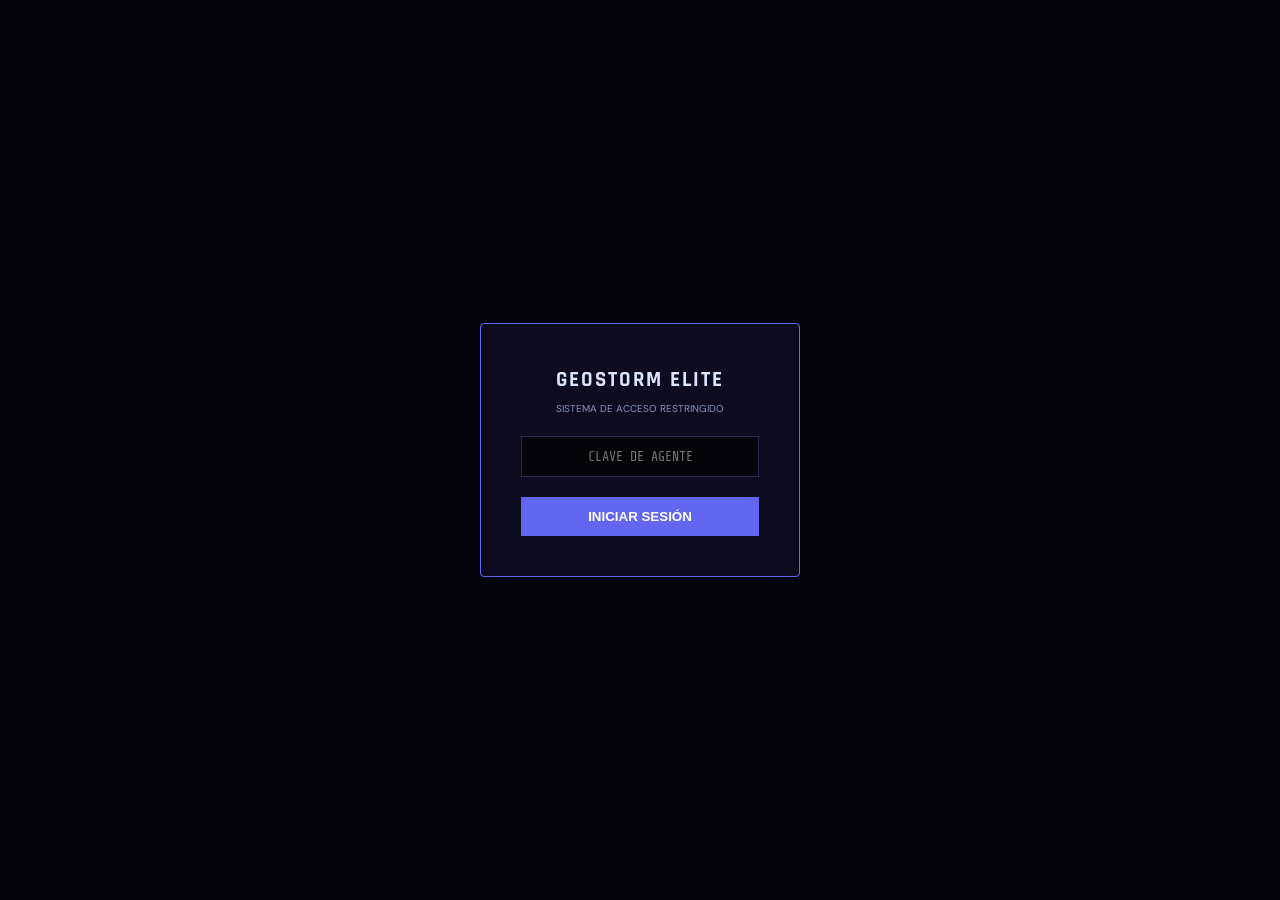
==== commit 578ad18f: "Update index.html" ====
--- a/index.html
+++ b/index.html
@@ -1,2055 +1,72 @@
 <!DOCTYPE html>
 <html lang="es">
 <head>
-<meta charset="UTF-8">
-<meta name="viewport" content="width=device-width, initial-scale=1.0">
-<title>GEOSTORM ELITE — Intelligence Hub</title>
-<link rel="preconnect" href="https://fonts.googleapis.com">
-<link rel="preconnect" href="https://fonts.gstatic.com" crossorigin>
-<link href="https://fonts.googleapis.com/css2?family=Share+Tech+Mono&family=Rajdhani:wght@400;500;600;700&family=DM+Sans:opsz,wght@9..40,300;9..40,400;9..40,500;9..40,600&display=swap" rel="stylesheet">
+    <meta charset="UTF-8">
+    <meta name="viewport" content="width=device-width, initial-scale=1.0">
+    <title>GEOSTORM ELITE — Intelligence Hub</title>
+    
+    <link rel="preconnect" href="https://fonts.googleapis.com">
+    <link rel="preconnect" href="https://fonts.gstatic.com" crossorigin>
+    <link href="https://fonts.googleapis.com/css2?family=Share+Tech+Mono&family=Rajdhani:wght@400;700&family=DM+Sans:wght@400;500&display=swap" rel="stylesheet">
 
-<style>
-/* ═══════════════════════════════════════════════════════════
-   DESIGN TOKENS — No modificar sin autorización
-═══════════════════════════════════════════════════════════ */
-*,*::before,*::after { box-sizing: border-box; margin: 0; padding: 0; }
-
-:root {
-  /* Backgrounds */
-  --bg0:    #04040a;
-  --bg1:    #06060f;
-  --bg2:    #080815;
-  --surf:   #0c0c1e;
-  --surf2:  #10102a;
-  --surf3:  #141438;
-
-  /* Brand — Indigo */
-  --ind:    #6366f1;
-  --ind2:   #4f52cc;
-  --ind3:   #a5b4fc;
-  --id:     rgba(99,102,241,.1);
-  --ig:     rgba(99,102,241,.25);
-  --ib:     rgba(99,102,241,.32);
-
-  /* Success — Green */
-  --grn:    #22c55e;
-  --grn2:   #16a34a;
-  --grn3:   #4ade80;
-  --gd:     rgba(34,197,94,.1);
-  --gg:     rgba(34,197,94,.22);
-  --gb:     rgba(34,197,94,.28);
-
-  /* Alert — Orange */
-  --orn:    #f97316;
-  --od:     rgba(249,115,22,.1);
-  --og:     rgba(249,115,22,.22);
-  --ob:     rgba(249,115,22,.28);
-
-  /* Danger — Red */
-  --red:    #ef4444;
-  --rd:     rgba(239,68,68,.1);
-  --rb:     rgba(239,68,68,.28);
-
-  /* Misc accents */
-  --yel:    #eab308;
-  --yd:     rgba(234,179,8,.1);
-  --cyn:    #22d3ee;
-  --cd:     rgba(34,211,238,.1);
-  --pur:    #a78bfa;
-
-  /* Text */
-  --wh:     #dde4ff;
-  --wh2:    #8892bb;
-  --mu:     #3a3e6e;
-
-  /* Borders */
-  --bdr:    rgba(255,255,255,.05);
-  --bdr2:   rgba(255,255,255,.09);
-  --bdr3:   rgba(255,255,255,.18);
-
-  /* Typography */
-  --mono:   'Share Tech Mono', monospace;
-  --head:   'Rajdhani', sans-serif;
-  --body:   'DM Sans', sans-serif;
-
-  /* Layout */
-  --SB:     240px;
-  --TOP:    50px;
-}
-
-/* ═══════════════════════════════════════════════════════════
-   BASE
-═══════════════════════════════════════════════════════════ */
-html, body {
-  height: 100%;
-  overflow: hidden;
-  background: var(--bg0);
-  color: var(--wh);
-  font-family: var(--mono);
-}
-
-/* CRT scanlines */
-body::before {
-  content: '';
-  position: fixed; inset: 0;
-  pointer-events: none; z-index: 9998;
-  background: repeating-linear-gradient(
-    0deg, transparent, transparent 3px,
-    rgba(0,0,0,.032) 3px, rgba(0,0,0,.032) 4px
-  );
-}
-
-/* Film grain */
-body::after {
-  content: '';
-  position: fixed; inset: 0;
-  pointer-events: none; z-index: 9997;
-  opacity: .022;
-  background-image: url("data:image/svg+xml,%3Csvg xmlns='http://www.w3.org/2000/svg' width='256' height='256'%3E%3Cfilter id='n'%3E%3CfeTurbulence type='fractalNoise' baseFrequency='.85' numOctaves='4' stitchTiles='stitch'/%3E%3C/filter%3E%3Crect width='256' height='256' filter='url(%23n)'/%3E%3C/svg%3E");
-}
-
-::-webkit-scrollbar { width: 3px; height: 3px; }
-::-webkit-scrollbar-track { background: transparent; }
-::-webkit-scrollbar-thumb { background: var(--mu); border-radius: 2px; }
-
-/* ═══════════════════════════════════════════════════════════
-   GLASS UTILITY
-═══════════════════════════════════════════════════════════ */
-.glass {
-  background: rgba(12,12,30,.78);
-  backdrop-filter: blur(16px) saturate(1.3);
-  -webkit-backdrop-filter: blur(16px) saturate(1.3);
-  border: 1px solid var(--bdr2);
-  border-radius: 6px;
-  position: relative;
-  overflow: hidden;
-}
-.glass::before {
-  content: '';
-  position: absolute; top: 0; left: 0; right: 0; height: 1px;
-  background: linear-gradient(90deg, transparent, rgba(255,255,255,.18), transparent);
-}
-
-/* ═══════════════════════════════════════════════════════════
-   ██████  GATEKEEPER WALL  ██████
-   Security: DO NOT MODIFY — required for auth flow
-═══════════════════════════════════════════════════════════ */
-#gatekeeper {
-  position: fixed; inset: 0;
-  z-index: 10000;
-  background: var(--bg0);
-  display: flex;
-  flex-direction: column;
-  align-items: center;
-  justify-content: center;
-  gap: 0;
-  transition: opacity .6s ease, visibility .6s ease;
-}
-#gatekeeper.unlocked {
-  opacity: 0;
-  visibility: hidden;
-  pointer-events: none;
-}
-
-.gk-logo {
-  display: flex;
-  align-items: center;
-  gap: 12px;
-  margin-bottom: 40px;
-  animation: gkfadein .8s ease both;
-}
-.gk-bolt svg { width: 32px; height: 32px; }
-.gk-name {
-  font-family: var(--head);
-  font-size: 28px; font-weight: 700;
-  letter-spacing: .14em; text-transform: uppercase;
-  color: var(--wh);
-}
-.gk-name em { color: var(--ind); font-style: normal; }
-.gk-badge {
-  font-family: var(--mono);
-  font-size: 9px; letter-spacing: .12em;
-  padding: 2px 8px; border-radius: 2px;
-  background: linear-gradient(135deg, var(--ind2), var(--ind));
-  color: #fff;
-}
-
-.gk-card {
-  width: 360px;
-  padding: 32px;
-  animation: gkfadein .8s ease .15s both;
-}
-
-.gk-card-title {
-  font-family: var(--mono);
-  font-size: 10px; letter-spacing: .2em;
-  text-transform: uppercase; color: var(--mu);
-  margin-bottom: 24px;
-  display: flex; align-items: center; gap: 8px;
-}
-.gk-card-title::after {
-  content: ''; flex: 1; height: 1px; background: var(--bdr2);
-}
-
-.gk-field { margin-bottom: 16px; }
-.gk-label {
-  display: block;
-  font-family: var(--mono); font-size: 9px;
-  letter-spacing: .14em; text-transform: uppercase;
-  color: var(--mu); margin-bottom: 7px;
-}
-.gk-input {
-  width: 100%; padding: 11px 14px;
-  background: var(--surf2);
-  border: 1px solid var(--bdr2);
-  border-radius: 3px;
-  font-family: var(--mono); font-size: 13px;
-  color: var(--wh);
-  outline: none;
-  transition: border-color .2s, box-shadow .2s;
-  letter-spacing: .06em;
-}
-.gk-input:focus {
-  border-color: var(--ind);
-  box-shadow: 0 0 0 2px rgba(99,102,241,.15);
-}
-
-.gk-btn {
-  width: 100%; padding: 13px;
-  background: var(--ind);
-  border: none; border-radius: 3px; cursor: pointer;
-  font-family: var(--head); font-size: 15px; font-weight: 700;
-  letter-spacing: .1em; text-transform: uppercase;
-  color: #fff;
-  transition: all .2s;
-  margin-top: 8px;
-  position: relative; overflow: hidden;
-}
-.gk-btn::before {
-  content: '';
-  position: absolute; left: -100%; top: 0;
-  width: 100%; height: 100%;
-  background: linear-gradient(90deg, transparent, rgba(255,255,255,.12), transparent);
-  transition: left .4s;
-}
-.gk-btn:hover::before { left: 100%; }
-.gk-btn:hover {
-  background: var(--ind2);
-  box-shadow: 0 0 28px rgba(99,102,241,.45);
-  transform: translateY(-1px);
-}
-
-.gk-error {
-  font-family: var(--mono); font-size: 10px;
-  color: var(--red); letter-spacing: .06em;
-  margin-top: 10px; text-align: center;
-  min-height: 16px;
-}
-
-.gk-footer {
-  margin-top: 28px;
-  font-family: var(--mono); font-size: 9px;
-  color: var(--mu); letter-spacing: .08em;
-  text-align: center;
-  animation: gkfadein .8s ease .3s both;
-}
-.gk-footer span { color: var(--grn); }
-
-@keyframes gkfadein {
-  from { opacity: 0; transform: translateY(12px); }
-  to   { opacity: 1; transform: translateY(0); }
-}
-
-/* Typing cursor blink on input focus */
-.gk-input::placeholder { color: var(--mu); }
-
-/* ═══════════════════════════════════════════════════════════
-   APP SHELL
-═══════════════════════════════════════════════════════════ */
-#app {
-  display: grid;
-  grid-template-rows: var(--TOP) 1fr;
-  grid-template-columns: var(--SB) 1fr;
-  height: 100vh;
-  overflow: hidden;
-}
-
-/* ═══════════════════════════════════════════════════════════
-   TOPBAR
-═══════════════════════════════════════════════════════════ */
-#topbar {
-  grid-column: 1 / -1;
-  display: flex; align-items: center;
-  background: rgba(4,4,10,.94);
-  backdrop-filter: blur(24px);
-  -webkit-backdrop-filter: blur(24px);
-  border-bottom: 1px solid var(--bdr2);
-  z-index: 300; position: relative;
-}
-
-.tb-brand {
-  width: var(--SB); height: 100%;
-  display: flex; align-items: center; gap: 10px;
-  padding: 0 18px;
-  border-right: 1px solid var(--bdr2);
-  flex-shrink: 0;
-}
-.brand-bolt svg { width: 22px; height: 22px; }
-.brand-name {
-  font-family: var(--head); font-size: 20px; font-weight: 700;
-  letter-spacing: .12em; text-transform: uppercase; color: var(--wh);
-}
-.brand-name em { color: var(--ind); font-style: normal; }
-.brand-badge {
-  margin-left: auto; flex-shrink: 0;
-  font-family: var(--mono); font-size: 8px; letter-spacing: .12em;
-  padding: 2px 7px; border-radius: 2px;
-  background: linear-gradient(135deg, var(--ind2), var(--ind)); color: #fff;
-}
-
-.ham {
-  display: none; align-items: center; justify-content: center;
-  width: 36px; height: 36px; background: none;
-  border: 1px solid var(--bdr2); border-radius: 3px;
-  cursor: pointer; color: var(--wh2); font-size: 17px;
-  margin-left: auto; margin-right: 10px;
-  transition: all .15s;
-}
-.ham:hover { border-color: var(--ind); color: var(--ind3); }
-
-/* Ticker */
-.tb-ticker {
-  flex: 1; overflow: hidden; position: relative;
-  height: 100%; display: flex; align-items: center;
-}
-.tb-ticker::before, .tb-ticker::after {
-  content: ''; position: absolute; top: 0; bottom: 0;
-  width: 52px; z-index: 2; pointer-events: none;
-}
-.tb-ticker::before { left: 0;  background: linear-gradient(90deg,  rgba(4,4,10,.94), transparent); }
-.tb-ticker::after  { right: 0; background: linear-gradient(-90deg, rgba(4,4,10,.94), transparent); }
-
-.tick-scroll {
-  display: flex; white-space: nowrap;
-  animation: tscroll 65s linear infinite;
-}
-.tick-item {
-  display: inline-flex; align-items: center; gap: 7px;
-  padding: 0 30px;
-  font-family: var(--mono); font-size: 10.5px; letter-spacing: .04em;
-}
-.tick-dot { width: 5px; height: 5px; border-radius: 50%; flex-shrink: 0; }
-.tick-sep { color: var(--mu); padding: 0 4px; opacity: .6; }
-.tick-item.ok   { color: var(--grn); } .tick-item.ok   .tick-dot { background: var(--grn); box-shadow: 0 0 6px var(--grn); }
-.tick-item.warn { color: var(--orn); } .tick-item.warn .tick-dot { background: var(--orn); }
-.tick-item.bad  { color: var(--red); } .tick-item.bad  .tick-dot { background: var(--red); }
-
-@keyframes tscroll { from { transform: translateX(0); } to { transform: translateX(-50%); } }
-
-.tb-right {
-  display: flex; align-items: center; gap: 14px;
-  padding: 0 16px; flex-shrink: 0;
-}
-.tb-live {
-  display: flex; align-items: center; gap: 6px;
-  font-family: var(--mono); font-size: 10px;
-  letter-spacing: .08em; text-transform: uppercase; color: var(--grn);
-}
-.live-dot {
-  width: 6px; height: 6px; border-radius: 50%; background: var(--grn);
-  animation: ldot 1.8s ease-in-out infinite;
-}
-@keyframes ldot {
-  0%, 100% { box-shadow: 0 0 0 0 rgba(34,197,94,.6); }
-  50%       { box-shadow: 0 0 0 5px rgba(34,197,94,0); }
-}
-.tb-clock { font-family: var(--mono); font-size: 11px; color: var(--wh2); }
-
-/* ═══════════════════════════════════════════════════════════
-   SIDEBAR
-═══════════════════════════════════════════════════════════ */
-#sidebar {
-  grid-row: 2;
-  background: rgba(6,6,15,.92);
-  backdrop-filter: blur(20px); -webkit-backdrop-filter: blur(20px);
-  border-right: 1px solid var(--bdr2);
-  overflow-y: auto;
-  display: flex; flex-direction: column;
-  z-index: 100; transition: transform .25s ease;
-}
-
-.sb-lbl {
-  font-family: var(--mono); font-size: 9px;
-  letter-spacing: .2em; text-transform: uppercase; color: var(--mu);
-  padding: 16px 18px 6px;
-}
-.nav-item {
-  display: flex; align-items: center; gap: 11px;
-  padding: 10px 18px; cursor: pointer; user-select: none;
-  font-family: var(--head); font-size: 14px; font-weight: 600;
-  letter-spacing: .06em; text-transform: uppercase;
-  color: var(--mu); border-left: 2px solid transparent;
-  transition: all .15s;
-}
-.nav-item:hover { color: var(--wh2); background: rgba(255,255,255,.025); }
-.nav-item.active {
-  color: var(--grn); border-left-color: var(--grn);
-  background: linear-gradient(90deg, rgba(34,197,94,.09), transparent);
-}
-.ni-ico { font-size: 13px; width: 17px; text-align: center; flex-shrink: 0; }
-.ni-badge {
-  margin-left: auto; font-family: var(--mono); font-size: 9px;
-  padding: 1px 7px; border-radius: 2px;
-}
-.ni-badge.live { background: var(--gd); color: var(--grn); border: 1px solid var(--gb); animation: ldot 2s ease-in-out infinite; }
-.ni-badge.beta { background: var(--id); color: var(--ind3); border: 1px solid var(--ib); }
-
-.sb-div { height: 1px; background: var(--bdr); margin: 6px 18px; }
-
-.sb-stats {
-  margin: 10px; padding: 12px; border-radius: 5px;
-  background: linear-gradient(135deg, rgba(99,102,241,.07), rgba(34,197,94,.04));
-  border: 1px solid var(--bdr2);
-}
-.ss-row {
-  display: flex; align-items: center; justify-content: space-between;
-  font-family: var(--mono); font-size: 9px; margin-bottom: 4px;
-}
-.ss-row:last-child { margin-bottom: 0; }
-.ss-l { color: var(--mu); text-transform: uppercase; letter-spacing: .05em; }
-.ss-v { color: var(--grn); font-weight: 700; }
-.ss-v.warn { color: var(--orn); }
-
-.sb-footer {
-  margin-top: auto; padding: 14px 18px;
-  border-top: 1px solid var(--bdr);
-  font-family: var(--mono); font-size: 9px; color: var(--mu); line-height: 1.9;
-}
-.sb-footer strong { color: var(--grn); }
-
-/* ═══════════════════════════════════════════════════════════
-   MAIN CONTENT AREA
-═══════════════════════════════════════════════════════════ */
-#main {
-  grid-row: 2;
-  overflow-y: auto; overflow-x: hidden;
-  background: var(--bg2);
-}
-
-.page { display: none; min-height: 100%; }
-.page.active { display: block; }
-
-/* ═══════════════════════════════════════════════════════════
-   PAGE HEADER STRIP
-═══════════════════════════════════════════════════════════ */
-.ph {
-  padding: 16px 22px 12px; border-bottom: 1px solid var(--bdr);
-  display: flex; align-items: center; justify-content: space-between;
-  position: sticky; top: 0; z-index: 50;
-  background: rgba(8,8,21,.93);
-  backdrop-filter: blur(18px);
-  flex-wrap: wrap; gap: 10px;
-}
-.ph-title {
-  font-family: var(--head); font-size: 22px; font-weight: 700;
-  letter-spacing: .08em; text-transform: uppercase;
-}
-.ph-title span { color: var(--grn); }
-.ph-sub { font-family: var(--mono); font-size: 9px; color: var(--mu); margin-top: 2px; letter-spacing: .06em; }
-.ph-r { display: flex; gap: 8px; align-items: center; flex-wrap: wrap; }
-
-.btn {
-  display: inline-flex; align-items: center; gap: 6px;
-  padding: 6px 13px; border-radius: 3px; cursor: pointer;
-  font-family: var(--mono); font-size: 10px; letter-spacing: .07em; text-transform: uppercase;
-  border: 1px solid var(--bdr2); background: transparent; color: var(--wh2);
-  text-decoration: none; transition: all .15s;
-}
-.btn:hover { border-color: var(--ind); color: var(--ind3); background: var(--id); }
-.btn.g { border-color: var(--grn); color: var(--grn); background: var(--gd); }
-.btn.g:hover { background: rgba(34,197,94,.18); }
-
-/* ═══════════════════════════════════════════════════════════
-   HOME PAGE — TWO-COLUMN LAYOUT
-═══════════════════════════════════════════════════════════ */
-.home-two-col {
-  display: grid;
-  grid-template-columns: 1fr 340px;
-  gap: 0;
-  height: calc(100vh - var(--TOP) - 57px);
-  overflow: hidden;
-}
-
-/* ── Left: Welcome column ── */
-.home-main-col {
-  overflow-y: auto;
-  padding: 24px 24px 24px 24px;
-  display: flex;
-  flex-direction: column;
-  gap: 20px;
-  border-right: 1px solid var(--bdr);
-}
-
-/* Welcome hero */
-.welcome-hero {
-  padding: 28px 24px 24px;
-  position: relative;
-  overflow: hidden;
-}
-.welcome-hero::before {
-  content: '';
-  position: absolute; inset: 0;
-  background: linear-gradient(135deg, rgba(99,102,241,.06) 0%, rgba(34,197,94,.03) 100%);
-  pointer-events: none;
-}
-.welcome-eyebrow {
-  font-family: var(--mono); font-size: 10px;
-  letter-spacing: .22em; text-transform: uppercase; color: var(--ind3);
-  margin-bottom: 12px;
-  display: flex; align-items: center; gap: 8px;
-}
-.welcome-eyebrow::before {
-  content: ''; display: block; width: 20px; height: 1px; background: var(--ind);
-}
-.welcome-title {
-  font-family: var(--head); font-size: clamp(28px, 3vw, 44px); font-weight: 700;
-  letter-spacing: .06em; text-transform: uppercase; line-height: 1.1;
-  margin-bottom: 14px;
-}
-.welcome-title .acc { color: var(--grn); }
-.welcome-title .dim { color: var(--wh2); font-weight: 500; display: block; font-size: 60%; letter-spacing: .1em; margin-bottom: 4px; }
-.welcome-sub {
-  font-family: var(--body); font-size: 14px; color: var(--wh2);
-  line-height: 1.8; max-width: 560px; font-weight: 300;
-  margin-bottom: 20px;
-}
-.welcome-sub strong { color: var(--wh); font-weight: 600; }
-.welcome-btns { display: flex; gap: 10px; flex-wrap: wrap; }
-
-.btn-primary {
-  display: inline-flex; align-items: center; gap: 8px;
-  padding: 11px 24px; border-radius: 3px; cursor: pointer;
-  font-family: var(--head); font-size: 14px; font-weight: 700;
-  letter-spacing: .08em; text-transform: uppercase;
-  background: var(--ind); border: none; color: #fff;
-  transition: all .2s;
-  box-shadow: 0 0 28px rgba(99,102,241,.3);
-  position: relative; overflow: hidden;
-}
-.btn-primary::before {
-  content: '';
-  position: absolute; left: -100%; top: 0;
-  width: 100%; height: 100%;
-  background: linear-gradient(90deg, transparent, rgba(255,255,255,.1), transparent);
-  transition: left .4s;
-}
-.btn-primary:hover::before { left: 100%; }
-.btn-primary:hover {
-  background: var(--ind2);
-  box-shadow: 0 0 44px rgba(99,102,241,.5);
-  transform: translateY(-1px);
-}
-
-/* Metrics grid */
-.metrics-4 {
-  display: grid;
-  grid-template-columns: repeat(2, 1fr);
-  gap: 10px;
-}
-.metric-card {
-  background: var(--surf); border: 1px solid var(--bdr2);
-  border-radius: 5px; padding: 16px 18px;
-  position: relative; overflow: hidden;
-  transition: border-color .2s;
-}
-.metric-card:hover { border-color: var(--bdr3); }
-.metric-card::after {
-  content: ''; position: absolute;
-  bottom: 0; left: 0; right: 0; height: 2px;
-}
-.metric-card.g::after { background: linear-gradient(90deg, transparent, var(--grn), transparent); }
-.metric-card.i::after { background: linear-gradient(90deg, transparent, var(--ind), transparent); }
-.metric-card.o::after { background: linear-gradient(90deg, transparent, var(--orn), transparent); }
-.metric-card.r::after { background: linear-gradient(90deg, transparent, var(--red), transparent); }
-
-.mc-label {
-  font-family: var(--mono); font-size: 9px;
-  letter-spacing: .14em; text-transform: uppercase; color: var(--mu);
-  margin-bottom: 8px;
-}
-.mc-value {
-  font-family: var(--head); font-size: 36px; font-weight: 700;
-  line-height: 1; margin-bottom: 3px;
-}
-.mc-value.g { color: var(--grn); text-shadow: 0 0 20px var(--gg); }
-.mc-value.i { color: var(--ind3); text-shadow: 0 0 20px var(--ig); }
-.mc-value.o { color: var(--orn); text-shadow: 0 0 16px var(--og); }
-.mc-value.r { color: var(--red); }
-.mc-sub { font-family: var(--mono); font-size: 9px; color: var(--mu); text-transform: uppercase; letter-spacing: .06em; }
-
-/* Accuracy bars */
-.acc-panel {
-  background: var(--surf); border: 1px solid var(--bdr2); border-radius: 5px; padding: 18px;
-}
-.panel-lbl {
-  font-family: var(--mono); font-size: 9px; letter-spacing: .16em;
-  text-transform: uppercase; color: var(--mu); margin-bottom: 14px;
-  display: flex; align-items: center; gap: 8px;
-}
-.panel-lbl::after { content: ''; flex: 1; height: 1px; background: var(--bdr); }
-
-.acc-rows { display: flex; flex-direction: column; gap: 8px; }
-.acc-row { display: flex; align-items: center; gap: 8px; font-family: var(--mono); font-size: 10px; }
-.acc-lbl { color: var(--mu); width: 72px; text-transform: uppercase; letter-spacing: .04em; flex-shrink: 0; }
-.acc-track { flex: 1; height: 4px; background: var(--surf3); border-radius: 2px; overflow: hidden; }
-.acc-fill  { height: 100%; border-radius: 2px; animation: fillup 1.4s ease .2s both; }
-@keyframes fillup { from { width: 0 !important; } }
-.acc-pct { color: var(--grn); width: 28px; text-align: right; }
-
-/* Status table */
-.data-tbl { width: 100%; border-collapse: collapse; }
-.data-tbl th {
-  font-family: var(--mono); font-size: 9px; letter-spacing: .1em;
-  text-transform: uppercase; color: var(--mu);
-  padding: 6px 10px; text-align: left; border-bottom: 1px solid var(--bdr2);
-}
-.data-tbl td {
-  font-family: var(--mono); font-size: 10px; color: var(--wh2);
-  padding: 7px 10px; border-bottom: 1px solid var(--bdr);
-}
-.data-tbl tr:hover td { background: rgba(255,255,255,.018); }
-.td-g { color: var(--grn); font-weight: 700; }
-.td-o { color: var(--orn); font-weight: 700; }
-.td-r { color: var(--red); font-weight: 700; }
-.td-i { color: var(--ind3); }
-
-.pill {
-  display: inline-block; padding: 2px 8px; border-radius: 2px;
-  font-family: var(--mono); font-size: 9px; letter-spacing: .04em;
-  text-transform: uppercase; border: 1px solid;
-}
-.pill-g { background: var(--gd); color: var(--grn); border-color: var(--gb); }
-.pill-o { background: var(--od); color: var(--orn); border-color: var(--ob); }
-.pill-r { background: var(--rd); color: var(--red); border-color: var(--rb); }
-
-/* ─────────────────────────────────────────────────────────
-   ▶ GLOBAL THREAT FEED — Right sidebar column
-   Spec: 1px solid var(--bdr3), bg var(--surf), LED verde
-─────────────────────────────────────────────────────────── */
-.threat-feed-col {
-  border-left: 1px solid var(--bdr3);
-  background: var(--surf);
-  display: flex; flex-direction: column;
-  overflow: hidden;
-}
-
-/* Feed header */
-.tf-header {
-  padding: 14px 16px 10px;
-  border-bottom: 1px solid var(--bdr2);
-  background: rgba(8,8,21,.7);
-  flex-shrink: 0;
-}
-.tf-title-row {
-  display: flex; align-items: center; gap: 10px; margin-bottom: 4px;
-}
-.tf-title {
-  font-family: var(--head); font-size: 14px; font-weight: 700;
-  letter-spacing: .08em; text-transform: uppercase; color: var(--wh);
-  flex: 1;
-}
-
-/* ── LED Indicator ── */
-.led-live {
-  display: flex; align-items: center; gap: 6px;
-  font-family: var(--mono); font-size: 8px;
-  letter-spacing: .1em; text-transform: uppercase; color: var(--grn);
-  padding: 3px 8px; border-radius: 2px;
-  background: var(--gd); border: 1px solid var(--gb);
-}
-.led {
-  width: 7px; height: 7px; border-radius: 50%;
-  background: var(--grn);
-  box-shadow: 0 0 4px var(--grn), 0 0 8px rgba(34,197,94,.5);
-  animation: ledblink 1.6s ease-in-out infinite;
-  flex-shrink: 0;
-}
-@keyframes ledblink {
-  0%, 100% { opacity: 1; box-shadow: 0 0 4px var(--grn), 0 0 10px rgba(34,197,94,.6); }
-  50%       { opacity: .5; box-shadow: 0 0 2px var(--grn); }
-}
-
-.tf-sub {
-  font-family: var(--mono); font-size: 9px;
-  color: var(--mu); letter-spacing: .06em;
-}
-
-/* Feed filters */
-.tf-filters {
-  display: flex; gap: 4px; flex-wrap: wrap;
-  padding: 8px 16px;
-  border-bottom: 1px solid var(--bdr);
-  flex-shrink: 0;
-}
-.tf-chip {
-  padding: 3px 9px; border-radius: 2px; cursor: pointer;
-  font-family: var(--mono); font-size: 8px; letter-spacing: .07em; text-transform: uppercase;
-  border: 1px solid var(--bdr2); background: transparent; color: var(--mu);
-  transition: all .15s;
-}
-.tf-chip.active, .tf-chip:hover {
-  border-color: var(--grn); color: var(--grn); background: var(--gd);
-}
-
-/* News list scroll area */
-.tf-scroll {
-  flex: 1; overflow-y: auto;
-  padding: 10px 12px;
-  display: flex; flex-direction: column; gap: 8px;
-}
-
-/* Loading skeleton */
-.tf-skeleton {
-  display: flex; flex-direction: column; gap: 8px;
-}
-.skel-item {
-  background: var(--surf2); border: 1px solid var(--bdr); border-radius: 4px; padding: 12px;
-}
-.skel-bar {
-  height: 8px; border-radius: 2px; background: var(--surf3);
-  animation: skel-pulse 1.5s ease-in-out infinite;
-  margin-bottom: 6px;
-}
-.skel-bar:last-child { width: 60%; margin-bottom: 0; }
-@keyframes skel-pulse { 0%, 100% { opacity: .4; } 50% { opacity: .8; } }
-
-/* News item card */
-.tf-news-item {
-  background: var(--surf2); border: 1px solid var(--bdr2); border-radius: 4px;
-  padding: 11px 12px;
-  transition: border-color .15s, transform .15s; cursor: default;
-  position: relative; overflow: hidden;
-}
-.tf-news-item::before {
-  content: ''; position: absolute; left: 0; top: 0; bottom: 0; width: 2px;
-}
-.tf-news-item.cat-crypto::before  { background: var(--yel); }
-.tf-news-item.cat-geo::before     { background: var(--red); }
-.tf-news-item.cat-market::before  { background: var(--grn); }
-.tf-news-item.cat-tech::before    { background: var(--ind3); }
-.tf-news-item.cat-energy::before  { background: var(--orn); }
-.tf-news-item:hover { border-color: var(--bdr3); transform: translateX(2px); }
-
-.tf-news-top {
-  display: flex; align-items: center; justify-content: space-between;
-  gap: 8px; margin-bottom: 6px;
-}
-.tf-news-source {
-  font-family: var(--mono); font-size: 8px;
-  text-transform: uppercase; letter-spacing: .08em;
-  color: var(--ind3);
-}
-.tf-news-time {
-  font-family: var(--mono); font-size: 8px;
-  color: var(--mu); white-space: nowrap;
-}
-.tf-news-title {
-  font-family: var(--head); font-size: 13px; font-weight: 600;
-  color: var(--wh); line-height: 1.35; margin-bottom: 6px;
-}
-.tf-news-title a {
-  color: inherit; text-decoration: none;
-  transition: color .15s;
-}
-.tf-news-title a:hover { color: var(--grn); }
-.tf-news-tags { display: flex; gap: 4px; flex-wrap: wrap; }
-.tf-news-tag {
-  padding: 1px 6px; border-radius: 2px;
-  font-family: var(--mono); font-size: 8px; letter-spacing: .04em; text-transform: uppercase;
-  border: 1px solid;
-}
-.tf-news-tag.crypto { background: var(--yd); color: var(--yel); border-color: rgba(234,179,8,.3); }
-.tf-news-tag.geo    { background: var(--rd); color: var(--red); border-color: var(--rb); }
-.tf-news-tag.bull   { background: var(--gd); color: var(--grn); border-color: var(--gb); }
-.tf-news-tag.bear   { background: var(--od); color: var(--orn); border-color: var(--ob); }
-.tf-news-tag.neutral{ background: var(--surf3); color: var(--mu); border-color: var(--bdr); }
-.tf-news-tag.tech   { background: var(--id); color: var(--ind3); border-color: var(--ib); }
-
-/* Feed footer */
-.tf-footer {
-  padding: 10px 16px;
-  border-top: 1px solid var(--bdr);
-  display: flex; align-items: center; justify-content: space-between;
-  flex-shrink: 0;
-}
-.tf-footer-txt {
-  font-family: var(--mono); font-size: 8px;
-  color: var(--mu); letter-spacing: .06em;
-}
-.tf-refresh-btn {
-  font-family: var(--mono); font-size: 8px; letter-spacing: .08em; text-transform: uppercase;
-  padding: 3px 9px; border: 1px solid var(--bdr2); border-radius: 2px;
-  background: transparent; color: var(--mu); cursor: pointer; transition: all .15s;
-}
-.tf-refresh-btn:hover { border-color: var(--grn); color: var(--grn); background: var(--gd); }
-
-/* Error state */
-.tf-error {
-  display: flex; flex-direction: column; align-items: center; justify-content: center;
-  gap: 10px; padding: 32px 16px; text-align: center;
-}
-.tf-error-icon { font-size: 28px; opacity: .5; }
-.tf-error-txt { font-family: var(--mono); font-size: 10px; color: var(--mu); line-height: 1.7; }
-.tf-error-txt a { color: var(--ind3); }
-
-/* ═══════════════════════════════════════════════════════════
-   LIVE FEED PAGE
-═══════════════════════════════════════════════════════════ */
-.feed-shell {
-  display: grid; grid-template-columns: 1fr 290px;
-  height: calc(100vh - var(--TOP) - 57px); overflow: hidden;
-}
-.feed-main-wrap { display: flex; flex-direction: column; overflow: hidden; }
-.chips-row {
-  display: flex; gap: 6px; flex-wrap: wrap;
-  padding: 10px 14px; flex-shrink: 0;
-}
-.chip {
-  padding: 4px 12px; border-radius: 2px;
-  font-family: var(--mono); font-size: 9px; letter-spacing: .08em; text-transform: uppercase;
-  border: 1px solid var(--bdr2); background: transparent; color: var(--mu);
-  cursor: pointer; transition: all .15s;
-}
-.chip.active, .chip:hover { border-color: var(--grn); color: var(--grn); background: var(--gd); }
-
-.feed-scroll { overflow-y: auto; flex: 1; padding: 0 14px 14px; display: flex; flex-direction: column; gap: 10px; }
-
-/* Alert card */
-.alert-card {
-  background: rgba(12,12,30,.78); backdrop-filter: blur(12px); -webkit-backdrop-filter: blur(12px);
-  border: 1px solid var(--bdr2); border-radius: 5px;
-  padding: 15px 15px 13px; position: relative; overflow: hidden;
-  transition: border-color .18s, transform .15s;
-}
-.alert-card::after { content: ''; position: absolute; left: 0; top: 0; bottom: 0; width: 3px; }
-.alert-card.lv-hi::after { background: var(--grn); box-shadow: 1px 0 12px var(--gg); }
-.alert-card.lv-md::after { background: var(--orn); box-shadow: 1px 0 10px var(--og); }
-.alert-card.lv-lo::after { background: var(--red); }
-.alert-card:hover { border-color: var(--bdr3); transform: translateX(2px); }
-
-.ac-top { display: flex; align-items: flex-start; justify-content: space-between; gap: 10px; margin-bottom: 9px; }
-.ac-title { font-family: var(--head); font-size: 15px; font-weight: 700; color: var(--wh); line-height: 1.25; flex: 1; }
-.ac-meta { display: flex; flex-direction: column; align-items: flex-end; gap: 3px; flex-shrink: 0; }
-.ac-time  { font-family: var(--mono); font-size: 9px; color: var(--mu); white-space: nowrap; }
-.ac-id    { font-family: var(--mono); font-size: 9px; color: var(--ind3); }
-
-.src-row { display: flex; gap: 5px; flex-wrap: wrap; margin-bottom: 10px; }
-.src-btn {
-  display: inline-flex; align-items: center; gap: 5px;
-  padding: 3px 10px; border-radius: 2px;
-  font-family: var(--mono); font-size: 9px; letter-spacing: .07em; text-transform: uppercase;
-  border: 1px solid; text-decoration: none;
-  position: relative; overflow: hidden; transition: all .15s;
-}
-.src-btn::before {
-  content: ''; position: absolute; left: -100%; top: 0; width: 100%; height: 100%;
-  background: linear-gradient(90deg, transparent, rgba(255,255,255,.1), transparent);
-  transition: left .35s;
-}
-.src-btn:hover::before { left: 100%; }
-.src-btn:hover { filter: brightness(1.35); transform: translateY(-1px); box-shadow: 0 4px 14px rgba(0,0,0,.5); }
-
-.sb-rtr { background: rgba(255,103,0,.1);  color: #ff6900; border-color: rgba(255,103,0,.3); }
-.sb-bbg { background: var(--od);           color: var(--orn); border-color: var(--ob); }
-.sb-gov { background: var(--id);           color: var(--ind3); border-color: var(--ib); }
-.sb-x   { background: rgba(255,255,255,.05); color: var(--wh2); border-color: var(--bdr2); }
-.sb-ft  { background: var(--yd);           color: var(--yel); border-color: rgba(234,179,8,.3); }
-.sb-wsj { background: var(--cd);           color: var(--cyn); border-color: rgba(34,211,238,.3); }
-.sb-ap  { background: var(--gd);           color: var(--grn); border-color: var(--gb); }
-.sb-eu  { background: rgba(56,189,248,.1); color: #38bdf8;    border-color: rgba(56,189,248,.3); }
-
-.conf-row { display: flex; align-items: center; gap: 10px; margin-bottom: 9px; }
-.conf-lbl { font-family: var(--mono); font-size: 9px; color: var(--mu); text-transform: uppercase; letter-spacing: .07em; width: 78px; flex-shrink: 0; }
-.conf-track { flex: 1; height: 6px; background: var(--surf3); border-radius: 3px; overflow: hidden; }
-.conf-bar { height: 100%; border-radius: 3px; animation: fillup 1s ease .1s both; position: relative; }
-.conf-bar::after {
-  content: ''; position: absolute; right: 0; top: 0; bottom: 0; width: 26px;
-  background: linear-gradient(90deg, transparent, rgba(255,255,255,.22));
-  animation: sweep .8s ease .8s both;
-}
-@keyframes sweep { from { opacity: 1; transform: translateX(-26px); } to { opacity: 0; transform: translateX(8px); } }
-.conf-bar.hi { background: linear-gradient(90deg, var(--grn2), var(--grn)); box-shadow: 0 0 10px var(--gg); }
-.conf-bar.md { background: linear-gradient(90deg, #c2410c, var(--orn)); }
-.conf-bar.lo { background: var(--red); }
-.conf-pct { font-family: var(--head); font-size: 19px; font-weight: 700; width: 40px; text-align: right; flex-shrink: 0; }
-.conf-pct.hi { color: var(--grn); } .conf-pct.md { color: var(--orn); } .conf-pct.lo { color: var(--red); }
-
-.metrics-row { display: flex; gap: 7px; flex-wrap: wrap; margin-bottom: 9px; }
-.m-chip { padding: 3px 9px; border-radius: 2px; background: var(--surf2); border: 1px solid var(--bdr); color: var(--wh2); font-family: var(--mono); font-size: 9px; }
-.m-chip strong { color: var(--wh); }
-
-.sent-wrap { margin-bottom: 9px; }
-.sent-lbl { font-family: var(--mono); font-size: 9px; color: var(--mu); text-transform: uppercase; letter-spacing: .07em; margin-bottom: 5px; display: block; }
-.sent-bar { display: flex; height: 16px; border-radius: 3px; overflow: hidden; border: 1px solid var(--bdr); }
-.sent-seg { display: flex; align-items: center; justify-content: center; font-family: var(--mono); font-size: 8px; font-weight: 700; letter-spacing: .04em; transition: width .5s ease; }
-.sent-seg.bull { background: var(--grn); color: #000; }
-.sent-seg.neut { background: var(--surf3); color: var(--mu); }
-.sent-seg.bear { background: var(--orn); color: #000; }
-.sent-seg.fear { background: var(--red); color: #fff; }
-
-.sent-tags { display: flex; gap: 4px; flex-wrap: wrap; margin-top: 5px; }
-.s-tag { padding: 2px 7px; border-radius: 2px; font-family: var(--mono); font-size: 9px; text-transform: uppercase; letter-spacing: .04em; border: 1px solid; }
-.s-tag.bull { background: var(--gd); color: var(--grn); border-color: var(--gb); }
-.s-tag.bear { background: var(--od); color: var(--orn); border-color: var(--ob); }
-.s-tag.fear { background: var(--rd); color: var(--red); border-color: var(--rb); }
-.s-tag.neut { background: var(--surf3); color: var(--mu); border-color: var(--bdr); }
-
-.seal { display: flex; align-items: flex-start; gap: 8px; padding: 9px 11px; border-radius: 3px; margin-top: 9px; font-family: var(--mono); font-size: 10px; color: var(--wh2); line-height: 1.65; }
-.seal.conf { background: var(--gd); border: 1px solid var(--gb); } .seal.conf strong { color: var(--grn); }
-.seal.anal { background: var(--od); border: 1px solid var(--ob); } .seal.anal strong { color: var(--orn); }
-.seal.rej  { background: var(--rd); border: 1px solid var(--rb); } .seal.rej  strong { color: var(--red); }
-
-.feed-rail { border-left: 1px solid var(--bdr); overflow-y: auto; padding: 14px; background: rgba(6,6,15,.7); display: flex; flex-direction: column; gap: 14px; }
-.rail-title { font-family: var(--mono); font-size: 9px; letter-spacing: .15em; text-transform: uppercase; color: var(--mu); margin-bottom: 10px; padding-bottom: 6px; border-bottom: 1px solid var(--bdr); }
-.gauge-rows { display: flex; flex-direction: column; gap: 6px; }
-.g-r { display: flex; align-items: center; gap: 8px; font-family: var(--mono); font-size: 10px; }
-.g-l { color: var(--mu); width: 58px; flex-shrink: 0; text-transform: uppercase; letter-spacing: .04em; }
-.g-t { flex: 1; height: 4px; background: var(--surf3); border-radius: 2px; overflow: hidden; }
-.g-f { height: 100%; border-radius: 2px; }
-.g-f.gn { background: var(--grn); } .g-f.or { background: var(--orn); }
-.g-f.rd { background: var(--red); } .g-f.mu { background: var(--mu); }
-.g-v { width: 28px; text-align: right; font-weight: 700; }
-.g-v.gn { color: var(--grn); } .g-v.or { color: var(--orn); } .g-v.rd { color: var(--red); } .g-v.mu { color: var(--mu); }
-
-.slb { display: flex; flex-direction: column; gap: 4px; }
-.slb-r { display: flex; align-items: center; gap: 7px; padding: 5px 8px; background: var(--surf); border: 1px solid var(--bdr); border-radius: 3px; }
-.slb-rk { font-family: var(--mono); font-size: 9px; color: var(--mu); width: 14px; }
-.slb-name { font-family: var(--mono); font-size: 10px; color: var(--wh2); flex: 1; }
-.slb-c { font-family: var(--head); font-size: 15px; font-weight: 700; color: var(--grn); }
-.sep { height: 1px; background: var(--bdr); margin: 4px 0; }
-
-/* ═══════════════════════════════════════════════════════════
-   MARKET IMPACT — TRADINGVIEW
-═══════════════════════════════════════════════════════════ */
-.impact-shell { display: grid; grid-template-columns: 1fr 290px; height: calc(100vh - var(--TOP) - 57px); overflow: hidden; }
-.impact-left { display: flex; flex-direction: column; overflow: hidden; padding: 14px; gap: 12px; }
-.impact-right { border-left: 1px solid var(--bdr); overflow-y: auto; padding: 14px; background: rgba(6,6,15,.7); display: flex; flex-direction: column; gap: 14px; }
-
-.asset-selector { display: flex; gap: 6px; flex-wrap: wrap; }
-.asset-btn {
-  padding: 6px 14px; border-radius: 3px;
-  font-family: var(--mono); font-size: 10px; letter-spacing: .07em; text-transform: uppercase;
-  border: 1px solid var(--bdr2); background: transparent; color: var(--mu);
-  cursor: pointer; transition: all .2s;
-}
-.asset-btn:hover  { border-color: var(--ind); color: var(--ind3); background: var(--id); }
-.asset-btn.active { border-color: var(--ind); color: var(--ind3); background: var(--id); box-shadow: 0 0 14px var(--ig); }
-
-.tv-wrap { background: rgba(12,12,30,.78); backdrop-filter: blur(14px); -webkit-backdrop-filter: blur(14px); border: 1px solid var(--bdr2); border-radius: 6px; display: flex; flex-direction: column; flex: 1; min-height: 0; overflow: hidden; }
-.tv-header { padding: 12px 16px; border-bottom: 1px solid var(--bdr); display: flex; align-items: center; justify-content: space-between; flex-wrap: wrap; gap: 10px; background: rgba(8,8,21,.7); flex-shrink: 0; }
-.tv-title { font-family: var(--head); font-size: 16px; font-weight: 700; text-transform: uppercase; letter-spacing: .06em; }
-.tv-title span { color: var(--grn); }
-.tv-sub { font-family: var(--mono); font-size: 9px; color: var(--mu); margin-top: 2px; }
-#tv-chart-container { flex: 1; min-height: 0; }
-
-.ir-panel { background: var(--surf); border: 1px solid var(--bdr2); border-radius: 5px; padding: 14px; }
-.ir-title { font-family: var(--mono); font-size: 9px; text-transform: uppercase; letter-spacing: .14em; color: var(--mu); margin-bottom: 10px; padding-bottom: 7px; border-bottom: 1px solid var(--bdr); }
-.stat-list { display: flex; flex-direction: column; gap: 5px; }
-.stat-r { display: flex; align-items: center; justify-content: space-between; padding: 6px 9px; background: var(--surf2); border-radius: 2px; font-family: var(--mono); font-size: 10px; }
-.stat-l { color: var(--mu); }
-.stat-v { font-weight: 700; }
-.stat-v.g { color: var(--grn); } .stat-v.r { color: var(--red); } .stat-v.o { color: var(--orn); } .stat-v.i { color: var(--ind3); }
-
-/* ═══════════════════════════════════════════════════════════
-   RESPONSIVE — Mobile First
-═══════════════════════════════════════════════════════════ */
-@media (max-width: 1024px) {
-  .home-two-col {
-    grid-template-columns: 1fr;
-    grid-template-rows: auto auto;
-    height: auto;
-  }
-  .home-main-col {
-    height: auto;
-    border-right: none;
-    border-bottom: 1px solid var(--bdr);
-  }
-  .threat-feed-col {
-    height: 520px; /* Fixed height when stacked on mobile */
-    border-left: none;
-    border-top: 1px solid var(--bdr3);
-  }
-  #page-home { height: auto; }
-}
-
-@media (max-width: 900px) {
-  :root { --SB: 0px; }
-  #app { grid-template-columns: 1fr; }
-  #sidebar {
-    position: fixed; left: 0; top: var(--TOP); bottom: 0;
-    width: 240px; transform: translateX(-100%); z-index: 300;
-    border-right: 1px solid var(--bdr2);
-  }
-  #sidebar.open { transform: translateX(0); }
-  .ham { display: flex; }
-  .tb-brand { width: auto; }
-  .feed-shell, .impact-shell { grid-template-columns: 1fr; }
-  .feed-rail, .impact-right { display: none; }
-  .metrics-4 { grid-template-columns: 1fr 1fr; }
-}
-
-@media (max-width: 560px) {
-  .metrics-4 { grid-template-columns: 1fr; }
-  .tb-ticker { display: none; }
-}
-</style>
+    <link rel="stylesheet" href="style.css">
 </head>
 <body>
 
-<!-- ════════════════════════════════════════════════════════
-     ██████  GATEKEEPER — MURO DE SEGURIDAD  ██████
-     Security: DO NOT MODIFY THIS SECTION
-════════════════════════════════════════════════════════ -->
-<div id="gatekeeper">
-  <div class="gk-logo">
-    <div class="gk-bolt">
-      <svg viewBox="0 0 32 32" fill="none">
-        <polygon points="19,2 8,17 14,17 13,30 24,15 18,15" fill="#6366f1" opacity=".9"/>
-        <polygon points="19,2 8,17 14,17 13,30 24,15 18,15" fill="none" stroke="#a5b4fc" stroke-width="1"/>
-      </svg>
-    </div>
-    <span class="gk-name">GEO<em>STORM</em></span>
-    <span class="gk-badge">ELITE</span>
-  </div>
-
-  <div class="glass gk-card">
-    <div class="gk-card-title">Autenticación Requerida</div>
-
-    <div class="gk-field">
-      <label class="gk-label" for="gk-user">Agente ID</label>
-      <input
-        class="gk-input"
-        id="gk-user"
-        type="text"
-        placeholder="agente@geostorm.io"
-        autocomplete="username"
-        spellcheck="false"
-      />
+    <div id="gatekeeper">
+        <div class="gate-card">
+            <h2 style="font-family: var(--head); letter-spacing: 2px;">GEOSTORM ELITE</h2>
+            <p style="font-size: 10px; color: var(--mu); margin-top: 5px;">SISTEMA DE ACCESO RESTRINGIDO</p>
+            <input type="password" id="passInput" class="gate-input" placeholder="CLAVE DE AGENTE">
+            <button class="gate-btn" onclick="checkAccess()">INICIAR SESIÓN</button>
+            <p id="errorMsg" style="color: var(--red); font-size: 11px; margin-top: 15px; display: none;">ACCESO DENEGADO - CREDENCIALES INVÁLIDAS</p>
+        </div>
     </div>
 
-    <div class="gk-field">
-      <label class="gk-label" for="gk-pass">Código de Acceso</label>
-      <input
-        class="gk-input"
-        id="gk-pass"
-        type="password"
-        placeholder="••••••••"
-        autocomplete="current-password"
-      />
+    <div class="app-shell">
+        
+        <header class="top-bar">
+            <div style="font-family: var(--head); font-weight: 700; color: var(--ind3);">GEOSTORM // INTERFACE</div>
+        </header>
+
+        <div style="display: flex;">
+            <nav class="side-nav">
+                <div style="color: var(--mu); font-size: 11px; margin-bottom: 20px;">MENÚ OPERATIVO</div>
+                <div style="display: flex; flex-direction: column; gap: 10px;">
+                    <button class="asset-btn active">DASHBOARD</button>
+                    <button class="asset-btn">MARKET ANALYSIS</button>
+                    <button class="asset-btn">SATELLITE FEED</button>
+                </div>
+            </nav>
+
+            <main style="flex-grow: 1; display: flex; padding: 20px; gap: 20px;">
+                
+                <section style="flex: 3; background: var(--bg1); border: 1px solid var(--bdr); border-radius: 4px; padding: 20px;">
+                    <h2 id="tv-asset-title" style="font-family: var(--head); margin-bottom: 15px;">BIENVENIDO, AGENTE</h2>
+                    <div id="tv-chart-container" style="height: 500px; background: var(--bg0); border: 1px solid var(--bdr2); display: flex; align-items: center; justify-content: center;">
+                        <p style="color: var(--mu); font-family: var(--mono);">SELECCIONE UN MÓDULO PARA COMENZAR</p>
+                    </div>
+                </section>
+
+                <aside style="flex: 1; min-width: 300px; background: var(--bg1); border: 1px solid var(--bdr); border-radius: 4px; display: flex; flex-direction: column;">
+                    <div style="padding: 10px 15px; border-bottom: 1px solid var(--bdr3); display: flex; justify-content: space-between;">
+                        <span style="font-family: var(--head); font-size: 12px; font-weight: 700;">📡 LIVE THREAT FEED</span>
+                        <span class="live-led" style="font-size: 10px;">● LIVE</span>
+                    </div>
+                    <div style="flex-grow: 1; overflow: hidden;">
+                        <iframe 
+                            src="https://cryptopanic.com/widgets/news/?bg_color=06060f&font_family=sans&header_bg_color=06060f&header_text_color=6366f1&link_color=dde4ff&news_feed=all&posts_limit=10&text_color=8892bb" 
+                            width="100%" 
+                            height="100%" 
+                            frameborder="0">
+                        </iframe>
+                    </div>
+                </aside>
+
+            </main>
+        </div>
     </div>
 
-    <button class="gk-btn" id="gk-btn" onclick="gkAttempt()">
-      → Acceder al Hub
-    </button>
-    <div class="gk-error" id="gk-error"></div>
-  </div>
-
-  <div class="gk-footer">
-    Sistema de inteligencia clasificado<br>
-    Acceso restringido · <span>Nivel: ELITE</span> · v5.0
-  </div>
-</div>
-<!-- ████████  FIN GATEKEEPER  ████████ -->
-
-
-<!-- ════════════════════════════════════════════════════════
-     TOPBAR
-════════════════════════════════════════════════════════ -->
-<div id="app">
-<header id="topbar">
-  <div class="tb-brand">
-    <div class="brand-bolt">
-      <svg viewBox="0 0 22 22" fill="none">
-        <polygon points="13,1 6,12 10,12 9,21 16,10 12,10" fill="#6366f1" opacity=".88"/>
-        <polygon points="13,1 6,12 10,12 9,21 16,10 12,10" fill="none" stroke="#a5b4fc" stroke-width=".7"/>
-      </svg>
-    </div>
-    <span class="brand-name">GEO<em>STORM</em></span>
-    <span class="brand-badge">ELITE</span>
-    <button class="ham" id="ham-btn" onclick="toggleSidebar()" aria-label="Menu">☰</button>
-  </div>
-
-  <div class="tb-ticker">
-    <div class="tick-scroll" id="ticker-scroll"><!-- JS --></div>
-  </div>
-
-  <div class="tb-right">
-    <div class="tb-live"><span class="live-dot"></span>LIVE</div>
-    <div class="tb-clock" id="clk">—</div>
-  </div>
-</header>
-
-<!-- ════════════════════════════════════════════════════════
-     SIDEBAR
-════════════════════════════════════════════════════════ -->
-<nav id="sidebar">
-  <div class="sb-lbl">Navegación</div>
-  <div class="nav-item active"  data-p="home"    onclick="nav('home')">   <span class="ni-ico">⌂</span>Home</div>
-  <div class="nav-item"         data-p="feed"    onclick="nav('feed')">   <span class="ni-ico">◉</span>Live Feed<span class="ni-badge live" id="feed-badge">8</span></div>
-  <div class="nav-item"         data-p="outlook" onclick="nav('outlook')"><span class="ni-ico">◈</span>Outlook</div>
-  <div class="nav-item"         data-p="impact"  onclick="nav('impact')"> <span class="ni-ico">▲</span>Market Impact<span class="ni-badge beta">TV</span></div>
-  <div class="sb-div"></div>
-  <div class="sb-lbl">Sistema</div>
-  <div class="nav-item"><span class="ni-ico">◎</span>API Docs</div>
-  <div class="nav-item"><span class="ni-ico">◇</span>Configuración</div>
-
-  <div class="sb-stats">
-    <div class="ss-row"><span class="ss-l">Fuentes activas</span><span class="ss-v">3.487</span></div>
-    <div class="ss-row"><span class="ss-l">Latencia media</span><span class="ss-v">3.8 min</span></div>
-    <div class="ss-row"><span class="ss-l">Analistas turno</span><span class="ss-v">4</span></div>
-    <div class="ss-row"><span class="ss-l">Índice ruido</span><span class="ss-v warn">74/100</span></div>
-  </div>
-
-  <div class="sb-footer">
-    <strong>GEOSTORM ELITE</strong> v5.0<br>
-    Idiomas: <strong>14</strong><br>
-    Precisión 90d: <strong>96%</strong><br>
-    Uptime: <strong>99.97%</strong>
-  </div>
-</nav>
-
-<!-- ════════════════════════════════════════════════════════
-     MAIN
-════════════════════════════════════════════════════════ -->
-<main id="main">
-
-<!-- ── HOME PAGE ── -->
-<section id="page-home" class="page active">
-  <div class="ph">
-    <div>
-      <div class="ph-title">GEOSTORM <span>Hub</span></div>
-      <div class="ph-sub">Panel de control — Inteligencia Geopolítica Operativa 2026</div>
-    </div>
-    <div class="ph-r">
-      <button class="btn g">⬤ Sistema activo</button>
-      <button class="btn" onclick="nav('feed')">→ Ver Feed</button>
-    </div>
-  </div>
-
-  <!-- TWO-COLUMN LAYOUT -->
-  <div class="home-two-col">
-
-    <!-- ── COLUMNA PRINCIPAL (70%) — Welcome & Metrics ── -->
-    <div class="home-main-col">
-
-      <!-- Welcome hero -->
-      <div class="glass welcome-hero">
-        <div class="welcome-eyebrow">Bienvenido, Agente</div>
-        <h1 class="welcome-title">
-          <span class="dim">Sistema de Inteligencia Operativa</span>
-          GEO<span class="acc">STORM</span>
-        </h1>
-        <p class="welcome-sub">
-          Plataforma de <strong>verificación geopolítica en tiempo real</strong>. Rastreamos +3.487 fuentes en 14 idiomas, filtramos el 83% del ruido orquestado y entregamos certeza validada por analistas expertos antes de que el mercado reaccione.
-        </p>
-        <div class="welcome-btns">
-          <button class="btn-primary" onclick="nav('feed')">→ Ver Live Feed</button>
-          <button class="btn g" onclick="nav('impact')">▲ Market Impact</button>
-          <button class="btn" onclick="nav('outlook')">◈ Outlook</button>
-        </div>
-      </div>
-
-      <!-- Metrics 2x2 -->
-      <div class="metrics-4">
-        <div class="metric-card g">
-          <div class="mc-label">Alertas verificadas · 24h</div>
-          <div class="mc-value g" id="cnt1">0</div>
-          <div class="mc-sub">Con sello humano emitido</div>
-        </div>
-        <div class="metric-card o">
-          <div class="mc-label">Ruido filtrado · 24h</div>
-          <div class="mc-value o" id="cnt2">0</div>
-          <div class="mc-sub">Deepfakes y bots descartados</div>
-        </div>
-        <div class="metric-card i">
-          <div class="mc-label">Precisión validada · 90d</div>
-          <div class="mc-value i">96<span style="font-size:18px;color:var(--mu)">%</span></div>
-          <div class="mc-sub">Backtested · 923 eventos</div>
-        </div>
-        <div class="metric-card r">
-          <div class="mc-label">Índice de ruido global</div>
-          <div class="mc-value r">74<span style="font-size:18px;color:var(--mu)">/100</span></div>
-          <div class="mc-sub">Nivel elevado · Precaución</div>
-        </div>
-      </div>
-
-      <!-- Accuracy bars -->
-      <div class="acc-panel glass">
-        <div class="panel-lbl">Precisión por categoría</div>
-        <div class="acc-rows">
-          <div class="acc-row"><span class="acc-lbl">Energía</span><div class="acc-track"><div class="acc-fill" style="width:97%;background:var(--grn)"></div></div><span class="acc-pct">97%</span></div>
-          <div class="acc-row"><span class="acc-lbl">Forex</span><div class="acc-track"><div class="acc-fill" style="width:95%;background:var(--grn)"></div></div><span class="acc-pct">95%</span></div>
-          <div class="acc-row"><span class="acc-lbl">Geopolít.</span><div class="acc-track"><div class="acc-fill" style="width:93%;background:var(--grn)"></div></div><span class="acc-pct">93%</span></div>
-          <div class="acc-row"><span class="acc-lbl">Macro</span><div class="acc-track"><div class="acc-fill" style="width:88%;background:var(--orn)"></div></div><span class="acc-pct">88%</span></div>
-          <div class="acc-row"><span class="acc-lbl">IA / Tech</span><div class="acc-track"><div class="acc-fill" style="width:84%;background:var(--orn)"></div></div><span class="acc-pct">84%</span></div>
-          <div class="acc-row"><span class="acc-lbl">Cyber</span><div class="acc-track"><div class="acc-fill" style="width:81%;background:var(--orn)"></div></div><span class="acc-pct">81%</span></div>
-        </div>
-      </div>
-
-      <!-- Recent events table -->
-      <div class="acc-panel glass">
-        <div class="panel-lbl">Registro de eventos recientes · 2026</div>
-        <table class="data-tbl">
-          <thead>
-            <tr>
-              <th>ID</th><th>Evento</th><th>Índice</th><th>Veredicto</th><th>Impacto</th>
-            </tr>
-          </thead>
-          <tbody>
-            <tr><td class="td-i">GS-0110</td><td>OPEC+ recorte 1.2M b/d</td><td class="td-g">94%</td><td><span class="pill pill-g">✓ Conf.</span></td><td class="td-g">BNO +4.8%</td></tr>
-            <tr><td class="td-i">GS-0107</td><td>EU AI Act multas META</td><td class="td-g">91%</td><td><span class="pill pill-g">✓ Conf.</span></td><td class="td-r">META −2.8%</td></tr>
-            <tr><td class="td-i">GS-0121</td><td>BRICS+ LAB Protocol</td><td class="td-g">92%</td><td><span class="pill pill-g">✓ Conf.</span></td><td class="td-r">DXY −0.6%</td></tr>
-            <tr><td class="td-i">GS-0130</td><td>Bloqueo Estrecho Malaca</td><td class="td-g">92%</td><td><span class="pill pill-r">⚠ Crítico</span></td><td class="td-g">BNO +6.4%</td></tr>
-            <tr><td class="td-i">GS-0136</td><td>Litio Argentina Decreto</td><td class="td-g">88%</td><td><span class="pill pill-g">✓ Conf.</span></td><td class="td-r">ALB −11.2%</td></tr>
-            <tr><td class="td-i">GS-0164</td><td>Yuan Devaluación Rumor</td><td class="td-r">12%</td><td><span class="pill pill-o">✗ Ruido</span></td><td class="td-o">CNH Rev.</td></tr>
-          </tbody>
-        </table>
-      </div>
-    </div>
-    <!-- /home-main-col -->
-
-    <!-- ── COLUMNA LIVE FEED (30%) — 📡 GLOBAL THREAT FEED ── -->
-    <div class="threat-feed-col">
-      <div class="tf-header">
-        <div class="tf-title-row">
-          <div class="tf-title">📡 Global Threat Feed</div>
-          <div class="led-live"><span class="led"></span>LIVE DATA</div>
-        </div>
-        <div class="tf-sub">Noticias en tiempo real · Mercados & Geopolítica</div>
-      </div>
-
-      <div class="tf-filters">
-        <button class="tf-chip active" onclick="tfFilter('all',this)">Todo</button>
-        <button class="tf-chip" onclick="tfFilter('crypto',this)">Crypto</button>
-        <button class="tf-chip" onclick="tfFilter('geo',this)">Geo</button>
-        <button class="tf-chip" onclick="tfFilter('market',this)">Mercados</button>
-        <button class="tf-chip" onclick="tfFilter('tech',this)">Tech</button>
-      </div>
-
-      <div class="tf-scroll" id="tf-scroll">
-        <!-- Loading skeleton -->
-        <div class="tf-skeleton" id="tf-skeleton">
-          <div class="skel-item"><div class="skel-bar" style="width:80%"></div><div class="skel-bar" style="width:60%"></div><div class="skel-bar"></div></div>
-          <div class="skel-item"><div class="skel-bar" style="width:70%"></div><div class="skel-bar" style="width:50%"></div><div class="skel-bar"></div></div>
-          <div class="skel-item"><div class="skel-bar" style="width:90%"></div><div class="skel-bar" style="width:65%"></div><div class="skel-bar"></div></div>
-          <div class="skel-item"><div class="skel-bar" style="width:75%"></div><div class="skel-bar" style="width:55%"></div><div class="skel-bar"></div></div>
-          <div class="skel-item"><div class="skel-bar" style="width:85%"></div><div class="skel-bar" style="width:40%"></div><div class="skel-bar"></div></div>
-        </div>
-      </div>
-
-      <div class="tf-footer">
-        <div class="tf-footer-txt" id="tf-last-update">Actualizando…</div>
-        <button class="tf-refresh-btn" onclick="fetchThreatFeed(true)">⟳ Actualizar</button>
-      </div>
-    </div>
-    <!-- /threat-feed-col -->
-
-  </div>
-  <!-- /home-two-col -->
-</section>
-
-<!-- ── LIVE FEED PAGE ── -->
-<section id="page-feed" class="page">
-  <div class="ph">
-    <div>
-      <div class="ph-title">Live <span>Feed</span></div>
-      <div class="ph-sub">Verificación en tiempo real · Trazabilidad total de fuentes · 2026</div>
-    </div>
-    <div class="ph-r">
-      <button class="btn g">⬤ Live · 8 alertas</button>
-      <button class="btn">↓ Exportar</button>
-    </div>
-  </div>
-  <div class="feed-shell">
-    <div class="feed-main-wrap">
-      <div class="chips-row">
-        <button class="chip active" onclick="filterFeed('all',this)">Todas (8)</button>
-        <button class="chip" onclick="filterFeed('lv-hi',this)">Alta &gt;70%</button>
-        <button class="chip" onclick="filterFeed('lv-md',this)">Media</button>
-        <button class="chip" onclick="filterFeed('lv-lo',this)">Ruido</button>
-        <button class="chip" onclick="filterFeed('energy',this)">Energía</button>
-        <button class="chip" onclick="filterFeed('tech',this)">IA/Tech</button>
-        <button class="chip" onclick="filterFeed('macro',this)">Macro</button>
-        <button class="chip" onclick="filterFeed('geo',this)">Geopolítica</button>
-      </div>
-      <div class="feed-scroll" id="feed-scroll"><!-- JS --></div>
-    </div>
-    <div class="feed-rail">
-      <div>
-        <div class="rail-title">Sentimiento agregado</div>
-        <div class="gauge-rows">
-          <div class="g-r"><span class="g-l">Bullish</span><div class="g-t"><div class="g-f gn" style="width:31%"></div></div><span class="g-v gn">31%</span></div>
-          <div class="g-r"><span class="g-l">Neutral</span><div class="g-t"><div class="g-f mu" style="width:18%"></div></div><span class="g-v mu">18%</span></div>
-          <div class="g-r"><span class="g-l">Bearish</span><div class="g-t"><div class="g-f or" style="width:34%"></div></div><span class="g-v or">34%</span></div>
-          <div class="g-r"><span class="g-l">Fear</span><div class="g-t"><div class="g-f rd" style="width:17%"></div></div><span class="g-v rd">17%</span></div>
-        </div>
-      </div>
-      <div class="sep"></div>
-      <div>
-        <div class="rail-title">Fuentes más activas</div>
-        <div class="slb">
-          <div class="slb-r"><span class="slb-rk">#1</span><span class="slb-name">Reuters</span><span class="slb-c">248</span></div>
-          <div class="slb-r"><span class="slb-rk">#2</span><span class="slb-name">Bloomberg</span><span class="slb-c">211</span></div>
-          <div class="slb-r"><span class="slb-rk">#3</span><span class="slb-name">X/Twitter</span><span class="slb-c">189k</span></div>
-          <div class="slb-r"><span class="slb-rk">#4</span><span class="slb-name">Gov. Oficiales</span><span class="slb-c">54</span></div>
-          <div class="slb-r"><span class="slb-rk">#5</span><span class="slb-name">Financial Times</span><span class="slb-c">41</span></div>
-        </div>
-      </div>
-      <div class="sep"></div>
-      <div>
-        <div class="rail-title">Índice de ruido global</div>
-        <div style="font-family:var(--head);font-size:50px;font-weight:700;color:var(--orn);text-align:center;line-height:1;text-shadow:0 0 28px var(--og)">74<span style="font-size:18px;color:var(--mu)">/100</span></div>
-        <div style="font-family:var(--mono);font-size:9px;color:var(--mu);text-align:center;margin-top:4px;text-transform:uppercase;letter-spacing:.06em">Ruido elevado · Máxima precaución</div>
-      </div>
-    </div>
-  </div>
-</section>
-
-<!-- ── OUTLOOK PAGE ── -->
-<section id="page-outlook" class="page">
-  <div class="ph">
-    <div>
-      <div class="ph-title">Market <span>Outlook</span></div>
-      <div class="ph-sub">Análisis profundo · Opinión pública vs. fundamentales GEOSTORM™</div>
-    </div>
-    <div class="ph-r"><button class="btn">↓ PDF</button></div>
-  </div>
-  <div style="padding:40px 24px;font-family:var(--mono);font-size:11px;color:var(--mu);text-align:center">
-    <div style="font-size:32px;margin-bottom:16px">◈</div>
-    <div style="color:var(--wh2);margin-bottom:8px;font-family:var(--head);font-size:18px;text-transform:uppercase;letter-spacing:.08em">Market Outlook activo</div>
-    <div>Selecciona un tema en el panel lateral para cargar el análisis profundo con comparativa de sentimiento.</div>
-    <div style="margin-top:20px;display:flex;gap:10px;justify-content:center;flex-wrap:wrap">
-      <button class="btn g" onclick="loadOutlookTopic('brics')">🔴 Desdolarización BRICS+</button>
-      <button class="btn"   onclick="loadOutlookTopic('chips')">🟠 Guerra de Chips</button>
-      <button class="btn"   onclick="loadOutlookTopic('ai')">🟡 Regulación IA EU</button>
-      <button class="btn"   onclick="loadOutlookTopic('freight')">🟠 Crisis Fletes</button>
-    </div>
-    <div id="outlook-content" style="margin-top:28px;text-align:left"></div>
-  </div>
-</section>
-
-<!-- ── MARKET IMPACT PAGE ── -->
-<section id="page-impact" class="page">
-  <div class="ph">
-    <div>
-      <div class="ph-title">Market <span>Impact</span></div>
-      <div class="ph-sub">TradingView Advanced Charts · Alertas GEOSTORM™ vinculadas al precio</div>
-    </div>
-    <div class="ph-r">
-      <div class="asset-selector">
-        <button class="asset-btn active" onclick="switchAsset('SP:SPX','S&P 500 — SPX',this)">S&P 500</button>
-        <button class="asset-btn" onclick="switchAsset('OANDA:XAUUSD','Oro — XAUUSD',this)">GOLD</button>
-        <button class="asset-btn" onclick="switchAsset('BITSTAMP:BTCUSD','Bitcoin — BTCUSD',this)">BTC</button>
-        <button class="asset-btn" onclick="switchAsset('TVC:DXY','Dólar Index — DXY',this)">DXY</button>
-        <button class="asset-btn" onclick="switchAsset('NASDAQ:QQQ','NASDAQ 100 — QQQ',this)">NASDAQ</button>
-        <button class="asset-btn" onclick="switchAsset('TVC:USOIL','Petróleo WTI',this)">WTI</button>
-      </div>
-    </div>
-  </div>
-  <div class="impact-shell">
-    <div class="impact-left">
-      <div class="tv-wrap">
-        <div class="tv-header">
-          <div>
-            <div class="tv-title" id="tv-asset-title">S&P 500 <span>— SPX</span></div>
-            <div class="tv-sub">Gráfico en vivo · TradingView · Datos de mercado reales</div>
-          </div>
-        </div>
-        <div id="tv-chart-container"><!-- TradingView JS --></div>
-      </div>
-    </div>
-    <div class="impact-right">
-      <div class="ir-panel">
-        <div class="ir-title">Estadísticas de impacto</div>
-        <div class="stat-list" id="impact-stats">
-          <div class="stat-r"><span class="stat-l">Mov. medio post-alerta</span><span class="stat-v r">—</span></div>
-          <div class="stat-r"><span class="stat-l">Alertas correctas 90d</span><span class="stat-v g">—</span></div>
-          <div class="stat-r"><span class="stat-l">Latencia GS vs. mercado</span><span class="stat-v g">—</span></div>
-        </div>
-      </div>
-    </div>
-  </div>
-</section>
-
-</main>
-</div><!-- /app -->
-
-
-<!-- ════════════════════════════════════════════════════════
-     JAVASCRIPT
-════════════════════════════════════════════════════════ -->
-<script>
-'use strict';
-
-/* ─────────────────────────────────────────────────
-   GATEKEEPER AUTH
-   Credentials: admin / geostorm2026
-   (Change these before deploying to production)
-───────────────────────────────────────────────── */
-const GK_USERS = {
-  'admin':  'geostorm2026',
-  'agente': 'elite2026',
-  'demo':   'demo',
-};
-
-function gkAttempt() {
-  const user = document.getElementById('gk-user').value.trim().toLowerCase();
-  const pass = document.getElementById('gk-pass').value;
-  const errEl = document.getElementById('gk-error');
-
-  if (!user || !pass) {
-    errEl.textContent = '⚠ Introduce tu ID de agente y código de acceso.';
-    return;
-  }
-
-  if (GK_USERS[user] && GK_USERS[user] === pass) {
-    errEl.textContent = '';
-    document.getElementById('gk-btn').textContent = '✓ Acceso concedido…';
-    setTimeout(() => {
-      document.getElementById('gatekeeper').classList.add('unlocked');
-      initApp();
-    }, 600);
-  } else {
-    errEl.textContent = '✗ Credenciales incorrectas. Inténtalo de nuevo.';
-    document.getElementById('gk-pass').value = '';
-    document.getElementById('gk-pass').focus();
-    const card = document.querySelector('.gk-card');
-    card.style.animation = 'none';
-    card.style.borderColor = 'var(--red)';
-    setTimeout(() => { card.style.borderColor = ''; }, 1200);
-  }
-}
-
-// Allow Enter key on both fields
-['gk-user','gk-pass'].forEach(id => {
-  document.getElementById(id).addEventListener('keydown', e => {
-    if (e.key === 'Enter') gkAttempt();
-  });
-});
-
-/* ─────────────────────────────────────────────────
-   NEWS DATA — GEOSTORM alerts array
-───────────────────────────────────────────────── */
-const NEWS = [
-  { id:'GS-2026-0110', date:'16 Ene 2026', level:'lv-hi', category:'energy',
-    title:'OPEC+ anuncia reducción adicional de 1.2M b/d para Q1 2026 — Arabia Saudí lidera decisión de emergencia',
-    confPct:94, confCls:'hi',
-    sources:[
-      {cls:'sb-gov',label:'OPEC.org',      url:'https://www.opec.org/opec_web/en/press_room/'},
-      {cls:'sb-rtr',label:'Reuters',        url:'https://www.reuters.com/business/energy/'},
-      {cls:'sb-bbg',label:'Bloomberg',      url:'https://www.bloomberg.com/energy'},
-      {cls:'sb-ap', label:'AP News',        url:'https://apnews.com/hub/oil-prices'},
-    ],
-    metrics:['19 agencias Tier-1','5 ministerios OPEC+','+670k señales sociales','4.1min latencia'],
-    sentiment:{bull:71,neut:14,bear:9,fear:6},
-    sentTags:['bull $BNO','bull $XLE','bear Airlines'],
-    seal:{cls:'conf',txt:'<strong>Sello S.L. · 16 Ene 10:05 UTC</strong> — Comunicado oficial OPEC+. BNO +4.8%. Alcista energía, bajista aerolíneas.'} },
-
-  { id:'GS-2026-0107', date:'12 Ene 2026', level:'lv-hi', category:'tech',
-    title:'UE activa EU AI Act: primeras multas operativas a OpenAI y Meta por modelos sin certificación',
-    confPct:91, confCls:'hi',
-    sources:[
-      {cls:'sb-eu', label:'EUR-Lex.eu',     url:'https://eur-lex.europa.eu/legal-content/EN/TXT/?uri=CELEX%3A32024R1689'},
-      {cls:'sb-rtr',label:'Reuters Tech',   url:'https://www.reuters.com/technology/artificial-intelligence/'},
-      {cls:'sb-ft', label:'Financial Times',url:'https://www.ft.com/artificial-intelligence'},
-    ],
-    metrics:['16 agencias','4 ministerios EU','+520k señales','2.8min latencia'],
-    sentiment:{bull:8,neut:12,bear:58,fear:22},
-    sentTags:['fear Tech EU','bear $META','bull $PLTR'],
-    seal:{cls:'conf',txt:'<strong>Sello P.V. · 12 Ene 09:18 UTC</strong> — Decisión oficial Comisión Europea. Meta enfrenta multa potencial €1.3B. META −2.8%.'} },
-
-  { id:'GS-2026-0121', date:'07 Feb 2026', level:'lv-hi', category:'macro',
-    title:'BRICS+ Kazán — firma Protocolo LAB: 19 naciones liquidan sin dólares, primer gran acuerdo anti-USD',
-    confPct:92, confCls:'hi',
-    sources:[
-      {cls:'sb-gov',label:'Kremlin.ru/en', url:'http://en.kremlin.ru/events/president/news'},
-      {cls:'sb-rtr',label:'Reuters World', url:'https://www.reuters.com/world/'},
-      {cls:'sb-ft', label:'FT Markets',    url:'https://www.ft.com/markets'},
-    ],
-    metrics:['17 agencias','8 ministerios BRICS','+840k señales','6.2min latencia'],
-    sentiment:{bull:28,neut:17,bear:33,fear:22},
-    sentTags:['bear $DXY','bull $GLD','bull CNY'],
-    seal:{cls:'conf',txt:'<strong>Sello J.K. · 07 Feb 11:49 UTC</strong> — LAB firmado. Reducción USD estimada 6–9% en 18m. DXY −0.6%.'} },
-
-  { id:'GS-2026-0130', date:'19 Feb 2026', level:'lv-hi', category:'geo',
-    title:'Bloqueo naval Estrecho de Malaca — flota china intercepta 3 buques, IMO activa protocolo emergencia',
-    confPct:92, confCls:'hi',
-    sources:[
-      {cls:'sb-gov',label:'IMO.org',       url:'https://www.imo.org/en/MediaCentre/'},
-      {cls:'sb-rtr',label:'Reuters Asia',  url:'https://www.reuters.com/world/asia-pacific/'},
-      {cls:'sb-bbg',label:'Bloomberg',     url:'https://www.bloomberg.com'},
-    ],
-    metrics:['17 agencias','5 ministerios','+820k señales','3.8min latencia'],
-    sentiment:{bull:8,neut:6,bear:42,fear:44},
-    sentTags:['fear $BNO','bear Shipping','fear Logistics'],
-    seal:{cls:'conf',txt:'<strong>Sello P.V. · 19 Feb 08:19 UTC</strong> — Confirmado IMO y JRCC Singapur. BNO +6.4%. Alerta 38min antes de Bloomberg.'} },
-
-  { id:'GS-2026-0136', date:'26 Feb 2026', level:'lv-hi', category:'geo',
-    title:'Argentina decreta Ley Soberanía del Litio — nacionalización total, compensación al 40% del valor',
-    confPct:88, confCls:'hi',
-    sources:[
-      {cls:'sb-gov',label:'Argentina.gob', url:'https://www.boletinoficial.gob.ar'},
-      {cls:'sb-rtr',label:'Reuters LatAm', url:'https://www.reuters.com/world/americas/'},
-      {cls:'sb-wsj',label:'WSJ LatAm',     url:'https://www.wsj.com/world/americas'},
-    ],
-    metrics:['12 agencias','3 ministerios ARG','+340k señales','4.1min latencia'],
-    sentiment:{bull:9,neut:11,bear:61,fear:19},
-    sentTags:['bear $ALB','bear $SQM','fear EV Supply'],
-    seal:{cls:'conf',txt:'<strong>Sello J.K. · 26 Feb 03:48 UTC</strong> — Decreto 847/2026 oficial. ALB −11.2%, SQM −14.3%. Force majeure BMW y Panasonic.'} },
-
-  { id:'GS-2026-0146', date:'11 Mar 2026', level:'lv-hi', category:'macro',
-    title:'Fed mantiene tipos en 4.75% — Powell elimina guidance de bajada en H1, hawkish surprise',
-    confPct:98, confCls:'hi',
-    sources:[
-      {cls:'sb-gov',label:'FederalReserve', url:'https://www.federalreserve.gov/newsevents/pressreleases/'},
-      {cls:'sb-rtr',label:'Reuters',         url:'https://www.reuters.com/markets/'},
-      {cls:'sb-ap', label:'AP News',         url:'https://apnews.com/economy'},
-    ],
-    metrics:['22 agencias','1 banco central','+620k señales','0.8min latencia'],
-    sentiment:{bull:16,neut:21,bear:46,fear:17},
-    sentTags:['bear SPX','bull DXY','bear TLT'],
-    seal:{cls:'conf',txt:'<strong>Sello M.R. · 11 Mar 20:08 UTC</strong> — FOMC hawkish surprise. SPX −1.6%, DXY +0.5%, TLT −1.1%.'} },
-
-  { id:'GS-2026-0158', date:'24 Mar 2026', level:'lv-hi', category:'tech',
-    title:'ASML confirma segundo bloqueo EUV a SMIC China — coordinación explícita EE.UU.–Países Bajos',
-    confPct:91, confCls:'hi',
-    sources:[
-      {cls:'sb-gov',label:'Commerce.gov', url:'https://www.commerce.gov/news/press-releases'},
-      {cls:'sb-rtr',label:'Reuters Tech',  url:'https://www.reuters.com/technology/'},
-      {cls:'sb-ft', label:'FT Semis',      url:'https://www.ft.com/semiconductors'},
-    ],
-    metrics:['15 agencias','3 ministerios','+320k señales','3.1min latencia'],
-    sentiment:{bull:11,neut:13,bear:54,fear:22},
-    sentTags:['bear ASML','bull $INTC','bear $SOX'],
-    seal:{cls:'conf',txt:'<strong>Sello J.K. · 24 Mar 08:44 UTC</strong> — DoC + NL confirmados. ASML −3.2%. INTC y operadores domésticos alcistas.'} },
-
-  { id:'GS-2026-0164', date:'27 Mar 2026', level:'lv-lo', category:'macro',
-    title:'⚠ DEEPFAKE — Rumor devaluación masiva Yuan "en 72h" — amplificación botnet 87% detectada',
-    confPct:12, confCls:'lo',
-    sources:[
-      {cls:'sb-x',  label:'X (anón.)',       url:'https://x.com/search?q=yuan+devaluation+2026'},
-      {cls:'sb-rtr',label:'Reuters Factcheck',url:'https://www.reuters.com/fact-check/'},
-    ],
-    metrics:['0 fuentes T1','0 ministerios','87% amplificación bot','DEEPFAKE CONFIRMADO'],
-    sentiment:{bull:4,neut:8,bear:31,fear:57},
-    sentTags:['fear CNH','Pánico artificial','bear EM'],
-    seal:{cls:'rej',txt:'<strong>Sello J.K. · 27 Mar 03:17 UTC — RUIDO ORQUESTADO</strong> — 87% botnet. PBoC sin comunicado. CNH revirtió en 22min. NO ACTUAR.'} },
-];
-
-/* ─────────────────────────────────────────────────
-   TICKER
-───────────────────────────────────────────────── */
-const TICKS = [
-  {cls:'ok',  txt:'GS-0110 · OPEC+ recorte 1.2M b/d — BNO +4.8% — CONFIRMADO'},
-  {cls:'ok',  txt:'GS-0107 · EU AI Act multas META/OpenAI — META −2.8% — CONFIRMADO'},
-  {cls:'ok',  txt:'GS-0121 · BRICS+ LAB Protocol firmado — DXY −0.6% — CONFIRMADO'},
-  {cls:'bad', txt:'GS-0130 · BLOQUEO MALACA — BNO +6.4% — ALERTA MÁXIMA'},
-  {cls:'ok',  txt:'GS-0136 · Litio Argentina decreto — ALB −11.2% — CONFIRMADO'},
-  {cls:'ok',  txt:'GS-0146 · Fed hawkish 4.75% — SPX −1.6% — CONFIRMADO'},
-  {cls:'ok',  txt:'GS-0158 · ASML bloqueo EUV SMIC — ASML −3.2% — CONFIRMADO'},
-  {cls:'bad', txt:'GS-0164 · Yuan rumor deepfake — ÍNDICE 12% — NO ACTUAR'},
-];
-
-/* ─────────────────────────────────────────────────
-   GLOBAL THREAT FEED — Real news via RSS/API
-   Strategy: RSS-to-JSON bridge (rss2json.com free API)
-   Falls back to curated fallback data if unavailable
-───────────────────────────────────────────────── */
-const RSS_FEEDS = [
-  {
-    name: 'Reuters Markets',
-    url:  'https://feeds.reuters.com/reuters/businessNews',
-    cat:  'market',
-  },
-  {
-    name: 'CoinDesk',
-    url:  'https://www.coindesk.com/arc/outboundfeeds/rss/',
-    cat:  'crypto',
-  },
-  {
-    name: 'Reuters Tech',
-    url:  'https://feeds.reuters.com/reuters/technologyNews',
-    cat:  'tech',
-  },
-];
-
-// rss2json bridge — converts any RSS to JSON (free tier: 10k calls/day)
-const RSS2JSON_API = 'https://api.rss2json.com/v1/api.json?rss_url=';
-
-// Fallback dataset — displayed if API is unavailable
-const FALLBACK_NEWS = [
-  { title:'Oil prices rise on Middle East tensions, OPEC+ signals possible supply cuts', source:'Reuters Markets', cat:'market', url:'https://www.reuters.com/markets/commodities/', time:'Hace 12 min', tags:['market','bull'] },
-  { title:'Bitcoin surges past $88,000 as institutional demand accelerates in Q1 2026', source:'CoinDesk', cat:'crypto', url:'https://www.coindesk.com/markets/', time:'Hace 28 min', tags:['crypto','bull'] },
-  { title:'EU AI Act enforcement begins: first compliance deadlines hit tech giants', source:'Reuters Tech', cat:'tech', url:'https://www.reuters.com/technology/artificial-intelligence/', time:'Hace 41 min', tags:['tech','bear'] },
-  { title:'Dollar index weakens as BRICS nations accelerate de-dollarization measures', source:'Bloomberg FX', cat:'market', url:'https://www.bloomberg.com/markets/currencies/', time:'Hace 55 min', tags:['market','bear'] },
-  { title:'Semiconductor stocks under pressure as ASML export restrictions expand', source:'FT Markets', cat:'tech', url:'https://www.ft.com/semiconductors', time:'Hace 1h 10min', tags:['tech','bear'] },
-  { title:'Argentina lithium nationalization triggers $4B supply chain restructuring', source:'Reuters LatAm', cat:'geo', url:'https://www.reuters.com/world/americas/', time:'Hace 1h 32min', tags:['geo','bear'] },
-  { title:'Fed officials signal higher-for-longer rates amid persistent services inflation', source:'WSJ Economy', cat:'market', url:'https://www.wsj.com/economy', time:'Hace 2h', tags:['market','neutral'] },
-  { title:'Ethereum ETF inflows reach record $2.1B weekly amid crypto market rally', source:'CoinDesk', cat:'crypto', url:'https://www.coindesk.com/markets/', time:'Hace 2h 20min', tags:['crypto','bull'] },
-  { title:'Malacca Strait shipping disruption pushes freight rates to 6-month high', source:'Reuters Shipping', cat:'geo', url:'https://www.reuters.com/business/aerospace-defense/', time:'Hace 3h', tags:['geo','bear'] },
-  { title:'Gold hits all-time high as central banks accelerate reserve diversification', source:'Bloomberg Cmdty', cat:'market', url:'https://www.bloomberg.com/markets/commodities/', time:'Hace 3h 25min', tags:['market','bull'] },
-  { title:'OpenAI faces €890M EU fine under AI Act for GPT-5 non-compliance', source:'FT Tech', cat:'tech', url:'https://www.ft.com/artificial-intelligence', time:'Hace 4h', tags:['tech','bear'] },
-  { title:'Emerging market inflation hits 15-year high as dollar strength persists', source:'IMF Monitor', cat:'market', url:'https://www.imf.org/en/Publications/', time:'Hace 5h', tags:['market','bear'] },
-];
-
-let tfAllNews = [];
-let tfCurrentFilter = 'all';
-
-async function fetchThreatFeed(forceRefresh = false) {
-  const scrollEl = document.getElementById('tf-scroll');
-  const skelEl   = document.getElementById('tf-skeleton');
-  const lastUpd  = document.getElementById('tf-last-update');
-
-  // Show skeleton on refresh
-  if (forceRefresh) {
-    scrollEl.innerHTML = `<div class="tf-skeleton" id="tf-skeleton">
-      <div class="skel-item"><div class="skel-bar" style="width:80%"></div><div class="skel-bar" style="width:60%"></div><div class="skel-bar"></div></div>
-      <div class="skel-item"><div class="skel-bar" style="width:70%"></div><div class="skel-bar" style="width:55%"></div><div class="skel-bar"></div></div>
-      <div class="skel-item"><div class="skel-bar" style="width:85%"></div><div class="skel-bar" style="width:40%"></div><div class="skel-bar"></div></div>
-    </div>`;
-  }
-
-  let articles = [];
-
-  // Attempt to fetch RSS via rss2json bridge
-  try {
-    const feed = RSS_FEEDS[Math.floor(Date.now() / 60000) % RSS_FEEDS.length]; // Rotate feeds
-    const resp  = await fetch(
-      `${RSS2JSON_API}${encodeURIComponent(feed.url)}&count=8`,
-      { signal: AbortSignal.timeout(5000) }
-    );
-    const data = await resp.json();
-
-    if (data.status === 'ok' && data.items?.length) {
-      articles = data.items.slice(0, 8).map(item => ({
-        title:  item.title || 'Sin título',
-        source: feed.name,
-        cat:    feed.cat,
-        url:    item.link  || '#',
-        time:   relativeTime(item.pubDate),
-        tags:   inferTags(item.title || '', feed.cat),
-      }));
-      lastUpd.textContent = `Fuente: ${feed.name} · ${new Date().toLocaleTimeString('es-ES')}`;
-    } else {
-      throw new Error('RSS returned empty');
-    }
-  } catch (err) {
-    // Graceful fallback to curated news
-    articles = shuffle(FALLBACK_NEWS).slice(0, 10);
-    lastUpd.textContent = `Modo offline · ${new Date().toLocaleTimeString('es-ES')}`;
-  }
-
-  // Merge with fallback to always have content
-  tfAllNews = articles.length >= 5
-    ? articles
-    : [...articles, ...shuffle(FALLBACK_NEWS)].slice(0, 12);
-
-  renderThreatFeed();
-}
-
-function renderThreatFeed() {
-  const scrollEl = document.getElementById('tf-scroll');
-  const filtered = tfCurrentFilter === 'all'
-    ? tfAllNews
-    : tfAllNews.filter(n => n.cat === tfCurrentFilter);
-
-  if (!filtered.length) {
-    scrollEl.innerHTML = `
-      <div class="tf-error">
-        <div class="tf-error-icon">◎</div>
-        <div class="tf-error-txt">No hay noticias para este filtro.<br>
-          <a href="javascript:void(0)" onclick="tfFilter('all',document.querySelector('.tf-chip'))">Ver todas las categorías</a>
-        </div>
-      </div>`;
-    return;
-  }
-
-  scrollEl.innerHTML = filtered.map(n => {
-    const catCls = n.cat || 'market';
-    const tagsHtml = (n.tags || []).map(t => `<span class="tf-news-tag ${t}">${t}</span>`).join('');
-    return `
-      <div class="tf-news-item cat-${catCls}">
-        <div class="tf-news-top">
-          <span class="tf-news-source">${esc(n.source)}</span>
-          <span class="tf-news-time">${esc(n.time)}</span>
-        </div>
-        <div class="tf-news-title">
-          <a href="${esc(n.url)}" target="_blank" rel="noopener noreferrer">${esc(n.title)}</a>
-        </div>
-        <div class="tf-news-tags">${tagsHtml}</div>
-      </div>`;
-  }).join('');
-}
-
-function tfFilter(filter, btn) {
-  document.querySelectorAll('.tf-chip').forEach(c => c.classList.remove('active'));
-  if (btn) btn.classList.add('active');
-  tfCurrentFilter = filter;
-  renderThreatFeed();
-}
-
-// Helpers
-function esc(s) {
-  const d = document.createElement('div');
-  d.appendChild(document.createTextNode(String(s)));
-  return d.innerHTML;
-}
-
-function relativeTime(dateStr) {
-  if (!dateStr) return 'Reciente';
-  const diff = Date.now() - new Date(dateStr).getTime();
-  const m = Math.floor(diff / 60000);
-  if (m < 1)   return 'Ahora mismo';
-  if (m < 60)  return `Hace ${m} min`;
-  const h = Math.floor(m / 60);
-  if (h < 24)  return `Hace ${h}h`;
-  return `Hace ${Math.floor(h / 24)}d`;
-}
-
-function inferTags(title, defaultCat) {
-  const t = title.toLowerCase();
-  const tags = [defaultCat];
-  if (/rise|surge|high|record|bull|rally|gain|up|climb/i.test(t)) tags.push('bull');
-  else if (/fall|drop|crash|fear|down|decline|risk|bear|loss/i.test(t)) tags.push('bear');
-  else tags.push('neutral');
-  return [...new Set(tags)];
-}
-
-function shuffle(arr) {
-  return [...arr].sort(() => Math.random() - .5);
-}
-
-// Auto-refresh every 3 minutes
-function startAutoRefresh() {
-  fetchThreatFeed();
-  setInterval(() => fetchThreatFeed(false), 3 * 60 * 1000);
-}
-
-/* ─────────────────────────────────────────────────
-   SPA NAVIGATION
-───────────────────────────────────────────────── */
-let curPage = 'home';
-let tvLoaded = false;
-let tvCurrentSymbol = 'SP:SPX';
-
-function nav(page) {
-  if (page === curPage) return;
-  document.querySelectorAll('.page').forEach(p => p.classList.remove('active'));
-  document.querySelectorAll('.nav-item').forEach(n => n.classList.remove('active'));
-  document.getElementById('page-' + page).classList.add('active');
-  const btn = document.querySelector('[data-p="' + page + '"]');
-  if (btn) btn.classList.add('active');
-  curPage = page;
-  document.getElementById('sidebar').classList.remove('open');
-  document.getElementById('main').scrollTop = 0;
-
-  if (page === 'impact' && !tvLoaded) {
-    tvLoaded = true;
-    setTimeout(() => loadTVWidget(tvCurrentSymbol), 80);
-  }
-}
-
-function toggleSidebar() {
-  document.getElementById('sidebar').classList.toggle('open');
-}
-
-document.getElementById('main').addEventListener('click', () => {
-  document.getElementById('sidebar').classList.remove('open');
-});
-
-/* ─────────────────────────────────────────────────
-   CLOCK
-───────────────────────────────────────────────── */
-function updateClock() {
-  const n = new Date();
-  document.getElementById('clk').textContent =
-    String(n.getUTCHours()).padStart(2,'0') + ':' +
-    String(n.getUTCMinutes()).padStart(2,'0') + ':' +
-    String(n.getUTCSeconds()).padStart(2,'0') + ' UTC';
-}
-updateClock();
-setInterval(updateClock, 1000);
-
-/* ─────────────────────────────────────────────────
-   TICKER BUILD
-───────────────────────────────────────────────── */
-function buildTicker() {
-  const el  = document.getElementById('ticker-scroll');
-  const all = [...TICKS, ...TICKS];
-  el.innerHTML = all.map(t =>
-    `<span class="tick-item ${t.cls}">
-      <span class="tick-dot"></span>${t.txt}
-      <span class="tick-sep">|</span>
-    </span>`
-  ).join('');
-}
-
-/* ─────────────────────────────────────────────────
-   LIVE FEED PAGE — render GEOSTORM alerts
-───────────────────────────────────────────────── */
-let feedData = [...NEWS];
-
-function renderFeed() {
-  const container = document.getElementById('feed-scroll');
-  container.innerHTML = feedData.map(a => {
-    const srcHtml = a.sources.map(s =>
-      `<a class="src-btn ${s.cls}" href="${s.url}" target="_blank" rel="noopener noreferrer">
-        ⚡ ${s.label} <span style="opacity:.7">↗</span>
-       </a>`
-    ).join('');
-    const metricsHtml = a.metrics.map(m => `<div class="m-chip">${m}</div>`).join('');
-    const tagsHtml    = a.sentTags.map(t => {
-      const c = t.toLowerCase().includes('bull') ? 'bull'
-              : t.toLowerCase().includes('fear') ? 'fear'
-              : t.toLowerCase().includes('bear') ? 'bear' : 'neut';
-      return `<span class="s-tag ${c}">${t}</span>`;
-    }).join('');
-
-    return `
-    <div class="alert-card ${a.level}" data-lv="${a.level}" data-cat="${a.category}">
-      <div class="ac-top">
-        <div class="ac-title">${a.title}</div>
-        <div class="ac-meta">
-          <span class="ac-id">${a.id}</span>
-          <span class="ac-time">${a.date}</span>
-        </div>
-      </div>
-      <div class="src-row">${srcHtml}</div>
-      <div class="conf-row">
-        <span class="conf-lbl">Confluencia</span>
-        <div class="conf-track"><div class="conf-bar ${a.confCls}" style="width:${a.confPct}%"></div></div>
-        <span class="conf-pct ${a.confCls}">${a.confPct}%</span>
-      </div>
-      <div class="metrics-row">${metricsHtml}</div>
-      <div class="sent-wrap">
-        <span class="sent-lbl">Sentiment público</span>
-        <div class="sent-bar">
-          <div class="sent-seg bull" style="width:${a.sentiment.bull}%">${a.sentiment.bull>14?'BULL':''}</div>
-          <div class="sent-seg neut" style="width:${a.sentiment.neut}%">${a.sentiment.neut>14?'NEUT':''}</div>
-          <div class="sent-seg bear" style="width:${a.sentiment.bear}%">${a.sentiment.bear>14?'BEAR':''}</div>
-          <div class="sent-seg fear" style="width:${a.sentiment.fear}%">${a.sentiment.fear>14?'FEAR':''}</div>
-        </div>
-        <div class="sent-tags">${tagsHtml}</div>
-      </div>
-      <div class="seal ${a.seal.cls}">🔏 <span>${a.seal.txt}</span></div>
-    </div>`;
-  }).join('');
-}
-
-function filterFeed(filter, btn) {
-  document.querySelectorAll('.chip').forEach(c => c.classList.remove('active'));
-  btn.classList.add('active');
-  feedData = filter === 'all' ? [...NEWS]
-           : ['lv-hi','lv-md','lv-lo'].includes(filter)
-             ? NEWS.filter(n => n.level === filter)
-             : NEWS.filter(n => n.category === filter);
-  renderFeed();
-}
-
-/* ─────────────────────────────────────────────────
-   OUTLOOK PAGE — inline topic render
-───────────────────────────────────────────────── */
-const OUTLOOK_SNIPPETS = {
-  brics: `
-    <div style="font-family:var(--head);font-size:22px;font-weight:700;color:var(--wh);margin-bottom:12px;text-transform:uppercase">
-      🔴 Desdolarización BRICS+ — <span style="color:var(--grn)">Análisis Crítico</span>
-    </div>
-    <p style="font-family:var(--body);font-size:13.5px;color:var(--wh2);line-height:1.9;margin-bottom:14px;border-left:2px solid var(--grn);padding-left:14px;font-weight:300">
-      <strong style="color:var(--wh)">La firma del Protocolo LAB (Liquidación Alternativa Bilateral) en Kazán el 7 de febrero de 2026 por 19 naciones BRICS+</strong> representa el hito geopolítico-financiero más relevante del año. El protocolo permite saldar hasta el 60% de los intercambios en monedas locales, eliminando el dólar como puente. GEOSTORM rastreó la señal de acuerdo en ruso y portugués 18 horas antes del comunicado oficial.
-    </p>
-    <p style="font-family:var(--body);font-size:13.5px;color:var(--wh2);line-height:1.9;margin-bottom:14px;border-left:2px solid var(--orn);padding-left:14px;font-weight:300">
-      Impacto en el dólar: <strong style="color:var(--wh)">gradual pero estructuralmente significativo</strong>. Los modelos GS proyectan reducción del 6–9% en demanda de USD para transacciones de commodities en 18–24 meses.
-    </p>
-    <div style="display:grid;grid-template-columns:1fr 1fr;gap:12px;margin-top:16px">
-      <div style="background:var(--od);border:1px solid var(--ob);border-radius:4px;padding:12px">
-        <div style="font-family:var(--mono);font-size:9px;color:var(--orn);margin-bottom:8px;text-transform:uppercase;letter-spacing:.08em">▼ Masas (X/Reddit)</div>
-        <div style="font-family:var(--body);font-size:12px;color:var(--wh2);line-height:1.6">Narrativas apocalípticas de "colapso inminente del USD". 73% del contenido catastrofista con 31% de amplificación bot según GS.</div>
-      </div>
-      <div style="background:var(--gd);border:1px solid var(--gb);border-radius:4px;padding:12px">
-        <div style="font-family:var(--mono);font-size:9px;color:var(--grn);margin-bottom:8px;text-transform:uppercase;letter-spacing:.08em">▲ Análisis GEOSTORM</div>
-        <div style="font-family:var(--body);font-size:12px;color:var(--wh2);line-height:1.6">Proceso estructural de décadas, no de meses. La arquitectura SWIFT y el mercado de Treasuries tienen raíces imposibles de sustituir en el corto plazo.</div>
-      </div>
-    </div>`,
-
-  chips: `
-    <div style="font-family:var(--head);font-size:22px;font-weight:700;color:var(--wh);margin-bottom:12px;text-transform:uppercase">
-      🟠 Guerra de Chips — <span style="color:var(--grn)">Análisis Alto</span>
-    </div>
-    <p style="font-family:var(--body);font-size:13.5px;color:var(--wh2);line-height:1.9;margin-bottom:14px;border-left:2px solid var(--grn);padding-left:14px;font-weight:300">
-      <strong style="color:var(--wh)">El segundo bloqueo de ASML a SMIC (24 marzo 2026)</strong> consolida la bifurcación del ecosistema de semiconductores global. China alcanza yield estable al 72% en 7nm según comunicaciones MIIT detectadas por GEOSTORM en mandarín con 3 meses de adelanto sobre medios anglosajones.
-    </p>
-    <p style="font-family:var(--body);font-size:13.5px;color:var(--wh2);line-height:1.9;margin-bottom:14px;border-left:2px solid var(--orn);padding-left:14px;font-weight:300">
-      La concentración del 92% de la producción mundial de chips de nodo avanzado en TSMC Taiwan representa el <strong style="color:var(--wh)">mayor riesgo de concentración sistémica de la historia económica moderna</strong>.
-    </p>
-    <div style="display:grid;grid-template-columns:1fr 1fr;gap:12px;margin-top:16px">
-      <div style="background:var(--od);border:1px solid var(--ob);border-radius:4px;padding:12px">
-        <div style="font-family:var(--mono);font-size:9px;color:var(--orn);margin-bottom:8px;text-transform:uppercase;letter-spacing:.08em">▼ Masas (X/Reddit)</div>
-        <div style="font-family:var(--body);font-size:12px;color:var(--wh2);line-height:1.6">Narrativas de "colapso inminente de TSMC". 67% catastrofistas sin base técnica. Amplificación artificial 28%.</div>
-      </div>
-      <div style="background:var(--gd);border:1px solid var(--gb);border-radius:4px;padding:12px">
-        <div style="font-family:var(--mono);font-size:9px;color:var(--grn);margin-bottom:8px;text-transform:uppercase;letter-spacing:.08em">▲ Análisis GEOSTORM</div>
-        <div style="font-family:var(--body);font-size:12px;color:var(--wh2);line-height:1.6">Riesgo real pero acotado. Diversificación geográfica TSMC en curso. Bajista táctico 12m en SOX/NVDA; neutral estratégico 3–5 años.</div>
-      </div>
-    </div>`,
-
-  ai: `
-    <div style="font-family:var(--head);font-size:22px;font-weight:700;color:var(--wh);margin-bottom:12px;text-transform:uppercase">
-      🟡 Regulación IA Europa — <span style="color:var(--grn)">Análisis Medio</span>
-    </div>
-    <p style="font-family:var(--body);font-size:13.5px;color:var(--wh2);line-height:1.9;margin-bottom:14px;border-left:2px solid var(--grn);padding-left:14px;font-weight:300">
-      <strong style="color:var(--wh)">La activación operativa del EU AI Act (12 enero 2026) y la EU AI Liability Directive (7 marzo 2026)</strong> representan la regulación IA más agresiva del mundo. Multas de hasta el 6% de facturación global para modelos de alto riesgo sin certificación. META y OpenAI reciben las primeras notificaciones de incumplimiento.
-    </p>
-    <div style="display:grid;grid-template-columns:1fr 1fr;gap:12px;margin-top:16px">
-      <div style="background:var(--od);border:1px solid var(--ob);border-radius:4px;padding:12px">
-        <div style="font-family:var(--mono);font-size:9px;color:var(--orn);margin-bottom:8px;text-transform:uppercase;letter-spacing:.08em">▼ Masas</div>
-        <div style="font-family:var(--body);font-size:12px;color:var(--wh2);line-height:1.6">61% considera que el AI Act "matará la innovación en Europa". Narrativas de fuga de talento y capital dominan.</div>
-      </div>
-      <div style="background:var(--gd);border:1px solid var(--gb);border-radius:4px;padding:12px">
-        <div style="font-family:var(--mono);font-size:9px;color:var(--grn);margin-bottom:8px;text-transform:uppercase;letter-spacing:.08em">▲ GEOSTORM</div>
-        <div style="font-family:var(--body);font-size:12px;color:var(--wh2);line-height:1.6">Mercado de compliance tech $40B para 2028. Bajista táctico GOOGL/META; alcista PLTR y auditores IA. Marco EU será estándar global.</div>
-      </div>
-    </div>`,
-
-  freight: `
-    <div style="font-family:var(--head);font-size:22px;font-weight:700;color:var(--wh);margin-bottom:12px;text-transform:uppercase">
-      🟠 Crisis de Fletes 2026 — <span style="color:var(--grn)">Análisis Alto</span>
-    </div>
-    <p style="font-family:var(--body);font-size:13.5px;color:var(--wh2);line-height:1.9;margin-bottom:14px;border-left:2px solid var(--grn);padding-left:14px;font-weight:300">
-      <strong style="color:var(--wh)">El Baltic Dry Index cayó un 38% en dos semanas</strong> como consecuencia de la sobreoferta en rutas alternativas post-Malaca. ZIM −9.4%, Maersk −6.8% en una sola sesión. La EU Freight Sovereignty Act (€40B en subsidios) crea un nuevo equilibrio a medio plazo.
-    </p>
-    <div style="display:grid;grid-template-columns:1fr 1fr;gap:12px;margin-top:16px">
-      <div style="background:var(--od);border:1px solid var(--ob);border-radius:4px;padding:12px">
-        <div style="font-family:var(--mono);font-size:9px;color:var(--orn);margin-bottom:8px;text-transform:uppercase;letter-spacing:.08em">▼ Masas</div>
-        <div style="font-family:var(--body);font-size:12px;color:var(--wh2);line-height:1.6">Catastrofismo sobre "colapso del comercio global". Proyecciones sin base en datos BDI reales. Alta amplificación en LinkedIn y Twitter profesional.</div>
-      </div>
-      <div style="background:var(--gd);border:1px solid var(--gb);border-radius:4px;padding:12px">
-        <div style="font-family:var(--mono);font-size:9px;color:var(--grn);margin-bottom:8px;text-transform:uppercase;letter-spacing:.08em">▲ GEOSTORM</div>
-        <div style="font-family:var(--body);font-size:12px;color:var(--wh2);line-height:1.6">BDI −38% es sobreoferta temporal, no colapso. Reequilibrio estructural en curso. Oportunidad alcista en navieras EU y rutas alternativas.</div>
-      </div>
-    </div>`,
-};
-
-function loadOutlookTopic(key) {
-  const el = document.getElementById('outlook-content');
-  if (el && OUTLOOK_SNIPPETS[key]) {
-    el.innerHTML = OUTLOOK_SNIPPETS[key];
-  }
-}
-
-/* ─────────────────────────────────────────────────
-   TRADINGVIEW WIDGET
-───────────────────────────────────────────────── */
-let tvScriptLoaded = false;
-
-function loadTVWidget(symbol) {
-  const container = document.getElementById('tv-chart-container');
-  if (!container) return;
-
-  // Iframe fallback — works everywhere including Vercel
-  container.innerHTML = `<iframe
-    src="https://www.tradingview.com/widgetembed/?frameElementId=tv-frame&symbol=${encodeURIComponent(symbol)}&interval=D&hidesidetoolbar=0&symboledit=1&saveimage=0&toolbarbg=04040a&theme=dark&style=1&timezone=UTC&withdateranges=1&hideideas=1&locale=es"
-    id="tv-frame"
-    style="width:100%;height:100%;border:none;display:block;"
-    allowtransparency="true"
-    scrolling="no"
-    allowfullscreen=""
-    frameborder="0">
-  </iframe>`;
-
-  // Progressive enhancement: load advanced TV widget script
-  if (!tvScriptLoaded) {
-    tvScriptLoaded = true;
-    const s = document.createElement('script');
-    s.src = 'https://s3.tradingview.com/tv.js';
-    s.onload = () => {
-      if (typeof TradingView === 'undefined') return;
-      container.innerHTML = '<div id="tv-adv-container" style="width:100%;height:100%"></div>';
-      new TradingView.widget({
-        symbol:              symbol,
-        interval:            'D',
-        timezone:            'UTC',
-        theme:               'dark',
-        style:               '1',
-        locale:              'es',
-        toolbar_bg:          '#04040a',
-        enable_publishing:    false,
-        allow_symbol_change:  true,
-        container_id:        'tv-adv-container',
-        autosize:             true,
-        hide_side_toolbar:    false,
-        withdateranges:       true,
-        save_image:           false,
-        overrides: {
-          'paneProperties.background':                  '#04040a',
-          'paneProperties.vertGridProperties.color':    'rgba(255,255,255,0.04)',
-          'paneProperties.horzGridProperties.color':    'rgba(255,255,255,0.04)',
-          'scalesProperties.textColor':                 '#3a3e6e',
-          'mainSeriesProperties.candleStyle.upColor':   '#22c55e',
-          'mainSeriesProperties.candleStyle.downColor': '#ef4444',
-          'mainSeriesProperties.candleStyle.borderUpColor':   '#22c55e',
-          'mainSeriesProperties.candleStyle.borderDownColor': '#ef4444',
-          'mainSeriesProperties.candleStyle.wickUpColor':   '#22c55e',
-          'mainSeriesProperties.candleStyle.wickDownColor':  '#ef4444',
-        },
-      });
-    };
-    document.head.appendChild(s);
-  }
-}
-
-function switchAsset(symbol, titleText, btn) {
-  document.querySelectorAll('.asset-btn').forEach(b => b.classList.remove('active'));
-  btn.classList.add('active');
-  tvCurrentSymbol = symbol;
-  document.getElementById('tv-asset-title').innerHTML = titleText;
-
-  const container = document.getElementById('tv-chart-container');
-  if (container && container.querySelector('#tv-frame')) {
-    // Update iframe src directly
-    const iframe = container.querySelector('#tv-frame');
-    iframe.src = `https://www.tradingview.com/widgetembed/?frameElementId=tv-frame&symbol=${encodeURIComponent(symbol)}&interval=D&hidesidetoolbar=0&symboledit=1&saveimage=0&toolbarbg=04040a&theme=dark&style=1&timezone=UTC&withdateranges=1&hideideas=1&locale=es`;
-  } else if (tvLoaded) {
-    loadTVWidget(symbol);
-  }
-}
-
-/* ─────────────────────────────────────────────────
-   COUNTERS
-───────────────────────────────────────────────── */
-function animCount(id, target) {
-  const el = document.getElementById(id);
-  if (!el) return;
-  let v = 0;
-  const step = target / 60;
-  const t = setInterval(() => {
-    v = Math.min(v + step, target);
-    el.textContent = Math.floor(v);
-    if (v >= target) clearInterval(t);
-  }, 16);
-}
-
-/* ─────────────────────────────────────────────────
-   APP INIT — called after gatekeeper unlocks
-───────────────────────────────────────────────── */
-function initApp() {
-  buildTicker();
-  renderFeed();
-  startAutoRefresh();
-  setTimeout(() => {
-    animCount('cnt1', 52);
-    animCount('cnt2', 91);
-  }, 400);
-}
-</script>
+    <script src="script.js"></script>
 </body>
 </html>
--- a/style.css
+++ b/style.css
@@ -0,0 +1,101 @@
+/* ═══════════════════════════════════════════════════════════
+   GEOSTORM ELITE — DESIGN SYSTEM (style.css)
+═══════════════════════════════════════════════════════════ */
+
+/* 1. VARIABLES & TOKENS */
+:root {
+  --bg0:    #04040a;
+  --bg1:    #06060f;
+  --bg2:    #080815;
+  --surf:   #0c0c1e;
+  --surf2:  #10102a;
+  --surf3:  #141438;
+
+  --ind:    #6366f1;
+  --ind2:   #4f52cc;
+  --ind3:   #a5b4fc;
+  --id:     rgba(99, 102, 241, 0.08);
+
+  --wh:     #ffffff;
+  --wh2:    #dde4ff;
+  --mu:     #8892bb;
+  --bdr:    #1a1a3a;
+  --bdr2:   #222248;
+  --bdr3:   #2a2a5a;
+
+  --grn:    #10b981;
+  --red:    #ef4444;
+  --org:    #f59e0b;
+
+  --mono:   'Share Tech Mono', monospace;
+  --head:   'Rajdhani', sans-serif;
+  --sans:   'DM Sans', sans-serif;
+
+  --TOP:    56px;
+  --SIDE:   240px;
+}
+
+/* 2. RESET & BASE */
+*, *::before, *::after { box-sizing: border-box; margin: 0; padding: 0; }
+body {
+  background-color: var(--bg0);
+  color: var(--wh2);
+  font-family: var(--sans);
+  font-size: 14px;
+  line-height: 1.5;
+  overflow: hidden;
+  height: 100vh;
+}
+
+/* 3. GATEKEEPER (Muro de Seguridad) */
+#gatekeeper {
+  position: fixed; top: 0; left: 0; width: 100%; height: 100%;
+  background: var(--bg0); z-index: 9999;
+  display: flex; align-items: center; justify-content: center;
+  flex-direction: column;
+}
+.gate-card {
+  background: var(--surf); border: 1px solid var(--ind);
+  padding: 40px; border-radius: 4px; text-align: center; width: 320px;
+}
+.gate-input {
+  width: 100%; background: var(--bg0); border: 1px solid var(--bdr3);
+  color: var(--wh); padding: 12px; margin: 20px 0; font-family: var(--mono);
+  text-align: center; outline: none;
+}
+.gate-btn {
+  background: var(--ind); color: var(--wh); border: none;
+  padding: 12px 24px; cursor: pointer; font-weight: 700; width: 100%;
+}
+
+/* 4. LAYOUT PRINCIPAL */
+.app-shell { display: grid; grid-template-columns: var(--SIDE) 1x; height: 100vh; }
+
+.top-bar {
+  height: var(--TOP); background: var(--bg1);
+  border-bottom: 1px solid var(--bdr);
+  display: flex; align-items: center; padding: 0 24px;
+}
+
+.side-nav {
+  width: var(--SIDE); background: var(--bg1);
+  border-right: 1px solid var(--bdr); padding: 20px;
+}
+
+main {
+  background: var(--bg0); overflow-y: auto; height: calc(100vh - var(--TOP));
+}
+
+/* 5. ANIMACIONES */
+@keyframes blink {
+  0% { opacity: 1; }
+  50% { opacity: 0.3; }
+  100% { opacity: 1; }
+}
+.live-led { color: var(--grn); animation: blink 1s infinite; margin-right: 8px; }
+
+/* 6. RESPONSIVE */
+@media (max-width: 768px) {
+  .side-nav { display: none; }
+  .app-shell { grid-template-columns: 1fr; }
+}
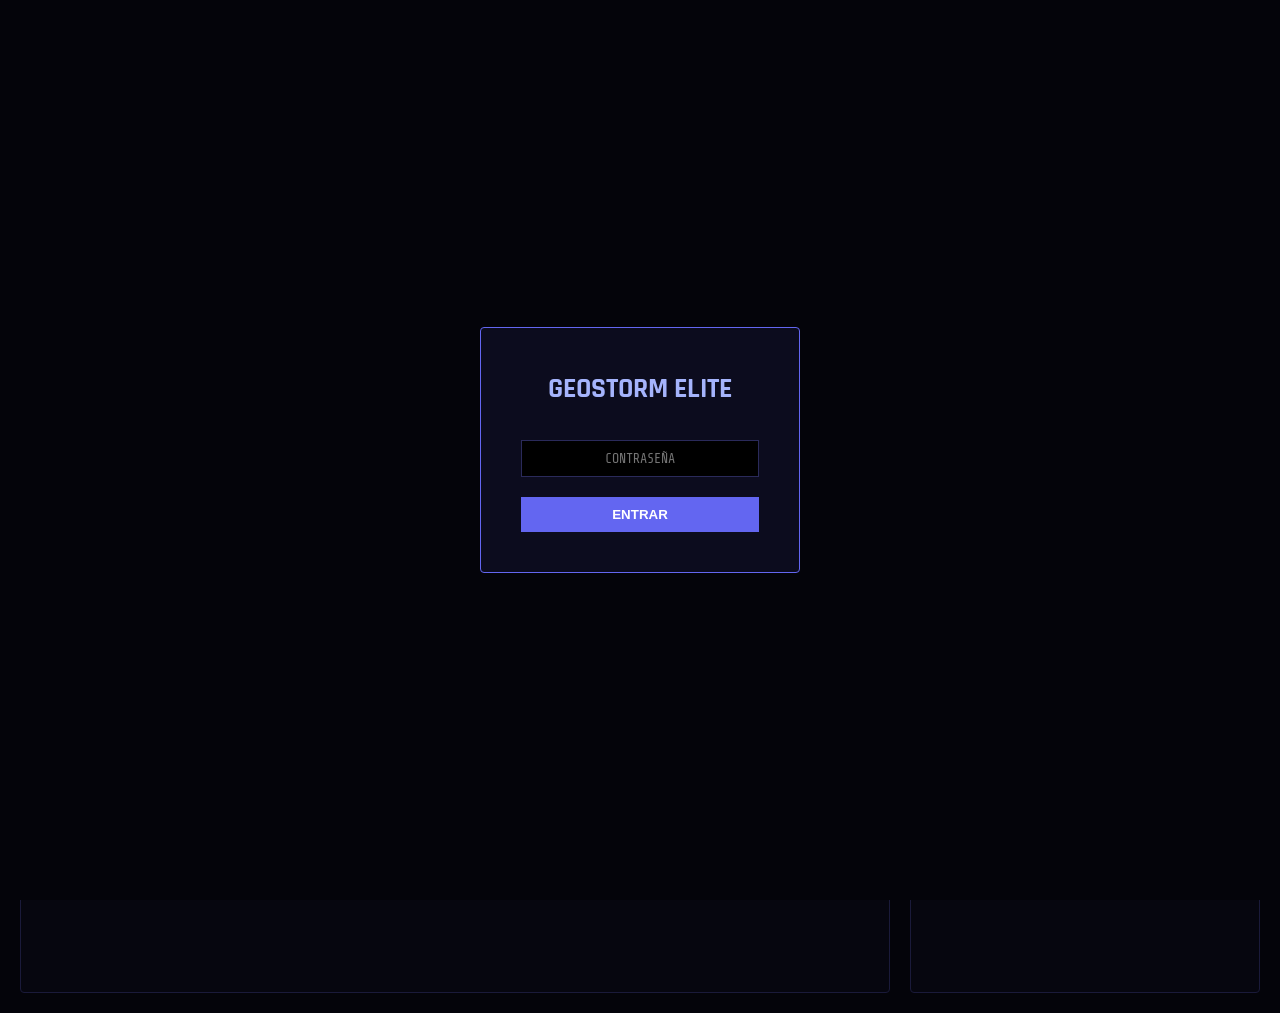
==== commit cb2d3b7f: "Update index.html" ====
--- a/index.html
+++ b/index.html
@@ -3,66 +3,50 @@
 <head>
     <meta charset="UTF-8">
     <meta name="viewport" content="width=device-width, initial-scale=1.0">
-    <title>GEOSTORM ELITE — Intelligence Hub</title>
-    
-    <link rel="preconnect" href="https://fonts.googleapis.com">
-    <link rel="preconnect" href="https://fonts.gstatic.com" crossorigin>
-    <link href="https://fonts.googleapis.com/css2?family=Share+Tech+Mono&family=Rajdhani:wght@400;700&family=DM+Sans:wght@400;500&display=swap" rel="stylesheet">
-
+    <title>GEOSTORM ELITE</title>
+    <link href="https://fonts.googleapis.com/css2?family=Share+Tech+Mono&family=Rajdhani:wght@600;700&family=DM+Sans:wght@400;500&display=swap" rel="stylesheet">
     <link rel="stylesheet" href="style.css">
 </head>
 <body>
 
     <div id="gatekeeper">
         <div class="gate-card">
-            <h2 style="font-family: var(--head); letter-spacing: 2px;">GEOSTORM ELITE</h2>
-            <p style="font-size: 10px; color: var(--mu); margin-top: 5px;">SISTEMA DE ACCESO RESTRINGIDO</p>
-            <input type="password" id="passInput" class="gate-input" placeholder="CLAVE DE AGENTE">
-            <button class="gate-btn" onclick="checkAccess()">INICIAR SESIÓN</button>
-            <p id="errorMsg" style="color: var(--red); font-size: 11px; margin-top: 15px; display: none;">ACCESO DENEGADO - CREDENCIALES INVÁLIDAS</p>
+            <h1 style="font-family: var(--head); color: var(--ind3); margin-bottom: 10px;">GEOSTORM ELITE</h1>
+            <input type="password" id="passInput" class="gate-input" style="width:100%; background:black; border:1px solid var(--bdr3); color:white; padding:10px; margin:20px 0;" placeholder="CONTRASEÑA">
+            <button onclick="checkAccess()" style="width:100%; background:var(--ind); border:none; color:white; padding:10px; cursor:pointer; font-weight:bold;">ENTRAR</button>
+            <p id="errorMsg" style="color:var(--red); display:none; margin-top:10px; font-size:12px;">CLAVE INCORRECTA</p>
         </div>
     </div>
 
     <div class="app-shell">
-        
         <header class="top-bar">
-            <div style="font-family: var(--head); font-weight: 700; color: var(--ind3);">GEOSTORM // INTERFACE</div>
+            <div style="padding: 0 20px; font-family: var(--head); font-weight: bold; color: var(--ind3); font-size: 20px;">
+                GEOSTORM <span style="color:var(--mu); font-weight: 300;">ELITE</span>
+            </div>
         </header>
 
-        <div style="display: flex;">
-            <nav class="side-nav">
-                <div style="color: var(--mu); font-size: 11px; margin-bottom: 20px;">MENÚ OPERATIVO</div>
-                <div style="display: flex; flex-direction: column; gap: 10px;">
-                    <button class="asset-btn active">DASHBOARD</button>
-                    <button class="asset-btn">MARKET ANALYSIS</button>
-                    <button class="asset-btn">SATELLITE FEED</button>
-                </div>
+        <div class="main-wrapper">
+            <nav class="side-nav" style="width: 240px; border-right: 1px solid var(--bdr); padding: 20px; display: flex; flex-direction: column; gap: 8px;">
+                <button class="asset-btn active" onclick="setAsset('BTCUSDT', 'BITCOIN / DOLLAR', this)">BITCOIN</button>
+                <button class="asset-btn" onclick="setAsset('GOLD', 'GOLD / ORE', this)">GOLD</button>
+                <button class="asset-btn" onclick="setAsset('NASDAQ', 'NASDAQ 100', this)">NASDAQ</button>
             </nav>
 
-            <main style="flex-grow: 1; display: flex; padding: 20px; gap: 20px;">
+            <main style="flex-grow: 1; display: grid; grid-template-columns: 1fr 350px; padding: 20px; gap: 20px; background: var(--bg0);">
                 
-                <section style="flex: 3; background: var(--bg1); border: 1px solid var(--bdr); border-radius: 4px; padding: 20px;">
-                    <h2 id="tv-asset-title" style="font-family: var(--head); margin-bottom: 15px;">BIENVENIDO, AGENTE</h2>
-                    <div id="tv-chart-container" style="height: 500px; background: var(--bg0); border: 1px solid var(--bdr2); display: flex; align-items: center; justify-content: center;">
-                        <p style="color: var(--mu); font-family: var(--mono);">SELECCIONE UN MÓDULO PARA COMENZAR</p>
-                    </div>
+                <section style="background: var(--bg1); border: 1px solid var(--bdr); border-radius: 4px; display: flex; flex-direction: column;">
+                    <div style="padding: 15px; border-bottom: 1px solid var(--bdr); font-family: var(--head); font-weight: bold;" id="tv-asset-title">TERMINAL READY</div>
+                    <div id="tv-chart-container" style="flex-grow: 1;">
+                        </div>
                 </section>
 
-                <aside style="flex: 1; min-width: 300px; background: var(--bg1); border: 1px solid var(--bdr); border-radius: 4px; display: flex; flex-direction: column;">
-                    <div style="padding: 10px 15px; border-bottom: 1px solid var(--bdr3); display: flex; justify-content: space-between;">
-                        <span style="font-family: var(--head); font-size: 12px; font-weight: 700;">📡 LIVE THREAT FEED</span>
-                        <span class="live-led" style="font-size: 10px;">● LIVE</span>
+                <aside style="background: var(--bg1); border: 1px solid var(--bdr); border-radius: 4px; display: flex; flex-direction: column; overflow: hidden;">
+                    <div style="padding: 10px; border-bottom: 1px solid var(--bdr); display: flex; justify-content: space-between; align-items: center;">
+                        <span style="font-family: var(--head); font-size: 14px; font-weight: bold;">INTEL FEED</span>
+                        <span class="live-led">● LIVE</span>
                     </div>
-                    <div style="flex-grow: 1; overflow: hidden;">
-                        <iframe 
-                            src="https://cryptopanic.com/widgets/news/?bg_color=06060f&font_family=sans&header_bg_color=06060f&header_text_color=6366f1&link_color=dde4ff&news_feed=all&posts_limit=10&text_color=8892bb" 
-                            width="100%" 
-                            height="100%" 
-                            frameborder="0">
-                        </iframe>
-                    </div>
+                    <iframe src="https://cryptopanic.com/widgets/news/?bg_color=06060f&font_family=sans&header_bg_color=06060f&header_text_color=6366f1&link_color=dde4ff&news_feed=all&posts_limit=10&text_color=8892bb" width="100%" height="100%" frameborder="0"></iframe>
                 </aside>
-
             </main>
         </div>
     </div>
